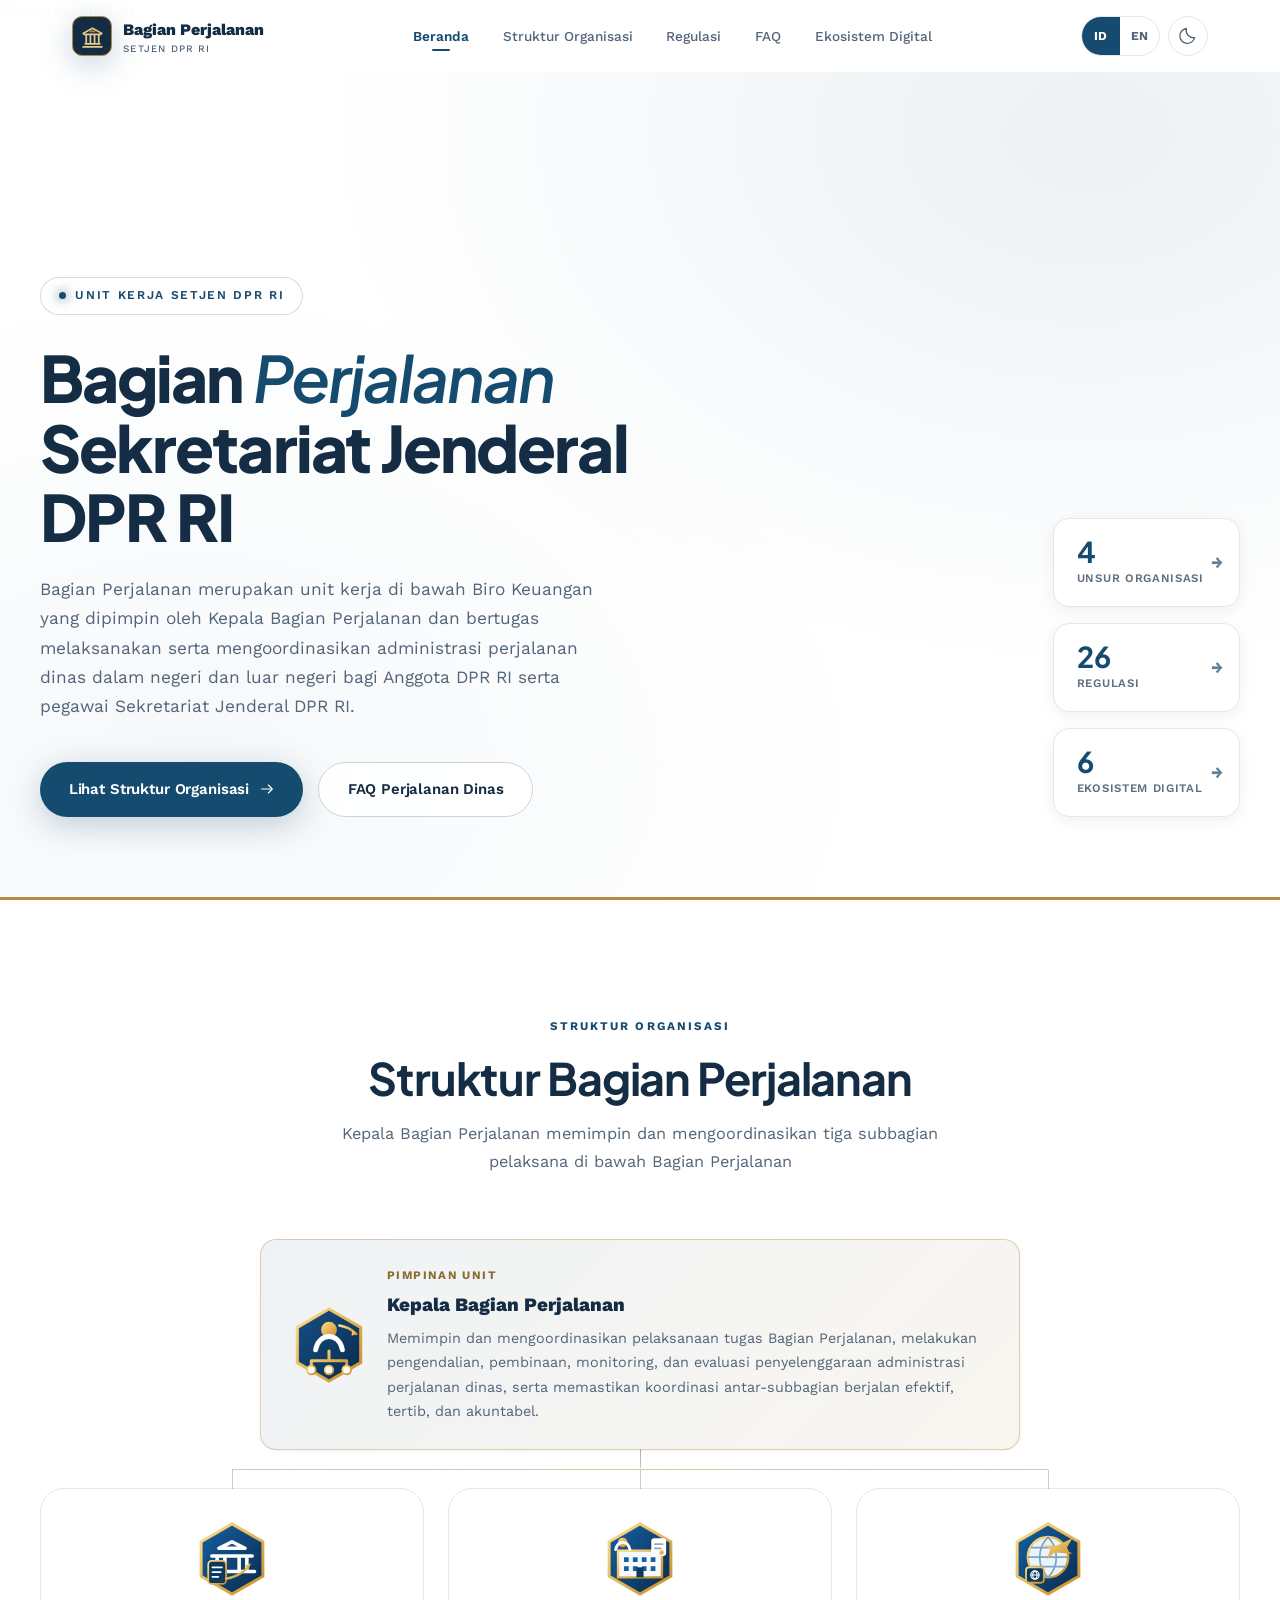
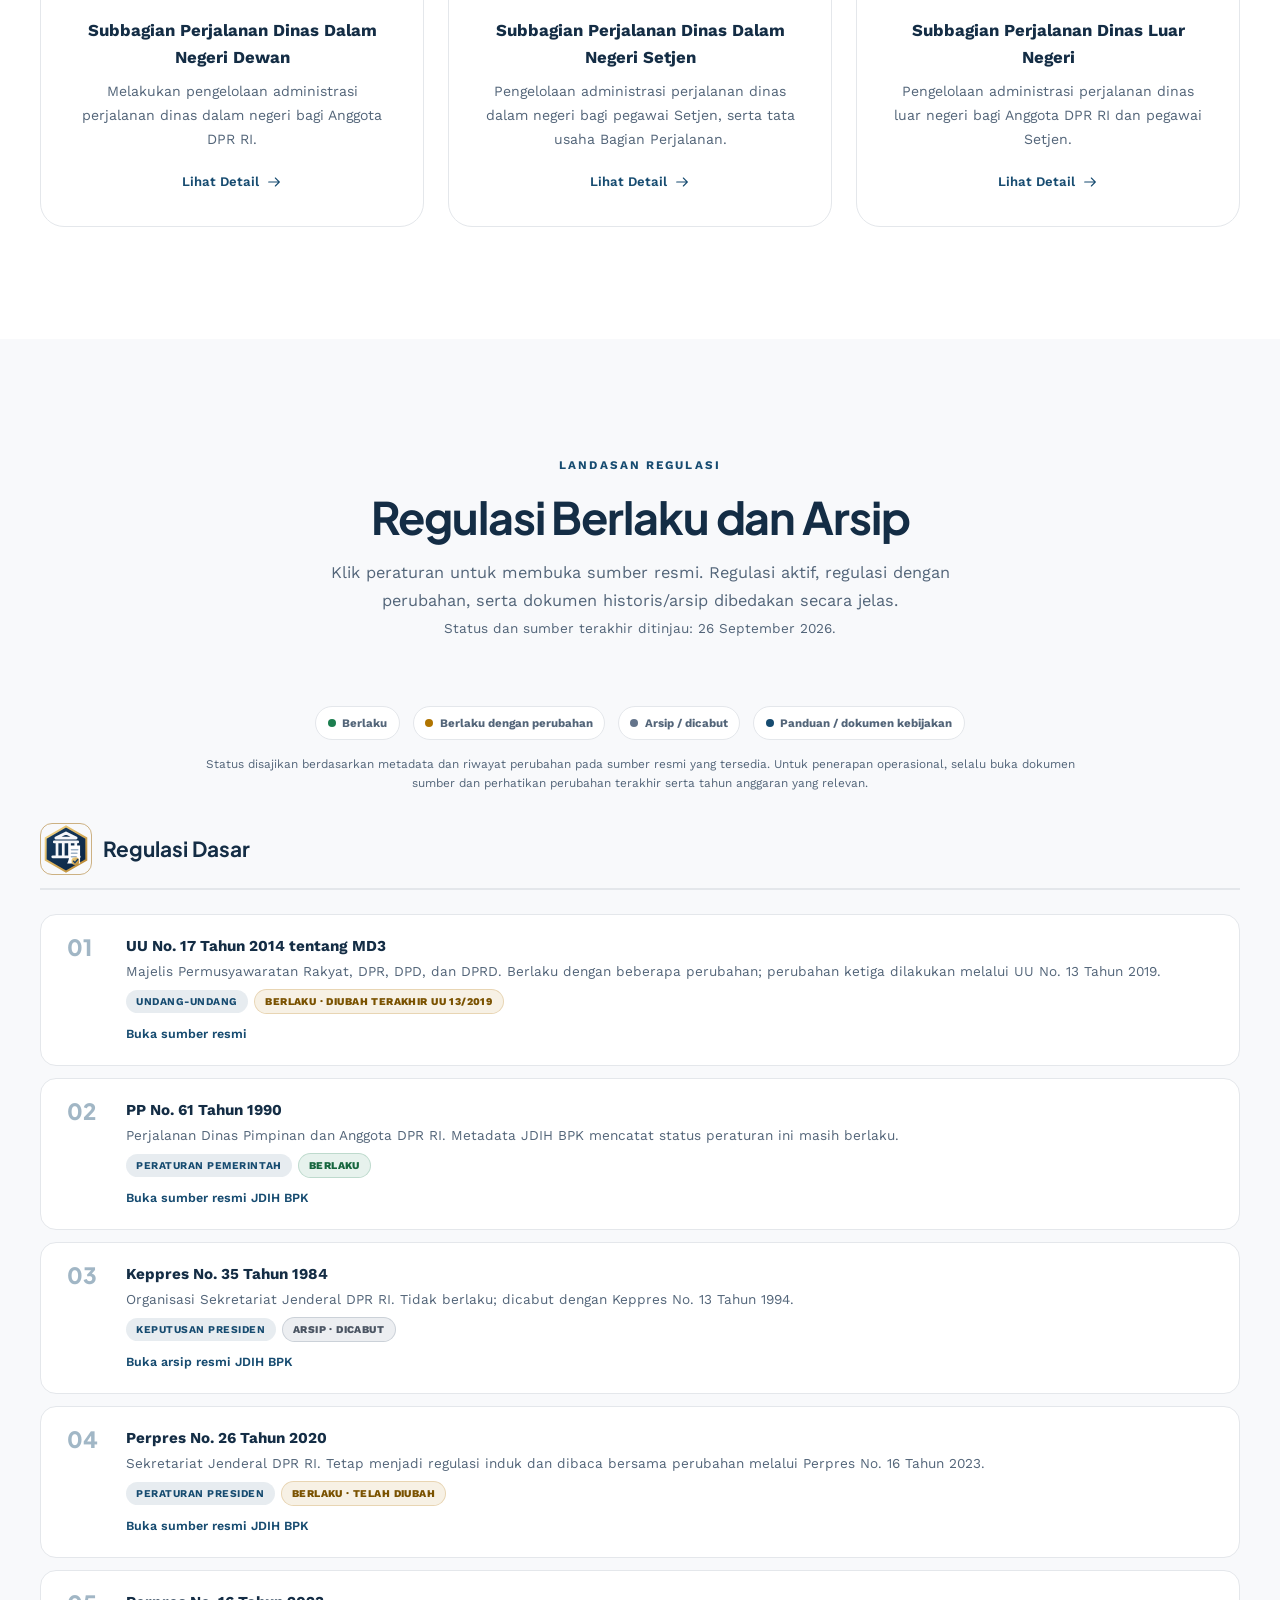
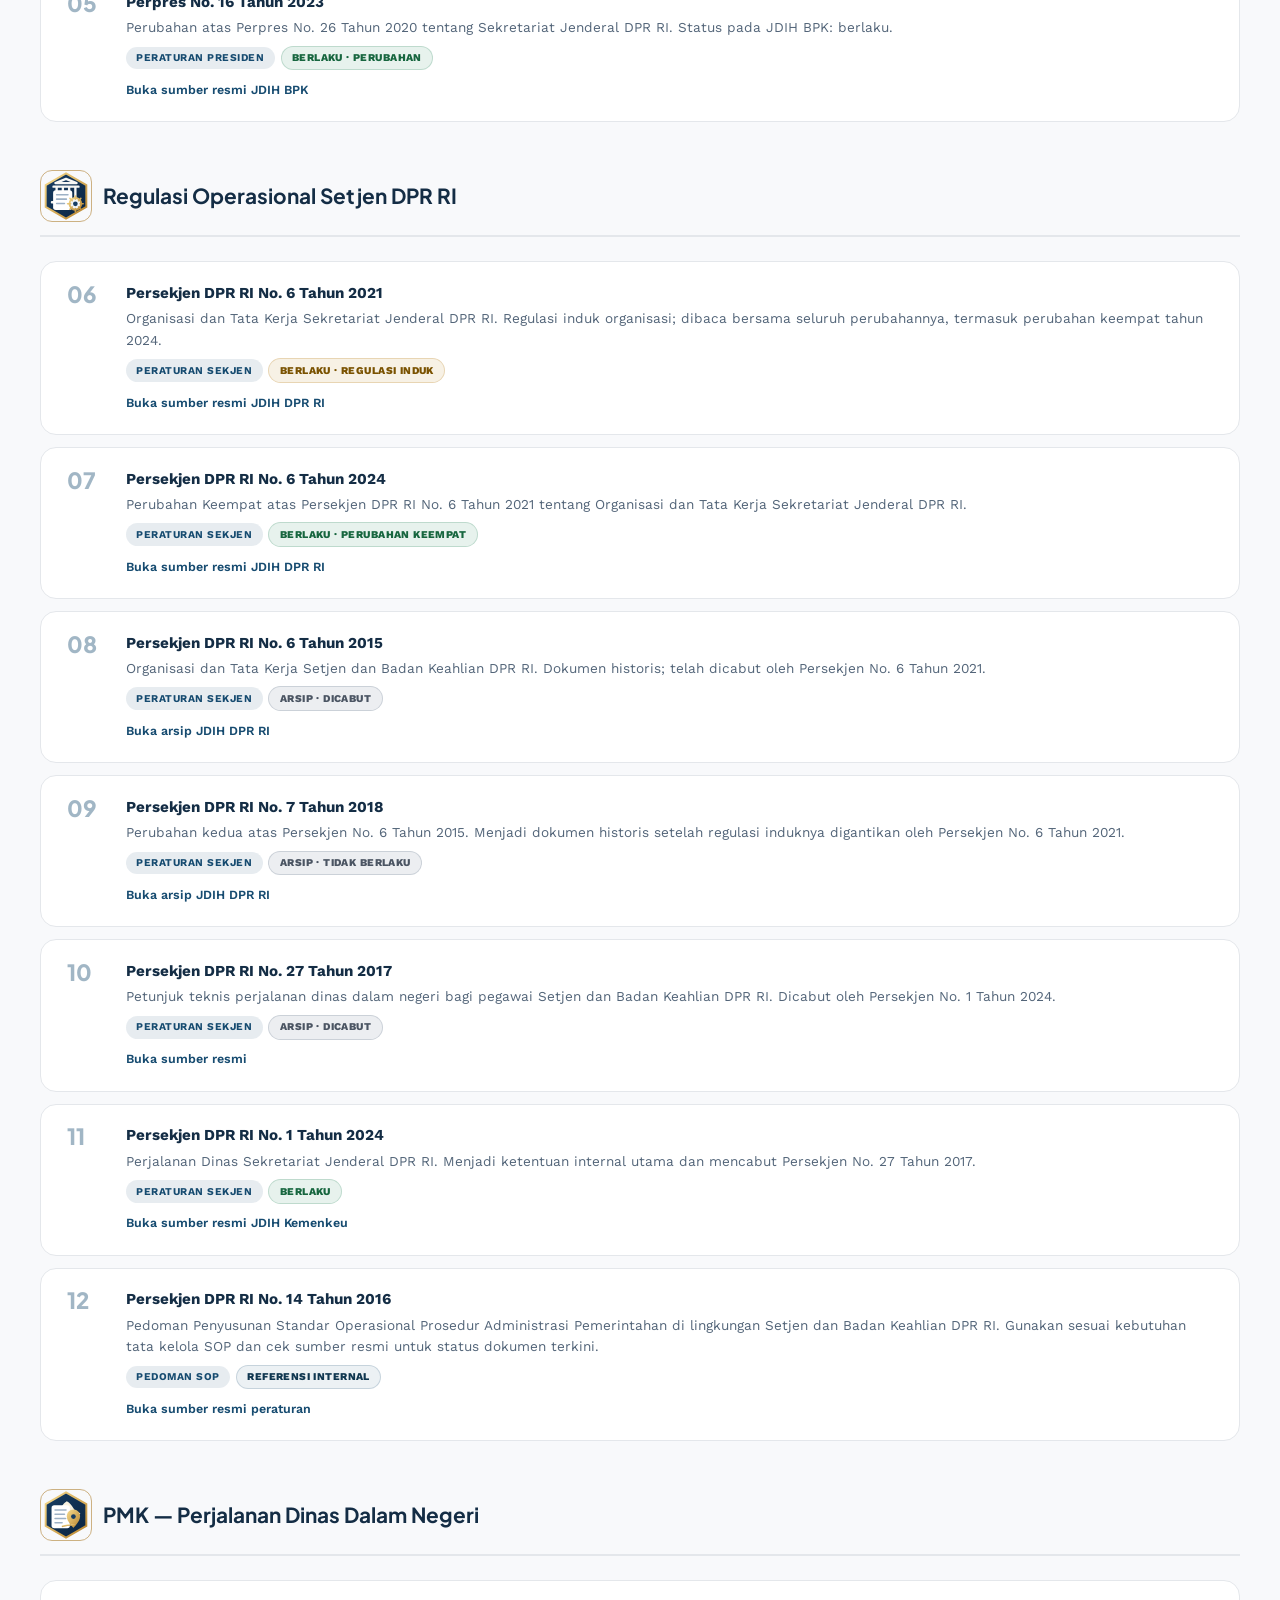
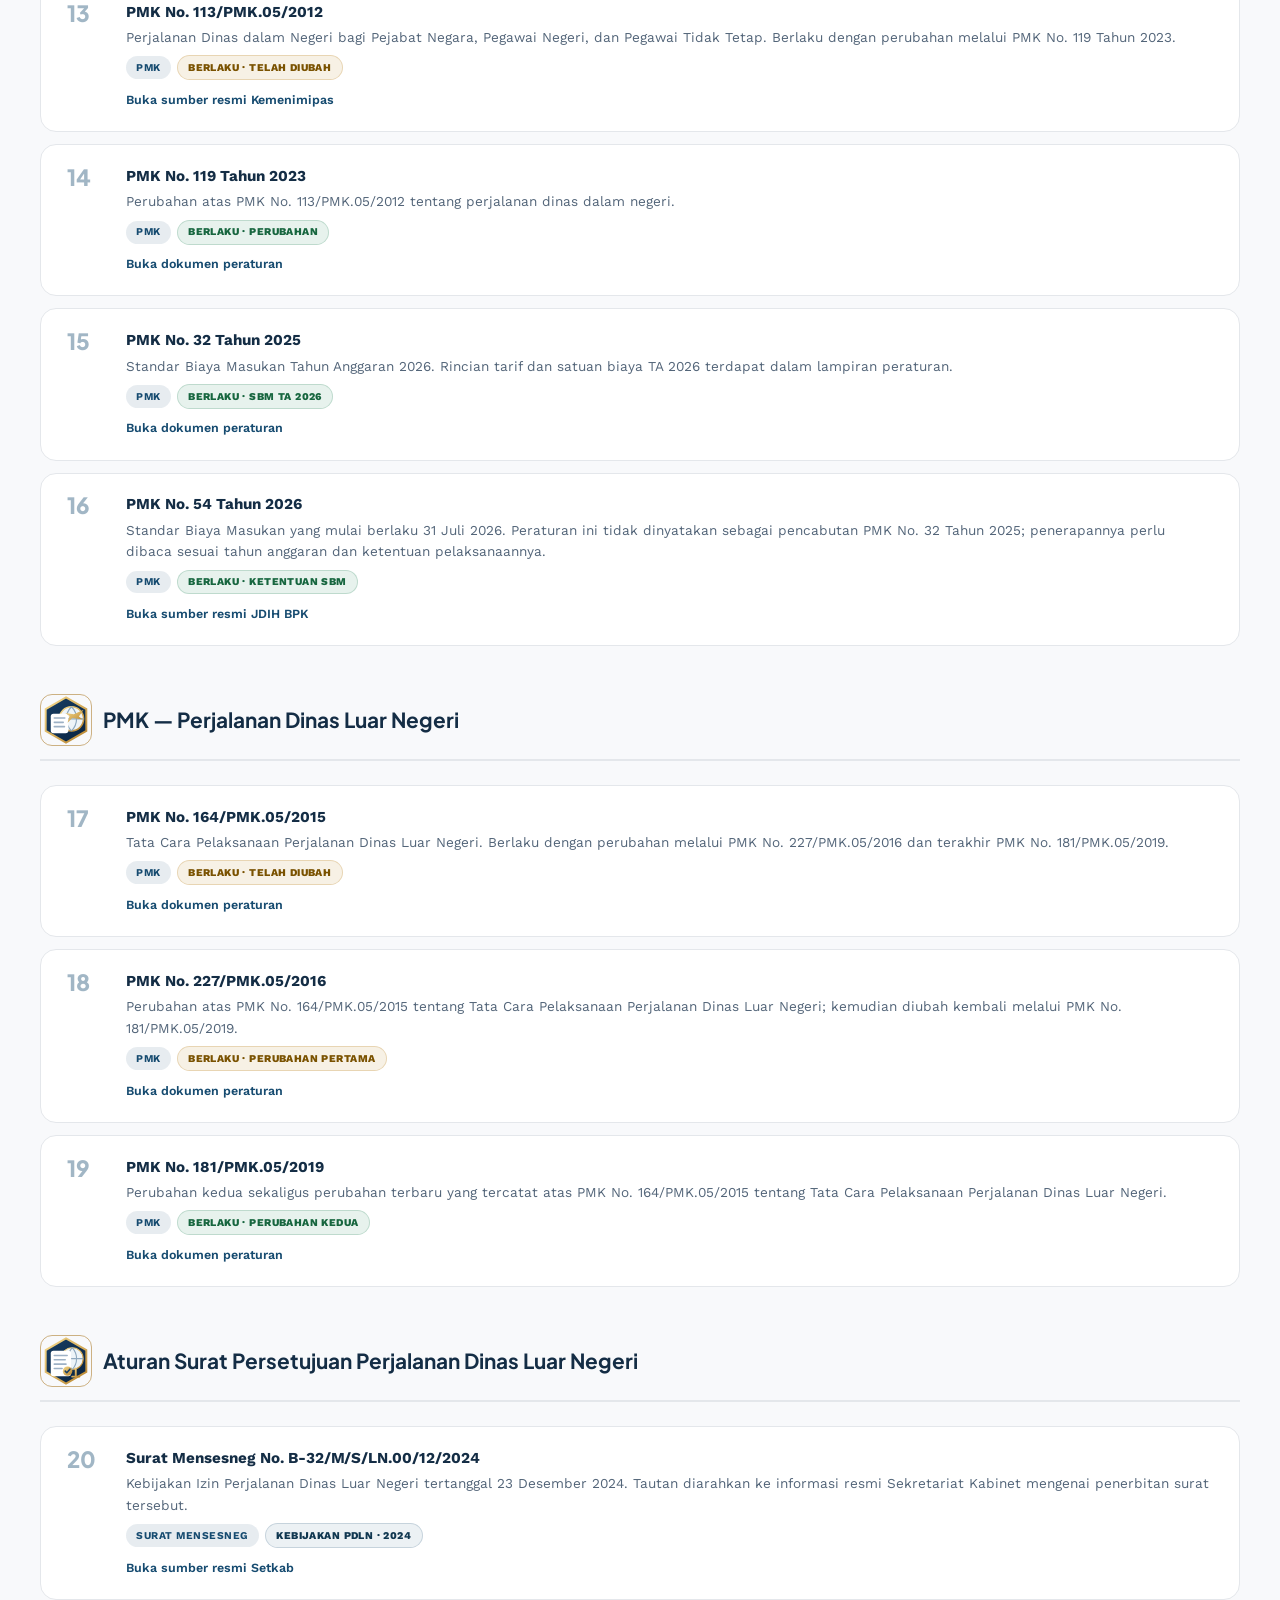
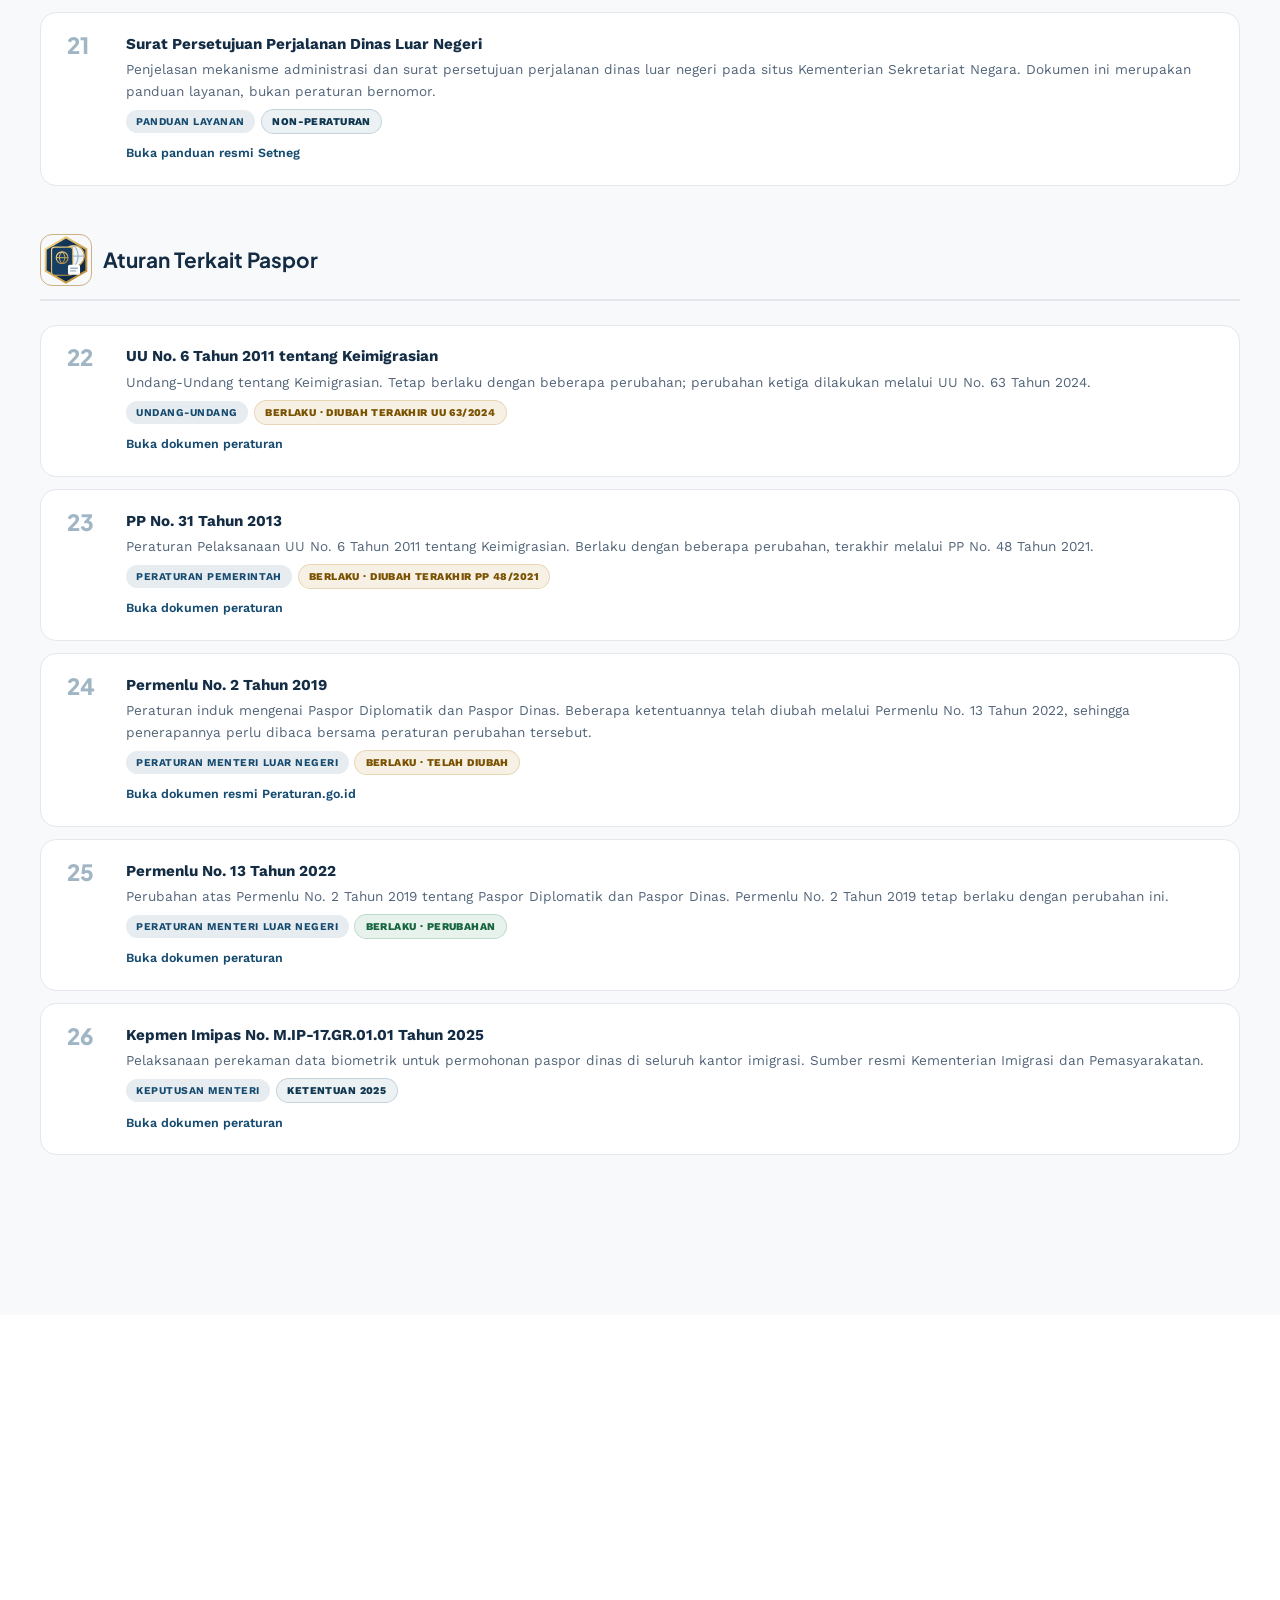
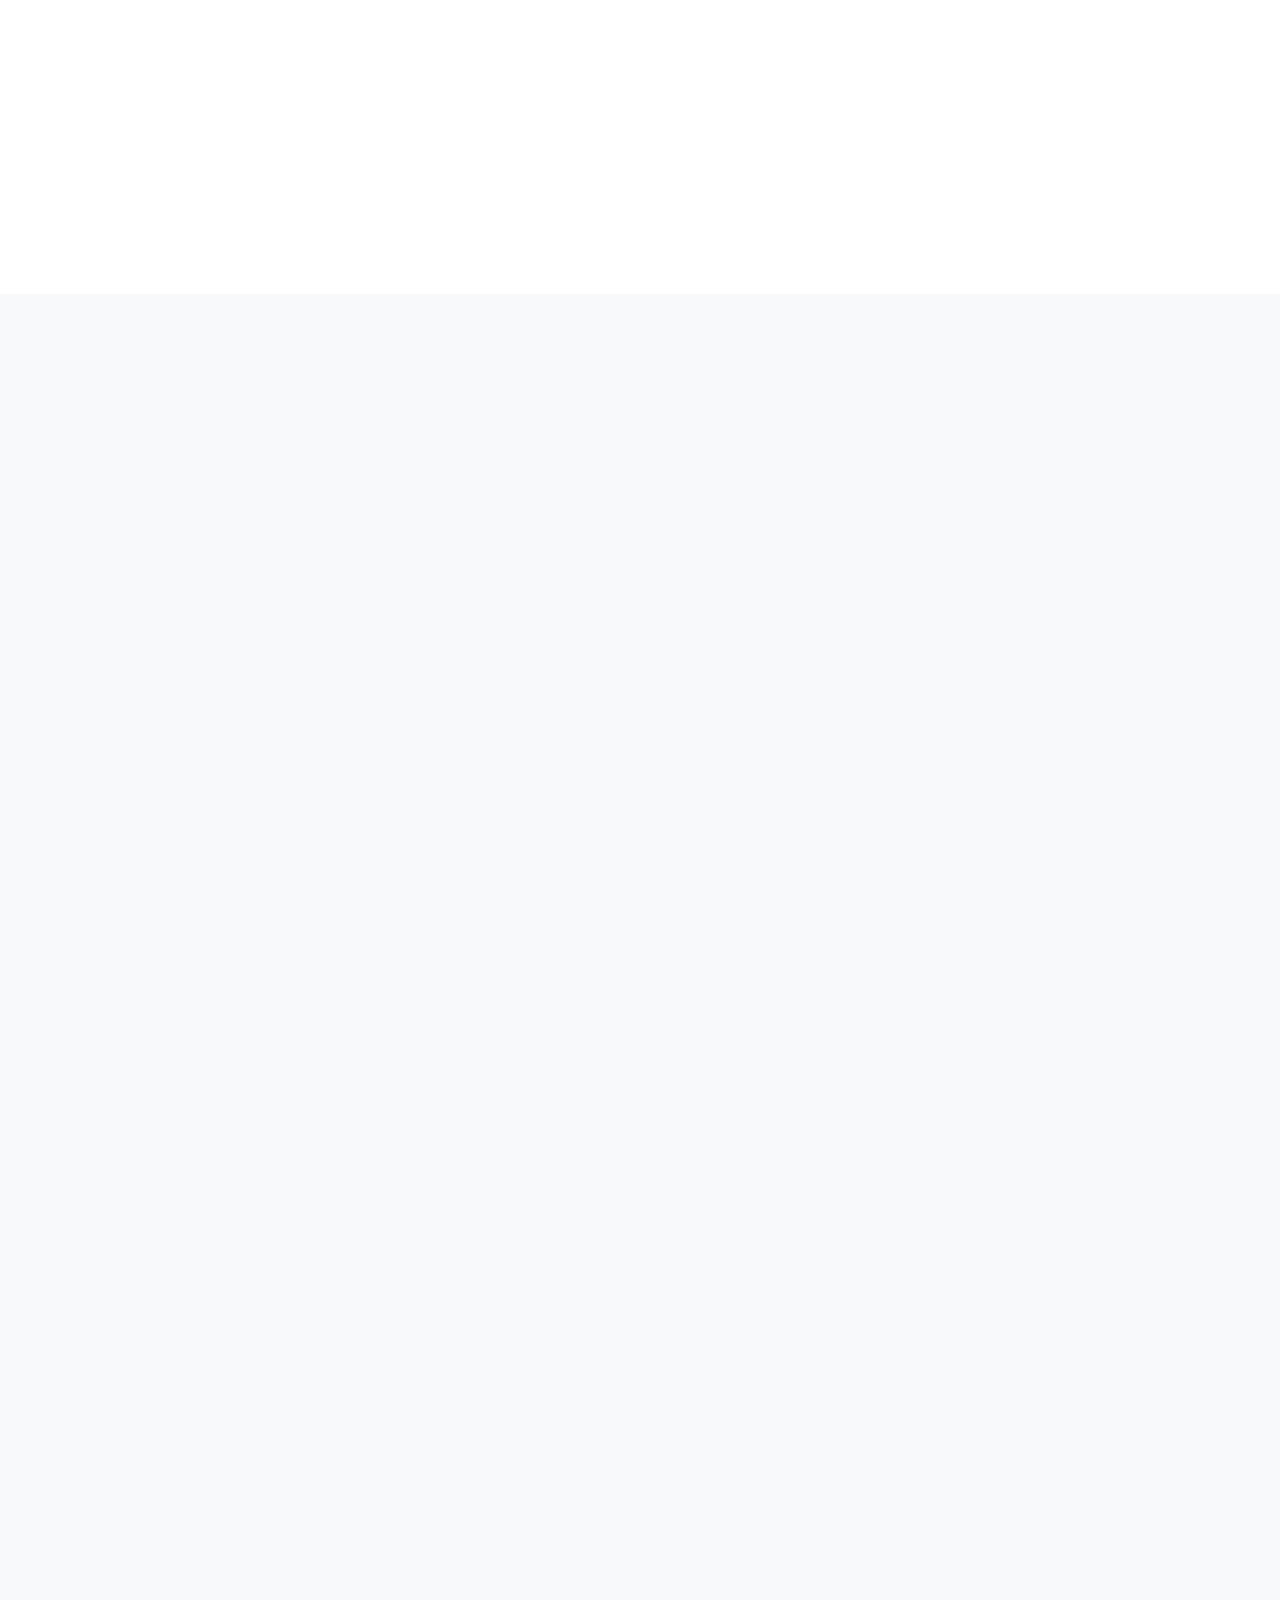
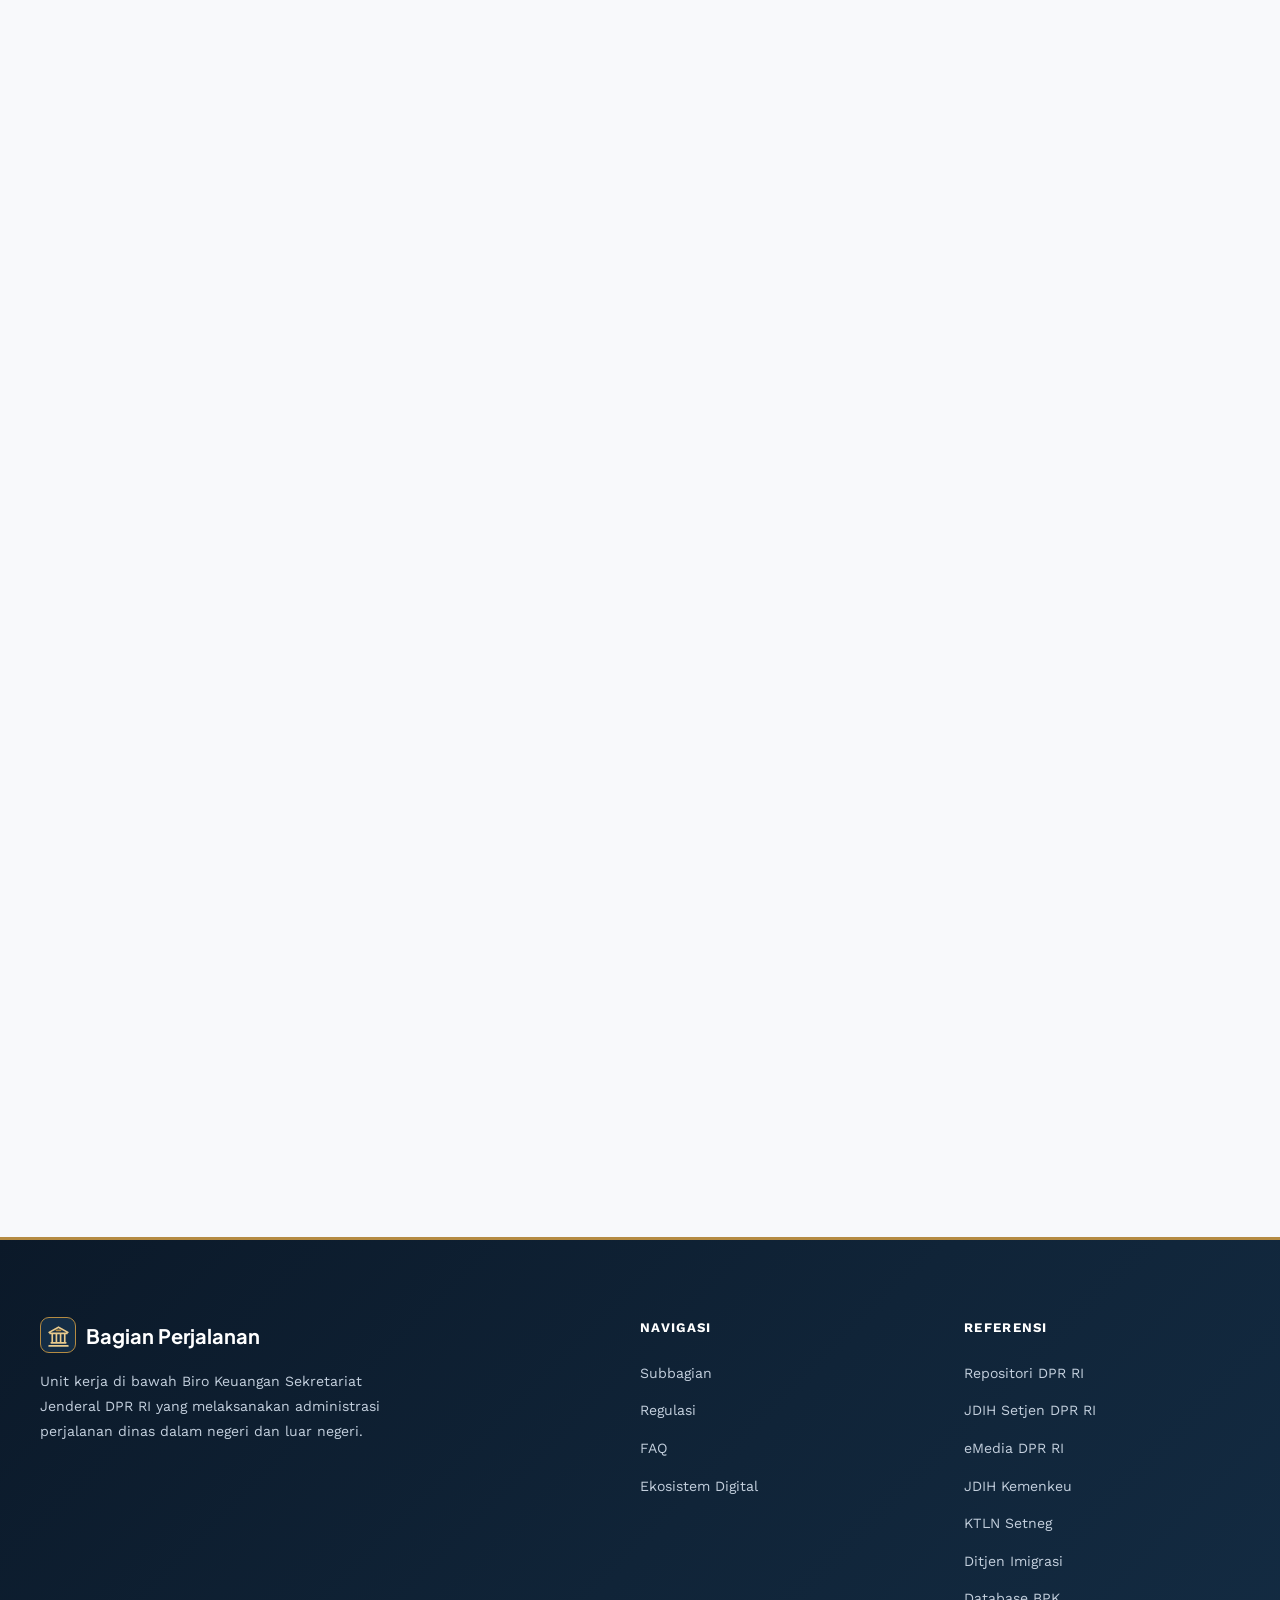
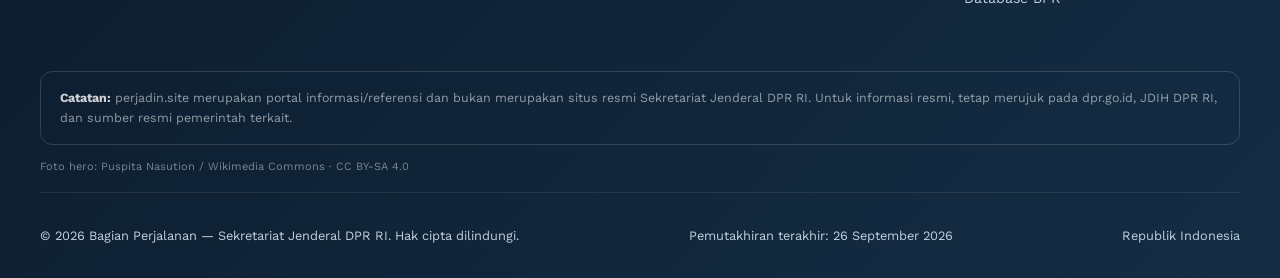
==== index.html @ a318b199 "Bust cache for restored opening assets" ====
<!DOCTYPE html>
<html lang="id">
<head>
<meta charset="UTF-8">
<meta name="viewport" content="width=device-width, initial-scale=1.0">
<meta name="robots" content="index,follow,max-image-preview:large">
<meta name="referrer" content="strict-origin-when-cross-origin">
<link rel="canonical" href="https://perjadin.site/">
<link rel="alternate" hreflang="id" href="https://perjadin.site/">
<link rel="alternate" hreflang="en" href="https://perjadin.site/en.html">
<link rel="alternate" hreflang="x-default" href="https://perjadin.site/">
<link rel="icon" type="image/svg+xml" href="/assets/logo-aplikasi-perjalanan-dinas.svg?v=20260926-1">
<link rel="apple-touch-icon" sizes="180x180" href="/assets/apple-touch-icon.png?v=20260926-1">
<link rel="manifest" href="/site.webmanifest">
<meta name="theme-color" content="#164B70">
<meta property="og:type" content="website">
<meta property="og:site_name" content="perjadin.site">
<meta property="og:locale" content="id_ID">
<meta property="og:locale:alternate" content="en_US">
<meta property="og:url" content="https://perjadin.site/">
<meta property="og:title" content="Bagian Perjalanan — Setjen DPR RI">
<meta property="og:updated_time" content="2026-09-26T10:37:00+07:00">
<meta property="og:description" content="Informasi perjalanan dinas, regulasi, FAQ, dan ekosistem digital Bagian Perjalanan Sekretariat Jenderal DPR RI.">
<meta property="og:image" content="https://raw.githubusercontent.com/wongkito80/perjadin-site/main/assets/og-perjadin.png">
<meta property="og:image:url" content="https://raw.githubusercontent.com/wongkito80/perjadin-site/main/assets/og-perjadin.png">
<meta property="og:image:secure_url" content="https://raw.githubusercontent.com/wongkito80/perjadin-site/main/assets/og-perjadin.png">
<meta property="og:image:type" content="image/png">
<meta property="og:image:width" content="1200">
<meta property="og:image:height" content="630">
<meta property="og:image:alt" content="Bagian Perjalanan Biro Keuangan Sekretariat Jenderal DPR RI — Ekosistem Digital Perjalanan Dinas">
<meta name="twitter:card" content="summary_large_image">
<meta name="twitter:title" content="Bagian Perjalanan — Setjen DPR RI">
<meta name="twitter:description" content="Informasi perjalanan dinas, regulasi, FAQ, dan ekosistem digital Bagian Perjalanan Sekretariat Jenderal DPR RI.">
<meta name="twitter:image:alt" content="Bagian Perjalanan Biro Keuangan Sekretariat Jenderal DPR RI — Ekosistem Digital Perjalanan Dinas">
<meta name="twitter:image" content="https://raw.githubusercontent.com/wongkito80/perjadin-site/main/assets/og-perjadin.png">
<title>Bagian Perjalanan — Setjen DPR RI</title>
<meta name="description" content="Website Bagian Perjalanan Biro Keuangan Sekretariat Jenderal DPR RI yang menyediakan informasi perjalanan dinas, referensi regulasi, FAQ, dan layanan terkait.">
<script type="application/ld+json">
{
  "@context": "https://schema.org",
  "@type": "WebSite",
  "name": "Bagian Perjalanan — Setjen DPR RI",
  "url": "https://perjadin.site/",
  "inLanguage": "id-ID",
  "description": "Portal informasi dan referensi perjalanan dinas Bagian Perjalanan, Biro Keuangan, Sekretariat Jenderal DPR RI.",
  "dateModified": "2026-09-26",
  "about": {
    "@type": "GovernmentOrganization",
    "name": "Bagian Perjalanan, Biro Keuangan, Sekretariat Jenderal DPR RI",
    "url": "https://www.dpr.go.id/"
  }
}
</script>
<link rel="preconnect" href="https://upload.wikimedia.org" crossorigin>
<link rel="preconnect" href="https://fonts.googleapis.com">
<link rel="preconnect" href="https://fonts.gstatic.com" crossorigin>
<link href="https://fonts.googleapis.com/css2?family=Work+Sans:ital,wght@0,300;0,400;0,500;0,600;0,700;0,800;0,900;1,400&amp;family=Plus+Jakarta+Sans:ital,wght@0,300;0,400;0,500;0,600;0,700;0,800;1,400&amp;display=swap" rel="stylesheet">
<link rel="stylesheet" href="/assets/site.css?v=20260927-1">
<noscript></noscript>
</head>
<body class="no-scroll">
<a class="skip-link" href="#main-content">Langsung ke konten utama</a>

<div id="loader" role="status" aria-live="polite" aria-label="Memuat portal Bagian Perjalanan Sekretariat Jenderal DPR RI">
  <div class="loader-mark" aria-hidden="true"><svg class="ui-icon" viewbox="0 0 24 24" fill="none" stroke="currentColor" stroke-width="1.6" stroke-linecap="round" stroke-linejoin="round" focusable="false"><path d="M3 9 12 4l9 5M4 10h16M5 19h14M3 22h18M6 10v9m4-9v9m4-9v9m4-9v9"></path><path class="icon-accent" d="M10 7h4"></path></svg></div>
  <div class="loader-identity">
    <div class="loader-title">Bagian <span>Perjalanan</span></div>
    <div class="loader-subtitle">Sekretariat Jenderal DPR RI</div>
  </div>
  <div class="loader-bar-wrap" aria-hidden="true"><div class="loader-bar-fill"></div></div>
  <div class="loader-tagline">PORTAL INFORMASI PERJALANAN DINAS</div>
</div>

<header class="nav" id="navbar">
  <div class="nav-inner">
    <a href="#home" class="nav-brand">
      <div class="nav-brand-emblem"><svg class="ui-icon" viewbox="0 0 24 24" fill="none" stroke="currentColor" stroke-width="1.6" stroke-linecap="round" stroke-linejoin="round" aria-hidden="true" focusable="false"><path d="M3 9 12 4l9 5M4 10h16M5 19h14M3 22h18M6 10v9m4-9v9m4-9v9m4-9v9"></path><path class="icon-accent" d="M10 7h4"></path></svg></div>
      <div class="nav-brand-text">
        <span>Bagian Perjalanan</span>
        <small>Setjen DPR RI</small>
      </div>
    </a>
    <nav class="primary-nav" aria-label="Navigasi utama"><ul class="nav-links" id="navLinks">
      <li><a href="#home" class="nav-link active">Beranda</a></li>
      <li><a href="#struktur" class="nav-link">Struktur Organisasi</a></li>
      <li><a href="#regulasi" class="nav-link">Regulasi</a></li>
      <li><a href="#faq" class="nav-link">FAQ</a></li>
      <li><a href="#digital" class="nav-link">Ekosistem Digital</a></li>
    </ul></nav>
    <div class="nav-actions">
      <div class="lang-switch-static" role="group" aria-label="Pilihan bahasa"><span class="active" aria-current="page">ID</span><button type="button" id="switchToEnglish" aria-label="Switch to English" title="English">EN</button></div>
      <button class="nav-btn" id="themeToggle" aria-label="Aktifkan mode gelap" aria-pressed="false"><svg class="ui-icon" viewbox="0 0 24 24" fill="none" stroke="currentColor" stroke-width="1.6" stroke-linecap="round" stroke-linejoin="round" aria-hidden="true" focusable="false"><path d="M20 14A9 9 0 0 1 10 3a9 9 0 1 0 10 11Z"></path></svg></button>
      <button class="nav-hamburger" id="hamburger" aria-label="Buka atau tutup navigasi" aria-controls="navLinks" aria-expanded="false"><span></span><span></span><span></span></button>
    </div>
  </div>
</header>
<div class="nav-overlay" id="navOverlay"></div>

<main id="main-content">
<section class="hero" id="home">
  <div class="hero-bg">
    <img id="heroBuildingImage" src="https://upload.wikimedia.org/wikipedia/commons/5/58/DPR-MPR_building_complex.jpg" alt="Gedung DPR RI" width="640" height="425" fetchpriority="high" decoding="async">
  </div>
  <div class="hero-inner">
    <div class="hero-content">
      <div class="hero-eyebrow">
        <span class="hero-eyebrow-dot"></span>
        <span>Unit Kerja Setjen DPR RI</span>
      </div>
      <h1>Bagian <em>Perjalanan</em><br>Sekretariat Jenderal DPR RI</h1>
      <p class="hero-desc">Bagian Perjalanan merupakan unit kerja di bawah Biro Keuangan yang dipimpin oleh Kepala Bagian Perjalanan dan bertugas melaksanakan serta mengoordinasikan administrasi perjalanan dinas dalam negeri dan luar negeri bagi Anggota DPR RI serta pegawai Sekretariat Jenderal DPR RI.</p>
      <div class="hero-actions">
        <a href="#struktur" class="btn btn-primary"><span>Lihat Struktur Organisasi</span> <svg class="ui-icon" viewbox="0 0 24 24" fill="none" stroke="currentColor" stroke-width="1.6" stroke-linecap="round" stroke-linejoin="round" aria-hidden="true" focusable="false"><path d="M4 12h16m-6-6 6 6-6 6"></path></svg></a>
        <a href="#faq" class="btn btn-ghost"><span>FAQ Perjalanan Dinas</span></a>
      </div>
    </div>
    <div class="hero-stats">
      <a class="hero-stat quick-nav" href="#struktur" aria-label="Lihat Struktur Organisasi"><div class="hero-stat-value"><span class="counter" data-target="4">0</span></div><div class="hero-stat-label">Unsur Organisasi</div></a>
      <a class="hero-stat quick-nav" href="#regulasi" aria-label="Lihat Regulasi"><div class="hero-stat-value"><span class="counter" data-target="26">0</span></div><div class="hero-stat-label">Regulasi</div></a>
      <a class="hero-stat quick-nav" href="#digital" aria-label="Lihat Ekosistem Digital"><div class="hero-stat-value"><span class="counter" data-target="6">0</span></div><div class="hero-stat-label">Ekosistem Digital</div></a>
    </div>
  </div>
</div>
</section>

<!-- Link audit 2026-09-26: external regulatory and service links reviewed; PMK 54/2026 updated to JDIH BPK; official-source links retained where verified. --><section class="section" id="struktur">
  <div class="section-inner">
    <div class="section-header centered reveal">
      <div class="section-label">Struktur Organisasi</div>
      <h2 class="section-title">Struktur Bagian Perjalanan</h2>
      <p class="section-subtitle">Kepala Bagian Perjalanan memimpin dan mengoordinasikan tiga subbagian pelaksana di bawah Bagian Perjalanan</p>
    </div>
    <div class="struktur-leader reveal" role="button" tabindex="0" aria-haspopup="dialog" aria-controls="modal-kepala">
      <div class="struktur-leader-icon struktur-logo"><img src="/assets/struktur-kepala-bagian.svg?v=20260926-2" alt="Kepala Bagian Perjalanan" class="struktur-logo-img" width="96" height="96" decoding="async" loading="lazy"></div>
      <div>
        <span class="struktur-leader-eyebrow">Pimpinan Unit</span>
        <h3>Kepala Bagian Perjalanan</h3>
        <p>Memimpin dan mengoordinasikan pelaksanaan tugas Bagian Perjalanan, melakukan pengendalian, pembinaan, monitoring, dan evaluasi penyelenggaraan administrasi perjalanan dinas, serta memastikan koordinasi antar-subbagian berjalan efektif, tertib, dan akuntabel.</p>
      </div>
    </div>
    <div class="struktur-grid">
      <div class="struktur-card reveal" role="button" tabindex="0" aria-haspopup="dialog" aria-controls="modal-dewan">
        <div class="struktur-icon struktur-logo"><img src="/assets/struktur-dn-dewan.svg?v=20260926-2" alt="Subbagian Perjalanan Dinas Dalam Negeri Dewan" class="struktur-logo-img" width="96" height="96" loading="lazy" decoding="async"></div>
        <h3>Subbagian Perjalanan Dinas Dalam Negeri Dewan</h3>
        <p>Melakukan pengelolaan administrasi perjalanan dinas dalam negeri bagi Anggota DPR RI.</p>
        <span class="struktur-link">Lihat Detail <svg class="ui-icon" viewbox="0 0 24 24" fill="none" stroke="currentColor" stroke-width="1.6" stroke-linecap="round" stroke-linejoin="round" aria-hidden="true" focusable="false"><path d="M4 12h16m-6-6 6 6-6 6"></path></svg></span>
      </div>
      <div class="struktur-card reveal reveal-delay-1" role="button" tabindex="0" aria-haspopup="dialog" aria-controls="modal-setjen">
        <div class="struktur-icon struktur-logo"><img src="/assets/struktur-dn-setjen.svg?v=20260926-2" alt="Subbagian Perjalanan Dinas Dalam Negeri Setjen" class="struktur-logo-img" width="96" height="96" loading="lazy" decoding="async"></div>
        <h3>Subbagian Perjalanan Dinas Dalam Negeri Setjen</h3>
        <p>Pengelolaan administrasi perjalanan dinas dalam negeri bagi pegawai Setjen, serta tata usaha Bagian Perjalanan.</p>
        <span class="struktur-link">Lihat Detail <svg class="ui-icon" viewbox="0 0 24 24" fill="none" stroke="currentColor" stroke-width="1.6" stroke-linecap="round" stroke-linejoin="round" aria-hidden="true" focusable="false"><path d="M4 12h16m-6-6 6 6-6 6"></path></svg></span>
      </div>
      <div class="struktur-card reveal reveal-delay-2" role="button" tabindex="0" aria-haspopup="dialog" aria-controls="modal-luar">
        <div class="struktur-icon struktur-logo"><img src="/assets/struktur-luar-negeri.svg?v=20260926-2" alt="Subbagian Perjalanan Dinas Luar Negeri" class="struktur-logo-img" width="96" height="96" loading="lazy" decoding="async"></div>
        <h3>Subbagian Perjalanan Dinas Luar Negeri</h3>
        <p>Pengelolaan administrasi perjalanan dinas luar negeri bagi Anggota DPR RI dan pegawai Setjen.</p>
        <span class="struktur-link">Lihat Detail <svg class="ui-icon" viewbox="0 0 24 24" fill="none" stroke="currentColor" stroke-width="1.6" stroke-linecap="round" stroke-linejoin="round" aria-hidden="true" focusable="false"><path d="M4 12h16m-6-6 6 6-6 6"></path></svg></span>
      </div>
    </div>
  </div>
</section>

<section class="section section-alt" id="regulasi">
  <div class="section-inner">
    <div class="section-header centered reveal">
      <div class="section-label">Landasan Regulasi</div>
      <h2 class="section-title">Regulasi Berlaku dan Arsip</h2>
      <p class="section-subtitle">Klik peraturan untuk membuka sumber resmi. Regulasi aktif, regulasi dengan perubahan, serta dokumen historis/arsip dibedakan secara jelas.<br><small>Status dan sumber terakhir ditinjau: 26 September 2026.</small></p>
    </div>

        <div class="regulasi-status-legend" aria-label="Legenda status regulasi">
      <span class="legend-active"><i></i>Berlaku</span>
      <span class="legend-amended"><i></i>Berlaku dengan perubahan</span>
      <span class="legend-archive"><i></i>Arsip / dicabut</span>
      <span class="legend-info"><i></i>Panduan / dokumen kebijakan</span>
    </div>
    <p class="regulasi-audit-note">Status disajikan berdasarkan metadata dan riwayat perubahan pada sumber resmi yang tersedia. Untuk penerapan operasional, selalu buka dokumen sumber dan perhatikan perubahan terakhir serta tahun anggaran yang relevan.</p>

    <div class="regulasi-category reveal">
      <div class="regulasi-category-title"><div class="cat-icon dasar"><img src="/assets/regulasi-dasar.svg?v=20260926-1" alt="Regulasi Dasar" width="128" height="128" loading="lazy" decoding="async"></div><span>Regulasi Dasar</span></div>
      <div class="regulasi-list">
        <a class="regulasi-item" href="https://jdih.kemenkeu.go.id/dok/uu-17-tahun-2014" target="_blank" rel="noopener noreferrer" aria-label="Buka UU No. 17 Tahun 2014 tentang MD3 (tab baru)"><div class="regulasi-num">01</div><div class="regulasi-content"><h4>UU No. 17 Tahun 2014 tentang MD3</h4><p>Majelis Permusyawaratan Rakyat, DPR, DPD, dan DPRD. Berlaku dengan beberapa perubahan; perubahan ketiga dilakukan melalui UU No. 13 Tahun 2019.</p><span class="regulasi-tag tag-utama">Undang-Undang</span><span class="regulasi-status status-amended">Berlaku · Diubah terakhir UU 13/2019</span><span class="regulasi-source">Buka sumber resmi</span></div></a>
        <a class="regulasi-item" href="https://peraturan.bpk.go.id/Details/63584/pp-no-61-tahun-1990" target="_blank" rel="noopener noreferrer" aria-label="Buka PP No. 61 Tahun 1990 (tab baru)"><div class="regulasi-num">02</div><div class="regulasi-content"><h4>PP No. 61 Tahun 1990</h4><p>Perjalanan Dinas Pimpinan dan Anggota DPR RI. Metadata JDIH BPK mencatat status peraturan ini masih berlaku.</p><span class="regulasi-tag tag-utama">Peraturan Pemerintah</span><span class="regulasi-status status-active">Berlaku</span><span class="regulasi-source">Buka sumber resmi JDIH BPK</span></div></a>
        <a class="regulasi-item" href="https://peraturan.bpk.go.id/Details/65299/keppres-no-35-tahun-1984" target="_blank" rel="noopener noreferrer" aria-label="Buka Keppres No. 35 Tahun 1984 (tab baru)"><div class="regulasi-num">03</div><div class="regulasi-content"><h4>Keppres No. 35 Tahun 1984</h4><p>Organisasi Sekretariat Jenderal DPR RI. Tidak berlaku; dicabut dengan Keppres No. 13 Tahun 1994.</p><span class="regulasi-tag tag-utama">Keputusan Presiden</span><span class="regulasi-status status-archive">Arsip · Dicabut</span><span class="regulasi-source">Buka arsip resmi JDIH BPK</span></div></a>
        <a class="regulasi-item" href="https://peraturan.bpk.go.id/Details/132019/perpres-no-26-tahun-2020" target="_blank" rel="noopener noreferrer" aria-label="Buka Perpres No. 26 Tahun 2020 (tab baru)"><div class="regulasi-num">04</div><div class="regulasi-content"><h4>Perpres No. 26 Tahun 2020</h4><p>Sekretariat Jenderal DPR RI. Tetap menjadi regulasi induk dan dibaca bersama perubahan melalui Perpres No. 16 Tahun 2023.</p><span class="regulasi-tag tag-utama">Peraturan Presiden</span><span class="regulasi-status status-amended">Berlaku · Telah Diubah</span><span class="regulasi-source">Buka sumber resmi JDIH BPK</span></div></a>
        <a class="regulasi-item" href="https://peraturan.bpk.go.id/Details/243688/perpres-no-16-tahun-2023" target="_blank" rel="noopener noreferrer" aria-label="Buka Perpres No. 16 Tahun 2023 (tab baru)"><div class="regulasi-num">05</div><div class="regulasi-content"><h4>Perpres No. 16 Tahun 2023</h4><p>Perubahan atas Perpres No. 26 Tahun 2020 tentang Sekretariat Jenderal DPR RI. Status pada JDIH BPK: berlaku.</p><span class="regulasi-tag tag-utama">Peraturan Presiden</span><span class="regulasi-status status-active">Berlaku · Perubahan</span><span class="regulasi-source">Buka sumber resmi JDIH BPK</span></div></a>
      </div>
    </div>

    <div class="regulasi-category reveal">
      <div class="regulasi-category-title"><div class="cat-icon operasional"><img src="/assets/regulasi-operasional.svg?v=20260926-1" alt="Regulasi Operasional Setjen DPR RI" width="128" height="128" loading="lazy" decoding="async"></div><span>Regulasi Operasional Setjen DPR RI</span></div>
      <div class="regulasi-list">
        <a class="regulasi-item" href="https://jdih.dpr.go.id/setjen/detail-dokumen/tipe/peraturan_sekjen/organisasi-dan-tata-kerja-sekretariat-jenderal-dewan-perwakilan-rakyat-republik-indonesia" target="_blank" rel="noopener noreferrer" aria-label="Buka Persekjen DPR RI No. 6 Tahun 2021 (tab baru)"><div class="regulasi-num">06</div><div class="regulasi-content"><h4>Persekjen DPR RI No. 6 Tahun 2021</h4><p>Organisasi dan Tata Kerja Sekretariat Jenderal DPR RI. Regulasi induk organisasi; dibaca bersama seluruh perubahannya, termasuk perubahan keempat tahun 2024.</p><span class="regulasi-tag tag-utama">Peraturan Sekjen</span><span class="regulasi-status status-amended">Berlaku · Regulasi Induk</span><span class="regulasi-source">Buka sumber resmi JDIH DPR RI</span></div></a>
<a class="regulasi-item" href="https://jdih.dpr.go.id/setjen/detail-dokumen/tipe/peraturan_sekjen/[base64]" target="_blank" rel="noopener noreferrer" aria-label="Buka Persekjen DPR RI No. 6 Tahun 2024 (tab baru)"><div class="regulasi-num">07</div><div class="regulasi-content"><h4>Persekjen DPR RI No. 6 Tahun 2024</h4><p>Perubahan Keempat atas Persekjen DPR RI No. 6 Tahun 2021 tentang Organisasi dan Tata Kerja Sekretariat Jenderal DPR RI.</p><span class="regulasi-tag tag-utama">Peraturan Sekjen</span><span class="regulasi-status status-active">Berlaku · Perubahan Keempat</span><span class="regulasi-source">Buka sumber resmi JDIH DPR RI</span></div></a>
<a class="regulasi-item" href="https://jdih.dpr.go.id/setjen/detail-dokumen/tipe/peraturan_sekjen/organisasi-dan-tata-kerja-sekretariat-jenderal-dan-badan-keahlian-dewan-perwakilan-rakyat-republik-indonesia" target="_blank" rel="noopener noreferrer" aria-label="Buka Persekjen DPR RI No. 6 Tahun 2015 (tab baru)"><div class="regulasi-num">08</div><div class="regulasi-content"><h4>Persekjen DPR RI No. 6 Tahun 2015</h4><p>Organisasi dan Tata Kerja Setjen dan Badan Keahlian DPR RI. Dokumen historis; telah dicabut oleh Persekjen No. 6 Tahun 2021.</p><span class="regulasi-tag tag-utama">Peraturan Sekjen</span><span class="regulasi-status status-archive">Arsip · Dicabut</span><span class="regulasi-source">Buka arsip JDIH DPR RI</span></div></a>
        <a class="regulasi-item" href="https://jdih.dpr.go.id/setjen/detail-dokumen/tipe/peraturan_sekjen/perubahan-kedua-atas-peraturan-sekretaris-jenderal-dpr-ri-nomor-6-tahun-2015-tentang-organisasi-dan-tata-kerja-sekretariat-jenderal-dan-badan-keahlian-dpr-ri" target="_blank" rel="noopener noreferrer" aria-label="Buka Persekjen DPR RI No. 7 Tahun 2018 (tab baru)"><div class="regulasi-num">09</div><div class="regulasi-content"><h4>Persekjen DPR RI No. 7 Tahun 2018</h4><p>Perubahan kedua atas Persekjen No. 6 Tahun 2015. Menjadi dokumen historis setelah regulasi induknya digantikan oleh Persekjen No. 6 Tahun 2021.</p><span class="regulasi-tag tag-utama">Peraturan Sekjen</span><span class="regulasi-status status-archive">Arsip · Tidak Berlaku</span><span class="regulasi-source">Buka arsip JDIH DPR RI</span></div></a>
        <a class="regulasi-item" href="https://jdih.dpr.go.id/setjen/detail-dokumen/tipe/peraturan_sekjen/petunjuk-teknis-pelaksanaan-dan-pertanggungjawaban-perjalanan-dinas-dalam-negeri-bagi-pegawai-di-lingkungan-sekretariat-jenderal-dan-badan-keahlian-dewan-perwakilan-rakyat-republik-indonesia" target="_blank" rel="noopener noreferrer" aria-label="Buka Persekjen DPR RI No. 27 Tahun 2017 (tab baru)"><div class="regulasi-num">10</div><div class="regulasi-content"><h4>Persekjen DPR RI No. 27 Tahun 2017</h4><p>Petunjuk teknis perjalanan dinas dalam negeri bagi pegawai Setjen dan Badan Keahlian DPR RI. Dicabut oleh Persekjen No. 1 Tahun 2024.</p><span class="regulasi-tag tag-utama">Peraturan Sekjen</span><span class="regulasi-status status-archive">Arsip · Dicabut</span><span class="regulasi-source">Buka sumber resmi</span></div></a>
        <a class="regulasi-item" href="https://jdih.dpr.go.id/setjen/detail-dokumen/tipe/peraturan_sekjen/perjalanan-dinas-sekretariat-jenderal-dewan-perwakilan-rakyat-republik-indonesia" target="_blank" rel="noopener noreferrer" aria-label="Buka Persekjen DPR RI No. 1 Tahun 2024 (tab baru)"><div class="regulasi-num">11</div><div class="regulasi-content"><h4>Persekjen DPR RI No. 1 Tahun 2024</h4><p>Perjalanan Dinas Sekretariat Jenderal DPR RI. Menjadi ketentuan internal utama dan mencabut Persekjen No. 27 Tahun 2017.</p><span class="regulasi-tag tag-utama">Peraturan Sekjen</span><span class="regulasi-status status-active">Berlaku</span><span class="regulasi-source">Buka sumber resmi JDIH Kemenkeu</span></div></a>
        <a class="regulasi-item" href="https://jdih.dpr.go.id/setjen/detail-dokumen/tipe/peraturan_sekjen/pedoman-penyusunan-standar-operasional-prosedur-administrasi-pemerintahan-di-lingkungan-sekretariat-jenderal-dan-badan-keahlian-dewan-perwakilan-rakyat-republik-indonesia" target="_blank" rel="noopener noreferrer" aria-label="Buka Persekjen DPR RI No. 14 Tahun 2016 (tab baru)"><div class="regulasi-num">12</div><div class="regulasi-content"><h4>Persekjen DPR RI No. 14 Tahun 2016</h4><p>Pedoman Penyusunan Standar Operasional Prosedur Administrasi Pemerintahan di lingkungan Setjen dan Badan Keahlian DPR RI. Gunakan sesuai kebutuhan tata kelola SOP dan cek sumber resmi untuk status dokumen terkini.</p><span class="regulasi-tag tag-utama">Pedoman SOP</span><span class="regulasi-status status-info">Referensi Internal</span><span class="regulasi-source">Buka sumber resmi peraturan</span></div></a>
      </div>
    </div>

    <div class="regulasi-category reveal">
      <div class="regulasi-category-title"><div class="cat-icon keuangan"><img src="/assets/regulasi-pmk-dn.svg?v=20260926-1" alt="PMK Perjalanan Dinas Dalam Negeri" width="128" height="128" loading="lazy" decoding="async"></div><span>PMK — Perjalanan Dinas Dalam Negeri</span></div>
      <div class="regulasi-list">
        <a class="regulasi-item" href="https://jdih.kemenkeu.go.id/dok/113-pmk-05-2012" target="_blank" rel="noopener noreferrer" aria-label="Buka PMK No. 113/PMK.05/2012 (tab baru)"><div class="regulasi-num">13</div><div class="regulasi-content"><h4>PMK No. 113/PMK.05/2012</h4><p>Perjalanan Dinas dalam Negeri bagi Pejabat Negara, Pegawai Negeri, dan Pegawai Tidak Tetap. Berlaku dengan perubahan melalui PMK No. 119 Tahun 2023.</p><span class="regulasi-tag tag-utama">PMK</span><span class="regulasi-status status-amended">Berlaku · Telah Diubah</span><span class="regulasi-source">Buka sumber resmi Kemenimipas</span></div></a>
        <a class="regulasi-item" href="https://jdih.kemenkeu.go.id/dok/pmk-119-tahun-2023" target="_blank" rel="noopener noreferrer" aria-label="Buka PMK No. 119 Tahun 2023 (tab baru)"><div class="regulasi-num">14</div><div class="regulasi-content"><h4>PMK No. 119 Tahun 2023</h4><p>Perubahan atas PMK No. 113/PMK.05/2012 tentang perjalanan dinas dalam negeri.</p><span class="regulasi-tag tag-utama">PMK</span><span class="regulasi-status status-active">Berlaku · Perubahan</span><span class="regulasi-source">Buka dokumen peraturan</span></div></a>
        <a class="regulasi-item" href="https://jdih.kemenkeu.go.id/dok/pmk-32-tahun-2025" target="_blank" rel="noopener noreferrer" aria-label="Buka PMK No. 32 Tahun 2025 (tab baru)"><div class="regulasi-num">15</div><div class="regulasi-content"><h4>PMK No. 32 Tahun 2025</h4><p>Standar Biaya Masukan Tahun Anggaran 2026. Rincian tarif dan satuan biaya TA 2026 terdapat dalam lampiran peraturan.</p><span class="regulasi-tag tag-utama">PMK</span><span class="regulasi-status status-active">Berlaku · SBM TA 2026</span><span class="regulasi-source">Buka dokumen peraturan</span></div></a>
<a class="regulasi-item" href="https://peraturan.bpk.go.id/Details/353532/pmk-no-54-tahun-2026" target="_blank" rel="noopener noreferrer" aria-label="Buka PMK No. 54 Tahun 2026 (tab baru)"><div class="regulasi-num">16</div><div class="regulasi-content"><h4>PMK No. 54 Tahun 2026</h4><p>Standar Biaya Masukan yang mulai berlaku 31 Juli 2026. Peraturan ini tidak dinyatakan sebagai pencabutan PMK No. 32 Tahun 2025; penerapannya perlu dibaca sesuai tahun anggaran dan ketentuan pelaksanaannya.</p><span class="regulasi-tag tag-utama">PMK</span><span class="regulasi-status status-active">Berlaku · Ketentuan SBM</span><span class="regulasi-source">Buka sumber resmi JDIH BPK</span></div></a>
      </div>
    </div>

    <div class="regulasi-category reveal">
      <div class="regulasi-category-title"><div class="cat-icon keuangan"><img src="/assets/regulasi-pmk-ln.svg?v=20260926-1" alt="PMK Perjalanan Dinas Luar Negeri" width="128" height="128" loading="lazy" decoding="async"></div><span>PMK — Perjalanan Dinas Luar Negeri</span></div>
      <div class="regulasi-list">
        <a class="regulasi-item" href="https://jdih.kemenkeu.go.id/dok/164-pmk-05-2015" target="_blank" rel="noopener noreferrer" aria-label="Buka PMK No. 164/PMK.05/2015 (tab baru)"><div class="regulasi-num">17</div><div class="regulasi-content"><h4>PMK No. 164/PMK.05/2015</h4><p>Tata Cara Pelaksanaan Perjalanan Dinas Luar Negeri. Berlaku dengan perubahan melalui PMK No. 227/PMK.05/2016 dan terakhir PMK No. 181/PMK.05/2019.</p><span class="regulasi-tag tag-utama">PMK</span><span class="regulasi-status status-amended">Berlaku · Telah Diubah</span><span class="regulasi-source">Buka dokumen peraturan</span></div></a>
        <a class="regulasi-item" href="https://jdih.kemenkeu.go.id/dok/227-pmk-05-2016" target="_blank" rel="noopener noreferrer" aria-label="Buka PMK No. 227/PMK.05/2016 (tab baru)"><div class="regulasi-num">18</div><div class="regulasi-content"><h4>PMK No. 227/PMK.05/2016</h4><p>Perubahan atas PMK No. 164/PMK.05/2015 tentang Tata Cara Pelaksanaan Perjalanan Dinas Luar Negeri; kemudian diubah kembali melalui PMK No. 181/PMK.05/2019.</p><span class="regulasi-tag tag-utama">PMK</span><span class="regulasi-status status-amended">Berlaku · Perubahan Pertama</span><span class="regulasi-source">Buka dokumen peraturan</span></div></a>
        <a class="regulasi-item" href="https://jdih.kemenkeu.go.id/dok/181-pmk-05-2019" target="_blank" rel="noopener noreferrer" aria-label="Buka PMK No. 181/PMK.05/2019 (tab baru)"><div class="regulasi-num">19</div><div class="regulasi-content"><h4>PMK No. 181/PMK.05/2019</h4><p>Perubahan kedua sekaligus perubahan terbaru yang tercatat atas PMK No. 164/PMK.05/2015 tentang Tata Cara Pelaksanaan Perjalanan Dinas Luar Negeri.</p><span class="regulasi-tag tag-utama">PMK</span><span class="regulasi-status status-active">Berlaku · Perubahan Kedua</span><span class="regulasi-source">Buka dokumen peraturan</span></div></a>
      </div>
    </div>

    <div class="regulasi-category reveal">
      <div class="regulasi-category-title"><div class="cat-icon pdln"><img src="/assets/regulasi-persetujuan-pdln.svg?v=20260926-1" alt="Aturan Surat Persetujuan Perjalanan Dinas Luar Negeri" width="128" height="128" loading="lazy" decoding="async"></div><span>Aturan Surat Persetujuan Perjalanan Dinas Luar Negeri</span></div>
      <div class="regulasi-list">
        <a class="regulasi-item" href="https://setkab.go.id/mensesneg-terbitkan-surat-edaran-nomor-b-32-m-s-ln-00-12-2024-terkait-kebijakan-lzin-perjalanan-dinas-luar-negeri/" target="_blank" rel="noopener noreferrer" aria-label="Buka Surat Mensesneg No. B-32/M/S/LN.00/12/2024 (tab baru)"><div class="regulasi-num">20</div><div class="regulasi-content"><h4>Surat Mensesneg No. B-32/M/S/LN.00/12/2024</h4><p>Kebijakan Izin Perjalanan Dinas Luar Negeri tertanggal 23 Desember 2024. Tautan diarahkan ke informasi resmi Sekretariat Kabinet mengenai penerbitan surat tersebut.</p><span class="regulasi-tag tag-utama">Surat Mensesneg</span><span class="regulasi-status status-info">Kebijakan PDLN · 2024</span><span class="regulasi-source">Buka sumber resmi Setkab</span></div></a>
        <a class="regulasi-item" href="https://www.setneg.go.id/baca/index/perjalanan_dinas_luar_negeri" target="_blank" rel="noopener noreferrer" aria-label="Buka Surat Persetujuan Perjalanan Dinas Luar Negeri (tab baru)"><div class="regulasi-num">21</div><div class="regulasi-content"><h4>Surat Persetujuan Perjalanan Dinas Luar Negeri</h4><p>Penjelasan mekanisme administrasi dan surat persetujuan perjalanan dinas luar negeri pada situs Kementerian Sekretariat Negara. Dokumen ini merupakan panduan layanan, bukan peraturan bernomor.</p><span class="regulasi-tag tag-utama">Panduan Layanan</span><span class="regulasi-status status-info">Non-Peraturan</span><span class="regulasi-source">Buka panduan resmi Setneg</span></div></a>
      </div>
    </div>

    <div class="regulasi-category reveal">
      <div class="regulasi-category-title"><div class="cat-icon paspor"><img src="/assets/regulasi-paspor.svg?v=20260926-1" alt="Aturan Terkait Paspor" width="128" height="128" loading="lazy" decoding="async"></div><span>Aturan Terkait Paspor</span></div>
      <div class="regulasi-list">
        <a class="regulasi-item" href="https://jdih.kemenkeu.go.id/dok/uu-6-tahun-2011" target="_blank" rel="noopener noreferrer" aria-label="Buka UU No. 6 Tahun 2011 tentang Keimigrasian (tab baru)"><div class="regulasi-num">22</div><div class="regulasi-content"><h4>UU No. 6 Tahun 2011 tentang Keimigrasian</h4><p>Undang-Undang tentang Keimigrasian. Tetap berlaku dengan beberapa perubahan; perubahan ketiga dilakukan melalui UU No. 63 Tahun 2024.</p><span class="regulasi-tag tag-utama">Undang-Undang</span><span class="regulasi-status status-amended">Berlaku · Diubah terakhir UU 63/2024</span><span class="regulasi-source">Buka dokumen peraturan</span></div></a>
        <a class="regulasi-item" href="https://jdih.kemenkeu.go.id/dok/pp-31-tahun-2013" target="_blank" rel="noopener noreferrer" aria-label="Buka PP No. 31 Tahun 2013 (tab baru)"><div class="regulasi-num">23</div><div class="regulasi-content"><h4>PP No. 31 Tahun 2013</h4><p>Peraturan Pelaksanaan UU No. 6 Tahun 2011 tentang Keimigrasian. Berlaku dengan beberapa perubahan, terakhir melalui PP No. 48 Tahun 2021.</p><span class="regulasi-tag tag-utama">Peraturan Pemerintah</span><span class="regulasi-status status-amended">Berlaku · Diubah terakhir PP 48/2021</span><span class="regulasi-source">Buka dokumen peraturan</span></div></a>
        <a class="regulasi-item" href="https://www.peraturan.go.id/files/bn30-2019.pdf" target="_blank" rel="noopener noreferrer" aria-label="Buka Permenlu No. 2 Tahun 2019 tentang Paspor Diplomatik dan Paspor Dinas (tab baru)"><div class="regulasi-num">24</div><div class="regulasi-content"><h4>Permenlu No. 2 Tahun 2019</h4><p>Peraturan induk mengenai Paspor Diplomatik dan Paspor Dinas. Beberapa ketentuannya telah diubah melalui Permenlu No. 13 Tahun 2022, sehingga penerapannya perlu dibaca bersama peraturan perubahan tersebut.</p><span class="regulasi-tag tag-utama">Peraturan Menteri Luar Negeri</span><span class="regulasi-status status-amended">Berlaku · Telah Diubah</span><span class="regulasi-source">Buka dokumen resmi Peraturan.go.id</span></div></a>
        <a class="regulasi-item" href="https://peraturan.go.id/id/permenlu-no-13-tahun-2022" target="_blank" rel="noopener noreferrer" aria-label="Buka Permenlu No. 13 Tahun 2022 (tab baru)"><div class="regulasi-num">25</div><div class="regulasi-content"><h4>Permenlu No. 13 Tahun 2022</h4><p>Perubahan atas Permenlu No. 2 Tahun 2019 tentang Paspor Diplomatik dan Paspor Dinas. Permenlu No. 2 Tahun 2019 tetap berlaku dengan perubahan ini.</p><span class="regulasi-tag tag-utama">Peraturan Menteri Luar Negeri</span><span class="regulasi-status status-active">Berlaku · Perubahan</span><span class="regulasi-source">Buka dokumen peraturan</span></div></a>
        <a class="regulasi-item" href="https://kemenimipas.go.id/produk-hukum-mobile/keputusan-menteri-imigrasi-dan-pemasyarakatan-mobile/kepmen-no-m-ip-17-gr-01-01-tahun-2025-tentang-pelaksanaan-perekaman-data-biometrik-untuk-permohonan-paspor-dinas-di-seluruh-kantor-imigrasi" target="_blank" rel="noopener noreferrer" aria-label="Buka Kepmen Imipas No. M.IP-17.GR.01.01 Tahun 2025 (tab baru)"><div class="regulasi-num">26</div><div class="regulasi-content"><h4>Kepmen Imipas No. M.IP-17.GR.01.01 Tahun 2025</h4><p>Pelaksanaan perekaman data biometrik untuk permohonan paspor dinas di seluruh kantor imigrasi. Sumber resmi Kementerian Imigrasi dan Pemasyarakatan.</p><span class="regulasi-tag tag-utama">Keputusan Menteri</span><span class="regulasi-status status-info">Ketentuan 2025</span><span class="regulasi-source">Buka dokumen peraturan</span></div></a>
      </div>
    </div>
  </div>
</section>

<section class="section" id="faq">
  <div class="section-inner">
    <div class="section-header centered reveal">
      <div class="section-label">FAQ</div>
      <h2 class="section-title">Pertanyaan yang Sering Diajukan</h2>
      <p class="section-subtitle">Panduan lengkap perjalanan dinas dalam dan luar negeri — klik pertanyaan untuk melihat jawaban</p>
    </div>
    <div class="faq-filters" role="group" aria-label="Filter pertanyaan FAQ">
      <button type="button" class="faq-filter-btn active" data-faq-filter="all" aria-pressed="true">Semua</button>
      <button type="button" class="faq-filter-btn filter-domestic" data-faq-filter="domestic" aria-pressed="false">Dalam Negeri</button>
      <button type="button" class="faq-filter-btn filter-international" data-faq-filter="international" aria-pressed="false">Luar Negeri</button>
    </div>

    <div class="faq-list" id="faqList">

      <div class="faq-item reveal" data-faq-category="domestic">
        <button type="button" class="faq-question" aria-expanded="false"><span><span class="faq-badge badge-dn">Dalam Negeri</span> Siapa yang berwenang menandatangani SPPD?</span><span class="faq-icon" aria-hidden="true"><svg class="ui-icon" viewbox="0 0 24 24" fill="none" stroke="currentColor" stroke-width="1.6" stroke-linecap="round" stroke-linejoin="round" aria-hidden="true" focusable="false"><path d="m6 9 6 6 6-6"></path></svg></span></button>
        <div class="faq-answer"><div class="faq-answer-inner">Surat perjalanan dinas harus ditandatangani oleh pejabat yang berwenang. Untuk mekanisme penerbitan dan kewenangan pejabat, gunakan PMK 113/2012 beserta perubahannya dan ketentuan internal Setjen DPR RI. <div class="faq-sources"><a href="https://jdih.kemenkeu.go.id/dok/113-pmk-05-2012" target="_blank" rel="noopener noreferrer">PMK No. 113/PMK.05/2012</a><a href="https://jdih.kemenkeu.go.id/dok/pmk-119-tahun-2023" target="_blank" rel="noopener noreferrer">PMK No. 119 Tahun 2023</a><a href="https://jdih.dpr.go.id/setjen/detail-dokumen/tipe/peraturan_sekjen/perjalanan-dinas-sekretariat-jenderal-dewan-perwakilan-rakyat-republik-indonesia" target="_blank" rel="noopener noreferrer">Persekjen DPR RI No. 1 Tahun 2024</a></div></div></div>
      </div>

      <div class="faq-item reveal" data-faq-category="domestic">
        <button type="button" class="faq-question" aria-expanded="false"><span><span class="faq-badge badge-dn">Dalam Negeri</span> Apakah boleh perjalanan dinas dilakukan tanpa SPPD?</span><span class="faq-icon" aria-hidden="true"><svg class="ui-icon" viewbox="0 0 24 24" fill="none" stroke="currentColor" stroke-width="1.6" stroke-linecap="round" stroke-linejoin="round" aria-hidden="true" focusable="false"><path d="m6 9 6 6 6-6"></path></svg></span></button>
        <div class="faq-answer"><div class="faq-answer-inner">Pastikan surat tugas dan dokumen perjalanan dinas sudah diproses sesuai ketentuan sebelum keberangkatan. Persyaratan administrasi dan pertanggungjawaban mengacu pada PMK 113/2012 beserta perubahannya. <div class="faq-sources"><a href="https://jdih.kemenkeu.go.id/dok/113-pmk-05-2012" target="_blank" rel="noopener noreferrer">PMK No. 113/PMK.05/2012</a><a href="https://jdih.kemenkeu.go.id/dok/pmk-119-tahun-2023" target="_blank" rel="noopener noreferrer">PMK No. 119 Tahun 2023</a></div></div></div>
      </div>

      <div class="faq-item reveal" data-faq-category="domestic">
        <button type="button" class="faq-question" aria-expanded="false"><span><span class="faq-badge badge-dn">Dalam Negeri</span> Kapan batas waktu pengajuan SPPD?</span><span class="faq-icon" aria-hidden="true"><svg class="ui-icon" viewbox="0 0 24 24" fill="none" stroke="currentColor" stroke-width="1.6" stroke-linecap="round" stroke-linejoin="round" aria-hidden="true" focusable="false"><path d="m6 9 6 6 6-6"></path></svg></span></button>
        <div class="faq-answer"><div class="faq-answer-inner">Ajukan dokumen sebelum keberangkatan sesuai ketentuan internal yang berlaku. Konfirmasikan tenggat operasional pengajuan kepada Bagian Perjalanan sebelum menyiapkan dokumen. <div class="faq-sources"><a href="https://jdih.dpr.go.id/setjen/detail-dokumen/tipe/peraturan_sekjen/perjalanan-dinas-sekretariat-jenderal-dewan-perwakilan-rakyat-republik-indonesia" target="_blank" rel="noopener noreferrer">Persekjen DPR RI No. 1 Tahun 2024</a></div></div></div>
      </div>

      <div class="faq-item reveal" data-faq-category="domestic">
        <button type="button" class="faq-question" aria-expanded="false"><span><span class="faq-badge badge-dn">Dalam Negeri</span> Kapan batas waktu pertanggungjawaban?</span><span class="faq-icon" aria-hidden="true"><svg class="ui-icon" viewbox="0 0 24 24" fill="none" stroke="currentColor" stroke-width="1.6" stroke-linecap="round" stroke-linejoin="round" aria-hidden="true" focusable="false"><path d="m6 9 6 6 6-6"></path></svg></span></button>
        <div class="faq-answer"><div class="faq-answer-inner">Batas waktu dan kelengkapan pertanggungjawaban mengikuti peraturan perjalanan dinas yang berlaku untuk pelaksana perjalanan. Periksa ketentuan dalam PMK 113/2012 beserta perubahannya dan Persekjen 1/2024. <div class="faq-sources"><a href="https://jdih.kemenkeu.go.id/dok/113-pmk-05-2012" target="_blank" rel="noopener noreferrer">PMK No. 113/PMK.05/2012</a><a href="https://jdih.kemenkeu.go.id/dok/pmk-119-tahun-2023" target="_blank" rel="noopener noreferrer">PMK No. 119 Tahun 2023</a><a href="https://jdih.dpr.go.id/setjen/detail-dokumen/tipe/peraturan_sekjen/perjalanan-dinas-sekretariat-jenderal-dewan-perwakilan-rakyat-republik-indonesia" target="_blank" rel="noopener noreferrer">Persekjen DPR RI No. 1 Tahun 2024</a></div></div></div>
      </div>

      <div class="faq-item reveal" data-faq-category="domestic">
        <button type="button" class="faq-question" aria-expanded="false"><span><span class="faq-badge badge-dn">Dalam Negeri</span> Apa saja komponen biaya perjalanan dinas dalam negeri?</span><span class="faq-icon" aria-hidden="true"><svg class="ui-icon" viewbox="0 0 24 24" fill="none" stroke="currentColor" stroke-width="1.6" stroke-linecap="round" stroke-linejoin="round" aria-hidden="true" focusable="false"><path d="m6 9 6 6 6-6"></path></svg></span></button>
        <div class="faq-answer"><div class="faq-answer-inner">Jenis biaya dan syarat pembebanannya mengacu pada PMK 113/2012 beserta perubahannya. Untuk besaran biaya tahun anggaran 2026, periksa lampiran PMK 32/2025 sesuai kategori perjalanan dan pelaksana tugas. <div class="faq-sources"><a href="https://jdih.kemenkeu.go.id/dok/113-pmk-05-2012" target="_blank" rel="noopener noreferrer">PMK No. 113/PMK.05/2012</a><a href="https://jdih.kemenkeu.go.id/dok/pmk-119-tahun-2023" target="_blank" rel="noopener noreferrer">PMK No. 119 Tahun 2023</a><a href="https://jdih.kemenkeu.go.id/dok/pmk-32-tahun-2025" target="_blank" rel="noopener noreferrer">PMK No. 32 Tahun 2025</a></div></div></div>
      </div>

      <div class="faq-item reveal" data-faq-category="domestic">
        <button type="button" class="faq-question" aria-expanded="false"><span><span class="faq-badge badge-dn">Dalam Negeri</span> Berapa lama perjalanan dinas dalam negeri dapat dilaksanakan?</span><span class="faq-icon" aria-hidden="true"><svg class="ui-icon" viewbox="0 0 24 24" fill="none" stroke="currentColor" stroke-width="1.6" stroke-linecap="round" stroke-linejoin="round" aria-hidden="true" focusable="false"><path d="m6 9 6 6 6-6"></path></svg></span></button>
        <div class="faq-answer"><div class="faq-answer-inner">Durasi perjalanan harus sesuai kebutuhan penugasan dan dokumen perjalanan. Periksa ketentuan perjalanan dinas dalam negeri serta ketentuan internal Setjen DPR RI. <div class="faq-sources"><a href="https://jdih.kemenkeu.go.id/dok/113-pmk-05-2012" target="_blank" rel="noopener noreferrer">PMK No. 113/PMK.05/2012</a><a href="https://jdih.dpr.go.id/setjen/detail-dokumen/tipe/peraturan_sekjen/perjalanan-dinas-sekretariat-jenderal-dewan-perwakilan-rakyat-republik-indonesia" target="_blank" rel="noopener noreferrer">Persekjen DPR RI No. 1 Tahun 2024</a></div></div></div>
      </div>

      <div class="faq-item reveal" data-faq-category="international">
        <button type="button" class="faq-question" aria-expanded="false"><span><span class="faq-badge badge-ln">Luar Negeri</span> Apa saja dokumen administrasi perjalanan dinas luar negeri?</span><span class="faq-icon" aria-hidden="true"><svg class="ui-icon" viewbox="0 0 24 24" fill="none" stroke="currentColor" stroke-width="1.6" stroke-linecap="round" stroke-linejoin="round" aria-hidden="true" focusable="false"><path d="m6 9 6 6 6-6"></path></svg></span></button>
        <div class="faq-answer"><div class="faq-answer-inner">Persiapkan dokumen penugasan, persetujuan perjalanan, serta dokumen perjalanan dan visa sesuai persyaratan yang berlaku. Panduan Setneg menjelaskan administrasi permohonan persetujuan PDLN. <div class="faq-sources"><a href="https://www.setneg.go.id/baca/index/perjalanan_dinas_luar_negeri" target="_blank" rel="noopener noreferrer">Surat Persetujuan Perjalanan Dinas Luar Negeri</a><a href="https://peraturan.go.id/id/permenlu-no-13-tahun-2022" target="_blank" rel="noopener noreferrer">Permenlu No. 13 Tahun 2022</a><a href="https://peraturan.go.id/id/permenlu-no-2-tahun-2019" target="_blank" rel="noopener noreferrer">Permenlu No. 2 Tahun 2019</a></div></div></div>
      </div>

      <div class="faq-item reveal" data-faq-category="international">
        <button type="button" class="faq-question" aria-expanded="false"><span><span class="faq-badge badge-ln">Luar Negeri</span> Siapa yang berwenang memberikan izin PDLN?</span><span class="faq-icon" aria-hidden="true"><svg class="ui-icon" viewbox="0 0 24 24" fill="none" stroke="currentColor" stroke-width="1.6" stroke-linecap="round" stroke-linejoin="round" aria-hidden="true" focusable="false"><path d="m6 9 6 6 6-6"></path></svg></span></button>
        <div class="faq-answer"><div class="faq-answer-inner">Kebijakan izin PDLN tercantum dalam Surat Mensesneg B-32/M/S/LN.00/12/2024. Baca surat tersebut dan ikuti prosedur persetujuan yang berlaku pada instansi pengusul. <div class="faq-sources"><a href="https://setkab.go.id/mensesneg-terbitkan-surat-edaran-nomor-b-32-m-s-ln-00-12-2024-terkait-kebijakan-lzin-perjalanan-dinas-luar-negeri/" target="_blank" rel="noopener noreferrer">Surat Mensesneg No. B-32/M/S/LN.00/12/2024</a></div></div></div>
      </div>

      <div class="faq-item reveal" data-faq-category="international">
        <button type="button" class="faq-question" aria-expanded="false"><span><span class="faq-badge badge-ln">Luar Negeri</span> Apa itu Surat Persetujuan Perjalanan Dinas Luar Negeri?</span><span class="faq-icon" aria-hidden="true"><svg class="ui-icon" viewbox="0 0 24 24" fill="none" stroke="currentColor" stroke-width="1.6" stroke-linecap="round" stroke-linejoin="round" aria-hidden="true" focusable="false"><path d="m6 9 6 6 6-6"></path></svg></span></button>
        <div class="faq-answer"><div class="faq-answer-inner">Surat Persetujuan merupakan dokumen persetujuan pelaksanaan perjalanan dinas luar negeri. Mekanisme penerbitan serta informasi yang dicantumkan dijelaskan pada panduan Kementerian Sekretariat Negara. <div class="faq-sources"><a href="https://www.setneg.go.id/baca/index/perjalanan_dinas_luar_negeri" target="_blank" rel="noopener noreferrer">Surat Persetujuan Perjalanan Dinas Luar Negeri</a></div></div></div>
      </div>

      <div class="faq-item reveal" data-faq-category="international">
        <button type="button" class="faq-question" aria-expanded="false"><span><span class="faq-badge badge-ln">Luar Negeri</span> Apa isi surat permohonan persetujuan PDLN?</span><span class="faq-icon" aria-hidden="true"><svg class="ui-icon" viewbox="0 0 24 24" fill="none" stroke="currentColor" stroke-width="1.6" stroke-linecap="round" stroke-linejoin="round" aria-hidden="true" focusable="false"><path d="m6 9 6 6 6-6"></path></svg></span></button>
        <div class="faq-answer"><div class="faq-answer-inner">Permohonan memuat identitas pelaksana, tujuan kegiatan, negara atau kota tujuan, waktu perjalanan, serta sumber pembiayaan. Kelengkapan pendukung menyesuaikan kegiatan dan ketentuan instansi yang memproses permohonan. <div class="faq-sources"><a href="https://www.setneg.go.id/baca/index/perjalanan_dinas_luar_negeri" target="_blank" rel="noopener noreferrer">Surat Persetujuan Perjalanan Dinas Luar Negeri</a></div></div></div>
      </div>

      <div class="faq-item reveal" data-faq-category="international">
        <button type="button" class="faq-question" aria-expanded="false"><span><span class="faq-badge badge-ln">Luar Negeri</span> Berapa lama jangka waktu PDLN?</span><span class="faq-icon" aria-hidden="true"><svg class="ui-icon" viewbox="0 0 24 24" fill="none" stroke="currentColor" stroke-width="1.6" stroke-linecap="round" stroke-linejoin="round" aria-hidden="true" focusable="false"><path d="m6 9 6 6 6-6"></path></svg></span></button>
        <div class="faq-answer"><div class="faq-answer-inner">Gunakan jangka waktu yang disetujui dalam dokumen penugasan dan persetujuan perjalanan. Perhitungan biaya mengikuti ketentuan PDLN dan perubahannya sesuai jenis kegiatan serta durasi yang disetujui. <div class="faq-sources"><a href="https://jdih.kemenkeu.go.id/dok/164-pmk-05-2015" target="_blank" rel="noopener noreferrer">PMK No. 164/PMK.05/2015</a><a href="https://jdih.kemenkeu.go.id/dok/227-pmk-05-2016" target="_blank" rel="noopener noreferrer">PMK No. 227/PMK.05/2016</a><a href="https://jdih.kemenkeu.go.id/dok/181-pmk-05-2019" target="_blank" rel="noopener noreferrer">PMK No. 181/PMK.05/2019</a></div></div></div>
      </div>

      <div class="faq-item reveal" data-faq-category="international">
        <button type="button" class="faq-question" aria-expanded="false"><span><span class="faq-badge badge-ln">Luar Negeri</span> Berapa jumlah maksimal peserta PDLN?</span><span class="faq-icon" aria-hidden="true"><svg class="ui-icon" viewbox="0 0 24 24" fill="none" stroke="currentColor" stroke-width="1.6" stroke-linecap="round" stroke-linejoin="round" aria-hidden="true" focusable="false"><path d="m6 9 6 6 6-6"></path></svg></span></button>
        <div class="faq-answer"><div class="faq-answer-inner">Jumlah peserta perlu disesuaikan dengan jenis kegiatan dan kebijakan izin PDLN. Rincian kebijakan dalam Surat Mensesneg B-32/M/S/LN.00/12/2024 tersedia pada salinan surat yang ditautkan. <div class="faq-sources"><a href="https://setkab.go.id/mensesneg-terbitkan-surat-edaran-nomor-b-32-m-s-ln-00-12-2024-terkait-kebijakan-lzin-perjalanan-dinas-luar-negeri/" target="_blank" rel="noopener noreferrer">Surat Mensesneg No. B-32/M/S/LN.00/12/2024</a></div></div></div>
      </div>

      <div class="faq-item reveal" data-faq-category="international">
        <button type="button" class="faq-question" aria-expanded="false"><span><span class="faq-badge badge-ln">Luar Negeri</span> Apa perbedaan Paspor Dinas dan Paspor Biasa?</span><span class="faq-icon" aria-hidden="true"><svg class="ui-icon" viewbox="0 0 24 24" fill="none" stroke="currentColor" stroke-width="1.6" stroke-linecap="round" stroke-linejoin="round" aria-hidden="true" focusable="false"><path d="m6 9 6 6 6-6"></path></svg></span></button>
        <div class="faq-answer"><div class="faq-answer-inner">Paspor dinas merupakan dokumen perjalanan untuk keperluan kedinasan bagi pihak yang memenuhi persyaratan. Ketentuan paspor diplomatik dan paspor dinas diatur dalam Permenlu 2/2019 beserta perubahan melalui Permenlu 13/2022. <div class="faq-sources"><a href="https://peraturan.go.id/id/permenlu-no-13-tahun-2022" target="_blank" rel="noopener noreferrer">Permenlu No. 13 Tahun 2022</a><a href="https://peraturan.go.id/id/permenlu-no-2-tahun-2019" target="_blank" rel="noopener noreferrer">Permenlu No. 2 Tahun 2019</a></div></div></div>
      </div>

      <div class="faq-item reveal" data-faq-category="international">
        <button type="button" class="faq-question" aria-expanded="false"><span><span class="faq-badge badge-ln">Luar Negeri</span> Apa itu Exit Permit dan apakah wajib?</span><span class="faq-icon" aria-hidden="true"><svg class="ui-icon" viewbox="0 0 24 24" fill="none" stroke="currentColor" stroke-width="1.6" stroke-linecap="round" stroke-linejoin="round" aria-hidden="true" focusable="false"><path d="m6 9 6 6 6-6"></path></svg></span></button>
        <div class="faq-answer"><div class="faq-answer-inner">Persyaratan izin keberangkatan perlu diperiksa sesuai jenis paspor dan penugasannya. Gunakan ketentuan paspor diplomatik dan paspor dinas serta arahan instansi penerbit dokumen. Konfirmasikan kelengkapan izin sebelum keberangkatan kepada pengelola perjalanan. <div class="faq-sources"><a href="https://peraturan.go.id/id/permenlu-no-13-tahun-2022" target="_blank" rel="noopener noreferrer">Permenlu No. 13 Tahun 2022</a><a href="https://peraturan.go.id/id/permenlu-no-2-tahun-2019" target="_blank" rel="noopener noreferrer">Permenlu No. 2 Tahun 2019</a></div></div></div>
      </div>

      <div class="faq-item reveal" data-faq-category="international">
        <button type="button" class="faq-question" aria-expanded="false"><span><span class="faq-badge badge-ln">Luar Negeri</span> Berapa lama proses penerbitan Paspor Dinas?</span><span class="faq-icon" aria-hidden="true"><svg class="ui-icon" viewbox="0 0 24 24" fill="none" stroke="currentColor" stroke-width="1.6" stroke-linecap="round" stroke-linejoin="round" aria-hidden="true" focusable="false"><path d="m6 9 6 6 6-6"></path></svg></span></button>
        <div class="faq-answer"><div class="faq-answer-inner">Konfirmasikan waktu layanan kepada unit yang memproses permohonan setelah dokumen lengkap. Kepmen Imipas M.IP-17.GR.01.01 Tahun 2025 yang ditautkan mengatur perekaman biometrik paspor dinas, bukan jaminan lama penerbitan paspor. <div class="faq-sources"><a href="https://kemenimipas.go.id/produk-hukum-mobile/keputusan-menteri-imigrasi-dan-pemasyarakatan-mobile/kepmen-no-m-ip-17-gr-01-01-tahun-2025-tentang-pelaksanaan-perekaman-data-biometrik-untuk-permohonan-paspor-dinas-di-seluruh-kantor-imigrasi" target="_blank" rel="noopener noreferrer">Kepmen Imipas No. M.IP-17.GR.01.01 Tahun 2025</a></div></div></div>
      </div>

      <div class="faq-item reveal" data-faq-category="international">
        <button type="button" class="faq-question" aria-expanded="false"><span><span class="faq-badge badge-ln">Luar Negeri</span> Apa saja komponen biaya PDLN?</span><span class="faq-icon" aria-hidden="true"><svg class="ui-icon" viewbox="0 0 24 24" fill="none" stroke="currentColor" stroke-width="1.6" stroke-linecap="round" stroke-linejoin="round" aria-hidden="true" focusable="false"><path d="m6 9 6 6 6-6"></path></svg></span></button>
        <div class="faq-answer"><div class="faq-answer-inner">Rincian biaya PDLN mengikuti PMK 164/2015 beserta perubahan dalam PMK 227/2016 dan PMK 181/2019. Untuk ketentuan internal Setjen DPR RI, baca pula Persekjen 1/2024. <div class="faq-sources"><a href="https://jdih.kemenkeu.go.id/dok/164-pmk-05-2015" target="_blank" rel="noopener noreferrer">PMK No. 164/PMK.05/2015</a><a href="https://jdih.kemenkeu.go.id/dok/227-pmk-05-2016" target="_blank" rel="noopener noreferrer">PMK No. 227/PMK.05/2016</a><a href="https://jdih.kemenkeu.go.id/dok/181-pmk-05-2019" target="_blank" rel="noopener noreferrer">PMK No. 181/PMK.05/2019</a><a href="https://jdih.dpr.go.id/setjen/detail-dokumen/tipe/peraturan_sekjen/perjalanan-dinas-sekretariat-jenderal-dewan-perwakilan-rakyat-republik-indonesia" target="_blank" rel="noopener noreferrer">Persekjen DPR RI No. 1 Tahun 2024</a></div></div></div>
      </div>

      <div class="faq-item reveal" data-faq-category="international">
        <button type="button" class="faq-question" aria-expanded="false"><span><span class="faq-badge badge-ln">Luar Negeri</span> Bagaimana jika PDLN dibatalkan?</span><span class="faq-icon" aria-hidden="true"><svg class="ui-icon" viewbox="0 0 24 24" fill="none" stroke="currentColor" stroke-width="1.6" stroke-linecap="round" stroke-linejoin="round" aria-hidden="true" focusable="false"><path d="m6 9 6 6 6-6"></path></svg></span></button>
        <div class="faq-answer"><div class="faq-answer-inner">Dokumentasikan alasan pembatalan dan bukti pengeluaran, lalu ajukan pemeriksaan kepada pengelola perjalanan. Ketentuan biaya yang dapat dipertanggungjawabkan mengikuti aturan PDLN beserta perubahannya. <div class="faq-sources"><a href="https://jdih.kemenkeu.go.id/dok/164-pmk-05-2015" target="_blank" rel="noopener noreferrer">PMK No. 164/PMK.05/2015</a><a href="https://jdih.kemenkeu.go.id/dok/181-pmk-05-2019" target="_blank" rel="noopener noreferrer">PMK No. 181/PMK.05/2019</a></div></div></div>
      </div>

      <div class="faq-item reveal" data-faq-category="international">
        <button type="button" class="faq-question" aria-expanded="false"><span><span class="faq-badge badge-ln">Luar Negeri</span> Apa itu SIPDLN?</span><span class="faq-icon" aria-hidden="true"><svg class="ui-icon" viewbox="0 0 24 24" fill="none" stroke="currentColor" stroke-width="1.6" stroke-linecap="round" stroke-linejoin="round" aria-hidden="true" focusable="false"><path d="m6 9 6 6 6-6"></path></svg></span></button>
        <div class="faq-answer"><div class="faq-answer-inner">SIPDLN merupakan sistem yang digunakan dalam proses administrasi izin perjalanan dinas luar negeri. Kebijakan izin PDLN dapat dibaca pada Surat Mensesneg B-32/M/S/LN.00/12/2024. <div class="faq-sources"><a href="https://setkab.go.id/mensesneg-terbitkan-surat-edaran-nomor-b-32-m-s-ln-00-12-2024-terkait-kebijakan-lzin-perjalanan-dinas-luar-negeri/" target="_blank" rel="noopener noreferrer">Surat Mensesneg No. B-32/M/S/LN.00/12/2024</a></div></div></div>
      </div>

    </div>
  </div>
</section>

<!-- EKOSISTEM DIGITAL -->
<section class="section section-alt" id="digital">
  <div class="section-inner">
    <div class="section-header centered reveal">
      <div class="section-label">Transformasi Digital</div>
      <h2 class="section-title">Ekosistem Digital Perjalanan Dinas</h2>
      <p class="section-subtitle">Enam sistem digital yang mendukung penyelenggaraan perjalanan dinas secara end-to-end, mulai dari penugasan, pengajuan layanan, pertanggungjawaban, verifikasi, hingga monitoring eksekutif.</p>
    </div>
    <p class="ecosystem-note reveal">PANDORA dan SiMerpati berada pada tahap layanan/pengajuan dengan kelompok pengguna yang berbeda. Seluruh sistem berikut saling mendukung dalam satu siklus administrasi perjalanan dinas.</p>
    <div class="ecosystem-flow reveal" aria-label="Alur ekosistem digital perjalanan dinas">
      <div class="ecosystem-step" role="button" tabindex="0" aria-haspopup="dialog" aria-controls="stage-01"><div class="ecosystem-step-icon">01</div><span class="ecosystem-step-num">Tahap 01</span><strong>Penugasan<br>ALADIN</strong><span class="ecosystem-step-hint">Klik untuk detail</span></div>
      <div class="ecosystem-step" role="button" tabindex="0" aria-haspopup="dialog" aria-controls="stage-02"><div class="ecosystem-step-icon">02</div><span class="ecosystem-step-num">Tahap 02</span><strong>Pengajuan<br>PANDORA / SiMerpati</strong><span class="ecosystem-step-hint">Klik untuk detail</span></div>
      <div class="ecosystem-step" role="button" tabindex="0" aria-haspopup="dialog" aria-controls="stage-03"><div class="ecosystem-step-icon">03</div><span class="ecosystem-step-num">Tahap 03</span><strong>Pertanggungjawaban<br>Dokumen Pasca Perjalanan</strong><span class="ecosystem-step-hint">Klik untuk detail</span></div>
      <div class="ecosystem-step" role="button" tabindex="0" aria-haspopup="dialog" aria-controls="stage-04"><div class="ecosystem-step-icon">04</div><span class="ecosystem-step-num">Tahap 04</span><strong>Verifikasi<br>Dashboard Verifikatur</strong><span class="ecosystem-step-hint">Klik untuk detail</span></div>
      <div class="ecosystem-step" role="button" tabindex="0" aria-haspopup="dialog" aria-controls="stage-05"><div class="ecosystem-step-icon">05</div><span class="ecosystem-step-num">Tahap 05</span><strong>Pengendalian<br>Tindak Lanjut</strong><span class="ecosystem-step-hint">Klik untuk detail</span></div>
      <div class="ecosystem-step" role="button" tabindex="0" aria-haspopup="dialog" aria-controls="stage-06"><div class="ecosystem-step-icon">06</div><span class="ecosystem-step-num">Tahap 06</span><strong>Monitoring<br>Dashboard Eksekutif</strong><span class="ecosystem-step-hint">Klik untuk detail</span></div>
    </div>
    <div class="bento">
      <div class="bento-card bento-third reveal" role="button" tabindex="0" aria-haspopup="dialog" aria-controls="inova-aladin">
        <div class="bento-card-icon app-logo-wrap"><img src="/assets/logo-aladin-final.svg?v=20260926-4" alt="ALADIN" class="app-logo-img" width="256" height="256" loading="lazy" decoding="async"></div>
        <span class="ecosystem-card-status status-active"><span class="status-dot" aria-hidden="true"></span>AKTIF</span><span class="ecosystem-card-stage">PENUGASAN</span><h3>ALADIN</h3>
        <p>Aplikasi administrasi yang mendukung pembuatan dan pengelolaan surat tugas perjalanan dinas sebagai dasar proses perjalanan berikutnya.</p>
        <div class="bento-meta">Fokus <strong>Surat Tugas</strong></div><span class="bento-link">Lihat Detail <svg class="ui-icon" viewbox="0 0 24 24" fill="none" stroke="currentColor" stroke-width="1.6" stroke-linecap="round" stroke-linejoin="round" aria-hidden="true" focusable="false"><path d="M4 12h16m-6-6 6 6-6 6"></path></svg></span>
      </div>
      <div class="bento-card bento-third reveal reveal-delay-1" role="button" tabindex="0" aria-haspopup="dialog" aria-controls="inova-pandora">
        <div class="bento-card-icon pandora-logo-wrap"><img src="/assets/logo-pandora.webp?v=20260926-1" alt="Logo Pandora" class="pandora-logo-img" width="256" height="256" decoding="async" loading="lazy"></div>
        <span class="ecosystem-card-status status-active"><span class="status-dot" aria-hidden="true"></span>AKTIF</span><span class="ecosystem-card-stage">PENGAJUAN MANDIRI</span><h3>PANDORA</h3>
        <p>Layanan perjalanan dinas berbasis digital untuk mendukung pengajuan secara mandiri, responsif, terdokumentasi, dan mudah dipantau.</p>
        <div class="bento-meta">Fokus <strong>Pengajuan Perjalanan</strong></div><span class="bento-link">Lihat Detail <svg class="ui-icon" viewbox="0 0 24 24" fill="none" stroke="currentColor" stroke-width="1.6" stroke-linecap="round" stroke-linejoin="round" aria-hidden="true" focusable="false"><path d="M4 12h16m-6-6 6 6-6 6"></path></svg></span>
      </div>
      <div class="bento-card bento-third reveal reveal-delay-2" role="button" tabindex="0" aria-haspopup="dialog" aria-controls="inova-simerpati">
        <div class="bento-card-icon innovation-logo-wrap"><img src="/assets/logo-simerpati.svg?v=20260926-1" alt="SiMerpati" class="innovation-logo-img" width="256" height="256" loading="lazy" decoding="async"></div>
        <span class="ecosystem-card-status status-active"><span class="status-dot" aria-hidden="true"></span>AKTIF</span><span class="ecosystem-card-stage">LAYANAN ANGGOTA & TA</span><h3>SiMerpati</h3>
        <p>Sistem informasi untuk mendukung administrasi perjalanan dinas Anggota DPR RI dan Tenaga Ahli dengan proses yang lebih sederhana dan mudah dipantau.</p>
        <div class="bento-meta">Fokus <strong>Layanan Anggota & Tenaga Ahli</strong></div><span class="bento-link">Lihat Detail <svg class="ui-icon" viewbox="0 0 24 24" fill="none" stroke="currentColor" stroke-width="1.6" stroke-linecap="round" stroke-linejoin="round" aria-hidden="true" focusable="false"><path d="M4 12h16m-6-6 6 6-6 6"></path></svg></span>
      </div>
      <div class="bento-card bento-third reveal" role="button" tabindex="0" aria-haspopup="dialog" aria-controls="inova-pertanggungjawaban">
        <div class="bento-card-icon app-logo-wrap"><img src="/assets/logo-pertanggungjawaban-perjalanan-dinas.svg?v=20260926-3" alt="Logo Pertanggungjawaban Perjalanan Dinas" class="app-logo-img" width="256" height="256" loading="lazy" decoding="async"></div>
        <span class="ecosystem-card-status status-active"><span class="status-dot" aria-hidden="true"></span>AKTIF</span><span class="ecosystem-card-stage">PERTANGGUNGJAWABAN</span><h3>Aplikasi Pertanggungjawaban</h3>
        <p>Sistem digital untuk penyampaian dan pengelolaan dokumen pertanggungjawaban setelah perjalanan dinas selesai agar proses lebih tertib dan mudah ditelusuri.</p>
        <div class="bento-meta">Fokus <strong>Pertanggungjawaban</strong></div><span class="bento-link">Lihat Detail <svg class="ui-icon" viewbox="0 0 24 24" fill="none" stroke="currentColor" stroke-width="1.6" stroke-linecap="round" stroke-linejoin="round" aria-hidden="true" focusable="false"><path d="M4 12h16m-6-6 6 6-6 6"></path></svg></span>
      </div>
      <div class="bento-card bento-third reveal reveal-delay-1" role="button" tabindex="0" aria-haspopup="dialog" aria-controls="inova-verifikator">
        <div class="bento-card-icon app-logo-wrap"><img src="/assets/logo-dashboard-verifikator-final.svg?v=20260926-4" alt="Dashboard Verifikatur" class="app-logo-img" width="256" height="256" loading="lazy" decoding="async"></div>
        <span class="ecosystem-card-status status-development"><span class="status-dot" aria-hidden="true"></span>PENGEMBANGAN</span><span class="ecosystem-card-stage">VERIFIKASI & PENGENDALIAN</span><h3>Dashboard Verifikatur</h3>
        <p>Dashboard untuk membantu verifikatur Bagian Perjalanan memeriksa, mengoreksi, memverifikasi, memprioritaskan, dan menindaklanjuti dokumen pertanggungjawaban.</p>
        <div class="bento-meta">Fokus <strong>Status, Aging & Prioritas</strong></div><span class="bento-link">Lihat Detail <svg class="ui-icon" viewbox="0 0 24 24" fill="none" stroke="currentColor" stroke-width="1.6" stroke-linecap="round" stroke-linejoin="round" aria-hidden="true" focusable="false"><path d="M4 12h16m-6-6 6 6-6 6"></path></svg></span>
      </div>
      <div class="bento-card bento-third reveal reveal-delay-2" role="button" tabindex="0" aria-haspopup="dialog" aria-controls="inova-eksekutif">
        <div class="bento-card-icon app-logo-wrap"><img src="/assets/logo-dashboard-eksekutif-final.svg?v=20260926-4" alt="Dashboard Eksekutif" class="app-logo-img" width="256" height="256" loading="lazy" decoding="async"></div>
        <span class="ecosystem-card-status status-uat"><span class="status-dot" aria-hidden="true"></span>TAHAP UAT</span><span class="ecosystem-card-stage">MONITORING MANAJERIAL</span><h3>Dashboard Eksekutif</h3>
        <p>Dashboard manajerial untuk melihat perkembangan perjalanan dinas pada masing-masing unit kerja secara real-time sebagai bahan monitoring dan pengambilan keputusan.</p>
        <div class="bento-meta">Fokus <strong>Monitoring Real-Time</strong></div><span class="bento-link">Lihat Detail <svg class="ui-icon" viewbox="0 0 24 24" fill="none" stroke="currentColor" stroke-width="1.6" stroke-linecap="round" stroke-linejoin="round" aria-hidden="true" focusable="false"><path d="M4 12h16m-6-6 6 6-6 6"></path></svg></span>
      </div>
      <div class="digital-history-title">Jejak Transformasi Digital Bagian Perjalanan</div>
      <div class="digital-timeline" aria-label="Linimasa transformasi digital">
      <a class="digital-history-card reveal" href="https://jdih.dpr.go.id/berita/detail/id/61090" target="_blank" rel="noopener noreferrer">
        <div class="digital-history-icon"><img src="/assets/logo-pandora.webp?v=20260926-1" alt="PANDORA" width="256" height="256" loading="lazy" decoding="async"></div>
        <div><h3>Launching PANDORA</h3><p>Momentum peluncuran PANDORA sebagai bagian dari transformasi layanan perjalanan dinas berbasis digital. Catatan ini dipertahankan sebagai jejak perkembangan inovasi Bagian Perjalanan.</p><span class="digital-history-date">19 November 2025 · Arsip Transformasi</span></div>
      </a>
      <a class="digital-history-card reveal" href="https://emedia.dpr.go.id/news/2026/02/03/menuju-parlemen-modern-setjen-dpr-ri-integrasikan-sistem-perjalanan-dinas" target="_blank" rel="noopener noreferrer">
        <div class="digital-history-icon"><img src="/assets/logo-integrasi-sistem-perjalanan-dinas.svg?v=20260926-1" alt="Integrasi Sistem Perjalanan Dinas" width="256" height="256" loading="lazy" decoding="async"></div>
        <div><h3>Sosialisasi Integrasi Sistem Perjalanan Dinas</h3><p>Sosialisasi integrasi sistem perjalanan dinas sebagai tonggak penguatan ekosistem digital untuk proses yang lebih efektif, efisien, dan akuntabel.</p><span class="digital-history-date">2 Februari 2026 · Gedung Nusantara</span></div>
      </a>
            </div>
      <div class="ecosystem-reference-title">Referensi Terkait</div>
      <a class="bento-card bento-half reveal" href="https://emedia.dpr.go.id/" target="_blank" rel="noopener noreferrer"><div class="bento-card-icon institutional-logo-wrap"><img src="/assets/logo-berita-dpr.svg?v=20260926-1" alt="Berita DPR RI" class="institutional-logo-img" width="256" height="256" loading="lazy" decoding="async"></div><h3>Berita DPR RI</h3><p>Ikuti berita kegiatan DPR RI melalui eMedia. Redaksi memperbarui berita di portal sumber sehingga Anda tidak perlu mengubah kode halaman ini.</p><div class="bento-meta">Sumber <strong>eMedia DPR RI</strong></div><span class="bento-link">Buka berita terkini <svg class="ui-icon" viewbox="0 0 24 24" fill="none" stroke="currentColor" stroke-width="1.6" stroke-linecap="round" stroke-linejoin="round" aria-hidden="true" focusable="false"><path d="M14 3h7v7m0-7L10 14M10 3H4v17h17v-6"></path></svg></span></a>
      <a class="bento-card bento-half reveal" href="https://www.dpr.go.id/" target="_blank" rel="noopener noreferrer"><div class="bento-card-icon institutional-logo-wrap dpr-official-logo"><img data-external-image="dpr-logo" src="https://pdo.dpr.go.id/pdo-content/images/logo-dpr-ri.png" alt="Lambang resmi DPR RI" class="institutional-logo-img" width="256" height="256" loading="lazy" decoding="async"></div><h3>Website Resmi DPR RI</h3><p>Akses informasi kelembagaan, agenda, dan publikasi Dewan Perwakilan Rakyat Republik Indonesia.</p><div class="bento-meta">Portal <strong>www.dpr.go.id</strong></div><span class="bento-link">Kunjungi website DPR RI <svg class="ui-icon" viewbox="0 0 24 24" fill="none" stroke="currentColor" stroke-width="1.6" stroke-linecap="round" stroke-linejoin="round" aria-hidden="true" focusable="false"><path d="M14 3h7v7m0-7L10 14M10 3H4v17h17v-6"></path></svg></span></a>
    </div>
  </div>
</section>

<!-- MODAL — PIMPINAN UNIT -->
<div class="modal-overlay" id="modal-kepala" aria-hidden="true"><div class="modal-box"><button class="modal-close" aria-label="Tutup"><svg class="ui-icon" viewbox="0 0 24 24" fill="none" stroke="currentColor" stroke-width="1.6" stroke-linecap="round" stroke-linejoin="round" aria-hidden="true" focusable="false"><path d="m6 6 12 12M6 18 18 6"></path></svg></button><div class="modal-icon struktur-logo"><img src="/assets/struktur-kepala-bagian.svg?v=20260926-2" alt="Kepala Bagian Perjalanan" class="struktur-logo-img" width="96" height="96" decoding="async" loading="lazy"></div><span class="modal-tag">Pimpinan Unit</span><h3>Kepala Bagian Perjalanan</h3><p>Memimpin dan mengoordinasikan pelaksanaan tugas Bagian Perjalanan, melakukan pengendalian, pembinaan, monitoring, dan evaluasi penyelenggaraan administrasi perjalanan dinas, serta memastikan koordinasi antar-subbagian berjalan efektif, tertib, dan akuntabel.</p><p>Dalam pelaksanaan tugasnya, Kepala Bagian Perjalanan mengoordinasikan <strong>Subbagian Perjalanan Dinas Dalam Negeri Dewan</strong>, <strong>Subbagian Perjalanan Dinas Dalam Negeri Setjen</strong>, dan <strong>Subbagian Perjalanan Dinas Luar Negeri</strong>.</p></div></div>

<!-- MODALS — SUBBAGIAN -->
<div class="modal-overlay" id="modal-dewan" aria-hidden="true"><div class="modal-box"><button class="modal-close" aria-label="Tutup"><svg class="ui-icon" viewbox="0 0 24 24" fill="none" stroke="currentColor" stroke-width="1.6" stroke-linecap="round" stroke-linejoin="round" aria-hidden="true" focusable="false"><path d="m6 6 12 12M6 18 18 6"></path></svg></button><div class="modal-icon struktur-logo"><img src="/assets/struktur-dn-dewan.svg?v=20260926-2" alt="Subbagian Perjalanan Dinas Dalam Negeri Dewan" class="struktur-logo-img" width="96" height="96" decoding="async" loading="lazy"></div><span class="modal-tag">Subbagian</span><h3>Subbagian Perjalanan Dinas Dalam Negeri Dewan</h3><p>Bertugas melakukan pengelolaan administrasi perjalanan dinas dalam negeri bagi <strong>Anggota DPR RI</strong>. Meliputi penyusunan rencana perjalanan, pengajuan SPPD, pengurusan tiket dan akomodasi, hingga pertanggungjawaban biaya perjalanan dinas.</p><p>Seluruh proses kini terintegrasi melalui aplikasi <strong>SiMerpati</strong> dan <strong>Aplikasi Perjalanan Dinas</strong>, memungkinkan Anggota DPR dan Tenaga Ahli memantau proses perjalanan dinas secara real-time.</p><div class="modal-actions"><a href="https://www.dpr.go.id" target="_blank" rel="noopener noreferrer" class="btn btn-primary">Portal DPR RI <svg class="ui-icon" viewbox="0 0 24 24" fill="none" stroke="currentColor" stroke-width="1.6" stroke-linecap="round" stroke-linejoin="round" aria-hidden="true" focusable="false"><path d="M4 12h16m-6-6 6 6-6 6"></path></svg></a><a href="https://jdih.dpr.go.id" target="_blank" rel="noopener noreferrer" class="btn btn-outline">JDIH Setjen DPR RI <svg class="ui-icon" viewbox="0 0 24 24" fill="none" stroke="currentColor" stroke-width="1.6" stroke-linecap="round" stroke-linejoin="round" aria-hidden="true" focusable="false"><path d="M4 12h16m-6-6 6 6-6 6"></path></svg></a></div></div></div>

<div class="modal-overlay" id="modal-setjen" aria-hidden="true"><div class="modal-box"><button class="modal-close" aria-label="Tutup"><svg class="ui-icon" viewbox="0 0 24 24" fill="none" stroke="currentColor" stroke-width="1.6" stroke-linecap="round" stroke-linejoin="round" aria-hidden="true" focusable="false"><path d="m6 6 12 12M6 18 18 6"></path></svg></button><div class="modal-icon struktur-logo"><img src="/assets/struktur-dn-setjen.svg?v=20260926-2" alt="Subbagian Perjalanan Dinas Dalam Negeri Setjen" class="struktur-logo-img" width="96" height="96" decoding="async" loading="lazy"></div><span class="modal-tag">Subbagian</span><h3>Subbagian Perjalanan Dinas Dalam Negeri Setjen</h3><p>Bertugas melakukan pengelolaan administrasi perjalanan dinas dalam negeri bagi <strong>pegawai Setjen DPR RI</strong>, serta pelaksanaan tata usaha Bagian Perjalanan.</p><p>Akses publikasi dan informasi kegiatan melalui repositori serta portal eMedia DPR RI.</p><div class="modal-actions"><a href="https://repositori.dpr.go.id" target="_blank" rel="noopener noreferrer" class="btn btn-primary">Repositori DPR RI <svg class="ui-icon" viewbox="0 0 24 24" fill="none" stroke="currentColor" stroke-width="1.6" stroke-linecap="round" stroke-linejoin="round" aria-hidden="true" focusable="false"><path d="M4 12h16m-6-6 6 6-6 6"></path></svg></a><a href="https://emedia.dpr.go.id" target="_blank" rel="noopener noreferrer" class="btn btn-outline">eMedia DPR RI <svg class="ui-icon" viewbox="0 0 24 24" fill="none" stroke="currentColor" stroke-width="1.6" stroke-linecap="round" stroke-linejoin="round" aria-hidden="true" focusable="false"><path d="M4 12h16m-6-6 6 6-6 6"></path></svg></a></div></div></div>

<div class="modal-overlay" id="modal-luar" aria-hidden="true"><div class="modal-box"><button class="modal-close" aria-label="Tutup"><svg class="ui-icon" viewbox="0 0 24 24" fill="none" stroke="currentColor" stroke-width="1.6" stroke-linecap="round" stroke-linejoin="round" aria-hidden="true" focusable="false"><path d="m6 6 12 12M6 18 18 6"></path></svg></button><div class="modal-icon struktur-logo"><img src="/assets/struktur-luar-negeri.svg?v=20260926-2" alt="Subbagian Perjalanan Dinas Luar Negeri" class="struktur-logo-img" width="96" height="96" decoding="async" loading="lazy"></div><span class="modal-tag">Subbagian</span><h3>Subbagian Perjalanan Dinas Luar Negeri</h3><p>Bertugas melakukan pengelolaan administrasi perjalanan dinas luar negeri bagi <strong>Anggota DPR RI dan pegawai Setjen</strong>.</p><p>Mengacu pada <strong>PMK No. 164/PMK.05/2015</strong> jo. <strong>PMK No. 227/PMK.05/2016</strong> jo. <strong>PMK No. 181/PMK.05/2019</strong>, serta <strong>Persekjen No. 1 Tahun 2024</strong>. Dokumen wajib: Surat Persetujuan PDLN, Paspor Dinas, Exit Permit, dan Visa.</p><div class="modal-actions"><a href="https://jdih.kemenkeu.go.id" target="_blank" rel="noopener noreferrer" class="btn btn-primary">JDIH Kemenkeu <svg class="ui-icon" viewbox="0 0 24 24" fill="none" stroke="currentColor" stroke-width="1.6" stroke-linecap="round" stroke-linejoin="round" aria-hidden="true" focusable="false"><path d="M4 12h16m-6-6 6 6-6 6"></path></svg></a><a href="https://ktln.setneg.go.id" target="_blank" rel="noopener noreferrer" class="btn btn-outline">KTLN Setneg <svg class="ui-icon" viewbox="0 0 24 24" fill="none" stroke="currentColor" stroke-width="1.6" stroke-linecap="round" stroke-linejoin="round" aria-hidden="true" focusable="false"><path d="M4 12h16m-6-6 6 6-6 6"></path></svg></a></div></div></div>

<!-- MODALS — REGULASI -->
<div class="modal-overlay" id="reg-uu17" aria-hidden="true"><div class="modal-box"><button class="modal-close" aria-label="Tutup"><svg class="ui-icon" viewbox="0 0 24 24" fill="none" stroke="currentColor" stroke-width="1.6" stroke-linecap="round" stroke-linejoin="round" aria-hidden="true" focusable="false"><path d="m6 6 12 12M6 18 18 6"></path></svg></button><div class="modal-icon">⚖️</div><span class="modal-tag">Undang-Undang</span><h3>UU No. 17 Tahun 2014 tentang MD3</h3><p>Majelis Permusyawaratan Rakyat, Dewan Perwakilan Rakyat, Dewan Perwakilan Daerah, dan Dewan Perwakilan Rakyat Daerah.</p><div class="modal-actions"><a href="https://jdih.kemenkeu.go.id/dok/uu-17-tahun-2014" target="_blank" rel="noopener noreferrer" class="btn btn-primary">Buka UU No. 17 Tahun 2014 tentang MD3</a></div></div></div>

<div class="modal-overlay" id="reg-pp61" aria-hidden="true"><div class="modal-box"><button class="modal-close" aria-label="Tutup"><svg class="ui-icon" viewbox="0 0 24 24" fill="none" stroke="currentColor" stroke-width="1.6" stroke-linecap="round" stroke-linejoin="round" aria-hidden="true" focusable="false"><path d="m6 6 12 12M6 18 18 6"></path></svg></button><div class="modal-icon"><svg class="ui-icon" viewbox="0 0 24 24" fill="none" stroke="currentColor" stroke-width="1.6" stroke-linecap="round" stroke-linejoin="round" aria-hidden="true" focusable="false"><path d="M4 21h16M12 3v18M4 7h16M5 7l-3 7h6L5 7Zm14 0-3 7h6l-3-7Z"></path><circle class="icon-accent" cx="12" cy="6" r="2"></circle></svg></div><span class="modal-tag">Peraturan Pemerintah</span><h3>PP No. 61 Tahun 1990</h3><p>Perjalanan Dinas Pimpinan dan Anggota Dewan Perwakilan Rakyat Republik Indonesia.</p><div class="modal-actions"><a href="https://peraturan.bpk.go.id/Details/63584/pp-no-61-tahun-1990" target="_blank" rel="noopener noreferrer" class="btn btn-primary">Buka PP No. 61 Tahun 1990</a></div></div></div>

<div class="modal-overlay" id="reg-keppres35" aria-hidden="true"><div class="modal-box"><button class="modal-close" aria-label="Tutup"><svg class="ui-icon" viewbox="0 0 24 24" fill="none" stroke="currentColor" stroke-width="1.6" stroke-linecap="round" stroke-linejoin="round" aria-hidden="true" focusable="false"><path d="m6 6 12 12M6 18 18 6"></path></svg></button><div class="modal-icon"><svg class="ui-icon" viewbox="0 0 24 24" fill="none" stroke="currentColor" stroke-width="1.6" stroke-linecap="round" stroke-linejoin="round" aria-hidden="true" focusable="false"><path d="M3 9 12 4l9 5M4 10h16M5 19h14M3 22h18M6 10v9m4-9v9m4-9v9m4-9v9"></path><path class="icon-accent" d="M10 7h4"></path></svg></div><span class="modal-tag">Arsip · Dicabut</span><h3>Keppres No. 35 Tahun 1984</h3><p>Organisasi Sekretariat Jenderal DPR RI. Arsip historis: dicabut dengan Keppres No. 13 Tahun 1994.</p><div class="modal-actions"><a href="https://peraturan.bpk.go.id/Details/65299/keppres-no-35-tahun-1984" target="_blank" rel="noopener noreferrer" class="btn btn-primary">Buka Keppres No. 35 Tahun 1984</a></div></div></div>

<div class="modal-overlay" id="reg-perpres26" aria-hidden="true"><div class="modal-box"><button class="modal-close" aria-label="Tutup"><svg class="ui-icon" viewbox="0 0 24 24" fill="none" stroke="currentColor" stroke-width="1.6" stroke-linecap="round" stroke-linejoin="round" aria-hidden="true" focusable="false"><path d="m6 6 12 12M6 18 18 6"></path></svg></button><div class="modal-icon"><svg class="ui-icon" viewbox="0 0 24 24" fill="none" stroke="currentColor" stroke-width="1.6" stroke-linecap="round" stroke-linejoin="round" aria-hidden="true" focusable="false"><rect x="5" y="5" width="14" height="16" rx="2"></rect><rect class="icon-accent" x="9" y="3" width="6" height="4" rx="1"></rect><path d="M8 12h8M8 16h6"></path></svg></div><span class="modal-tag">Peraturan Presiden</span><h3>Perpres No. 26 Tahun 2020</h3><p>Sekretariat Jenderal DPR RI. Dibaca bersama perubahan dalam Perpres No. 16 Tahun 2023.</p><div class="modal-actions"><a href="https://peraturan.bpk.go.id/Details/132019/perpres-no-26-tahun-2020" target="_blank" rel="noopener noreferrer" class="btn btn-primary">Buka Perpres No. 26 Tahun 2020</a></div></div></div>

<div class="modal-overlay" id="reg-perpres16" aria-hidden="true"><div class="modal-box"><button class="modal-close" aria-label="Tutup"><svg class="ui-icon" viewbox="0 0 24 24" fill="none" stroke="currentColor" stroke-width="1.6" stroke-linecap="round" stroke-linejoin="round" aria-hidden="true" focusable="false"><path d="m6 6 12 12M6 18 18 6"></path></svg></button><div class="modal-icon app-logo-wrap"><img src="/assets/logo-aplikasi-perjalanan-dinas.svg?v=20260926-3" alt="Logo Aplikasi Perjalanan Dinas" class="app-logo-img" width="256" height="256" loading="lazy" decoding="async"></div><span class="modal-tag">Perubahan</span><h3>Perpres No. 16 Tahun 2023</h3><p>Perubahan atas Perpres No. 26 Tahun 2020 tentang Sekretariat Jenderal DPR RI.</p><div class="modal-actions"><a href="https://peraturan.bpk.go.id/Details/243688/perpres-no-16-tahun-2023" target="_blank" rel="noopener noreferrer" class="btn btn-primary">Buka Perpres No. 16 Tahun 2023</a></div></div></div>

<div class="modal-overlay" id="reg-persekjen6" aria-hidden="true"><div class="modal-box"><button class="modal-close" aria-label="Tutup"><svg class="ui-icon" viewbox="0 0 24 24" fill="none" stroke="currentColor" stroke-width="1.6" stroke-linecap="round" stroke-linejoin="round" aria-hidden="true" focusable="false"><path d="m6 6 12 12M6 18 18 6"></path></svg></button><div class="modal-icon"><svg class="ui-icon" viewbox="0 0 24 24" fill="none" stroke="currentColor" stroke-width="1.6" stroke-linecap="round" stroke-linejoin="round" aria-hidden="true" focusable="false"><circle cx="12" cy="12" r="4"></circle><path d="m10 3-1 3-3 1-3-1-1 4 3 2v2l-2 2 3 3 3-1 2 1 1 3 4-1 1-3 2-1 3 1 1-4-3-2v-2l2-2-3-3-3 1-2-1-1-3Z"></path></svg></div><span class="modal-tag">Arsip · Tidak Berlaku</span><h3>Persekjen DPR RI No. 6 Tahun 2015</h3><p>Organisasi dan Tata Kerja Setjen dan Badan Keahlian DPR RI. Dokumen arsip; telah dicabut oleh Persekjen No. 6 Tahun 2021.</p><div class="modal-actions"><a href="https://jdih.dpr.go.id/setjen/detail-dokumen/tipe/peraturan_sekjen/organisasi-dan-tata-kerja-sekretariat-jenderal-dan-badan-keahlian-dewan-perwakilan-rakyat-republik-indonesia" target="_blank" rel="noopener noreferrer" class="btn btn-primary">Buka Persekjen DPR RI No. 6 Tahun 2015</a></div></div></div>

<div class="modal-overlay" id="reg-persekjen7" aria-hidden="true"><div class="modal-box"><button class="modal-close" aria-label="Tutup"><svg class="ui-icon" viewbox="0 0 24 24" fill="none" stroke="currentColor" stroke-width="1.6" stroke-linecap="round" stroke-linejoin="round" aria-hidden="true" focusable="false"><path d="m6 6 12 12M6 18 18 6"></path></svg></button><div class="modal-icon"><svg class="ui-icon" viewbox="0 0 24 24" fill="none" stroke="currentColor" stroke-width="1.6" stroke-linecap="round" stroke-linejoin="round" aria-hidden="true" focusable="false"><path d="M20 8a8 8 0 0 0-14-3L3 8m0-5v5h5M4 16a8 8 0 0 0 14 3l3-3m0 5v-5h-5"></path></svg></div><span class="modal-tag">Arsip · Tidak Berlaku</span><h3>Persekjen DPR RI No. 7 Tahun 2018</h3><p>Perubahan kedua atas Persekjen No. 6 Tahun 2015 mengenai organisasi dan tata kerja. Dokumen arsip; tidak berlaku.</p><div class="modal-actions"><a href="https://jdih.dpr.go.id/setjen/detail-dokumen/tipe/peraturan_sekjen/perubahan-kedua-atas-peraturan-sekretaris-jenderal-dpr-ri-nomor-6-tahun-2015-tentang-organisasi-dan-tata-kerja-sekretariat-jenderal-dan-badan-keahlian-dpr-ri" target="_blank" rel="noopener noreferrer" class="btn btn-primary">Buka Persekjen DPR RI No. 7 Tahun 2018</a></div></div></div>

<div class="modal-overlay" id="reg-persekjen27" aria-hidden="true"><div class="modal-box"><button class="modal-close" aria-label="Tutup"><svg class="ui-icon" viewbox="0 0 24 24" fill="none" stroke="currentColor" stroke-width="1.6" stroke-linecap="round" stroke-linejoin="round" aria-hidden="true" focusable="false"><path d="m6 6 12 12M6 18 18 6"></path></svg></button><div class="modal-icon"><svg class="ui-icon" viewbox="0 0 24 24" fill="none" stroke="currentColor" stroke-width="1.6" stroke-linecap="round" stroke-linejoin="round" aria-hidden="true" focusable="false"><path d="M14 3H5v18h14V8l-5-5Zm0 0v5h5M8 12h8M8 16h6"></path></svg></div><span class="modal-tag">Arsip · Dicabut</span><h3>Persekjen DPR RI No. 27 Tahun 2017</h3><p>Petunjuk teknis perjalanan dinas dalam negeri bagi pegawai Setjen dan Badan Keahlian DPR RI. Dicabut oleh Persekjen No. 1 Tahun 2024.</p><div class="modal-actions"><a href="https://jdih.dpr.go.id/setjen/detail-dokumen/tipe/peraturan_sekjen/petunjuk-teknis-pelaksanaan-dan-pertanggungjawaban-perjalanan-dinas-dalam-negeri-bagi-pegawai-di-lingkungan-sekretariat-jenderal-dan-badan-keahlian-dewan-perwakilan-rakyat-republik-indonesia" target="_blank" rel="noopener noreferrer" class="btn btn-primary">Buka Persekjen DPR RI No. 27 Tahun 2017</a></div></div></div>

<div class="modal-overlay" id="reg-persekjen1" aria-hidden="true"><div class="modal-box"><button class="modal-close" aria-label="Tutup"><svg class="ui-icon" viewbox="0 0 24 24" fill="none" stroke="currentColor" stroke-width="1.6" stroke-linecap="round" stroke-linejoin="round" aria-hidden="true" focusable="false"><path d="m6 6 12 12M6 18 18 6"></path></svg></button><div class="modal-icon"><svg class="ui-icon" viewbox="0 0 24 24" fill="none" stroke="currentColor" stroke-width="1.6" stroke-linecap="round" stroke-linejoin="round" aria-hidden="true" focusable="false"><path d="M4 21h16M12 3v18M4 7h16M5 7l-3 7h6L5 7Zm14 0-3 7h6l-3-7Z"></path><circle class="icon-accent" cx="12" cy="6" r="2"></circle></svg></div><span class="modal-tag">Peraturan Sekjen</span><h3>Persekjen DPR RI No. 1 Tahun 2024</h3><p>Perjalanan Dinas Sekretariat Jenderal DPR RI. Mencabut Persekjen No. 27 Tahun 2017.</p><div class="modal-actions"><a href="https://jdih.dpr.go.id/setjen/detail-dokumen/tipe/peraturan_sekjen/perjalanan-dinas-sekretariat-jenderal-dewan-perwakilan-rakyat-republik-indonesia" target="_blank" rel="noopener noreferrer" class="btn btn-primary">Buka Persekjen DPR RI No. 1 Tahun 2024</a></div></div></div>

<div class="modal-overlay" id="reg-sop2012" aria-hidden="true"><div class="modal-box"><button class="modal-close" aria-label="Tutup"><svg class="ui-icon" viewbox="0 0 24 24" fill="none" stroke="currentColor" stroke-width="1.6" stroke-linecap="round" stroke-linejoin="round" aria-hidden="true" focusable="false"><path d="m6 6 12 12M6 18 18 6"></path></svg></button><div class="modal-icon"><svg class="ui-icon" viewbox="0 0 24 24" fill="none" stroke="currentColor" stroke-width="1.6" stroke-linecap="round" stroke-linejoin="round" aria-hidden="true" focusable="false"><rect x="5" y="5" width="14" height="16" rx="2"></rect><rect class="icon-accent" x="9" y="3" width="6" height="4" rx="1"></rect><path d="M8 12h8M8 16h6"></path></svg></div><span class="modal-tag">Pedoman SOP</span><h3>Persekjen DPR RI No. 14 Tahun 2016</h3><p>Pedoman Penyusunan Standar Operasional Prosedur Administrasi Pemerintahan di Lingkungan Setjen dan Badan Keahlian DPR RI.</p><div class="modal-actions"><a href="https://jdih.dpr.go.id/setjen/detail-dokumen/tipe/peraturan_sekjen/pedoman-penyusunan-standar-operasional-prosedur-administrasi-pemerintahan-di-lingkungan-sekretariat-jenderal-dan-badan-keahlian-dewan-perwakilan-rakyat-republik-indonesia" target="_blank" rel="noopener noreferrer" class="btn btn-primary">Buka Persekjen DPR RI No. 14 Tahun 2016</a></div></div></div>

<div class="modal-overlay" id="reg-pmk113" aria-hidden="true"><div class="modal-box"><button class="modal-close" aria-label="Tutup"><svg class="ui-icon" viewbox="0 0 24 24" fill="none" stroke="currentColor" stroke-width="1.6" stroke-linecap="round" stroke-linejoin="round" aria-hidden="true" focusable="false"><path d="m6 6 12 12M6 18 18 6"></path></svg></button><div class="modal-icon app-logo-wrap"><img src="/assets/logo-pertanggungjawaban-perjalanan-dinas.svg?v=20260926-3" alt="Logo Pertanggungjawaban Perjalanan Dinas" class="app-logo-img" width="256" height="256" loading="lazy" decoding="async"></div><span class="modal-tag">PMK</span><h3>PMK No. 113/PMK.05/2012</h3><p>Perjalanan Dinas dalam Negeri bagi Pejabat Negara, Pegawai Negeri, dan Pegawai Tidak Tetap. Dibaca bersama PMK No. 119 Tahun 2023.</p><div class="modal-actions"><a href="https://jdih.kemenkeu.go.id/dok/113-pmk-05-2012" target="_blank" rel="noopener noreferrer" class="btn btn-primary">Buka PMK No. 113/PMK.05/2012</a></div></div></div>

<div class="modal-overlay" id="reg-pmk119" aria-hidden="true"><div class="modal-box"><button class="modal-close" aria-label="Tutup"><svg class="ui-icon" viewbox="0 0 24 24" fill="none" stroke="currentColor" stroke-width="1.6" stroke-linecap="round" stroke-linejoin="round" aria-hidden="true" focusable="false"><path d="m6 6 12 12M6 18 18 6"></path></svg></button><div class="modal-icon"><svg class="ui-icon" viewbox="0 0 24 24" fill="none" stroke="currentColor" stroke-width="1.6" stroke-linecap="round" stroke-linejoin="round" aria-hidden="true" focusable="false"><path d="M4 3v18h17M8 17v-5m5 5V8m5 9V5"></path><path class="icon-accent" d="m7 7 5-3 5-1"></path></svg></div><span class="modal-tag">Perubahan PMK</span><h3>PMK No. 119 Tahun 2023</h3><p>Perubahan atas PMK No. 113/PMK.05/2012 tentang perjalanan dinas dalam negeri.</p><div class="modal-actions"><a href="https://jdih.kemenkeu.go.id/dok/pmk-119-tahun-2023" target="_blank" rel="noopener noreferrer" class="btn btn-primary">Buka PMK No. 119 Tahun 2023</a></div></div></div>

<div class="modal-overlay" id="reg-pmk49" aria-hidden="true"><div class="modal-box"><button class="modal-close" aria-label="Tutup"><svg class="ui-icon" viewbox="0 0 24 24" fill="none" stroke="currentColor" stroke-width="1.6" stroke-linecap="round" stroke-linejoin="round" aria-hidden="true" focusable="false"><path d="m6 6 12 12M6 18 18 6"></path></svg></button><div class="modal-icon"><svg class="ui-icon" viewbox="0 0 24 24" fill="none" stroke="currentColor" stroke-width="1.6" stroke-linecap="round" stroke-linejoin="round" aria-hidden="true" focusable="false"><rect x="3" y="6" width="18" height="15" rx="2"></rect><path d="M4 6V4l13-2v4M21 12h-7v5h7"></path><circle class="icon-accent" cx="17" cy="14.5" r=".6"></circle></svg></div><span class="modal-tag">SBM TA 2024</span><h3>PMK No. 49 Tahun 2023</h3><p>Standar Biaya Masukan Tahun Anggaran 2024. Gunakan sesuai tahun anggaran dokumen.</p><div class="modal-actions"><a href="https://jdih.kemenkeu.go.id/dok/pmk-49-tahun-2023" target="_blank" rel="noopener noreferrer" class="btn btn-primary">Buka PMK No. 49 Tahun 2023</a></div></div></div>

<div class="modal-overlay" id="reg-pmk32" aria-hidden="true"><div class="modal-box"><button class="modal-close" aria-label="Tutup"><svg class="ui-icon" viewbox="0 0 24 24" fill="none" stroke="currentColor" stroke-width="1.6" stroke-linecap="round" stroke-linejoin="round" aria-hidden="true" focusable="false"><path d="m6 6 12 12M6 18 18 6"></path></svg></button><div class="modal-icon"><svg class="ui-icon" viewbox="0 0 24 24" fill="none" stroke="currentColor" stroke-width="1.6" stroke-linecap="round" stroke-linejoin="round" aria-hidden="true" focusable="false"><path d="M4 3v18h17M8 17v-5m5 5V8m5 9V5"></path><path class="icon-accent" d="m7 7 5-3 5-1"></path></svg></div><span class="modal-tag">SBM TA 2026</span><h3>PMK No. 32 Tahun 2025</h3><p>Standar Biaya Masukan Tahun Anggaran 2026. Rincian tarif terdapat dalam lampiran peraturan.</p><div class="modal-actions"><a href="https://jdih.kemenkeu.go.id/dok/pmk-32-tahun-2025" target="_blank" rel="noopener noreferrer" class="btn btn-primary">Buka PMK No. 32 Tahun 2025</a></div></div></div>

<div class="modal-overlay" id="reg-pmk164" aria-hidden="true"><div class="modal-box"><button class="modal-close" aria-label="Tutup"><svg class="ui-icon" viewbox="0 0 24 24" fill="none" stroke="currentColor" stroke-width="1.6" stroke-linecap="round" stroke-linejoin="round" aria-hidden="true" focusable="false"><path d="m6 6 12 12M6 18 18 6"></path></svg></button><div class="modal-icon"><svg class="ui-icon" viewbox="0 0 24 24" fill="none" stroke="currentColor" stroke-width="1.6" stroke-linecap="round" stroke-linejoin="round" aria-hidden="true" focusable="false"><circle cx="12" cy="12" r="9"></circle><ellipse cx="12" cy="12" rx="4" ry="9"></ellipse><path class="icon-accent" d="M3 12h18M5 7h14M5 17h14"></path></svg></div><span class="modal-tag">PMK</span><h3>PMK No. 164/PMK.05/2015</h3><p>Tata Cara Pelaksanaan Perjalanan Dinas Luar Negeri. Dibaca bersama PMK No. 227/PMK.05/2016 dan PMK No. 181/PMK.05/2019.</p><div class="modal-actions"><a href="https://jdih.kemenkeu.go.id/dok/164-pmk-05-2015" target="_blank" rel="noopener noreferrer" class="btn btn-primary">Buka PMK No. 164/PMK.05/2015</a></div></div></div>

<div class="modal-overlay" id="reg-pmk227" aria-hidden="true"><div class="modal-box"><button class="modal-close" aria-label="Tutup"><svg class="ui-icon" viewbox="0 0 24 24" fill="none" stroke="currentColor" stroke-width="1.6" stroke-linecap="round" stroke-linejoin="round" aria-hidden="true" focusable="false"><path d="m6 6 12 12M6 18 18 6"></path></svg></button><div class="modal-icon"><svg class="ui-icon" viewbox="0 0 24 24" fill="none" stroke="currentColor" stroke-width="1.6" stroke-linecap="round" stroke-linejoin="round" aria-hidden="true" focusable="false"><path d="M20 8a8 8 0 0 0-14-3L3 8m0-5v5h5M4 16a8 8 0 0 0 14 3l3-3m0 5v-5h-5"></path></svg></div><span class="modal-tag">Perubahan PMK</span><h3>PMK No. 227/PMK.05/2016</h3><p>Perubahan atas PMK No. 164/PMK.05/2015 tentang Tata Cara Pelaksanaan Perjalanan Dinas Luar Negeri.</p><div class="modal-actions"><a href="https://jdih.kemenkeu.go.id/dok/227-pmk-05-2016" target="_blank" rel="noopener noreferrer" class="btn btn-primary">Buka PMK No. 227/PMK.05/2016</a></div></div></div>

<div class="modal-overlay" id="reg-pmk181" aria-hidden="true"><div class="modal-box"><button class="modal-close" aria-label="Tutup"><svg class="ui-icon" viewbox="0 0 24 24" fill="none" stroke="currentColor" stroke-width="1.6" stroke-linecap="round" stroke-linejoin="round" aria-hidden="true" focusable="false"><path d="m6 6 12 12M6 18 18 6"></path></svg></button><div class="modal-icon"><svg class="ui-icon" viewbox="0 0 24 24" fill="none" stroke="currentColor" stroke-width="1.6" stroke-linecap="round" stroke-linejoin="round" aria-hidden="true" focusable="false"><rect x="5" y="5" width="14" height="16" rx="2"></rect><rect class="icon-accent" x="9" y="3" width="6" height="4" rx="1"></rect><path d="M8 12h8M8 16h6"></path></svg></div><span class="modal-tag">Perubahan PMK</span><h3>PMK No. 181/PMK.05/2019</h3><p>Perubahan kedua atas PMK No. 164/PMK.05/2015 tentang Tata Cara Pelaksanaan Perjalanan Dinas Luar Negeri.</p><div class="modal-actions"><a href="https://jdih.kemenkeu.go.id/dok/181-pmk-05-2019" target="_blank" rel="noopener noreferrer" class="btn btn-primary">Buka PMK No. 181/PMK.05/2019</a></div></div></div>

<div class="modal-overlay" id="reg-se-mensesneg" aria-hidden="true"><div class="modal-box"><button class="modal-close" aria-label="Tutup"><svg class="ui-icon" viewbox="0 0 24 24" fill="none" stroke="currentColor" stroke-width="1.6" stroke-linecap="round" stroke-linejoin="round" aria-hidden="true" focusable="false"><path d="m6 6 12 12M6 18 18 6"></path></svg></button><div class="modal-icon"><svg class="ui-icon" viewbox="0 0 24 24" fill="none" stroke="currentColor" stroke-width="1.6" stroke-linecap="round" stroke-linejoin="round" aria-hidden="true" focusable="false"><path d="M4 10v6h4l11 4V6L8 10H4Zm4 6 2 6h4l-2-5M19 10h2v6h-2"></path></svg></div><span class="modal-tag">Salinan Surat · PDF UNDIP</span><h3>Surat Mensesneg No. B-32/M/S/LN.00/12/2024</h3><p>Kebijakan Izin Perjalanan Dinas Luar Negeri, 23 Desember 2024. Salinan surat berada dalam lampiran berkas Prosedur PDLN pada situs Universitas Diponegoro.</p><div class="modal-actions"><a href="https://setkab.go.id/mensesneg-terbitkan-surat-edaran-nomor-b-32-m-s-ln-00-12-2024-terkait-kebijakan-lzin-perjalanan-dinas-luar-negeri/" target="_blank" rel="noopener noreferrer" class="btn btn-primary">Buka Surat Mensesneg No. B-32/M/S/LN.00/12/2024</a></div></div></div>

<div class="modal-overlay" id="reg-persetujuan-ln" aria-hidden="true"><div class="modal-box"><button class="modal-close" aria-label="Tutup"><svg class="ui-icon" viewbox="0 0 24 24" fill="none" stroke="currentColor" stroke-width="1.6" stroke-linecap="round" stroke-linejoin="round" aria-hidden="true" focusable="false"><path d="m6 6 12 12M6 18 18 6"></path></svg></button><div class="modal-icon"><svg class="ui-icon" viewbox="0 0 24 24" fill="none" stroke="currentColor" stroke-width="1.6" stroke-linecap="round" stroke-linejoin="round" aria-hidden="true" focusable="false"><path d="m12 2 8 3v7c0 5-8 10-8 10S4 17 4 12V5l8-3Z"></path><path class="icon-accent" d="m8 12 3 3 5-6"></path></svg></div><span class="modal-tag">Panduan Setneg</span><h3>Surat Persetujuan Perjalanan Dinas Luar Negeri</h3><p>Penjelasan mekanisme penanganan administrasi dan surat persetujuan PDLN pada situs Kementerian Sekretariat Negara. Ini panduan layanan, bukan peraturan bernomor.</p><div class="modal-actions"><a href="https://www.setneg.go.id/baca/index/perjalanan_dinas_luar_negeri" target="_blank" rel="noopener noreferrer" class="btn btn-primary">Buka Surat Persetujuan Perjalanan Dinas Luar Negeri</a></div></div></div>

<div class="modal-overlay" id="reg-uu6" aria-hidden="true"><div class="modal-box"><button class="modal-close" aria-label="Tutup"><svg class="ui-icon" viewbox="0 0 24 24" fill="none" stroke="currentColor" stroke-width="1.6" stroke-linecap="round" stroke-linejoin="round" aria-hidden="true" focusable="false"><path d="m6 6 12 12M6 18 18 6"></path></svg></button><div class="modal-icon"><svg class="ui-icon" viewbox="0 0 24 24" fill="none" stroke="currentColor" stroke-width="1.6" stroke-linecap="round" stroke-linejoin="round" aria-hidden="true" focusable="false"><rect x="5" y="2" width="14" height="20" rx="2"></rect><circle cx="12" cy="10" r="4"></circle><path d="M8 10h8m-4-4c-2 2-2 6 0 8 2-2 2-6 0-8"></path><path class="icon-accent" d="M9 18h6"></path></svg></div><span class="modal-tag">Undang-Undang</span><h3>UU No. 6 Tahun 2011 tentang Keimigrasian</h3><p>Keimigrasian. Tautan membuka dokumen UU No. 6 Tahun 2011; baca bersama peraturan perubahannya.</p><div class="modal-actions"><a href="https://jdih.kemenkeu.go.id/dok/uu-6-tahun-2011" target="_blank" rel="noopener noreferrer" class="btn btn-primary">Buka UU No. 6 Tahun 2011 tentang Keimigrasian</a></div></div></div>

<div class="modal-overlay" id="reg-pp31" aria-hidden="true"><div class="modal-box"><button class="modal-close" aria-label="Tutup"><svg class="ui-icon" viewbox="0 0 24 24" fill="none" stroke="currentColor" stroke-width="1.6" stroke-linecap="round" stroke-linejoin="round" aria-hidden="true" focusable="false"><path d="m6 6 12 12M6 18 18 6"></path></svg></button><div class="modal-icon"><svg class="ui-icon" viewbox="0 0 24 24" fill="none" stroke="currentColor" stroke-width="1.6" stroke-linecap="round" stroke-linejoin="round" aria-hidden="true" focusable="false"><path d="M4 21h16M12 3v18M4 7h16M5 7l-3 7h6L5 7Zm14 0-3 7h6l-3-7Z"></path><circle class="icon-accent" cx="12" cy="6" r="2"></circle></svg></div><span class="modal-tag">Peraturan Pemerintah</span><h3>PP No. 31 Tahun 2013</h3><p>Peraturan Pelaksanaan UU No. 6 Tahun 2011 tentang Keimigrasian. Baca bersama peraturan perubahannya.</p><div class="modal-actions"><a href="https://jdih.kemenkeu.go.id/dok/pp-31-tahun-2013" target="_blank" rel="noopener noreferrer" class="btn btn-primary">Buka PP No. 31 Tahun 2013</a></div></div></div>

<div class="modal-overlay" id="reg-permenlu" aria-hidden="true"><div class="modal-box"><button class="modal-close" aria-label="Tutup"><svg class="ui-icon" viewbox="0 0 24 24" fill="none" stroke="currentColor" stroke-width="1.6" stroke-linecap="round" stroke-linejoin="round" aria-hidden="true" focusable="false"><path d="m6 6 12 12M6 18 18 6"></path></svg></button><div class="modal-icon"><svg class="ui-icon" viewbox="0 0 24 24" fill="none" stroke="currentColor" stroke-width="1.6" stroke-linecap="round" stroke-linejoin="round" aria-hidden="true" focusable="false"><rect x="5" y="2" width="14" height="20" rx="2"></rect><circle cx="12" cy="10" r="4"></circle><path d="M8 10h8m-4-4c-2 2-2 6 0 8 2-2 2-6 0-8"></path><path class="icon-accent" d="M9 18h6"></path></svg></div><span class="modal-tag">Perubahan Permenlu</span><h3>Permenlu No. 13 Tahun 2022</h3><p>Perubahan atas Permenlu No. 2 Tahun 2019 tentang Paspor Diplomatik dan Paspor Dinas.</p><div class="modal-actions"><a href="https://peraturan.go.id/id/permenlu-no-13-tahun-2022" target="_blank" rel="noopener noreferrer" class="btn btn-primary">Buka Permenlu No. 13 Tahun 2022</a></div></div></div>

<div class="modal-overlay" id="reg-paspor-dinas" aria-hidden="true"><div class="modal-box"><button class="modal-close" aria-label="Tutup"><svg class="ui-icon" viewbox="0 0 24 24" fill="none" stroke="currentColor" stroke-width="1.6" stroke-linecap="round" stroke-linejoin="round" aria-hidden="true" focusable="false"><path d="m6 6 12 12M6 18 18 6"></path></svg></button><div class="modal-icon"><svg class="ui-icon" viewbox="0 0 24 24" fill="none" stroke="currentColor" stroke-width="1.6" stroke-linecap="round" stroke-linejoin="round" aria-hidden="true" focusable="false"><rect x="5" y="2" width="14" height="20" rx="2"></rect><circle cx="12" cy="10" r="4"></circle><path d="M8 10h8m-4-4c-2 2-2 6 0 8 2-2 2-6 0-8"></path><path class="icon-accent" d="M9 18h6"></path></svg></div><span class="modal-tag">Keputusan Menteri</span><h3>Kepmen Imipas No. M.IP-17.GR.01.01 Tahun 2025</h3><p>Pelaksanaan Perekaman Data Biometrik untuk Permohonan Paspor Dinas di Seluruh Kantor Imigrasi.</p><div class="modal-actions"><a href="https://kemenimipas.go.id/produk-hukum-mobile/keputusan-menteri-imigrasi-dan-pemasyarakatan-mobile/kepmen-no-m-ip-17-gr-01-01-tahun-2025-tentang-pelaksanaan-perekaman-data-biometrik-untuk-permohonan-paspor-dinas-di-seluruh-kantor-imigrasi" target="_blank" rel="noopener noreferrer" class="btn btn-primary">Buka Kepmen Imipas No. M.IP-17.GR.01.01 Tahun 2025</a></div></div></div>

<!-- MODALS — TAHAP EKOSISTEM DIGITAL -->
<div class="modal-overlay" id="stage-01" aria-hidden="true"><div class="modal-box"><button class="modal-close" aria-label="Tutup"><svg class="ui-icon" viewbox="0 0 24 24" fill="none" stroke="currentColor" stroke-width="1.6" stroke-linecap="round" stroke-linejoin="round" aria-hidden="true" focusable="false"><path d="m6 6 12 12M6 18 18 6"></path></svg></button><span class="modal-tag">Tahap 01 · Penugasan</span><h3>Administrasi Penugasan melalui ALADIN</h3><p>Tahap awal dimulai dari administrasi penugasan. ALADIN mendukung pembuatan dan pengelolaan surat tugas perjalanan dinas sebagai dasar administratif untuk proses perjalanan berikutnya.</p><p><strong>Hasil tahap:</strong> surat tugas dan data penugasan terdokumentasi secara tertib sehingga dapat digunakan pada proses pengajuan perjalanan.</p></div></div>

<div class="modal-overlay" id="stage-02" aria-hidden="true"><div class="modal-box"><button class="modal-close" aria-label="Tutup"><svg class="ui-icon" viewbox="0 0 24 24" fill="none" stroke="currentColor" stroke-width="1.6" stroke-linecap="round" stroke-linejoin="round" aria-hidden="true" focusable="false"><path d="m6 6 12 12M6 18 18 6"></path></svg></button><span class="modal-tag">Tahap 02 · Pengajuan Layanan</span><h3>PANDORA dan SiMerpati</h3><p>Pada tahap pengajuan, layanan digital disesuaikan dengan kelompok pengguna. PANDORA mendukung pengajuan perjalanan secara mandiri, sedangkan SiMerpati mendukung layanan perjalanan dinas bagi Anggota DPR RI dan Tenaga Ahli.</p><p><strong>Tujuan tahap:</strong> mempercepat proses layanan, mengurangi proses manual, dan meningkatkan keterlacakan status pengajuan.</p></div></div>

<div class="modal-overlay" id="stage-03" aria-hidden="true"><div class="modal-box"><button class="modal-close" aria-label="Tutup"><svg class="ui-icon" viewbox="0 0 24 24" fill="none" stroke="currentColor" stroke-width="1.6" stroke-linecap="round" stroke-linejoin="round" aria-hidden="true" focusable="false"><path d="m6 6 12 12M6 18 18 6"></path></svg></button><span class="modal-tag">Tahap 03 · Pertanggungjawaban</span><h3>Dokumen Pasca Perjalanan</h3><p>Setelah perjalanan selesai, dokumen pertanggungjawaban disampaikan dan dikelola secara digital. Tahap ini memastikan bukti perjalanan, pengeluaran, dan dokumen pendukung tersusun lebih tertib dan mudah ditelusuri.</p><p><strong>Tujuan tahap:</strong> mendukung penyelesaian administrasi pertanggungjawaban secara terdokumentasi dan akuntabel.</p></div></div>

<div class="modal-overlay" id="stage-04" aria-hidden="true"><div class="modal-box"><button class="modal-close" aria-label="Tutup"><svg class="ui-icon" viewbox="0 0 24 24" fill="none" stroke="currentColor" stroke-width="1.6" stroke-linecap="round" stroke-linejoin="round" aria-hidden="true" focusable="false"><path d="m6 6 12 12M6 18 18 6"></path></svg></button><span class="modal-tag">Tahap 04 · Verifikasi</span><h3>Pemeriksaan melalui Dashboard Verifikatur</h3><p>Dokumen pertanggungjawaban masuk ke proses pemeriksaan dan verifikasi oleh verifikatur Bagian Perjalanan. Dashboard membantu melihat status dokumen, usia proses, keterlambatan, revisi, dan berkas yang perlu diprioritaskan.</p><p><strong>Tujuan tahap:</strong> mempercepat identifikasi dokumen prioritas dan membantu verifikatur bekerja lebih terarah.</p></div></div>

<div class="modal-overlay" id="stage-05" aria-hidden="true"><div class="modal-box"><button class="modal-close" aria-label="Tutup"><svg class="ui-icon" viewbox="0 0 24 24" fill="none" stroke="currentColor" stroke-width="1.6" stroke-linecap="round" stroke-linejoin="round" aria-hidden="true" focusable="false"><path d="m6 6 12 12M6 18 18 6"></path></svg></button><span class="modal-tag">Tahap 05 · Pengendalian</span><h3>Tindak Lanjut Hasil Verifikasi</h3><p>Hasil pemeriksaan ditindaklanjuti sesuai kondisi dokumen, misalnya perbaikan, revisi, pengembalian, penyelesaian kekurangan, atau tindak lanjut administratif lainnya. Status tindak lanjut diperbarui agar proses dapat dipantau.</p><p><strong>Tujuan tahap:</strong> memastikan setiap temuan atau kebutuhan perbaikan memiliki tindak lanjut yang jelas dan terdokumentasi.</p></div></div>

<div class="modal-overlay" id="stage-06" aria-hidden="true"><div class="modal-box"><button class="modal-close" aria-label="Tutup"><svg class="ui-icon" viewbox="0 0 24 24" fill="none" stroke="currentColor" stroke-width="1.6" stroke-linecap="round" stroke-linejoin="round" aria-hidden="true" focusable="false"><path d="m6 6 12 12M6 18 18 6"></path></svg></button><span class="modal-tag">Tahap 06 · Monitoring</span><h3>Monitoring melalui Dashboard Eksekutif</h3><p>Informasi perkembangan perjalanan dinas disajikan dalam bentuk dashboard manajerial untuk membantu pimpinan memantau kondisi pada masing-masing unit kerja secara real-time.</p><p><strong>Tujuan tahap:</strong> menyediakan informasi ringkas mengenai status, perkembangan, dan indikator utama sebagai bahan monitoring dan pengambilan keputusan.</p></div></div>

<!-- MODALS — INOVASI -->
<div class="modal-overlay" id="inova-aladin" aria-hidden="true"><div class="modal-box"><button class="modal-close" aria-label="Tutup"><svg class="ui-icon" viewbox="0 0 24 24" fill="none" stroke="currentColor" stroke-width="1.6" stroke-linecap="round" stroke-linejoin="round" aria-hidden="true" focusable="false"><path d="m6 6 12 12M6 18 18 6"></path></svg></button><div class="modal-icon app-logo-wrap"><img src="/assets/logo-aladin-final.svg?v=20260926-4" alt="ALADIN" class="app-logo-img" width="96" height="96" loading="lazy" decoding="async"></div><span class="modal-tag">Tahap Penugasan</span><h3>ALADIN</h3><p><strong>ALADIN</strong> mendukung proses administrasi dan pembuatan surat tugas perjalanan dinas. Surat tugas menjadi dasar administratif yang mengawali proses perjalanan dinas sebelum masuk ke tahapan pengajuan dan pelaksanaan.</p><p>Digitalisasi pada tahap ini membantu proses penugasan menjadi lebih tertib, terdokumentasi, mudah ditelusuri, dan lebih siap untuk diteruskan ke sistem layanan perjalanan berikutnya.</p><p><strong>Peran utama:</strong><br>• penyusunan dan pengelolaan surat tugas;<br>• dokumentasi data penugasan;<br>• mendukung kesinambungan data ke proses perjalanan selanjutnya.</p><div class="modal-actions"><a href="https://perjadin.dpr.go.id/admin/index" target="_blank" rel="noopener noreferrer" class="btn btn-primary">Buka Aplikasi Perjalanan Dinas <svg class="ui-icon" viewbox="0 0 24 24" fill="none" stroke="currentColor" stroke-width="1.6" stroke-linecap="round" stroke-linejoin="round" aria-hidden="true" focusable="false"><path d="M4 12h16m-6-6 6 6-6 6"></path></svg></a></div></div></div>

<div class="modal-overlay" id="inova-pandora" aria-hidden="true"><div class="modal-box"><button class="modal-close" aria-label="Tutup"><svg class="ui-icon" viewbox="0 0 24 24" fill="none" stroke="currentColor" stroke-width="1.6" stroke-linecap="round" stroke-linejoin="round" aria-hidden="true" focusable="false"><path d="m6 6 12 12M6 18 18 6"></path></svg></button><div class="modal-icon pandora-logo-wrap"><div class="pandora-logo-wrap"><img src="/assets/logo-pandora.webp?v=20260926-1" alt="Logo Pandora" class="pandora-logo-img" width="256" height="256" decoding="async" loading="lazy"></div></div><span class="modal-tag">Pengajuan Mandiri</span><h3>PANDORA</h3><p><strong>PANDORA</strong> merupakan layanan perjalanan dinas berbasis digital yang mendukung proses pengajuan secara mandiri sehingga administrasi dapat dilakukan lebih cepat, responsif, dan terdokumentasi.</p><p>Sistem ini membantu pengguna mengurangi ketergantungan pada proses manual, memudahkan pemantauan status layanan, serta memperkuat transparansi proses pengajuan perjalanan dinas.</p><p><strong>Peran utama:</strong><br>• pengajuan perjalanan dinas secara digital;<br>• pemantauan proses dan status layanan;<br>• dokumentasi riwayat pengajuan.</p></div></div>

<div class="modal-overlay" id="inova-simerpati" aria-hidden="true"><div class="modal-box"><button class="modal-close" aria-label="Tutup"><svg class="ui-icon" viewbox="0 0 24 24" fill="none" stroke="currentColor" stroke-width="1.6" stroke-linecap="round" stroke-linejoin="round" aria-hidden="true" focusable="false"><path d="m6 6 12 12M6 18 18 6"></path></svg></button><div class="modal-icon innovation-logo-wrap"><img src="/assets/logo-simerpati.svg?v=20260926-1" alt="SiMerpati" class="innovation-logo-img" width="96" height="96" loading="lazy" decoding="async"></div><span class="modal-tag">Layanan Anggota & Tenaga Ahli</span><h3>SiMerpati</h3><p><strong>SiMerpati</strong> merupakan sistem informasi yang mendukung pengelolaan perjalanan dinas bagi Anggota DPR RI dan Tenaga Ahli. Sistem ini menyederhanakan administrasi serta memudahkan pemantauan proses perjalanan secara digital.</p><p><strong>Peran utama:</strong><br>• mendukung administrasi perjalanan Anggota DPR RI dan Tenaga Ahli;<br>• penyederhanaan proses dan dokumen layanan;<br>• pemantauan status proses secara lebih mudah.</p><div class="modal-actions"><a href="https://emedia.dpr.go.id/news/2024/11/29/aplikasi-simerpati-langkah-inovatif-tingkatkan-efisiensi-sistem-perjalanan-dinas-dpr-ri" target="_blank" rel="noopener noreferrer" class="btn btn-primary">Baca Berita <svg class="ui-icon" viewbox="0 0 24 24" fill="none" stroke="currentColor" stroke-width="1.6" stroke-linecap="round" stroke-linejoin="round" aria-hidden="true" focusable="false"><path d="M4 12h16m-6-6 6 6-6 6"></path></svg></a></div></div></div>

<div class="modal-overlay" id="inova-pertanggungjawaban" aria-hidden="true"><div class="modal-box"><button class="modal-close" aria-label="Tutup"><svg class="ui-icon" viewbox="0 0 24 24" fill="none" stroke="currentColor" stroke-width="1.6" stroke-linecap="round" stroke-linejoin="round" aria-hidden="true" focusable="false"><path d="m6 6 12 12M6 18 18 6"></path></svg></button><div class="modal-icon app-logo-wrap"><img src="/assets/logo-pertanggungjawaban-perjalanan-dinas.svg?v=20260926-3" alt="Aplikasi Pertanggungjawaban" class="app-logo-img" width="96" height="96" loading="lazy" decoding="async"></div><span class="modal-tag">Pasca Perjalanan</span><h3>Aplikasi Pertanggungjawaban Perjalanan Dinas</h3><p>Aplikasi ini mendukung penyampaian dan pengelolaan dokumen pertanggungjawaban setelah perjalanan dinas selesai. Fokusnya adalah membantu administrasi pasca perjalanan menjadi lebih tertib, terdokumentasi, dan mudah ditelusuri.</p><p><strong>Peran utama:</strong><br>• penyampaian dokumen pertanggungjawaban secara digital;<br>• pengelolaan bukti dan kelengkapan administrasi;<br>• pelacakan proses penyelesaian pertanggungjawaban.</p><div class="modal-actions"><a href="https://digitall.dpr.go.id/home" target="_blank" rel="noopener noreferrer" class="btn btn-primary">Buka Sistem <svg class="ui-icon" viewbox="0 0 24 24" fill="none" stroke="currentColor" stroke-width="1.6" stroke-linecap="round" stroke-linejoin="round" aria-hidden="true" focusable="false"><path d="M4 12h16m-6-6 6 6-6 6"></path></svg></a></div></div></div>

<div class="modal-overlay" id="inova-verifikator" aria-hidden="true"><div class="modal-box"><button class="modal-close" aria-label="Tutup"><svg class="ui-icon" viewbox="0 0 24 24" fill="none" stroke="currentColor" stroke-width="1.6" stroke-linecap="round" stroke-linejoin="round" aria-hidden="true" focusable="false"><path d="m6 6 12 12M6 18 18 6"></path></svg></button><div class="modal-icon app-logo-wrap"><img src="/assets/logo-dashboard-verifikator-final.svg?v=20260926-4" alt="Dashboard Verifikatur" class="app-logo-img" width="96" height="96" loading="lazy" decoding="async"></div><span class="modal-tag">Verifikasi & Pengendalian</span><h3>Dashboard Verifikatur</h3><p><strong>Dashboard Verifikatur</strong> mendukung verifikatur Bagian Perjalanan dalam melakukan pemeriksaan, koreksi, verifikasi, pengendalian, dan tindak lanjut dokumen pertanggungjawaban perjalanan dinas.</p><p>Dashboard menyajikan informasi yang membantu penentuan prioritas kerja, antara lain status dokumen, usia proses (<em>aging</em>), keterlambatan, revisi, pengembalian, dan tindak lanjut berkas.</p><p><strong>Nilai utama:</strong><br>• mempercepat identifikasi berkas prioritas;<br>• membantu pengendalian beban dan usia proses;<br>• memperkuat dokumentasi tindak lanjut;<br>• menyediakan informasi monitoring bagi pimpinan.</p></div></div>

<div class="modal-overlay" id="inova-eksekutif" aria-hidden="true"><div class="modal-box"><button class="modal-close" aria-label="Tutup"><svg class="ui-icon" viewbox="0 0 24 24" fill="none" stroke="currentColor" stroke-width="1.6" stroke-linecap="round" stroke-linejoin="round" aria-hidden="true" focusable="false"><path d="m6 6 12 12M6 18 18 6"></path></svg></button><div class="modal-icon app-logo-wrap"><img src="/assets/logo-dashboard-eksekutif-final.svg?v=20260926-4" alt="Dashboard Eksekutif" class="app-logo-img" width="96" height="96" loading="lazy" decoding="async"></div><span class="modal-tag">Monitoring Manajerial</span><h3>Dashboard Eksekutif</h3><p><strong>Dashboard Eksekutif</strong> menyajikan perkembangan perjalanan dinas pada masing-masing unit kerja secara real-time dalam bentuk informasi manajerial yang ringkas dan mudah dibaca.</p><p>Dashboard membantu pimpinan melihat kondisi perjalanan dinas secara cepat, memantau perkembangan antarunit, mengenali tren dan status utama, serta memperoleh informasi pendukung untuk monitoring dan pengambilan keputusan.</p><p><strong>Nilai utama:</strong><br>• monitoring perkembangan perjalanan dinas per unit kerja;<br>• penyajian indikator dan status secara real-time;<br>• dukungan informasi untuk pengendalian dan pengambilan keputusan pimpinan.</p></div></div>


<!-- FOOTER -->
</main>

<footer class="footer">
  <div class="footer-inner">
    <div class="footer-grid">
      <div>
        <div class="footer-brand"><div class="footer-brand-icon"><svg class="ui-icon" viewbox="0 0 24 24" fill="none" stroke="currentColor" stroke-width="1.6" stroke-linecap="round" stroke-linejoin="round" aria-hidden="true" focusable="false"><path d="M3 9 12 4l9 5M4 10h16M5 19h14M3 22h18M6 10v9m4-9v9m4-9v9m4-9v9"></path><path class="icon-accent" d="M10 7h4"></path></svg></div><span>Bagian Perjalanan</span></div>
        <p class="footer-desc">Unit kerja di bawah Biro Keuangan Sekretariat Jenderal DPR RI yang melaksanakan administrasi perjalanan dinas dalam negeri dan luar negeri.</p>
      </div>
      <div>
        <h4>Navigasi</h4>
        <ul class="footer-links">
          <li><a href="#struktur">Subbagian</a></li>
          <li><a href="#regulasi">Regulasi</a></li>
          <li><a href="#faq">FAQ</a></li>
          <li><a href="#digital">Ekosistem Digital</a></li>
        </ul>
      </div>
      <div>
        <h4>Referensi</h4>
        <ul class="footer-links">
          <li><a href="https://repositori.dpr.go.id" target="_blank" rel="noopener noreferrer">Repositori DPR RI</a></li>
          <li><a href="https://jdih.dpr.go.id" target="_blank" rel="noopener noreferrer">JDIH Setjen DPR RI</a></li>
          <li><a href="https://emedia.dpr.go.id" target="_blank" rel="noopener noreferrer">eMedia DPR RI</a></li>
          <li><a href="https://jdih.kemenkeu.go.id" target="_blank" rel="noopener noreferrer">JDIH Kemenkeu</a></li>
          <li><a href="https://ktln.setneg.go.id" target="_blank" rel="noopener noreferrer">KTLN Setneg</a></li>
          <li><a href="https://www.imigrasi.go.id" target="_blank" rel="noopener noreferrer">Ditjen Imigrasi</a></li>
          <li><a href="https://peraturan.bpk.go.id" target="_blank" rel="noopener noreferrer">Database BPK</a></li>
        </ul>
      </div>
    </div>
    <div class="footer-disclaimer"><strong>Catatan:</strong> perjadin.site merupakan portal informasi/referensi dan bukan merupakan situs resmi Sekretariat Jenderal DPR RI. Untuk informasi resmi, tetap merujuk pada dpr.go.id, JDIH DPR RI, dan sumber resmi pemerintah terkait.
</div>
<div class="footer-photo-credit">Foto hero: Puspita Nasution / Wikimedia Commons · CC BY-SA 4.0</div>
<div class="footer-bottom">
      <span>© <span id="copyrightYear">2026</span> Bagian Perjalanan — Sekretariat Jenderal DPR RI. Hak cipta dilindungi.</span>
      <span>Pemutakhiran terakhir: <time datetime="2026-09-26">26 September 2026</time></span>
      <span>Republik Indonesia</span>
    </div>
  </div>
</footer>

<!-- LANG-NAV-ID-START -->
<!-- LANG-NAV-ID-END -->
<!-- deploy-refresh: repair-app-icons-links-2026-09-26 -->
<script src="/assets/site.js?v=20260927-1" defer></script>
</body>
</html>
---- assets/site.css ----
*, *::before, *::after { margin: 0; padding: 0; box-sizing: border-box; }

:root {
  --brand: #164B70;
  --brand-light: #28688F;
  --brand-dark: #103750;
  --brand-soft: #EAF2F8;

  --cinder: #142D45;
  --cinder-light: #23455F;
  --cinder-dark: #102438;
  --cinder-deep: #0B1929;

  --white: #FFFFFF;
  --off-white: #FAFAFA;
  --gray-50: #F8F9FB;
  --gray-100: #F1F3F5;
  --gray-200: #E4E7EB;
  --gray-300: #CBD2D9;
  --gray-400: #9AA5B1;
  --gray-500: #7B8794;
  --gray-600: #616E7C;
  --gray-700: #52606D;
  --gray-800: #3E4C59;
  --gray-900: #1F2933;

  --bg: #FFFFFF;
  --bg-alt: #F8F9FB;
  --text: var(--cinder);
  --text-muted: var(--gray-600);
  --border: var(--gray-200);
  --card-bg: #FFFFFF;
  --shadow-sm: 0 1px 3px rgba(0,0,0,0.06);
  --shadow-md: 0 4px 12px rgba(0,0,0,0.07);
  --shadow-lg: 0 12px 32px rgba(0,0,0,0.1);
  --shadow-xl: 0 24px 64px rgba(0,0,0,0.14);
  --shadow-brand: 0 8px 32px rgba(22,75,112,0.25);

  --container: 1200px;
  --radius-sm: 8px;
  --radius: 16px;
  --radius-lg: 24px;

  --ease-out: cubic-bezier(0.16, 1, 0.3, 1);
}

[data-theme="dark"] {
  --bg: #121218;
  --bg-alt: #102438;
  --text: #E8E8F0;
  --text-muted: #9A9AB0;
  --border: #2A2A38;
  --card-bg: #1E1E2A;
  --gray-50: #102438;
  --gray-100: #24242E;
  --gray-200: #2A2A38;
  --shadow-sm: 0 1px 3px rgba(0,0,0,0.3);
  --shadow-md: 0 4px 12px rgba(0,0,0,0.4);
  --shadow-lg: 0 12px 32px rgba(0,0,0,0.5);
  --shadow-xl: 0 24px 64px rgba(0,0,0,0.6);
  --shadow-brand: 0 8px 32px rgba(22,75,112,0.35);
}

html { scroll-behavior: smooth; -webkit-text-size-adjust: 100%; }
html{scroll-behavior:smooth}
body {
  font-family: 'Work Sans', -apple-system, BlinkMacSystemFont, sans-serif;
  font-size: 16px; line-height: 1.65;
  color: var(--text);
  background: #FFFFFF;
  overflow-x: hidden;
  transition: background 0.5s var(--ease-out), color 0.5s var(--ease-out);
  -webkit-font-smoothing: antialiased;
}
body.no-scroll { overflow: hidden; }
a { text-decoration: none; color: inherit; }
img { max-width: 100%; display: block; }
button { font-family: inherit; cursor: pointer; border: none; background: none; }
::selection { background: var(--brand); color: white; }
::-webkit-scrollbar { width: 10px; }
::-webkit-scrollbar-track { background: var(--gray-100); }
::-webkit-scrollbar-thumb { background: var(--gray-300); border-radius: 5px; border: 2px solid var(--gray-100); }
::-webkit-scrollbar-thumb:hover { background: var(--brand); }

#loader {
  position: fixed;
  inset: 0;
  z-index: 99999;
  display: flex;
  flex-direction: column;
  align-items: center;
  justify-content: center;
  gap: 1.15rem;
  padding: 2rem;
  text-align: center;
  background:
    radial-gradient(circle at 50% 38%, rgba(181,139,66,.13), transparent 28%),
    linear-gradient(135deg, #0b1f31 0%, #123a56 52%, #0b1f31 100%);
  transition: opacity .65s var(--ease-out), visibility .65s;
}
#loader::before {
  content: "";
  position: absolute;
  inset: 0;
  pointer-events: none;
  opacity: .18;
  background-image:
    linear-gradient(rgba(255,255,255,.035) 1px, transparent 1px),
    linear-gradient(90deg, rgba(255,255,255,.035) 1px, transparent 1px);
  background-size: 38px 38px;
  mask-image: linear-gradient(to bottom, transparent, #000 24%, #000 76%, transparent);
}
#loader.hidden {
  opacity: 0;
  visibility: hidden;
  pointer-events: none;
}
.loader-mark {
  width: 66px;
  height: 66px;
  display: grid;
  place-items: center;
  border: 1px solid rgba(233,203,141,.34);
  border-radius: 18px;
  color: #E9CB8D;
  background: rgba(255,255,255,.045);
  box-shadow: 0 18px 55px rgba(0,0,0,.24), inset 0 0 0 1px rgba(255,255,255,.035);
  animation: loaderFadeIn .65s var(--ease-out) both;
}
.loader-mark .ui-icon {
  width: 38px;
  height: 38px;
}
.loader-identity {
  position: relative;
  animation: loaderFadeIn .72s .08s var(--ease-out) both;
}
.loader-title {
  font-family: 'Plus Jakarta Sans', sans-serif;
  font-size: clamp(1.65rem, 4vw, 2.5rem);
  line-height: 1.08;
  font-weight: 800;
  letter-spacing: -.035em;
  color: #fff;
}
.loader-title span { color: #E9CB8D; }
.loader-subtitle {
  margin-top: .42rem;
  font-size: clamp(.78rem, 1.6vw, .95rem);
  font-weight: 600;
  letter-spacing: .07em;
  text-transform: uppercase;
  color: rgba(236,244,250,.78);
}
.loader-bar-wrap {
  position: relative;
  width: min(300px, 72vw);
  height: 3px;
  margin-top: .25rem;
  overflow: hidden;
  border-radius: 999px;
  background: rgba(255,255,255,.12);
}
.loader-bar-fill {
  height: 100%;
  width: 0;
  border-radius: inherit;
  background: linear-gradient(90deg, #8ebfe0, #E9CB8D);
  box-shadow: 0 0 18px rgba(233,203,141,.36);
  animation: loaderProgress 1.35s var(--ease-out) forwards;
}
@keyframes loaderProgress {
  0% { width: 0; }
  38% { width: 43%; }
  72% { width: 78%; }
  100% { width: 100%; }
}
@keyframes loaderFadeIn {
  from { opacity: 0; transform: translateY(12px) scale(.985); }
  to { opacity: 1; transform: translateY(0) scale(1); }
}
.loader-tagline {
  font-size: .69rem;
  line-height: 1.4;
  letter-spacing: .22em;
  text-transform: uppercase;
  color: rgba(224,235,244,.58);
  font-weight: 600;
  animation: loaderFadeIn .72s .16s var(--ease-out) both;
}

.nav {
  position: fixed; top: 0; left: 0; right: 0; z-index: 9000;
  transition: all 0.4s var(--ease-out);
}
.nav::before {
  content: ''; position: absolute; inset: 0;
  background: rgba(255,255,255,0.95);
  backdrop-filter: blur(20px) saturate(180%);
  -webkit-backdrop-filter: blur(20px) saturate(180%);
  opacity: 0; transition: opacity 0.4s var(--ease-out);
}
[data-theme="dark"] .nav::before { background: rgba(18,18,24,0.9); }
.nav.scrolled::before { opacity: 1; }
.nav.scrolled { box-shadow: 0 1px 0 var(--border), 0 8px 24px rgba(0,0,0,0.06); }
.nav-inner {
  max-width: var(--container); margin: 0 auto; padding: 1rem 2rem;
  display: flex; align-items: center; justify-content: space-between; gap: 2rem; position: relative;
}
.nav-brand { display: flex; align-items: center; gap: 0.7rem; font-weight: 800; font-size: 1rem; flex-shrink: 0; transition: opacity 0.3s; }
.nav-brand:hover { opacity: 0.75; }
.nav-brand-emblem {
  width: 40px; height: 40px; border-radius: 10px;
  background: linear-gradient(135deg, var(--brand), var(--brand-dark));
  display: flex; align-items: center; justify-content: center;
  font-size: 1.2rem; color: white; box-shadow: var(--shadow-brand);
}
.nav-brand-text small { display: block; font-size: 0.62rem; font-weight: 500; letter-spacing: 0.12em; text-transform: uppercase; color: var(--text-muted); line-height: 1.2; }
.nav-links { display: flex; gap: 0.3rem; list-style: none; align-items: center; }
.nav-links a {
  position: relative; padding: 0.6rem 0.9rem; font-size: 0.85rem; font-weight: 500;
  color: var(--text-muted); border-radius: var(--radius-sm); transition: all 0.25s var(--ease-out); white-space: nowrap;
}
.nav-links a:hover { color: var(--text); background: var(--gray-100); }
.nav-links a.active { color: var(--brand); font-weight: 600; }
.nav-links a.active::after { content: ''; position: absolute; bottom: 2px; left: 50%; transform: translateX(-50%); width: 18px; height: 2px; background: var(--brand); border-radius: 1px; }
.nav-actions { display: flex; align-items: center; gap: 0.5rem; }
.nav-btn {
  width: 40px; height: 40px; border-radius: 50%; display: flex; align-items: center; justify-content: center;
  font-size: 1.05rem; color: var(--text-muted); background: transparent; border: 1px solid var(--border); transition: all 0.25s var(--ease-out);
}
.nav-btn:hover { color: var(--brand); border-color: var(--brand); background: rgba(22,75,112,0.06); transform: translateY(-1px); }
.nav-lang-btn { width: auto; padding: 0 0.9rem; border-radius: 20px; font-size: 0.78rem; font-weight: 700; letter-spacing: 0.03em; }
.nav-hamburger { display: none; flex-direction: column; gap: 5px; padding: 8px; }
.nav-hamburger span { width: 22px; height: 2px; background: var(--text); border-radius: 2px; transition: all 0.35s var(--ease-out); transform-origin: center; }
.nav-hamburger.active span:nth-child(1) { transform: translateY(7px) rotate(45deg); }
.nav-hamburger.active span:nth-child(2) { opacity: 0; transform: scaleX(0); }
.nav-hamburger.active span:nth-child(3) { transform: translateY(-7px) rotate(-45deg); }

.hero {
  position: relative; min-height: 100vh;
  display: flex; align-items: flex-end;
  padding: 8rem 2rem 5rem; overflow: hidden;
  background: #FFFFFF;
}
.hero-bg { position: absolute; inset: 0; z-index: 0; }
.hero-bg img {
  width: 100%; height: 100%; object-fit: cover;
  object-position: center 55%;
  opacity: 1;
  transition: transform 8s var(--ease-out);
  filter: saturate(1.05) contrast(1.08) brightness(1.05);
}
.hero:hover .hero-bg img { transform: scale(1.04); }
.hero-bg::after {
  content: ''; position: absolute; inset: 0;
  background: linear-gradient(to top,
    rgba(255,255,255,0.98) 0%,
    rgba(255,255,255,0.88) 15%,
    rgba(255,255,255,0.55) 40%,
    rgba(255,255,255,0.15) 65%,
    rgba(255,255,255,0.05) 100%);
}
.hero-bg::before {
  content: ''; position: absolute; inset: 0;
  background: radial-gradient(ellipse at 85% 15%, rgba(22,75,112,0.08), transparent 50%),
              radial-gradient(ellipse at 15% 85%, rgba(22,75,112,0.04), transparent 45%);
  z-index: 1;
}
.hero-inner {
  position: relative; z-index: 2;
  max-width: var(--container); margin: 0 auto; width: 100%;
  display: grid; grid-template-columns: 1fr auto;
  gap: 4rem; align-items: flex-end;
}
.hero-content { max-width: 720px; }
.hero-eyebrow {
  display: inline-flex; align-items: center; gap: 0.6rem;
  padding: 0.5rem 1.1rem; border-radius: 100px;
  background: rgba(22,75,112,0.08);
  border: 1px solid rgba(22,75,112,0.2);
  backdrop-filter: blur(12px);
  color: var(--brand-dark);
  font-size: 0.75rem; font-weight: 600;
  letter-spacing: 0.14em; text-transform: uppercase;
  margin-bottom: 1.8rem;
  animation: heroFadeUp 1s var(--ease-out) 0.3s both;
}
.hero-eyebrow-dot {
  width: 7px; height: 7px; border-radius: 50%;
  background: var(--brand); box-shadow: 0 0 12px var(--brand);
  animation: pulseDot 2s ease-in-out infinite;
}
@keyframes pulseDot { 0%, 100% { opacity: 1; transform: scale(1); } 50% { opacity: 0.5; transform: scale(0.8); } }
.hero h1 {
  font-family: 'Plus Jakarta Sans', sans-serif;
  font-size: clamp(2.2rem, 5.5vw, 4rem);
  font-weight: 800; line-height: 1.08;
  letter-spacing: -0.03em; color: var(--cinder);
  margin-bottom: 1.5rem;
  animation: heroFadeUp 1s var(--ease-out) 0.45s both;
}
.hero h1 em { font-style: italic; color: var(--brand); font-weight: 600; }
.hero-desc {
  font-size: 1.08rem; line-height: 1.7;
  color: var(--gray-700);
  max-width: 560px; margin-bottom: 2.5rem;
  animation: heroFadeUp 1s var(--ease-out) 0.6s both;
}
.hero-actions { display: flex; gap: 0.9rem; flex-wrap: wrap; animation: heroFadeUp 1s var(--ease-out) 0.75s both; }
@keyframes heroFadeUp { from { opacity: 0; transform: translateY(28px); } to { opacity: 1; transform: translateY(0); } }
.btn {
  display: inline-flex; align-items: center; gap: 0.6rem;
  padding: 0.9rem 1.8rem; border-radius: 100px;
  font-size: 0.93rem; font-weight: 600;
  letter-spacing: -0.01em; transition: all 0.3s var(--ease-out);
}
.btn-primary { background: var(--brand); color: white; box-shadow: var(--shadow-brand); }
.btn-primary:hover { background: var(--brand-dark); transform: translateY(-2px); box-shadow: 0 12px 40px rgba(22,75,112,0.4); }
.btn-ghost {
  background: rgba(255,255,255,0.85);
  color: var(--cinder);
  border: 1.5px solid var(--gray-300);
  backdrop-filter: blur(12px);
}
.btn-ghost:hover { background: white; border-color: var(--brand); color: var(--brand); transform: translateY(-2px); }
.btn-arrow { transition: transform 0.3s var(--ease-out); }
.btn:hover .btn-arrow { transform: translateX(4px); }

.hero-stats { display: flex; flex-direction: column; gap: 1rem; animation: heroFadeUp 1s var(--ease-out) 0.9s both; }
.hero-stat {
  background: rgba(255,255,255,0.9);
  border: 1px solid var(--gray-200);
  backdrop-filter: blur(16px); -webkit-backdrop-filter: blur(16px);
  border-radius: var(--radius); padding: 1.1rem 1.4rem;
  min-width: 180px; transition: all 0.35s var(--ease-out);
  box-shadow: 0 4px 16px rgba(0,0,0,0.06);
}
.hero-stat:hover { background: white; border-color: var(--brand); transform: translateX(-4px); box-shadow: 0 8px 24px rgba(22,75,112,0.15); }
.hero-stat.quick-nav{cursor:pointer;position:relative;padding-right:2.2rem;text-decoration:none;color:inherit}
.hero-stat.quick-nav::after{content:'→';position:absolute;right:1rem;top:50%;transform:translateY(-50%);font-weight:700;color:var(--brand);opacity:.7;transition:transform .25s ease,opacity .25s ease}
.hero-stat.quick-nav:hover::after{transform:translate(3px,-50%);opacity:1}
.hero-stat.quick-nav:focus-visible{outline:3px solid rgba(181,139,66,.35);outline-offset:4px}
.hero-stat-value { font-family: 'Plus Jakarta Sans', sans-serif; font-size: 1.8rem; font-weight: 700; color: var(--cinder); line-height: 1; margin-bottom: 0.25rem; }
.hero-stat-value span { color: var(--brand); }
.hero-stat-label { font-size: 0.72rem; color: var(--gray-600); letter-spacing: 0.06em; text-transform: uppercase; font-weight: 600; }
.hero-scroll {
  position: absolute; bottom: 2rem; left: 50%; transform: translateX(-50%); z-index: 3;
  display: flex; flex-direction: column; align-items: center; gap: 0.5rem;
  color: var(--gray-500); font-size: 0.68rem; letter-spacing: 0.2em; text-transform: uppercase;
  animation: heroFadeUp 1s var(--ease-out) 1.2s both;
}
.hero-scroll-line { width: 1px; height: 48px; background: linear-gradient(to bottom, var(--gray-400), transparent); position: relative; overflow: hidden; }
.hero-scroll-line::after { content: ''; position: absolute; top: 0; left: 0; width: 100%; height: 40%; background: var(--brand); animation: scrollLine 2s ease-in-out infinite; }
@keyframes scrollLine { 0% { transform: translateY(-100%); } 100% { transform: translateY(250%); } }

.section { padding: 7rem 2rem; position: relative; background: #FFFFFF; }
.section-alt { background: #F8F9FB; }
.section-inner { max-width: var(--container); margin: 0 auto; }
.section-header { margin-bottom: 4rem; max-width: 640px; }
.section-header.centered { margin-left: auto; margin-right: auto; text-align: center; }
.section-label {
  display: inline-flex; align-items: center; gap: 0.5rem;
  font-size: 0.73rem; font-weight: 700;
  letter-spacing: 0.18em; text-transform: uppercase;
  color: var(--brand); margin-bottom: 1rem;
}
.section-label::before { content: ''; width: 28px; height: 2px; background: linear-gradient(90deg, var(--brand), var(--brand-light)); border-radius: 1px; }
.section-header.centered .section-label::before { display: none; }
.section-header.centered .section-label { justify-content: center; }
.section-title {
  font-family: 'Plus Jakarta Sans', sans-serif;
  font-size: clamp(1.8rem, 3.8vw, 2.8rem);
  font-weight: 700; line-height: 1.15;
  letter-spacing: -0.025em; margin-bottom: 1rem;
}
.section-subtitle { font-size: 1.02rem; color: var(--text-muted); line-height: 1.7; }

.struktur-grid { display: grid; grid-template-columns: repeat(3, 1fr); gap: 1.5rem; }
.struktur-leader{
  position:relative;
  max-width:760px;
  margin:0 auto 2.4rem;
  padding:1.6rem 1.8rem;
  background:linear-gradient(135deg, rgba(22,75,112,.07), rgba(181,139,66,.08));
  border:1px solid rgba(181,139,66,.38);
  border-radius:var(--radius);
  box-shadow:var(--shadow-sm);
  display:grid;
  grid-template-columns:auto 1fr;
  gap:1.2rem;
  align-items:center;
}
.struktur-leader::after{
  content:'';
  position:absolute;
  left:50%;
  bottom:-1.2rem;
  width:1px;
  height:1.2rem;
  background:linear-gradient(to bottom, rgba(181,139,66,.72), rgba(22,75,112,.30));
}
.struktur-leader-icon{
  width:64px;height:64px;border-radius:16px;
  display:flex;align-items:center;justify-content:center;
  background:#142D45;color:#E9CB8D;border:1px solid #B58B42;
  flex-shrink:0;
}
.struktur-leader-icon .ui-icon{width:30px;height:30px}
.struktur-leader-eyebrow{
  display:block;
  font-size:.72rem;font-weight:700;letter-spacing:.12em;text-transform:uppercase;
  color:#8B6A32;margin-bottom:.25rem;
}
.struktur-leader h3{font-size:1.18rem;font-weight:800;margin-bottom:.35rem}
.struktur-leader{cursor:pointer;transition:transform .3s var(--ease-out),box-shadow .3s var(--ease-out),border-color .3s ease}
.struktur-leader:hover{transform:translateY(-4px);box-shadow:var(--shadow-lg);border-color:rgba(181,139,66,.62)}
.struktur-leader:focus-visible{outline:3px solid rgba(181,139,66,.35);outline-offset:4px}
.struktur-leader p{color:var(--text-muted);font-size:.9rem;line-height:1.7;margin:0}
@media(max-width:640px){
  .struktur-leader{grid-template-columns:1fr;text-align:center;padding:1.4rem}
  .struktur-leader-icon{margin:0 auto}
}

.struktur-card {
  background: var(--card-bg); border: 1px solid var(--border); border-radius: var(--radius-lg);
  padding: 2rem; text-align: center; transition: all 0.4s var(--ease-out);
  position: relative; overflow: hidden; cursor: pointer;
}
.struktur-card::before { content: ''; position: absolute; top: 0; left: 0; width: 100%; height: 4px; background: linear-gradient(90deg, var(--brand), var(--brand-light)); transform: scaleX(0); transform-origin: left; transition: transform 0.5s var(--ease-out); }
.struktur-card:hover::before { transform: scaleX(1); }
.struktur-card:hover { transform: translateY(-5px); box-shadow: var(--shadow-lg); }
.struktur-icon { width: 64px; height: 64px; border-radius: 16px; background: linear-gradient(135deg, var(--gray-100), var(--gray-50)); display: flex; align-items: center; justify-content: center; font-size: 1.8rem; margin: 0 auto 1.2rem; transition: all 0.4s var(--ease-out); }
.struktur-card:hover .struktur-icon { background: transparent; transform: scale(1.06); box-shadow: none; }
.struktur-logo-img{display:block;width:100%;height:100%;object-fit:contain;object-position:center;max-width:100%;max-height:100%}
.struktur-leader-icon.struktur-logo{width:78px;height:78px;background:transparent;border:none;box-shadow:none;padding:0;overflow:visible}
.struktur-icon.struktur-logo{width:76px;height:76px;background:transparent;border:none;box-shadow:none;padding:0;overflow:visible}
.modal-icon.struktur-logo{width:92px;height:92px;margin:0 auto 1rem;display:flex;align-items:center;justify-content:center}
.modal-icon.struktur-logo .struktur-logo-img{width:100%;height:100%}
.struktur-card h3 { font-size: 1.05rem; font-weight: 700; margin-bottom: 0.5rem; }
.struktur-card p { color: var(--text-muted); font-size: 0.88rem; line-height: 1.7; margin-bottom: 1rem; }
.struktur-link { display: inline-flex; align-items: center; gap: 0.4rem; font-size: 0.82rem; font-weight: 600; color: var(--brand); transition: gap 0.3s; }
.struktur-card:hover .struktur-link { gap: 0.7rem; }

.regulasi-category { margin-bottom: 3rem; }
.regulasi-category-title { font-family: 'Plus Jakarta Sans', sans-serif; font-size: 1.3rem; font-weight: 700; margin-bottom: 1.5rem; padding-bottom: 0.8rem; border-bottom: 2px solid var(--gray-200); display: flex; align-items: center; gap: 0.7rem; }
.regulasi-category-title .cat-icon { width: 52px; height: 52px; border-radius: 12px; display: flex; align-items: center; justify-content: center; font-size: 1.1rem; flex-shrink: 0; color: white; background:transparent!important; overflow:hidden; }
.regulasi-category-title .cat-icon img{display:block;width:100%;height:100%;object-fit:contain;object-position:center}
.regulasi-category-title .cat-icon:hover{transform:scale(1.04);transition:transform .2s ease}
.cat-icon.dasar { background: linear-gradient(135deg, var(--cinder), var(--cinder-light)); }
.cat-icon.operasional { background: linear-gradient(135deg, var(--brand), var(--brand-light)); }
.cat-icon.keuangan { background: linear-gradient(135deg, var(--brand-dark), var(--brand)); }
.cat-icon.pdln { background: linear-gradient(135deg, var(--cinder-light), var(--cinder)); }
.cat-icon.paspor { background: linear-gradient(135deg, var(--brand-light), var(--brand-dark)); }
.regulasi-list { display: flex; flex-direction: column; gap: 0.75rem; }
.regulasi-item { background: var(--card-bg); border: 1px solid var(--border); border-radius: var(--radius); padding: 1.3rem 1.6rem; display: flex; align-items: flex-start; gap: 1.2rem; transition: all 0.35s var(--ease-out); position: relative; overflow: hidden; cursor: pointer; }
.regulasi-item::before { content: ''; position: absolute; left: 0; top: 0; width: 3px; height: 100%; background: linear-gradient(to bottom, var(--brand), var(--brand-light)); transform: scaleY(0); transform-origin: top; transition: transform 0.4s var(--ease-out); }
.regulasi-item:hover::before { transform: scaleY(1); }
.regulasi-item:hover { transform: translateX(6px); box-shadow: var(--shadow-md); border-color: transparent; }
.regulasi-num { font-family: 'Plus Jakarta Sans', sans-serif; font-size: 1.4rem; font-weight: 800; color: var(--brand); line-height: 1; flex-shrink: 0; width: 40px; opacity: 0.4; transition: opacity 0.3s; }
.regulasi-item:hover .regulasi-num { opacity: 1; }
.regulasi-content { flex: 1; }
.regulasi-content h4 { font-size: 0.95rem; font-weight: 700; margin-bottom: 0.25rem; line-height: 1.4; }
.regulasi-content p { color: var(--text-muted); font-size: 0.85rem; line-height: 1.6; }
.regulasi-tag { display: inline-block; margin-top: 0.4rem; padding: 0.18rem 0.65rem; border-radius: 100px; font-size: 0.65rem; font-weight: 700; letter-spacing: 0.05em; text-transform: uppercase; }
.tag-utama { background: rgba(22,75,112,0.1); color: var(--brand); }
.tag-penting { background: rgba(22,75,112,0.08); color: var(--brand-dark); }
.tag-terkini { background: rgba(40,104,143,0.1); color: var(--brand); }
.tag-pmk { background: rgba(45,45,58,0.1); color: var(--cinder); }
.tag-pdln { background: rgba(45,45,58,0.12); color: var(--cinder); }
.tag-paspor { background: rgba(16,55,80,0.1); color: var(--brand-dark); }
.regulasi-status { display:inline-block; margin:0.4rem 0 0 0.35rem; padding:0.18rem 0.65rem; border-radius:100px; font-size:0.65rem; font-weight:800; letter-spacing:0.04em; text-transform:uppercase; border:1px solid transparent; }
.status-active { background:rgba(28,126,79,0.10); color:#17663f; border-color:rgba(28,126,79,0.20); }
.status-amended { background:rgba(176,116,0,0.10); color:#7a5200; border-color:rgba(176,116,0,0.22); }
.status-archive { background:rgba(100,116,139,0.12); color:#4b5563; border-color:rgba(100,116,139,0.24); }
.status-info { background:rgba(22,75,112,0.08); color:var(--brand-dark); border-color:rgba(22,75,112,0.18); }
.regulasi-status-legend { max-width:900px; margin:1rem auto 1.75rem; display:flex; flex-wrap:wrap; justify-content:center; gap:0.55rem 0.8rem; }
.regulasi-status-legend span { display:inline-flex; align-items:center; gap:0.4rem; padding:0.42rem 0.72rem; border:1px solid var(--border); border-radius:999px; background:var(--card-bg); color:var(--text-muted); font-size:0.72rem; font-weight:700; }
.regulasi-status-legend i { width:8px; height:8px; border-radius:50%; display:inline-block; }
.regulasi-status-legend .legend-active i { background:#1c7e4f; }
.regulasi-status-legend .legend-amended i { background:#b07400; }
.regulasi-status-legend .legend-archive i { background:#64748b; }
.regulasi-status-legend .legend-info i { background:#164b70; }
.regulasi-audit-note { max-width:900px; margin:-0.85rem auto 1.9rem; text-align:center; color:var(--text-muted); font-size:0.74rem; line-height:1.6; }


.faq-list { max-width: 900px; margin: 0 auto; display: flex; flex-direction: column; gap: 1rem; }
.faq-filters { max-width: 900px; margin: 0 auto 1.35rem; display: flex; flex-wrap: wrap; gap: 0.75rem; justify-content: center; }
.faq-filter-btn { border: 1px solid var(--border); background: var(--card-bg); color: var(--text-muted); padding: 0.72rem 1rem; border-radius: 999px; font: inherit; font-size: 0.86rem; font-weight: 700; letter-spacing: 0.01em; cursor: pointer; transition: all 0.22s var(--ease-out); box-shadow: var(--shadow-sm); }
.faq-filter-btn:hover { transform: translateY(-1px); box-shadow: var(--shadow-md); }
.faq-filter-btn.active { background: var(--brand); color: #fff; border-color: var(--brand); box-shadow: var(--shadow-brand); }
.faq-filter-btn.filter-domestic:not(.active) { background: #E8F2F8; color: #164B70; border-color: #B8D4E5; }
.faq-filter-btn.filter-international:not(.active) { background: #FFF3D6; color: #8A5A00; border-color: #E7C46A; }
.faq-item { background: var(--card-bg); border: 1px solid var(--border); border-radius: var(--radius); overflow: hidden; transition: all 0.3s var(--ease-out); }
.faq-item:hover { box-shadow: var(--shadow-md); }
.faq-item.is-hidden { display: none !important; }
.faq-question { padding: 1.3rem 1.6rem; display: flex; align-items: center; justify-content: space-between; gap: 1rem; cursor: pointer; font-weight: 600; font-size: 0.98rem; transition: all 0.3s; }
.faq-question:hover { color: var(--brand); }
.faq-icon { width: 28px; height: 28px; border-radius: 50%; background: var(--gray-100); display: flex; align-items: center; justify-content: center; font-size: 0.9rem; color: var(--text-muted); transition: all 0.35s var(--ease-out); flex-shrink: 0; }
.faq-item.open .faq-icon { background: var(--brand); color: white; transform: rotate(180deg); }
.faq-answer { max-height: 0; overflow: hidden; transition: max-height 0.4s var(--ease-out); }
.faq-item.open .faq-answer { max-height: 600px; }
.faq-answer-inner { padding: 0 1.6rem 1.5rem; color: var(--text-muted); font-size: 0.92rem; line-height: 1.75; border-top: 1px solid var(--border); padding-top: 1.2rem; }
.faq-answer-inner a { color: var(--brand); font-weight: 600; text-decoration: underline; }
.faq-answer-inner a:hover { color: var(--brand-dark); }
.faq-badge { display: inline-flex; align-items: center; gap: 0.38rem; padding: 0.34rem 0.78rem; border-radius: 999px; font-size: 0.69rem; font-weight: 800; text-transform: uppercase; letter-spacing: 0.05em; margin-right: 0.62rem; border: 1px solid transparent; }
.faq-badge::before { content: ''; width: 0.45rem; height: 0.45rem; border-radius: 50%; background: currentColor; opacity: 0.9; }
.badge-dn { background: #E8F2F8; color: #164B70; border-color: #B8D4E5; }
.badge-ln { background: #FFF3D6; color: #8A5A00; border-color: #E7C46A; }
[data-theme="dark"] .badge-dn { background: rgba(40,104,143,.20); color: #A9D4EC; border-color: rgba(169,212,236,.30); }
[data-theme="dark"] .badge-ln { background: rgba(231,196,106,.15); color: #F2D795; border-color: rgba(242,215,149,.28); }
@media (max-width: 600px) {
  .faq-filters { justify-content: stretch; }
  .faq-filter-btn { flex: 1 1 auto; }
}

.bento { display: grid; grid-template-columns: repeat(12, 1fr); gap: 1.25rem; }
.bento-card { background: var(--card-bg); border: 1px solid var(--border); border-radius: var(--radius-lg); padding: 2rem; transition: all 0.4s var(--ease-out); position: relative; overflow: hidden; cursor: pointer; }
.bento-card:hover { transform: translateY(-4px); box-shadow: var(--shadow-lg); border-color: transparent; }
.bento-card-icon { width: 52px; height: 52px; border-radius: 14px; display: flex; align-items: center; justify-content: center; font-size: 1.5rem; margin-bottom: 1.3rem; background: var(--gray-100); transition: all 0.4s var(--ease-out); }
.bento-card:hover .bento-card-icon { background: linear-gradient(135deg, var(--brand), var(--brand-dark)); transform: scale(1.08); box-shadow: var(--shadow-brand); }
.bento-card h3 { font-family: 'Plus Jakarta Sans', sans-serif; font-size: 1.2rem; font-weight: 700; margin-bottom: 0.7rem; letter-spacing: -0.02em; }
.bento-card p { color: var(--text-muted); font-size: 0.9rem; line-height: 1.7; }
.bento-card .bento-meta { margin-top: 1rem; padding-top: 1rem; border-top: 1px solid var(--border); font-size: 0.78rem; color: var(--text-muted); display: flex; align-items: center; gap: 0.4rem; }
.bento-card .bento-meta strong { color: var(--brand); }
.bento-card .bento-link { display: inline-flex; align-items: center; gap: 0.4rem; margin-top: 0.8rem; font-size: 0.82rem; font-weight: 600; color: var(--brand); transition: gap 0.3s; }
.bento-card:hover .bento-link { gap: 0.7rem; }
.ecosystem-flow{display:grid;grid-template-columns:repeat(6,1fr);gap:.7rem;align-items:stretch;margin:0 0 2rem}
.ecosystem-step{background:linear-gradient(180deg,var(--card-bg),rgba(22,75,112,.035));border:1px solid var(--border);border-radius:18px;padding:1.15rem .8rem;text-align:center;position:relative;cursor:pointer;transition:transform .3s var(--ease-out),box-shadow .3s var(--ease-out),border-color .3s ease;overflow:visible}
.ecosystem-step::before{content:'';position:absolute;inset:0 0 auto 0;height:3px;background:linear-gradient(90deg,var(--brand),var(--gold))}
.ecosystem-step:hover{transform:translateY(-5px);box-shadow:var(--shadow-md);border-color:rgba(181,139,66,.48)}
.ecosystem-step:focus-visible{outline:3px solid rgba(181,139,66,.30);outline-offset:3px}
.ecosystem-step-icon{width:42px;height:42px;margin:0 auto .65rem;border-radius:12px;background:linear-gradient(135deg,var(--brand),var(--brand-dark));color:#fff;display:flex;align-items:center;justify-content:center;font-weight:800;font-size:.9rem;box-shadow:0 7px 18px rgba(22,75,112,.18)}
.ecosystem-step-hint{display:block;margin-top:.55rem;font-size:.67rem;font-weight:700;color:var(--brand);opacity:.82}
.ecosystem-step:not(:last-child)::after{content:'→';position:absolute;right:-.62rem;top:50%;transform:translate(50%,-50%);z-index:4;color:var(--brand);font-size:1.08rem;font-weight:800;line-height:1;opacity:.92;pointer-events:none;text-shadow:0 1px 0 var(--card-bg);transition:transform .22s ease,opacity .22s ease,color .22s ease,text-shadow .22s ease}
.ecosystem-step-num{display:block;font-size:.68rem;font-weight:800;letter-spacing:.08em;text-transform:uppercase;color:var(--brand);margin-bottom:.3rem}
.ecosystem-step strong{display:block;font-size:.82rem;line-height:1.35}
.ecosystem-note{max-width:900px;margin:-.5rem auto 1.6rem;text-align:center;color:var(--text-muted);font-size:.88rem;line-height:1.65}
.ecosystem-card-stage{display:inline-flex;align-items:center;padding:.28rem .65rem;border-radius:999px;background:rgba(22,75,112,.08);color:var(--brand);font-size:.67rem;font-weight:800;letter-spacing:.05em;text-transform:uppercase;margin-bottom:.8rem}
.digital-history-title,.ecosystem-reference-title{grid-column:1/-1;margin-top:.8rem;padding-top:1.4rem;border-top:1px solid var(--border);font-size:.82rem;font-weight:800;letter-spacing:.08em;text-transform:uppercase;color:var(--text-muted)}
.digital-history-card{grid-column:span 6;background:linear-gradient(135deg,rgba(22,75,112,.06),rgba(181,139,66,.07));border:1px solid var(--border);border-radius:var(--radius-lg);padding:1.5rem;display:flex;gap:1rem;align-items:flex-start;text-decoration:none;color:inherit;transition:all .3s var(--ease-out)}
.digital-history-card:hover{transform:translateY(-3px);box-shadow:var(--shadow-md);border-color:rgba(181,139,66,.45)}
.digital-history-icon{width:58px;height:58px;flex:0 0 58px;display:flex;align-items:center;justify-content:center}
.digital-history-icon img{width:100%;height:100%;object-fit:contain}
.digital-history-card h3{font-size:1rem;margin:.1rem 0 .35rem}
.digital-history-card p{font-size:.86rem;margin:0;color:var(--text-muted);line-height:1.6}
.digital-history-date{display:inline-block;margin-top:.6rem;font-size:.72rem;font-weight:800;color:var(--brand);letter-spacing:.03em}
@media(max-width:700px){.digital-history-card{grid-column:1/-1}}
@media(max-width:900px){.ecosystem-flow{grid-template-columns:repeat(3,1fr)}.ecosystem-step:nth-child(3)::after,.ecosystem-step:nth-child(6)::after{display:none}}
@media(max-width:600px){.ecosystem-flow{grid-template-columns:1fr}.ecosystem-step::after{content:'↓'!important;right:auto!important;left:50%!important;top:auto!important;bottom:-.72rem!important;transform:translateX(-50%)!important}.ecosystem-step:last-child::after{display:none}}
.bento-wide { grid-column: span 7; } .bento-narrow { grid-column: span 5; }
.bento-third { grid-column: span 4; } .bento-half { grid-column: span 6; }
.bento-accent { background: linear-gradient(135deg, var(--cinder-dark) 0%, var(--cinder) 100%); color: white; border: none; }
.bento-accent .bento-card-icon { background: rgba(255,255,255,0.1); }
.bento-accent p { color: rgba(255,255,255,0.8); }
.bento-accent::after { content: ''; position: absolute; top: -40%; right: -15%; width: 300px; height: 300px; border-radius: 50%; background: radial-gradient(circle, rgba(22,75,112,0.3), transparent 70%); pointer-events: none; }
.bento-accent .bento-meta { border-top-color: rgba(255,255,255,0.1); color: rgba(255,255,255,0.5); }
.bento-accent .bento-meta strong { color: var(--brand-light); }
.bento-accent .bento-link { color: var(--brand-light); }
.bento-accent h3 { color: white; }

.modal-overlay { position: fixed; inset: 0; z-index: 9500; background: rgba(14,14,24,0.75); backdrop-filter: blur(8px); display: flex; align-items: center; justify-content: center; padding: 2rem; opacity: 0; visibility: hidden; transition: all 0.35s var(--ease-out); }
.modal-overlay.open { opacity: 1; visibility: visible; }
.modal-box { background: var(--card-bg); border-radius: var(--radius-lg); max-width: 640px; width: 100%; max-height: 85vh; overflow-y: auto; padding: 2.5rem; position: relative; transform: translateY(20px) scale(0.97); transition: all 0.35s var(--ease-out); box-shadow: var(--shadow-xl); }
.modal-overlay.open .modal-box { transform: translateY(0) scale(1); }
.modal-close { position: absolute; top: 1rem; right: 1rem; width: 36px; height: 36px; border-radius: 50%; display: flex; align-items: center; justify-content: center; font-size: 1.2rem; color: var(--text-muted); background: var(--gray-100); transition: all 0.25s; }
.modal-close:hover { background: var(--brand); color: white; }
.modal-icon { font-size: 2.5rem; margin-bottom: 1rem; }
.modal-box h3 { font-family: 'Plus Jakarta Sans', sans-serif; font-size: 1.4rem; font-weight: 700; margin-bottom: 0.8rem; }
.modal-box p { color: var(--text-muted); font-size: 0.95rem; line-height: 1.75; margin-bottom: 1rem; }
.modal-tag { display: inline-block; padding: 0.25rem 0.75rem; border-radius: 100px; font-size: 0.7rem; font-weight: 700; letter-spacing: 0.05em; text-transform: uppercase; background: rgba(22,75,112,0.1); color: var(--brand); margin-bottom: 1rem; }
.modal-actions { display: flex; gap: 0.75rem; margin-top: 1.5rem; flex-wrap: wrap; }
.modal-actions .btn { padding: 0.7rem 1.4rem; font-size: 0.85rem; }
.btn-outline { background: transparent; color: var(--brand); border: 1.5px solid var(--brand); }
.btn-outline:hover { background: var(--brand); color: white; }

.footer { background: linear-gradient(135deg, var(--cinder-deep) 0%, var(--cinder-dark) 50%, var(--cinder) 100%); color: rgba(255,255,255,0.7); padding: 5rem 2rem 2rem; position: relative; overflow: hidden; }
.footer::before { content: ''; position: absolute; top: 0; left: 0; width: 100%; height: 1px; background: linear-gradient(90deg, transparent, var(--brand), var(--brand-light), transparent); }
.footer-inner { max-width: var(--container); margin: 0 auto; }
.footer-grid { display: grid; grid-template-columns: 2fr 1fr 1fr; gap: 3rem; margin-bottom: 3rem; }
.footer-brand { font-family: 'Plus Jakarta Sans', sans-serif; font-size: 1.25rem; font-weight: 700; color: white; margin-bottom: 1rem; display: flex; align-items: center; gap: 0.6rem; }
.footer-brand-icon { width: 36px; height: 36px; border-radius: 9px; background: linear-gradient(135deg, var(--brand), var(--brand-dark)); display: flex; align-items: center; justify-content: center; font-size: 1.05rem; }
.footer-desc { font-size: 0.88rem; line-height: 1.75; color: rgba(255,255,255,0.5); max-width: 340px; }
.footer h4 { color: white; font-size: 0.82rem; font-weight: 700; letter-spacing: 0.1em; text-transform: uppercase; margin-bottom: 1.3rem; }
.footer-links { list-style: none; }
.footer-links li { margin-bottom: 0.7rem; }
.footer-links a { font-size: 0.88rem; color: rgba(255,255,255,0.5); transition: all 0.3s; display: inline-block; }
.footer-links a:hover { color: var(--brand-light); transform: translateX(4px); }
.footer-bottom { padding-top: 2rem; border-top: 1px solid rgba(255,255,255,0.08); display: flex; justify-content: space-between; align-items: center; gap: 1rem; flex-wrap: wrap; font-size: 0.8rem; color: rgba(255,255,255,0.35); }

.reveal { opacity: 0; transform: translateY(32px); transition: opacity 0.8s var(--ease-out), transform 0.8s var(--ease-out); }
.reveal.active { opacity: 1; transform: translateY(0); }
.reveal-delay-1 { transition-delay: 0.1s; }
.reveal-delay-2 { transition-delay: 0.2s; }
.reveal-delay-3 { transition-delay: 0.3s; }

@media (max-width: 1024px) {
  .hero-inner { grid-template-columns: 1fr; gap: 3rem; }
  .hero-stats { flex-direction: row; flex-wrap: wrap; }
  .hero-stat { min-width: 150px; flex: 1; }
  .bento-wide, .bento-narrow, .bento-third, .bento-half { grid-column: span 12; }
  .struktur-grid { grid-template-columns: 1fr 1fr; }
  .footer-grid { grid-template-columns: 1fr 1fr; }
}
@media (max-width: 900px) {
  .nav-hamburger { display: flex; }
  .nav-links { position: fixed; top: 0; right: -100%; width: 85%; max-width: 360px; height: 100vh; background: var(--card-bg); flex-direction: column; align-items: flex-start; padding: 6rem 2rem 2rem; gap: 0.5rem; box-shadow: -12px 0 48px rgba(0,0,0,0.15); transition: right 0.45s var(--ease-out); z-index: 8999; overflow-y: auto; }
  .nav-links.open { right: 0; }
  .nav-links a { width: 100%; padding: 0.9rem 1rem; font-size: 1rem; }
  .nav-links a.active::after { display: none; }
  .nav-links a.active { background: rgba(22,75,112,0.08); border-left: 3px solid var(--brand); }
  .nav-overlay { position: fixed; inset: 0; background: rgba(0,0,0,0.4); backdrop-filter: blur(4px); opacity: 0; visibility: hidden; transition: all 0.4s; z-index: 8998; }
  .nav-overlay.open { opacity: 1; visibility: visible; }
}
@media (max-width: 768px) {
  .section { padding: 5rem 1.4rem; }
  .hero { padding: 7rem 1.4rem 4rem; }
  .hero-scroll { display: none; }
  .hero-stat { min-width: 100%; }
  .struktur-grid { grid-template-columns: 1fr; }
  .footer-grid { grid-template-columns: 1fr; gap: 2rem; }
  .footer-bottom { flex-direction: column; text-align: center; }
  .regulasi-item { flex-direction: column; gap: 0.5rem; }
  .regulasi-num { width: auto; }
  .hero-bg::after {
    background: linear-gradient(to top,
      rgba(255,255,255,0.98) 0%,
      rgba(255,255,255,0.92) 25%,
      rgba(255,255,255,0.7) 50%,
      rgba(255,255,255,0.3) 80%,
      rgba(255,255,255,0.1) 100%);
  }
}
@media (max-width: 480px) {
  .nav-inner { padding: 0.9rem 1rem; }
  .nav-brand-text { display: none; }
  .hero h1 { font-size: 1.8rem; }
  .section-title { font-size: 1.5rem; }
}

/* Palette: navy / muted gold / white. Gold is an accent, not body text. */
:root { --gold:#B58B42; --gold-light:#E9CB8D; --text-muted:#536579; }
body,.section,.hero { background:var(--bg); }
.section-alt { background:var(--bg-alt); }
.nav::before { opacity:1; }
.hero { border-bottom:3px solid var(--gold); }
.hero h1,.hero-stat-value { color:var(--text); }
.hero-desc { color:var(--text-muted); }
.hero-stat { background:var(--card-bg); }
.hero-eyebrow { background:var(--card-bg); color:var(--brand); }
.bento-accent .bento-link,.bento-accent .bento-meta strong,.bento-accent .bento-meta,.footer-desc,.footer-links a,.footer-bottom,.loader-tagline { color:#C3CFDD; }
.footer-links a:hover { color:var(--gold-light); }
.footer::before { background:var(--gold); height:3px; }
.nav-brand-emblem { border:1px solid var(--gold); }
:focus-visible { outline:3px solid var(--gold); outline-offset:5px; }
section[id] { scroll-margin-top:90px; }
.skip-link { position:fixed; top:-80px; left:16px; z-index:100000; background:var(--card-bg); padding:12px 20px; }
.skip-link:focus { top:12px; }
a.bento-card { display:block; }
.faq-question { width:100%; text-align:left; color:var(--text); line-height:1.6; }
.faq-item.open .faq-answer { max-height:none; }
.modal-box { overscroll-behavior:contain; }
.nav-hamburger { position:relative; z-index:9001; }
[data-theme="dark"] { --bg:#0C1928; --bg-alt:#112236; --card-bg:#172C42; --text:#EEF3F8; --text-muted:#B9C9D9; --border:#38516A; --brand:#9BCBF0; --brand-dark:#B7DFFF; --gray-600:#B9C9D9; --gray-700:#B9C9D9; }
[data-theme="dark"] .nav::before { background:rgba(12,25,40,.97); }
[data-theme="dark"] .hero-bg::after { background:linear-gradient(to top,#0C1928 0%,rgba(12,25,40,.9) 35%,rgba(12,25,40,.5) 100%); }
[data-theme="dark"] .btn-primary,[data-theme="dark"] .btn-outline:hover,[data-theme="dark"] .faq-item.open .faq-icon { color:#0C1928; }
[data-theme="dark"] .tag-pmk,[data-theme="dark"] .tag-pdln { color:var(--text); }
[data-theme="dark"] .hero-stat:hover { background:var(--card-bg); }
@media(max-width:480px) { .modal-overlay { padding:1rem; } .modal-box { padding:2.8rem 1.3rem 1.5rem; } }
@media(prefers-reduced-motion:reduce) { *,*::before,*::after { animation:none!important; transition:none!important; scroll-behavior:auto!important; } .reveal { opacity:1; transform:none; } }

/* Institutional vector icons: self-contained, consistent 24-unit grid. */
.ui-icon { width:1.15em; height:1.15em; display:inline-block; vertical-align:-.18em; flex-shrink:0; pointer-events:none; }
.icon-accent { stroke:var(--gold); }
.struktur-icon,.bento-card-icon,.modal-icon { color:#164B70; background:linear-gradient(145deg,#F6F9FC,#E5EDF5); border:1px solid #CEDBE7; box-shadow:inset 0 1px 0 #fff,0 5px 14px rgba(20,45,69,.05); }
.struktur-icon { width:72px; height:72px; border-radius:18px; }
.struktur-icon .ui-icon { width:36px; height:36px; }
.bento-card-icon { width:60px; height:60px; border-radius:15px; }
.bento-card-icon .ui-icon { width:30px; height:30px; }
.modal-icon { display:flex; align-items:center; justify-content:center; width:64px; height:64px; border-radius:16px; }
.modal-icon .ui-icon { width:32px; height:32px; }
.nav-brand-emblem,.footer-brand-icon { background:#142D45; color:#E9CB8D; border:1px solid #B58B42; }
.nav-brand-emblem .ui-icon,.footer-brand-icon .ui-icon { width:25px; height:25px; }
.cat-icon .ui-icon { width:23px; height:23px; }
.cat-icon { background:#142D45!important; border:1px solid rgba(181,139,66,.65); }
.struktur-card:hover .struktur-icon,.bento-card:hover .bento-card-icon,.bento-accent .bento-card-icon { background:#142D45; border-color:#B58B42; color:#F2F6FA; transform:translateY(-2px); }
.bento-accent .bento-card-icon { box-shadow:none; }
.struktur-card:hover .icon-accent,.bento-card:hover .icon-accent,.bento-accent .icon-accent { stroke:#E9CB8D; }
.nav-btn .ui-icon { width:20px; height:20px; }
.faq-icon .ui-icon,.modal-close .ui-icon { width:17px; height:17px; }
.bento-link .ui-icon,.struktur-link .ui-icon,.btn .ui-icon { width:16px; height:16px; }
[data-theme="dark"] .struktur-icon,[data-theme="dark"] .bento-card-icon,[data-theme="dark"] .modal-icon { background:#203B54; border-color:#4C6276; color:#D6E7F5; box-shadow:inset 0 1px 0 rgba(255,255,255,.06); }
[data-theme="dark"] .icon-accent { stroke:#E9CB8D; }

.regulasi-source{display:block;font-size:.78rem;color:var(--brand);font-weight:600;margin-top:.6rem}.faq-sources{display:flex;flex-wrap:wrap;gap:.5rem 1rem;margin-top:1rem}.faq-sources a{text-decoration:underline;text-underline-offset:3px}a.regulasi-item:focus-visible{outline:3px solid var(--gold);outline-offset:4px}

.lang-switch-static{position:relative;z-index:20;pointer-events:auto;display:flex;align-items:center;height:40px;border:1px solid var(--border);border-radius:20px;overflow:hidden;font-size:.76rem;font-weight:700;letter-spacing:.03em}
.lang-switch-static a,.lang-switch-static span{display:flex;align-items:center;justify-content:center;height:100%;min-width:38px;padding:0 .7rem}
.lang-switch-static button{border:0;background:transparent;font:inherit;cursor:pointer;color:var(--text-muted);transition:all .2s var(--ease-out);height:100%;min-width:38px;padding:0 .7rem}.lang-switch-static button:hover{color:var(--brand);background:rgba(22,75,112,.06)}
.lang-switch-static a{color:var(--text-muted);transition:all .2s var(--ease-out)}
.lang-switch-static a:hover{color:var(--brand);background:rgba(22,75,112,.06)}
.lang-switch-static .active{background:var(--brand);color:#fff}

.pandora-logo-wrap{background:transparent!important;border-radius:0!important;padding:0;overflow:visible}
.app-logo-wrap{background:transparent!important;border-radius:0!important;padding:0;overflow:visible}
.app-logo-wrap .app-logo-img{display:block;width:100%;height:100%;object-fit:contain;object-position:center}
.bento-card-icon.app-logo-wrap{width:64px;height:64px;margin-bottom:1rem}
.bento-card:hover .bento-card-icon.app-logo-wrap{background:transparent!important;box-shadow:none!important;transform:scale(1.05)}
.modal-icon.app-logo-wrap{width:84px;height:84px;margin:0 auto 1rem;display:flex;align-items:center;justify-content:center}
.institutional-logo-wrap{background:transparent!important;border-radius:0!important;padding:0;overflow:visible}
.institutional-logo-wrap .institutional-logo-img{display:block;width:100%;height:100%;object-fit:contain;object-position:center}
.bento-card-icon.institutional-logo-wrap{width:64px;height:64px;margin-bottom:1rem}
.bento-card:hover .bento-card-icon.institutional-logo-wrap{background:transparent!important;box-shadow:none!important;transform:scale(1.05)}
.bento-card-icon.dpr-official-logo{width:68px;height:68px}
.innovation-logo-wrap{background:transparent!important;border-radius:0!important;padding:0;overflow:visible}
.innovation-logo-wrap .innovation-logo-img{display:block;width:100%;height:100%;object-fit:contain;object-position:center}
.bento-card-icon.innovation-logo-wrap{width:72px;height:72px;margin-bottom:1rem}
.bento-card:hover .bento-card-icon.innovation-logo-wrap{background:transparent!important;box-shadow:none!important;transform:scale(1.05)}
.modal-icon.innovation-logo-wrap{width:88px;height:88px;margin:0 auto 1rem;display:flex;align-items:center;justify-content:center}
.pandora-logo-wrap .pandora-logo-img,.pandora-logo-wrap .pandora-logo-mark{display:block;width:100%;height:100%;object-fit:contain;object-position:center}
.bento-card-icon.pandora-logo-wrap{width:64px;height:64px;margin-bottom:1rem}
.bento-card:hover .bento-card-icon.pandora-logo-wrap{background:transparent!important;box-shadow:none!important;transform:scale(1.05)}
.modal-icon.pandora-logo-wrap{width:84px;height:84px;margin:0 auto 1rem;display:flex;align-items:center;justify-content:center}

/* Responsive audit 2026-09-26 */
@media (max-width: 900px) {
  .nav-inner { gap: .75rem; }
  .nav-actions { gap: .35rem; }
  .lang-switch-static { flex-shrink: 0; }
  .hero-inner { min-width: 0; }
  .hero-content, .hero-stats { min-width: 0; }
  .section-inner { min-width: 0; }
  .bento, .struktur-grid, .ecosystem-flow { min-width: 0; }
}
@media (max-width: 768px) {
  .section { padding: 4.25rem 1.15rem; }
  .hero { padding: 6.5rem 1.15rem 3.5rem; }
  .hero-actions { flex-wrap: wrap; }
  .hero-actions .btn { width: 100%; justify-content: center; }
  .struktur-card, .bento-card { padding: 1.45rem; }
  .regulasi-item { padding: 1.25rem; }
  .regulasi-content { min-width: 0; width: 100%; }
  .regulasi-content h4, .regulasi-content p, .regulasi-source { overflow-wrap: anywhere; }
  .regulasi-tag, .regulasi-status { max-width: 100%; white-space: normal; line-height: 1.35; }
  .faq-question { padding: 1.1rem 1.15rem; align-items: flex-start; }
  .faq-answer-inner { padding: 0 1.15rem 1.2rem; }
  .digital-history-card { padding: 1.25rem; }
  .footer { padding: 4rem 1.15rem 1.5rem; }
  .footer-bottom { gap: .55rem; }
  .modal-overlay { padding: 1rem; align-items: flex-start; overflow-y: auto; }
  .modal-box { max-height: calc(100dvh - 2rem); margin: auto 0; }
}
@media (max-width: 600px) {
  .nav-links { width: min(88vw, 340px); padding: 5.5rem 1.15rem 1.5rem; }
  .nav-links a { padding: .9rem .85rem; }
  .ecosystem-flow { gap: 1rem; }
  .ecosystem-step { padding: 1rem; }
  .digital-history-card { flex-direction: column; }
  .digital-history-icon { width: 52px; height: 52px; flex-basis: 52px; }
  .regulasi-status-legend { justify-content: flex-start; }
  .faq-filter-btn { min-height: 44px; }
}
@media (max-width: 480px) {
  .nav-inner { padding: .75rem .85rem; }
  .nav-btn { width: 38px; height: 38px; }
  .nav-hamburger { min-width: 38px; min-height: 38px; }
  .hero { padding-left: .9rem; padding-right: .9rem; }
  .section { padding-left: .9rem; padding-right: .9rem; }
  .hero h1 { font-size: clamp(1.75rem, 8vw, 2.15rem); line-height: 1.14; }
  .hero-desc { font-size: .94rem; }
  .hero-stat { padding: 1rem; }
  .section-title { line-height: 1.2; }
  .struktur-card, .bento-card, .digital-history-card, .regulasi-item { border-radius: 18px; }
  .modal-overlay { padding: .55rem; }
  .modal-box { border-radius: 18px; padding: 2.8rem 1rem 1.25rem; max-height: calc(100dvh - 1.1rem); }
  .modal-actions { flex-direction: column; }
  .modal-actions .btn { width: 100%; justify-content: center; }
  .footer { padding-left: .9rem; padding-right: .9rem; }
}

/* Performance audit 2026-09-26 */
section.section { content-visibility: auto; contain-intrinsic-size: 900px; }
#home { content-visibility: visible; }



.reveal{opacity:1;transform:none}

/* Digital timeline refinement 2026-09-26 */
.ecosystem-card-stage { white-space: normal; line-height: 1.35; }
.digital-timeline {
  grid-column: 1 / -1;
  position: relative;
  display: grid;
  grid-template-columns: 1fr;
  gap: 1rem;
  padding-left: 1.6rem;
}
.digital-timeline::before {
  content: "";
  position: absolute;
  left: .36rem;
  top: .85rem;
  bottom: .85rem;
  width: 2px;
  background: linear-gradient(180deg, var(--brand), var(--gold));
  opacity: .45;
}
.digital-timeline .digital-history-card {
  grid-column: auto;
  position: relative;
}
.digital-timeline .digital-history-card::before {
  content: "";
  position: absolute;
  left: -1.58rem;
  top: 1.55rem;
  width: .72rem;
  height: .72rem;
  border-radius: 50%;
  background: var(--card-bg);
  border: 3px solid var(--gold);
  box-shadow: 0 0 0 4px var(--bg-alt);
}
@media (max-width: 600px) {
  .digital-timeline { padding-left: 1.25rem; }
  .digital-timeline::before { left: .24rem; }
  .digital-timeline .digital-history-card::before { left: -1.28rem; top: 1.25rem; }
}


/* Ecosystem lifecycle status 2026-09-26 */
.ecosystem-card-status{
  position:absolute;
  top:1.15rem;
  right:1.15rem;
  z-index:2;
  display:inline-flex;
  align-items:center;
  gap:.42rem;
  width:max-content;
  max-width:calc(100% - 6rem);
  margin:0;
  min-height:28px;
  padding:.28rem .68rem;
  border-radius:999px;
  border:1px solid transparent;
  font-size:.64rem;
  font-weight:800;
  letter-spacing:.055em;
  text-transform:uppercase;
  line-height:1.2;
  white-space:normal;
  box-shadow:0 3px 10px rgba(15,35,55,.06);
}
.ecosystem-card-status .status-dot{
  width:7px;
  height:7px;
  border-radius:50%;
  flex:0 0 7px;
  background:currentColor;
}
.ecosystem-card-status.status-active{
  background:rgba(28,126,79,.10);
  color:#17663f;
  border-color:rgba(28,126,79,.22);
}
.ecosystem-card-status.status-internal{
  background:rgba(22,75,112,.08);
  color:#164B70;
  border-color:rgba(22,75,112,.18);
}
.ecosystem-card-status.status-development{
  background:rgba(176,116,0,.10);
  color:#7A5200;
  border-color:rgba(176,116,0,.22);
}
.ecosystem-card-status.status-uat{
  background:rgba(110,76,170,.10);
  color:#6542A5;
  border-color:rgba(110,76,170,.22);
}
[data-theme="dark"] .ecosystem-card-status.status-active{color:#7ED7A7;background:rgba(76,175,120,.14);border-color:rgba(126,215,167,.25)}
[data-theme="dark"] .ecosystem-card-status.status-internal{color:#9BCBF0;background:rgba(155,203,240,.10);border-color:rgba(155,203,240,.22)}
[data-theme="dark"] .ecosystem-card-status.status-development{color:#E9CB8D;background:rgba(233,203,141,.10);border-color:rgba(233,203,141,.22)}
[data-theme="dark"] .ecosystem-card-status.status-uat{color:#C5A8FF;background:rgba(197,168,255,.10);border-color:rgba(197,168,255,.22)}
@media(max-width:600px){
  .ecosystem-card-status{
    top:.9rem;
    right:.9rem;
    max-width:calc(100% - 5.5rem);
    font-size:.61rem;
    padding:.26rem .58rem;
  }
}


/* Subtle active-status pulse 2026-09-26 */
@keyframes ecosystemActivePulse{
  0%,100%{transform:scale(1);box-shadow:0 0 0 0 rgba(23,102,63,.18)}
  50%{transform:scale(1.14);box-shadow:0 0 0 4px rgba(23,102,63,0)}
}
.ecosystem-card-status.status-active .status-dot{
  animation:ecosystemActivePulse 2.6s ease-in-out infinite;
  transform-origin:center;
}


/* Development status hover glow 2026-09-26 */
.ecosystem-card-status.status-development{
  transition: box-shadow .25s ease, transform .25s ease, border-color .25s ease, background-color .25s ease;
}
.ecosystem-card-status.status-development:hover,
.bento-card:hover .ecosystem-card-status.status-development{
  box-shadow:
    0 0 0 3px rgba(176,116,0,.05),
    0 4px 14px rgba(176,116,0,.14);
  border-color:rgba(176,116,0,.32);
  background:rgba(176,116,0,.12);
  transform:translateY(-1px);
}
[data-theme="dark"] .ecosystem-card-status.status-development:hover,
[data-theme="dark"] .bento-card:hover .ecosystem-card-status.status-development{
  box-shadow:
    0 0 0 3px rgba(233,203,141,.05),
    0 4px 14px rgba(233,203,141,.12);
  border-color:rgba(233,203,141,.30);
  background:rgba(233,203,141,.12);
}
@media (prefers-reduced-motion: reduce){
  .ecosystem-card-status.status-development{transition:none}
  .ecosystem-card-status.status-development:hover,
  .bento-card:hover .ecosystem-card-status.status-development{transform:none}
}

/* Ecosystem flow arrow refinement 2026-09-26 */
.ecosystem-step:hover:not(:last-child)::after,
.ecosystem-step:focus-visible:not(:last-child)::after{
  color:var(--gold);
  opacity:1;
  transform:translate(calc(50% + 3px),-50%);
  text-shadow:0 1px 0 var(--card-bg),0 0 8px rgba(181,139,66,.12);
}
[data-theme="dark"] .ecosystem-step:not(:last-child)::after{
  color:var(--gold-light);
  opacity:.94;
}
[data-theme="dark"] .ecosystem-step:hover:not(:last-child)::after,
[data-theme="dark"] .ecosystem-step:focus-visible:not(:last-child)::after{
  color:#F1D9A7;
  text-shadow:0 1px 0 var(--card-bg),0 0 9px rgba(233,203,141,.16);
}
@media (prefers-reduced-motion: reduce){
  .ecosystem-step:not(:last-child)::after{transition:none}
  .ecosystem-step:hover:not(:last-child)::after,
  .ecosystem-step:focus-visible:not(:last-child)::after{
    transform:translate(50%,-50%);
  }
}


/* Dark-mode stage number contrast 2026-09-26 */
[data-theme="dark"] .ecosystem-step-icon{
  background:linear-gradient(135deg,#B9E0FA,#8FC7EC);
  color:#0C2740;
  border:1px solid rgba(255,255,255,.18);
  box-shadow:0 7px 18px rgba(0,0,0,.22), inset 0 1px 0 rgba(255,255,255,.35);
  text-shadow:none;
}
[data-theme="dark"] .ecosystem-step:hover .ecosystem-step-icon,
[data-theme="dark"] .ecosystem-step:focus-visible .ecosystem-step-icon{
  background:linear-gradient(135deg,#C8E8FC,#9ED2F2);
  color:#08233A;
  box-shadow:0 9px 22px rgba(0,0,0,.25),0 0 0 3px rgba(155,203,240,.08);
}


/* FAQ interaction refinement 2026-09-26 */
.faq-item{
  position:relative;
  transition:
    transform .22s ease,
    box-shadow .22s ease,
    border-color .22s ease,
    background-color .22s ease;
}
.faq-item::before{
  content:"";
  position:absolute;
  left:0;
  top:0;
  bottom:0;
  width:3px;
  background:linear-gradient(180deg,var(--brand),var(--gold));
  transform:scaleY(0);
  transform-origin:center;
  transition:transform .24s ease;
  pointer-events:none;
}
.faq-item:hover{
  transform:translateY(-2px);
  box-shadow:0 8px 22px rgba(20,45,69,.10);
  border-color:rgba(22,75,112,.24);
}
.faq-item:hover::before{
  transform:scaleY(.58);
}
.faq-item:hover .faq-question{
  color:var(--brand-dark);
}
.faq-item:hover .faq-icon{
  transform:scale(1.06);
  border-color:rgba(181,139,66,.35);
}
.faq-item.open{
  border-color:rgba(22,75,112,.30);
  box-shadow:0 10px 26px rgba(20,45,69,.10);
}
.faq-item.open::before{
  transform:scaleY(1);
}
.faq-item.open .faq-question{
  color:var(--brand-dark);
}
.faq-icon{
  border:1px solid transparent;
  transition:
    transform .24s ease,
    background-color .24s ease,
    color .24s ease,
    border-color .24s ease,
    box-shadow .24s ease;
}
.faq-item.open .faq-icon{
  box-shadow:0 4px 12px rgba(22,75,112,.14);
}
[data-theme="dark"] .faq-item:hover{
  border-color:rgba(155,203,240,.28);
  box-shadow:0 8px 22px rgba(0,0,0,.20);
}
[data-theme="dark"] .faq-item.open{
  border-color:rgba(155,203,240,.34);
  box-shadow:0 10px 26px rgba(0,0,0,.22);
}
[data-theme="dark"] .faq-item:hover .faq-question,
[data-theme="dark"] .faq-item.open .faq-question{
  color:var(--brand);
}
@media (prefers-reduced-motion: reduce){
  .faq-item,
  .faq-item::before,
  .faq-icon{
    transition:none;
  }
  .faq-item:hover{
    transform:none;
  }
  .faq-item:hover .faq-icon{
    transform:none;
  }
}


/* Footer disclaimer cleanup 2026-09-26 */
.footer-disclaimer{
  margin:0 0 1.25rem;
  padding:1rem 1.2rem;
  border:1px solid rgba(255,255,255,.15);
  border-radius:12px;
  font-size:.78rem;
  line-height:1.6;
  color:rgba(255,255,255,.55);
}
.footer-disclaimer strong{color:rgba(255,255,255,.8)}


/* External asset resilience 2026-09-26 */
.external-image-missing{
  display:flex;
  align-items:center;
  justify-content:center;
  background:linear-gradient(145deg,#F6F9FC,#E5EDF5)!important;
  border:1px solid #CEDBE7!important;
}
.external-image-missing::after{
  content:"DPR RI";
  color:var(--brand);
  font-size:.72rem;
  font-weight:800;
  letter-spacing:.05em;
}
[data-theme="dark"] .external-image-missing{
  background:#203B54!important;
  border-color:#4C6276!important;
}
[data-theme="dark"] .external-image-missing::after{color:#D6E7F5}
.footer-photo-credit{
  margin:-.35rem 0 1rem;
  color:rgba(255,255,255,.45);
  font-size:.69rem;
  line-height:1.5;
}


/* Organizational tree connectors 2026-09-26 */
.struktur-grid{
  position:relative;
}
@media (min-width:1025px){
  .struktur-grid::before{
    content:"";
    position:absolute;
    top:-1.2rem;
    left:calc((100% - 3rem) / 6);
    right:calc((100% - 3rem) / 6);
    height:1px;
    background:linear-gradient(
      90deg,
      rgba(22,75,112,.28),
      rgba(181,139,66,.48) 50%,
      rgba(22,75,112,.28)
    );
    pointer-events:none;
    z-index:0;
  }
  .struktur-card{
    overflow:visible;
  }
  .struktur-card::after{
    content:"";
    position:absolute;
    left:50%;
    top:-1.2rem;
    width:1px;
    height:1.2rem;
    background:rgba(22,75,112,.26);
    pointer-events:none;
    z-index:-1;
  }
  [data-theme="dark"] .struktur-grid::before{
    background:linear-gradient(
      90deg,
      rgba(155,203,240,.32),
      rgba(233,203,141,.52) 50%,
      rgba(155,203,240,.32)
    );
  }
  [data-theme="dark"] .struktur-card::after{
    background:rgba(155,203,240,.34);
  }
}
@media (max-width:1024px){
  .struktur-leader::after{
    bottom:-2.4rem;
    height:2.4rem;
  }
}
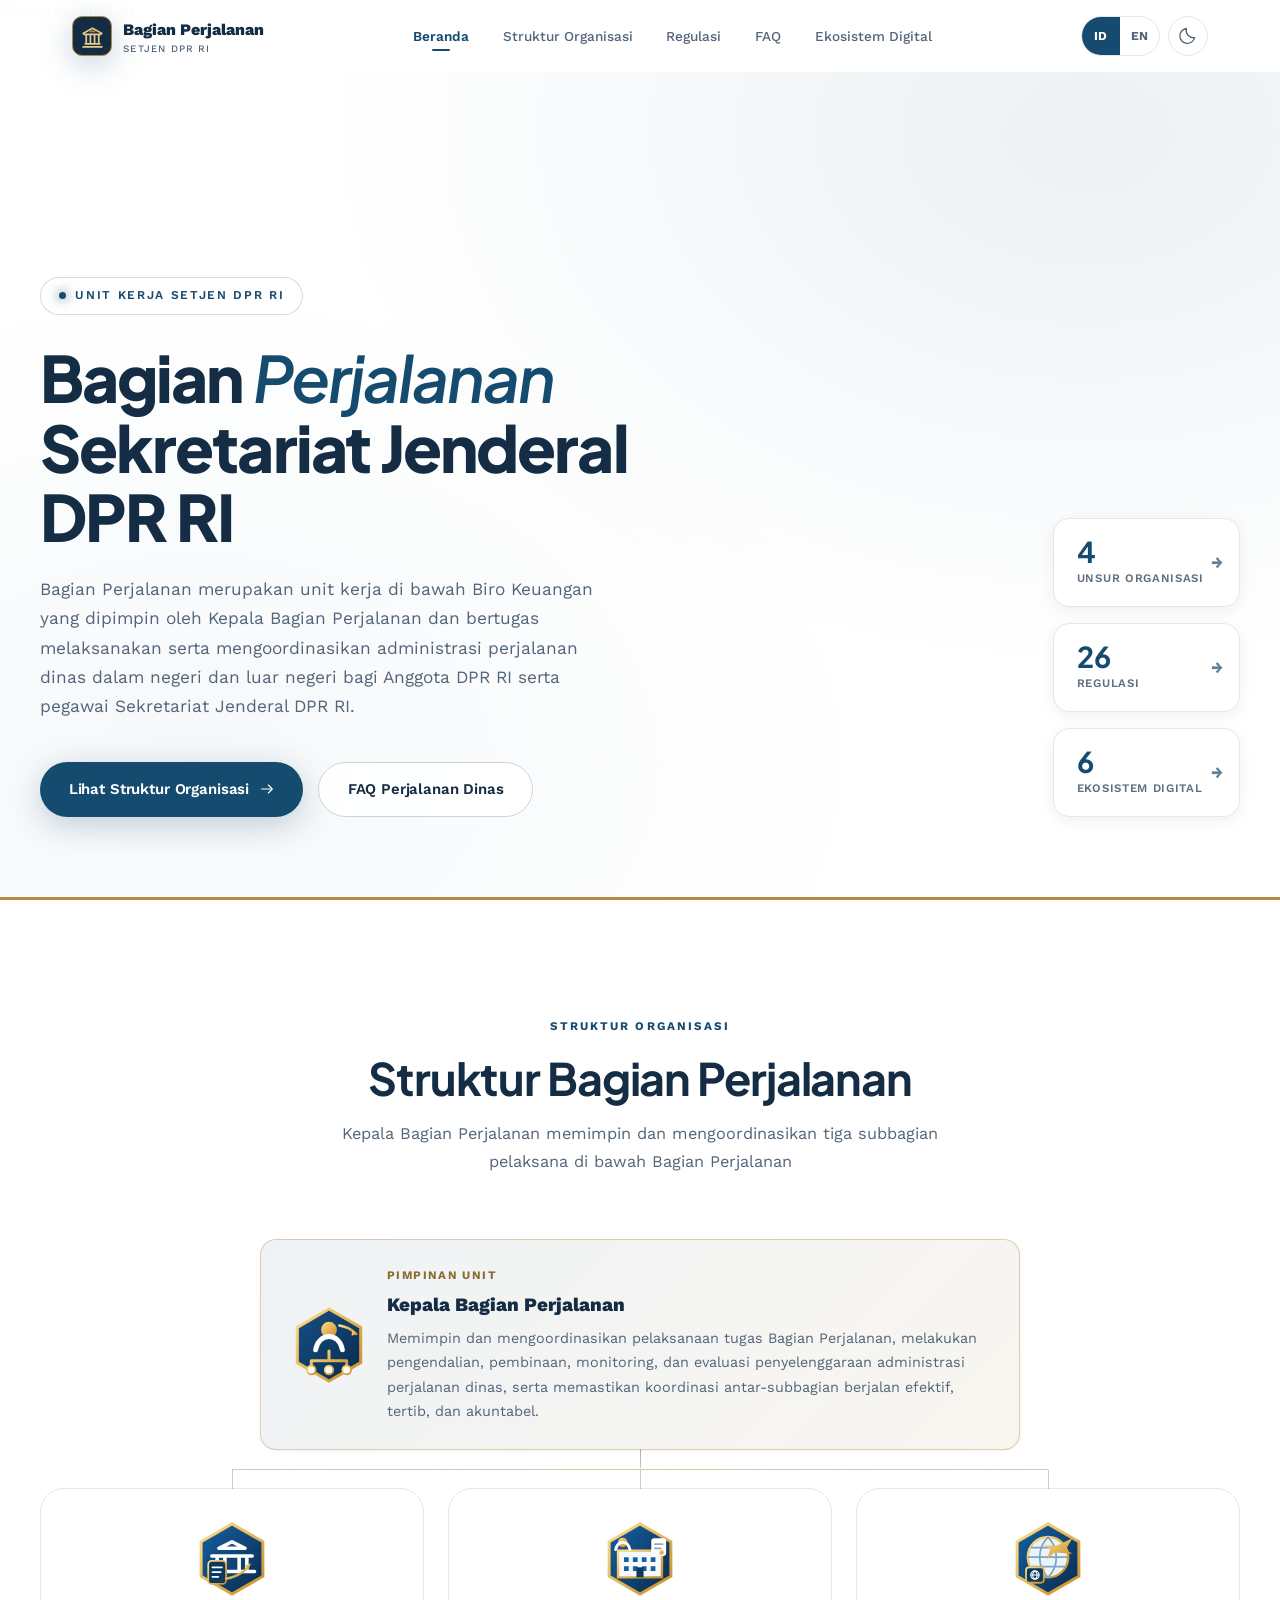
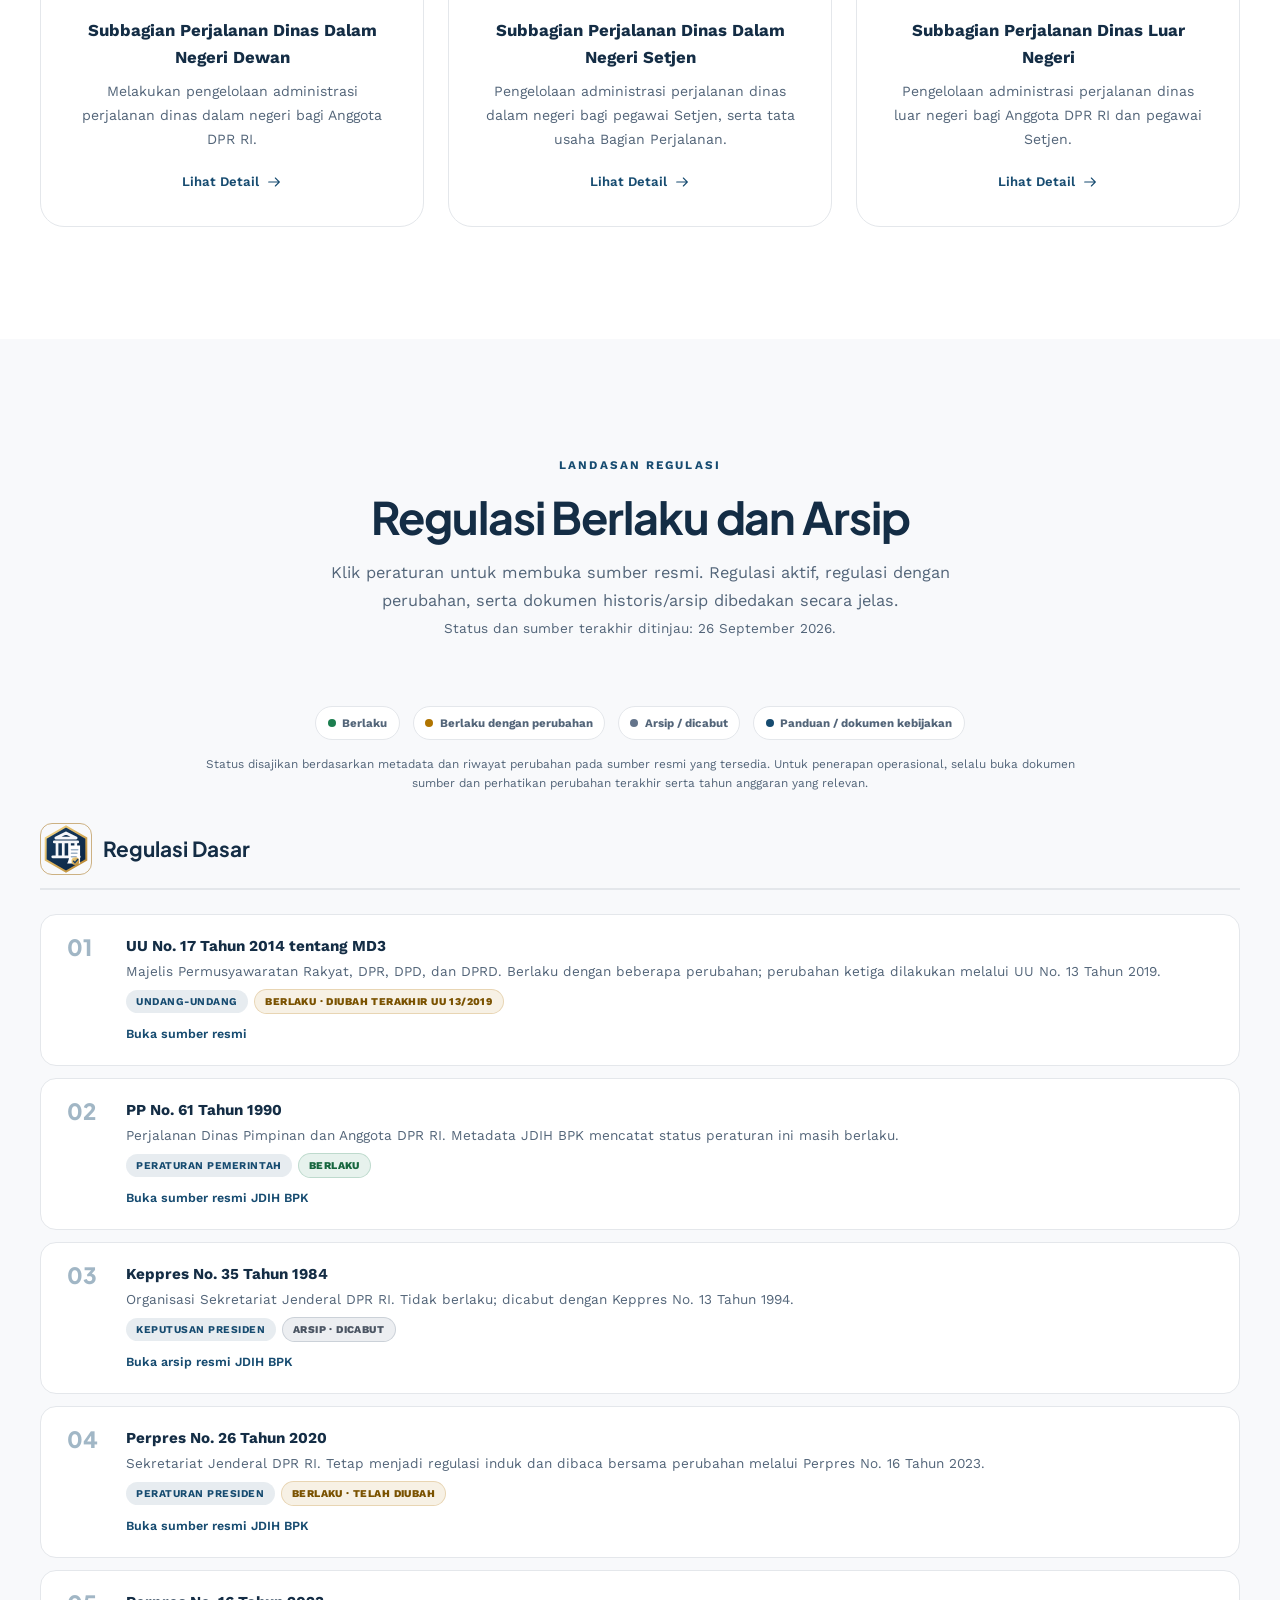
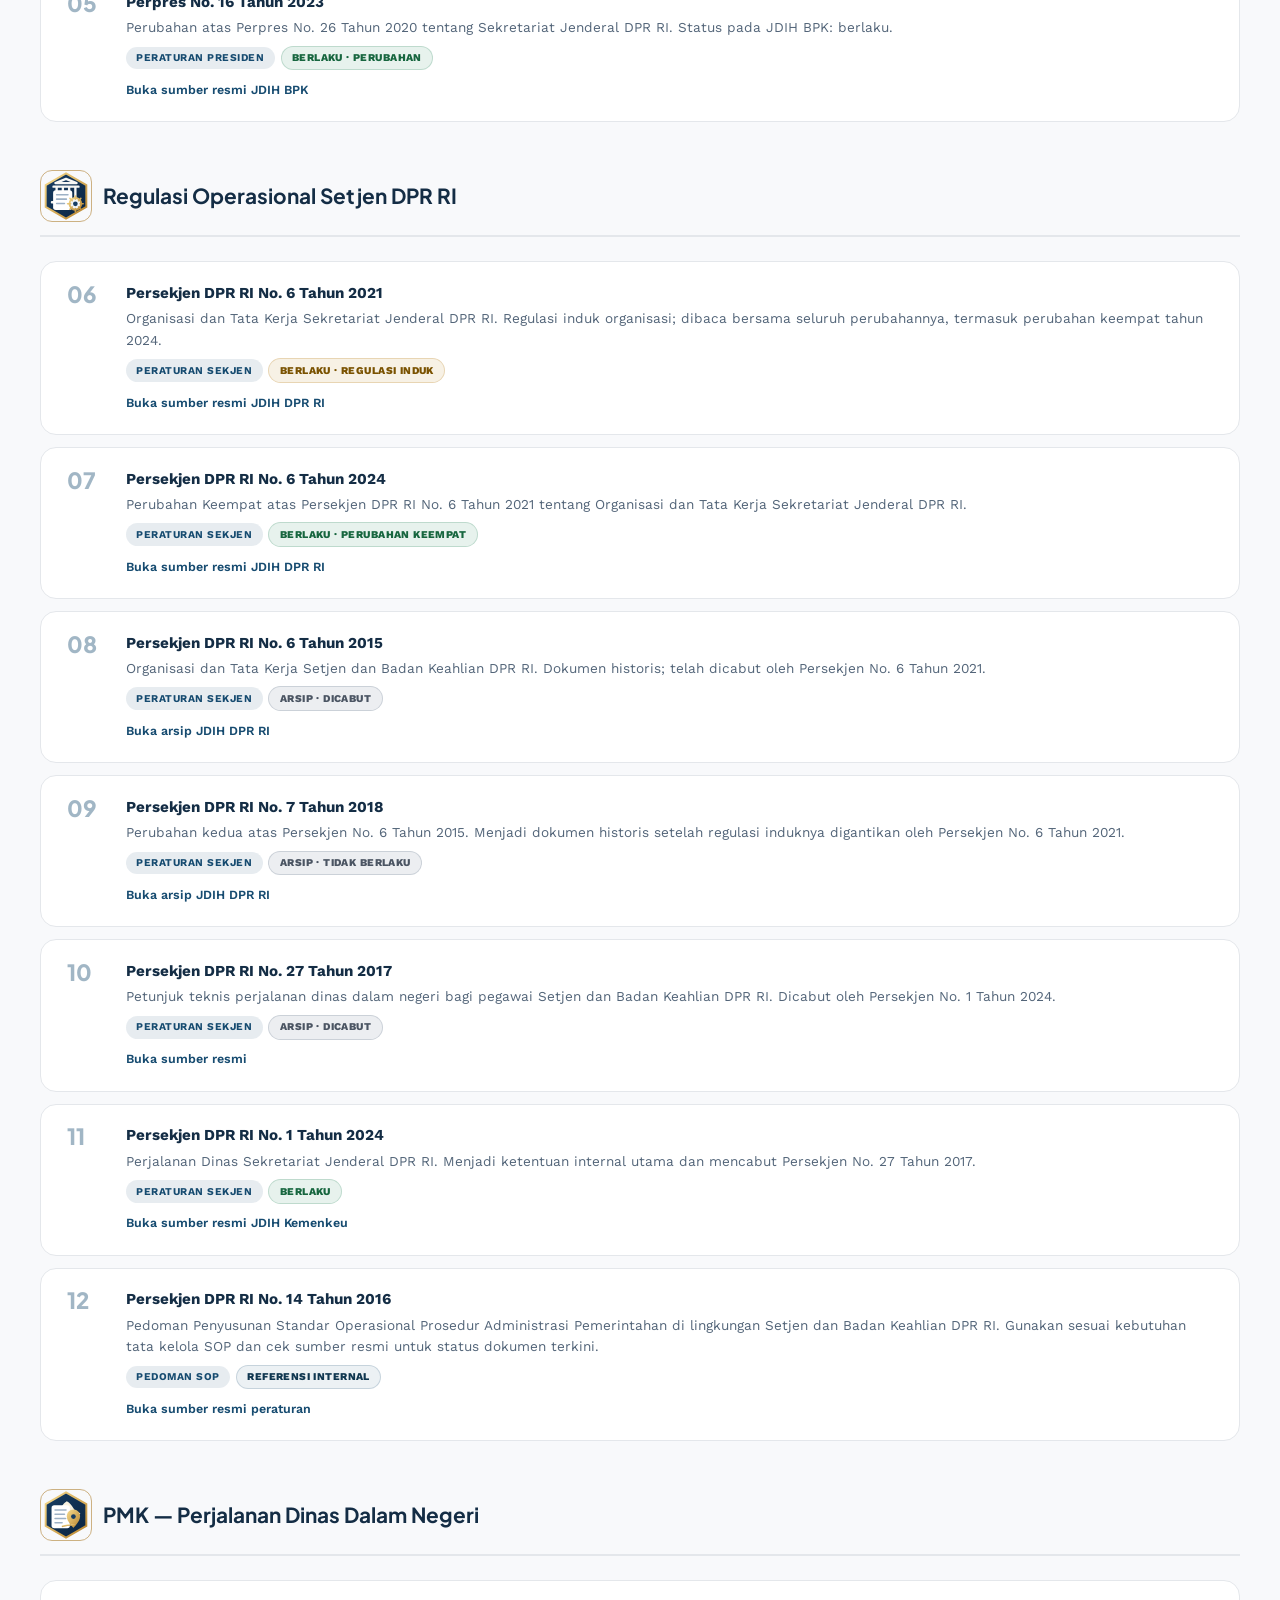
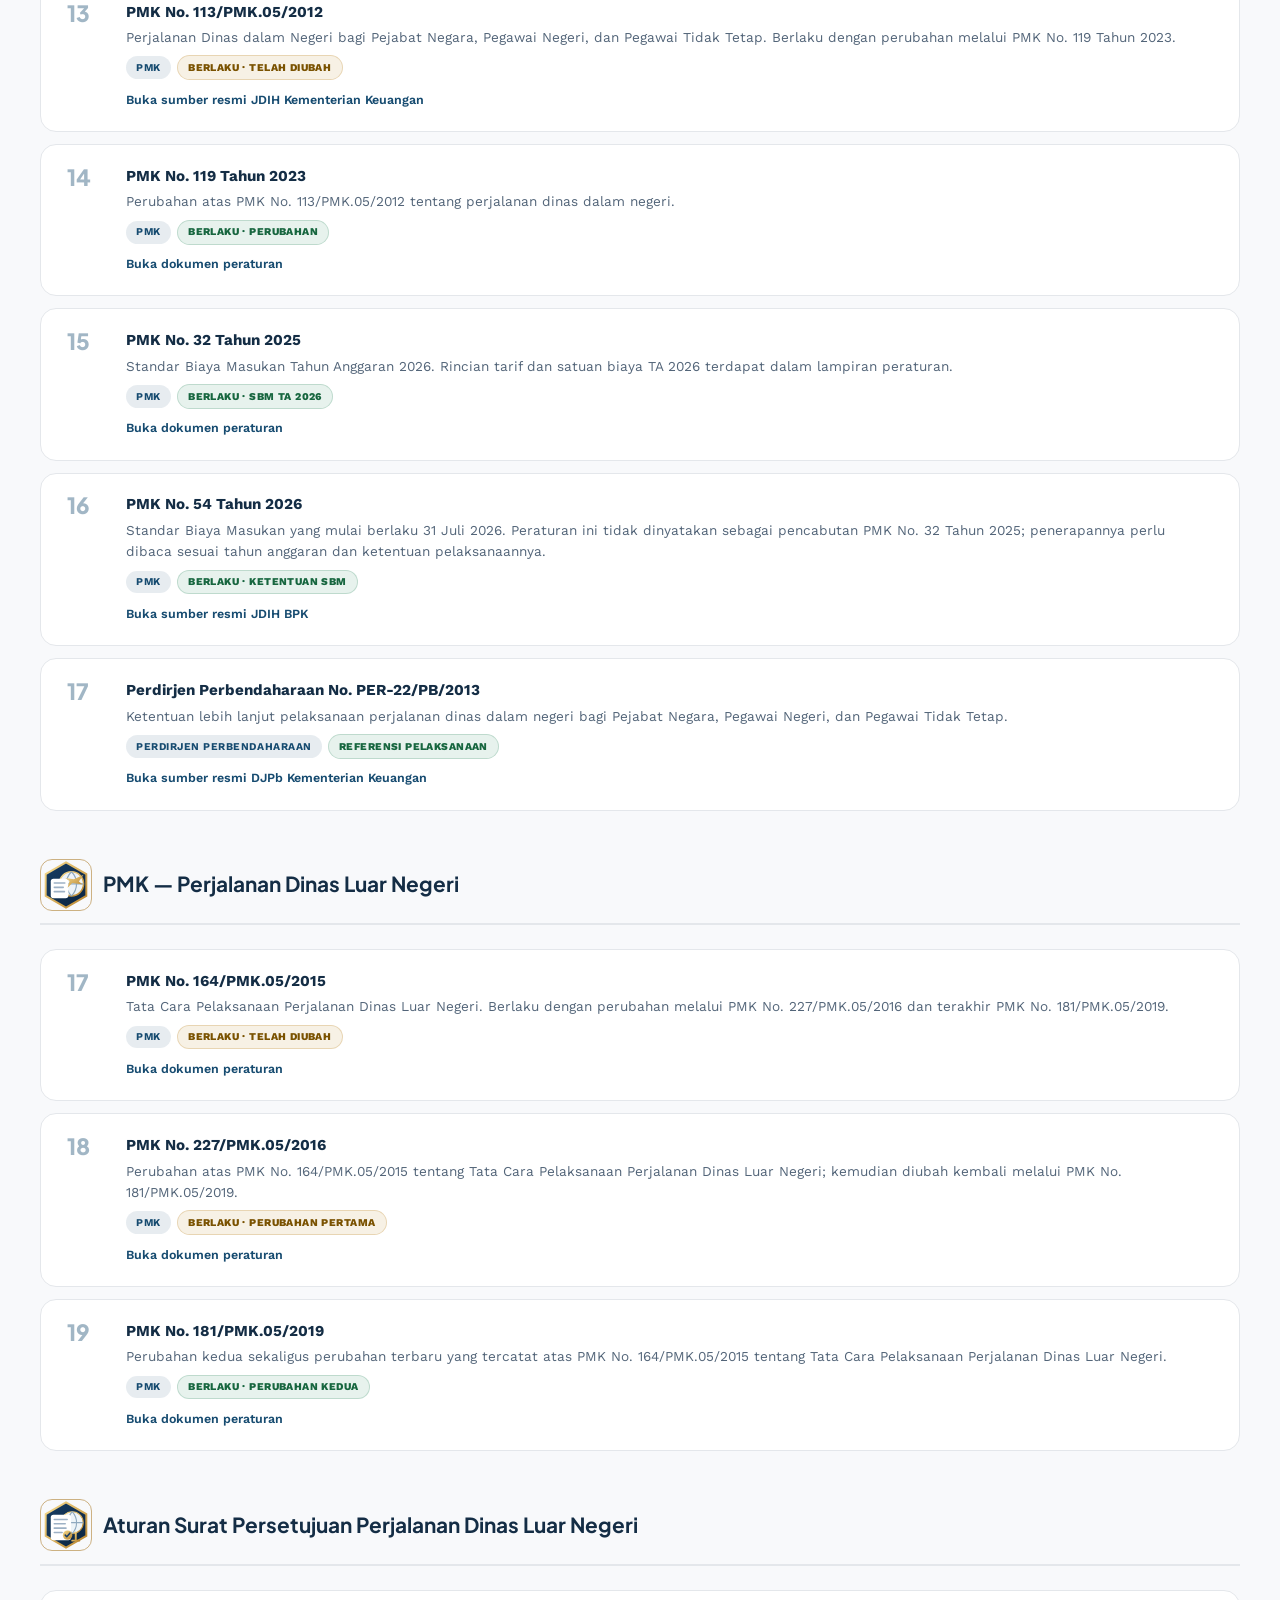
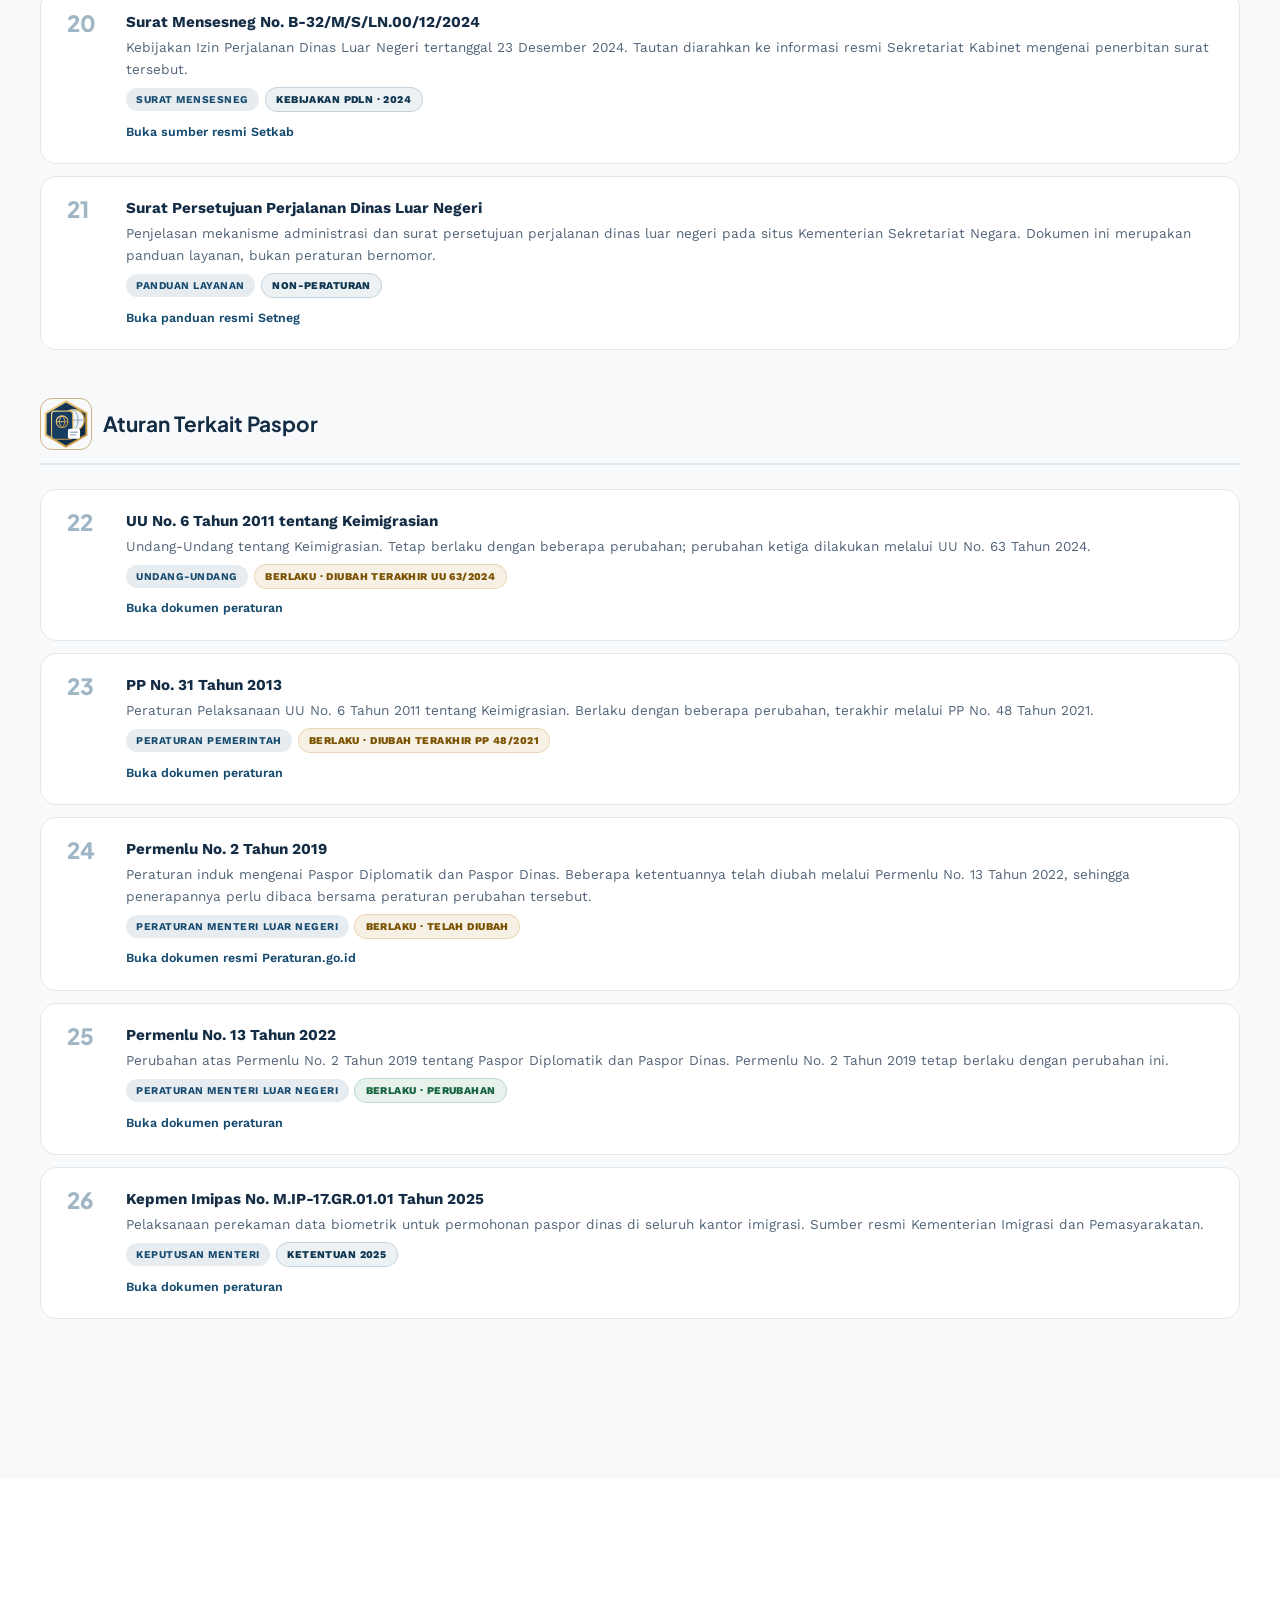
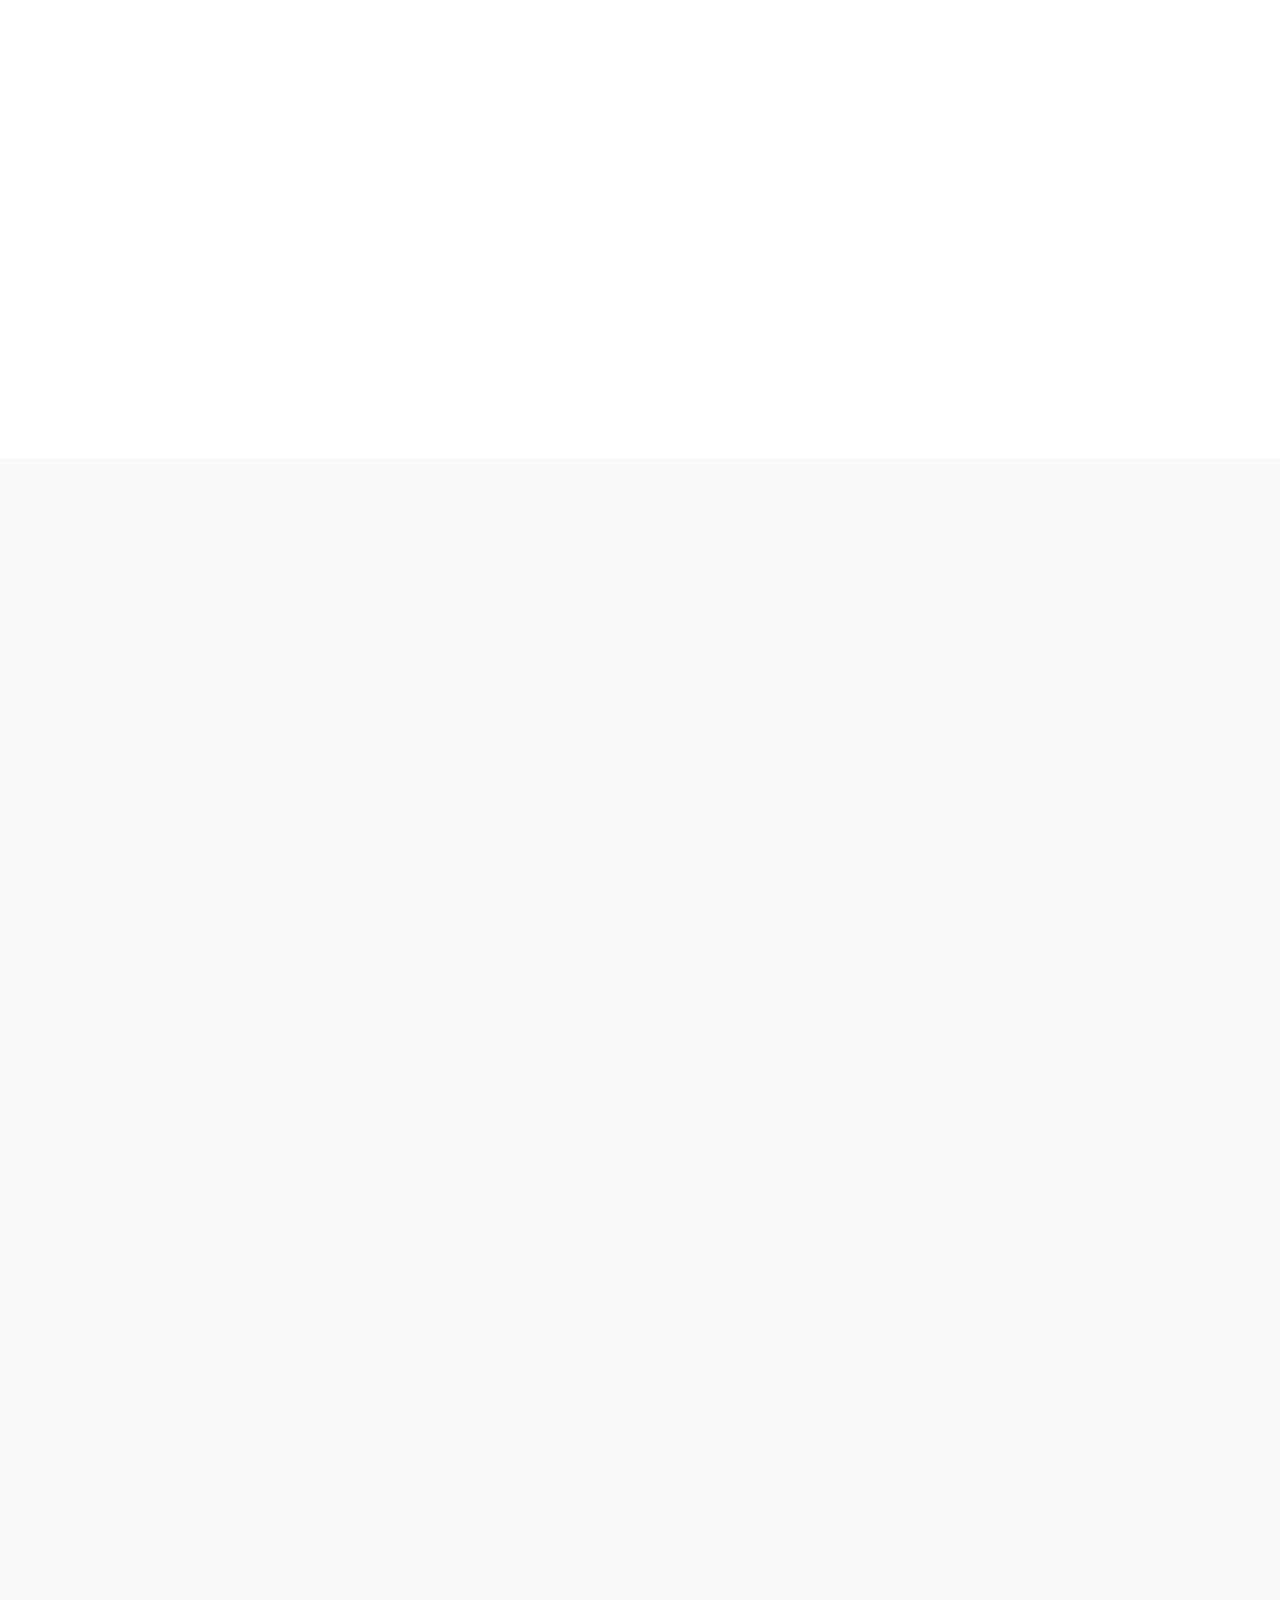
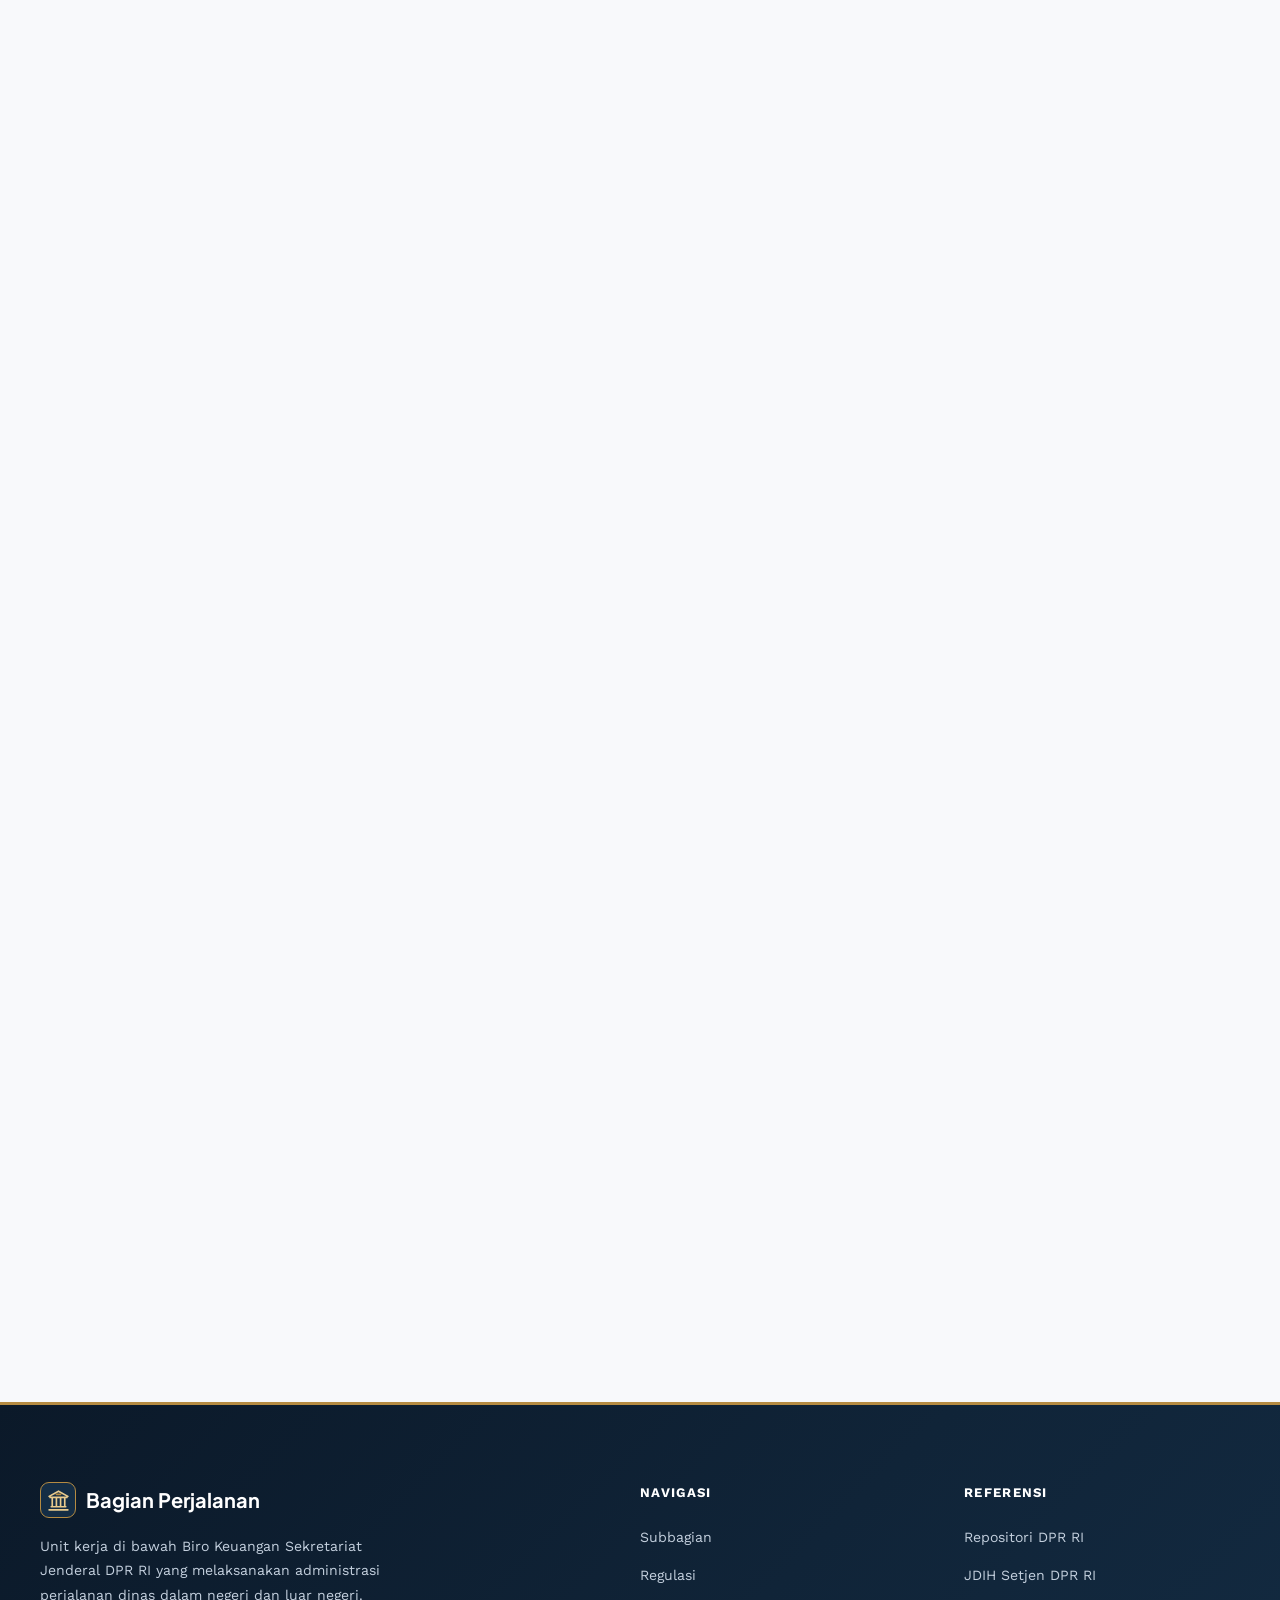
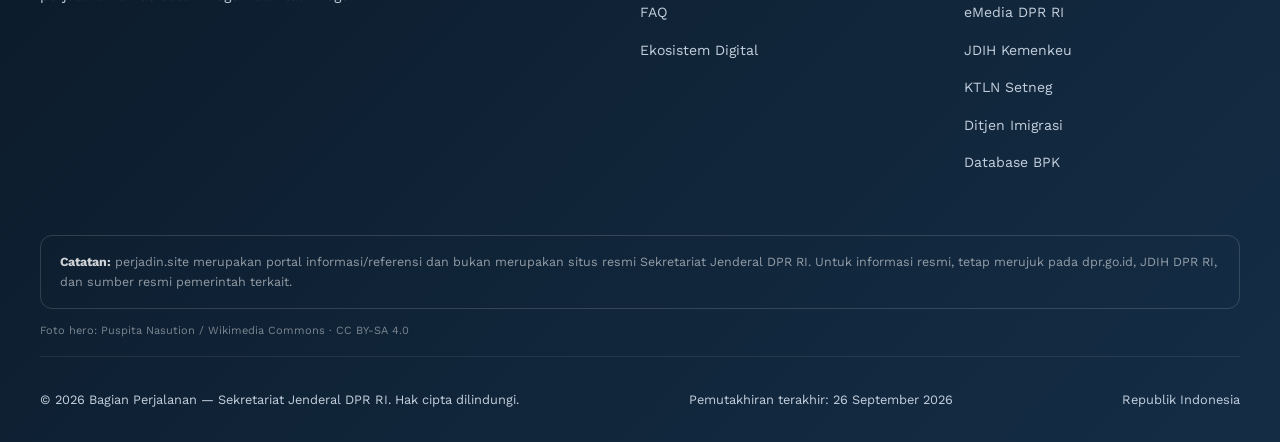
==== commit 9d404146: "Add PER-22/PB/2013 to domestic travel regulations" ====
--- a/index.html
+++ b/index.html
@@ -204,10 +204,11 @@
     <div class="regulasi-category reveal">
       <div class="regulasi-category-title"><div class="cat-icon keuangan"><img src="/assets/regulasi-pmk-dn.svg?v=20260926-1" alt="PMK Perjalanan Dinas Dalam Negeri" width="128" height="128" loading="lazy" decoding="async"></div><span>PMK — Perjalanan Dinas Dalam Negeri</span></div>
       <div class="regulasi-list">
-        <a class="regulasi-item" href="https://jdih.kemenkeu.go.id/dok/113-pmk-05-2012" target="_blank" rel="noopener noreferrer" aria-label="Buka PMK No. 113/PMK.05/2012 (tab baru)"><div class="regulasi-num">13</div><div class="regulasi-content"><h4>PMK No. 113/PMK.05/2012</h4><p>Perjalanan Dinas dalam Negeri bagi Pejabat Negara, Pegawai Negeri, dan Pegawai Tidak Tetap. Berlaku dengan perubahan melalui PMK No. 119 Tahun 2023.</p><span class="regulasi-tag tag-utama">PMK</span><span class="regulasi-status status-amended">Berlaku · Telah Diubah</span><span class="regulasi-source">Buka sumber resmi Kemenimipas</span></div></a>
+        <a class="regulasi-item" href="https://jdih.kemenkeu.go.id/dok/113-pmk-05-2012" target="_blank" rel="noopener noreferrer" aria-label="Buka PMK No. 113/PMK.05/2012 (tab baru)"><div class="regulasi-num">13</div><div class="regulasi-content"><h4>PMK No. 113/PMK.05/2012</h4><p>Perjalanan Dinas dalam Negeri bagi Pejabat Negara, Pegawai Negeri, dan Pegawai Tidak Tetap. Berlaku dengan perubahan melalui PMK No. 119 Tahun 2023.</p><span class="regulasi-tag tag-utama">PMK</span><span class="regulasi-status status-amended">Berlaku · Telah Diubah</span><span class="regulasi-source">Buka sumber resmi JDIH Kementerian Keuangan</span></div></a>
         <a class="regulasi-item" href="https://jdih.kemenkeu.go.id/dok/pmk-119-tahun-2023" target="_blank" rel="noopener noreferrer" aria-label="Buka PMK No. 119 Tahun 2023 (tab baru)"><div class="regulasi-num">14</div><div class="regulasi-content"><h4>PMK No. 119 Tahun 2023</h4><p>Perubahan atas PMK No. 113/PMK.05/2012 tentang perjalanan dinas dalam negeri.</p><span class="regulasi-tag tag-utama">PMK</span><span class="regulasi-status status-active">Berlaku · Perubahan</span><span class="regulasi-source">Buka dokumen peraturan</span></div></a>
         <a class="regulasi-item" href="https://jdih.kemenkeu.go.id/dok/pmk-32-tahun-2025" target="_blank" rel="noopener noreferrer" aria-label="Buka PMK No. 32 Tahun 2025 (tab baru)"><div class="regulasi-num">15</div><div class="regulasi-content"><h4>PMK No. 32 Tahun 2025</h4><p>Standar Biaya Masukan Tahun Anggaran 2026. Rincian tarif dan satuan biaya TA 2026 terdapat dalam lampiran peraturan.</p><span class="regulasi-tag tag-utama">PMK</span><span class="regulasi-status status-active">Berlaku · SBM TA 2026</span><span class="regulasi-source">Buka dokumen peraturan</span></div></a>
 <a class="regulasi-item" href="https://peraturan.bpk.go.id/Details/353532/pmk-no-54-tahun-2026" target="_blank" rel="noopener noreferrer" aria-label="Buka PMK No. 54 Tahun 2026 (tab baru)"><div class="regulasi-num">16</div><div class="regulasi-content"><h4>PMK No. 54 Tahun 2026</h4><p>Standar Biaya Masukan yang mulai berlaku 31 Juli 2026. Peraturan ini tidak dinyatakan sebagai pencabutan PMK No. 32 Tahun 2025; penerapannya perlu dibaca sesuai tahun anggaran dan ketentuan pelaksanaannya.</p><span class="regulasi-tag tag-utama">PMK</span><span class="regulasi-status status-active">Berlaku · Ketentuan SBM</span><span class="regulasi-source">Buka sumber resmi JDIH BPK</span></div></a>
+        <a class="regulasi-item" href="https://djpb.kemenkeu.go.id/kppn/bitung/id/gumang/pelaksanaan-anggaran/perjalanan-dinas/3105-per-22-pb-2013-tentang-ketentuan-lebih-lanjut-pelaksanaan-perjalanan-dinas-dalam-negeri-bagi-pejabat-negara%2C-pegawai-negeri%2C-dan-pegawai-tidak-tetap.html" target="_blank" rel="noopener noreferrer" aria-label="Buka Perdirjen Perbendaharaan No. PER-22/PB/2013 (tab baru)"><div class="regulasi-num">17</div><div class="regulasi-content"><h4>Perdirjen Perbendaharaan No. PER-22/PB/2013</h4><p>Ketentuan lebih lanjut pelaksanaan perjalanan dinas dalam negeri bagi Pejabat Negara, Pegawai Negeri, dan Pegawai Tidak Tetap.</p><span class="regulasi-tag tag-utama">Perdirjen Perbendaharaan</span><span class="regulasi-status status-active">Referensi Pelaksanaan</span><span class="regulasi-source">Buka sumber resmi DJPb Kementerian Keuangan</span></div></a>
       </div>
     </div>
 
@@ -375,7 +376,7 @@
         <div class="bento-meta">Fokus <strong>Surat Tugas</strong></div><span class="bento-link">Lihat Detail <svg class="ui-icon" viewbox="0 0 24 24" fill="none" stroke="currentColor" stroke-width="1.6" stroke-linecap="round" stroke-linejoin="round" aria-hidden="true" focusable="false"><path d="M4 12h16m-6-6 6 6-6 6"></path></svg></span>
       </div>
       <div class="bento-card bento-third reveal reveal-delay-1" role="button" tabindex="0" aria-haspopup="dialog" aria-controls="inova-pandora">
-        <div class="bento-card-icon pandora-logo-wrap"><img src="/assets/logo-pandora.webp?v=20260926-1" alt="Logo Pandora" class="pandora-logo-img" width="256" height="256" decoding="async" loading="lazy"></div>
+        <div class="bento-card-icon pandora-logo-wrap"><img src="/assets/logo-pandora.webp?v=20261008-1" alt="Logo Pandora" class="pandora-logo-img" width="256" height="256" decoding="async" loading="lazy"></div>
         <span class="ecosystem-card-status status-active"><span class="status-dot" aria-hidden="true"></span>AKTIF</span><span class="ecosystem-card-stage">PENGAJUAN MANDIRI</span><h3>PANDORA</h3>
         <p>Layanan perjalanan dinas berbasis digital untuk mendukung pengajuan secara mandiri, responsif, terdokumentasi, dan mudah dipantau.</p>
         <div class="bento-meta">Fokus <strong>Pengajuan Perjalanan</strong></div><span class="bento-link">Lihat Detail <svg class="ui-icon" viewbox="0 0 24 24" fill="none" stroke="currentColor" stroke-width="1.6" stroke-linecap="round" stroke-linejoin="round" aria-hidden="true" focusable="false"><path d="M4 12h16m-6-6 6 6-6 6"></path></svg></span>
@@ -407,7 +408,7 @@
       <div class="digital-history-title">Jejak Transformasi Digital Bagian Perjalanan</div>
       <div class="digital-timeline" aria-label="Linimasa transformasi digital">
       <a class="digital-history-card reveal" href="https://jdih.dpr.go.id/berita/detail/id/61090" target="_blank" rel="noopener noreferrer">
-        <div class="digital-history-icon"><img src="/assets/logo-pandora.webp?v=20260926-1" alt="PANDORA" width="256" height="256" loading="lazy" decoding="async"></div>
+        <div class="digital-history-icon"><img src="/assets/logo-pandora.webp?v=20261008-1" alt="PANDORA" width="256" height="256" loading="lazy" decoding="async"></div>
         <div><h3>Launching PANDORA</h3><p>Momentum peluncuran PANDORA sebagai bagian dari transformasi layanan perjalanan dinas berbasis digital. Catatan ini dipertahankan sebagai jejak perkembangan inovasi Bagian Perjalanan.</p><span class="digital-history-date">19 November 2025 · Arsip Transformasi</span></div>
       </a>
       <a class="digital-history-card reveal" href="https://emedia.dpr.go.id/news/2026/02/03/menuju-parlemen-modern-setjen-dpr-ri-integrasikan-sistem-perjalanan-dinas" target="_blank" rel="noopener noreferrer">
@@ -495,7 +496,7 @@
 <!-- MODALS — INOVASI -->
 <div class="modal-overlay" id="inova-aladin" aria-hidden="true"><div class="modal-box"><button class="modal-close" aria-label="Tutup"><svg class="ui-icon" viewbox="0 0 24 24" fill="none" stroke="currentColor" stroke-width="1.6" stroke-linecap="round" stroke-linejoin="round" aria-hidden="true" focusable="false"><path d="m6 6 12 12M6 18 18 6"></path></svg></button><div class="modal-icon app-logo-wrap"><img src="/assets/logo-aladin-final.svg?v=20260926-4" alt="ALADIN" class="app-logo-img" width="96" height="96" loading="lazy" decoding="async"></div><span class="modal-tag">Tahap Penugasan</span><h3>ALADIN</h3><p><strong>ALADIN</strong> mendukung proses administrasi dan pembuatan surat tugas perjalanan dinas. Surat tugas menjadi dasar administratif yang mengawali proses perjalanan dinas sebelum masuk ke tahapan pengajuan dan pelaksanaan.</p><p>Digitalisasi pada tahap ini membantu proses penugasan menjadi lebih tertib, terdokumentasi, mudah ditelusuri, dan lebih siap untuk diteruskan ke sistem layanan perjalanan berikutnya.</p><p><strong>Peran utama:</strong><br>• penyusunan dan pengelolaan surat tugas;<br>• dokumentasi data penugasan;<br>• mendukung kesinambungan data ke proses perjalanan selanjutnya.</p><div class="modal-actions"><a href="https://perjadin.dpr.go.id/admin/index" target="_blank" rel="noopener noreferrer" class="btn btn-primary">Buka Aplikasi Perjalanan Dinas <svg class="ui-icon" viewbox="0 0 24 24" fill="none" stroke="currentColor" stroke-width="1.6" stroke-linecap="round" stroke-linejoin="round" aria-hidden="true" focusable="false"><path d="M4 12h16m-6-6 6 6-6 6"></path></svg></a></div></div></div>
 
-<div class="modal-overlay" id="inova-pandora" aria-hidden="true"><div class="modal-box"><button class="modal-close" aria-label="Tutup"><svg class="ui-icon" viewbox="0 0 24 24" fill="none" stroke="currentColor" stroke-width="1.6" stroke-linecap="round" stroke-linejoin="round" aria-hidden="true" focusable="false"><path d="m6 6 12 12M6 18 18 6"></path></svg></button><div class="modal-icon pandora-logo-wrap"><div class="pandora-logo-wrap"><img src="/assets/logo-pandora.webp?v=20260926-1" alt="Logo Pandora" class="pandora-logo-img" width="256" height="256" decoding="async" loading="lazy"></div></div><span class="modal-tag">Pengajuan Mandiri</span><h3>PANDORA</h3><p><strong>PANDORA</strong> merupakan layanan perjalanan dinas berbasis digital yang mendukung proses pengajuan secara mandiri sehingga administrasi dapat dilakukan lebih cepat, responsif, dan terdokumentasi.</p><p>Sistem ini membantu pengguna mengurangi ketergantungan pada proses manual, memudahkan pemantauan status layanan, serta memperkuat transparansi proses pengajuan perjalanan dinas.</p><p><strong>Peran utama:</strong><br>• pengajuan perjalanan dinas secara digital;<br>• pemantauan proses dan status layanan;<br>• dokumentasi riwayat pengajuan.</p></div></div>
+<div class="modal-overlay" id="inova-pandora" aria-hidden="true"><div class="modal-box"><button class="modal-close" aria-label="Tutup"><svg class="ui-icon" viewbox="0 0 24 24" fill="none" stroke="currentColor" stroke-width="1.6" stroke-linecap="round" stroke-linejoin="round" aria-hidden="true" focusable="false"><path d="m6 6 12 12M6 18 18 6"></path></svg></button><div class="modal-icon pandora-logo-wrap"><div class="pandora-logo-wrap"><img src="/assets/logo-pandora.webp?v=20261008-1" alt="Logo Pandora" class="pandora-logo-img" width="256" height="256" decoding="async" loading="lazy"></div></div><span class="modal-tag">Pengajuan Mandiri</span><h3>PANDORA</h3><p><strong>PANDORA</strong> merupakan layanan perjalanan dinas berbasis digital yang mendukung proses pengajuan secara mandiri sehingga administrasi dapat dilakukan lebih cepat, responsif, dan terdokumentasi.</p><p>Sistem ini membantu pengguna mengurangi ketergantungan pada proses manual, memudahkan pemantauan status layanan, serta memperkuat transparansi proses pengajuan perjalanan dinas.</p><p><strong>Peran utama:</strong><br>• pengajuan perjalanan dinas secara digital;<br>• pemantauan proses dan status layanan;<br>• dokumentasi riwayat pengajuan.</p></div></div>
 
 <div class="modal-overlay" id="inova-simerpati" aria-hidden="true"><div class="modal-box"><button class="modal-close" aria-label="Tutup"><svg class="ui-icon" viewbox="0 0 24 24" fill="none" stroke="currentColor" stroke-width="1.6" stroke-linecap="round" stroke-linejoin="round" aria-hidden="true" focusable="false"><path d="m6 6 12 12M6 18 18 6"></path></svg></button><div class="modal-icon innovation-logo-wrap"><img src="/assets/logo-simerpati.svg?v=20260926-1" alt="SiMerpati" class="innovation-logo-img" width="96" height="96" loading="lazy" decoding="async"></div><span class="modal-tag">Layanan Anggota & Tenaga Ahli</span><h3>SiMerpati</h3><p><strong>SiMerpati</strong> merupakan sistem informasi yang mendukung pengelolaan perjalanan dinas bagi Anggota DPR RI dan Tenaga Ahli. Sistem ini menyederhanakan administrasi serta memudahkan pemantauan proses perjalanan secara digital.</p><p><strong>Peran utama:</strong><br>• mendukung administrasi perjalanan Anggota DPR RI dan Tenaga Ahli;<br>• penyederhanaan proses dan dokumen layanan;<br>• pemantauan status proses secara lebih mudah.</p><div class="modal-actions"><a href="https://emedia.dpr.go.id/news/2024/11/29/aplikasi-simerpati-langkah-inovatif-tingkatkan-efisiensi-sistem-perjalanan-dinas-dpr-ri" target="_blank" rel="noopener noreferrer" class="btn btn-primary">Baca Berita <svg class="ui-icon" viewbox="0 0 24 24" fill="none" stroke="currentColor" stroke-width="1.6" stroke-linecap="round" stroke-linejoin="round" aria-hidden="true" focusable="false"><path d="M4 12h16m-6-6 6 6-6 6"></path></svg></a></div></div></div>
 
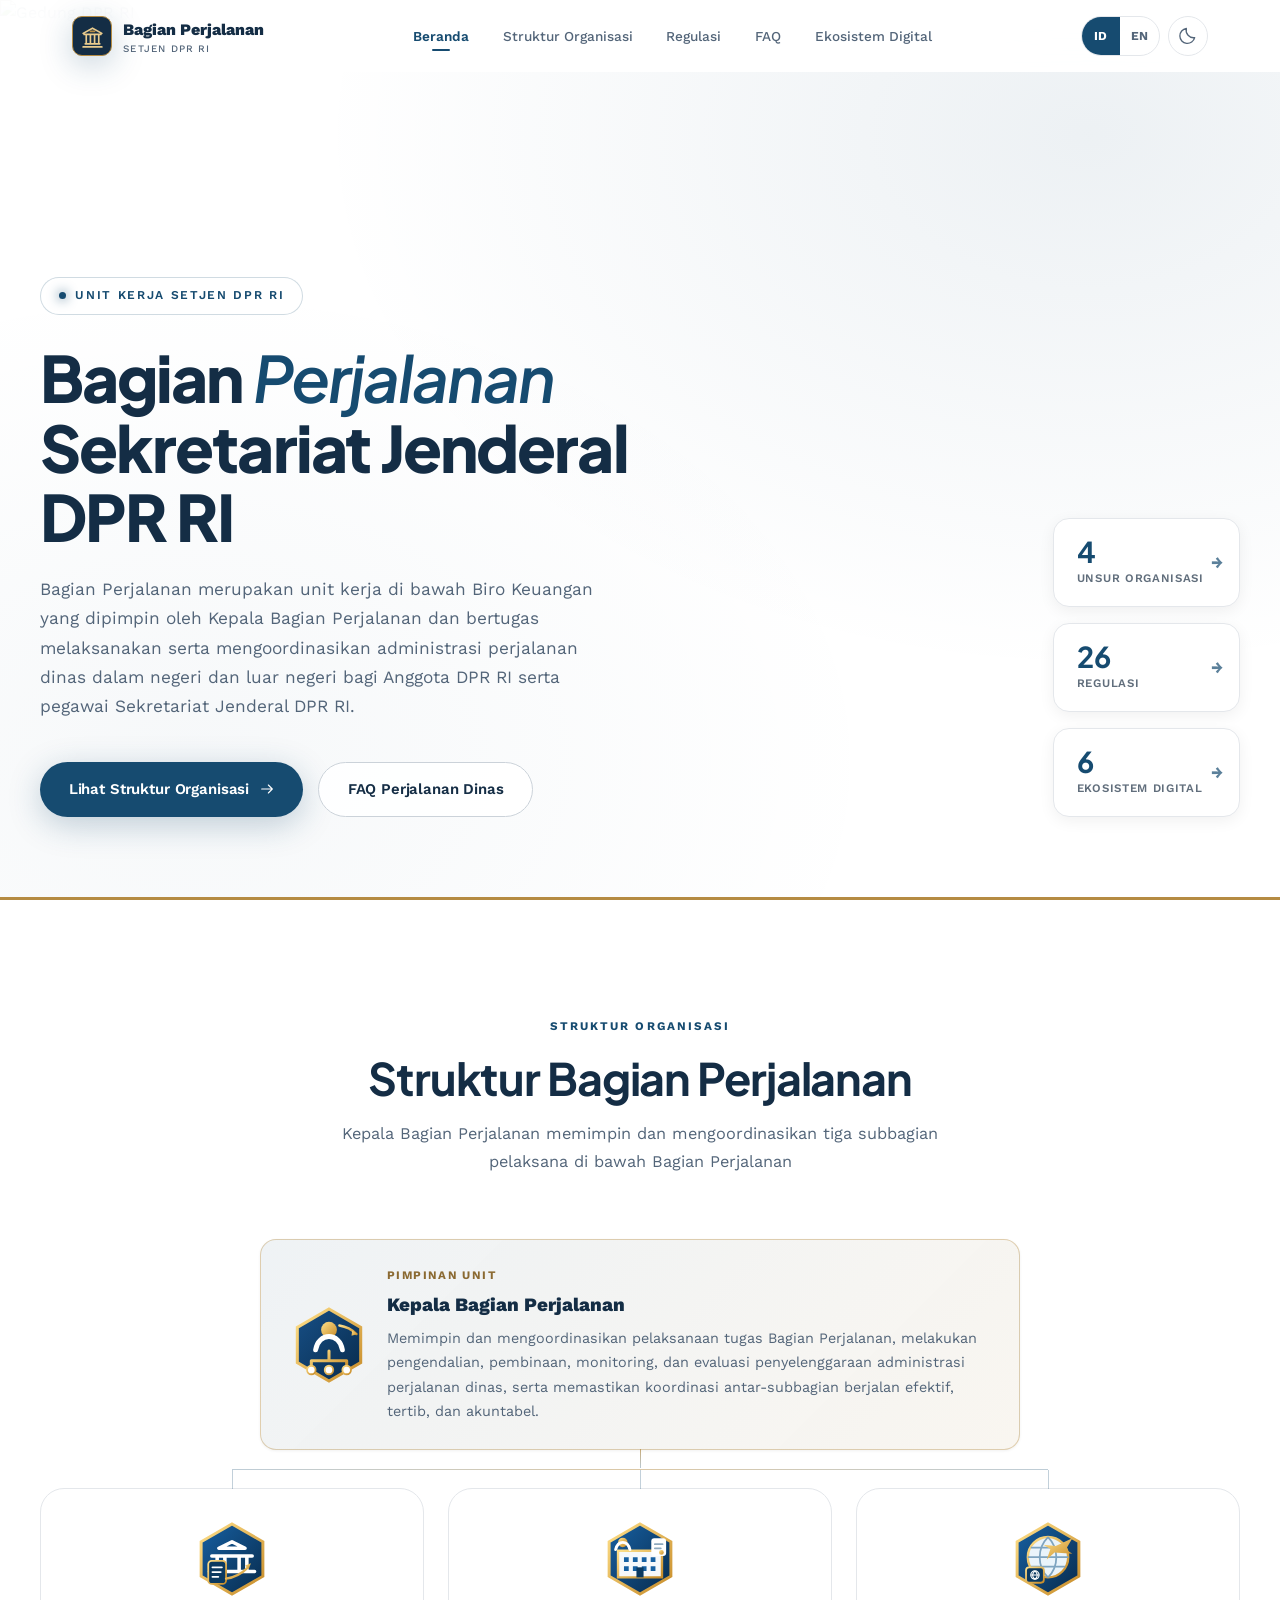
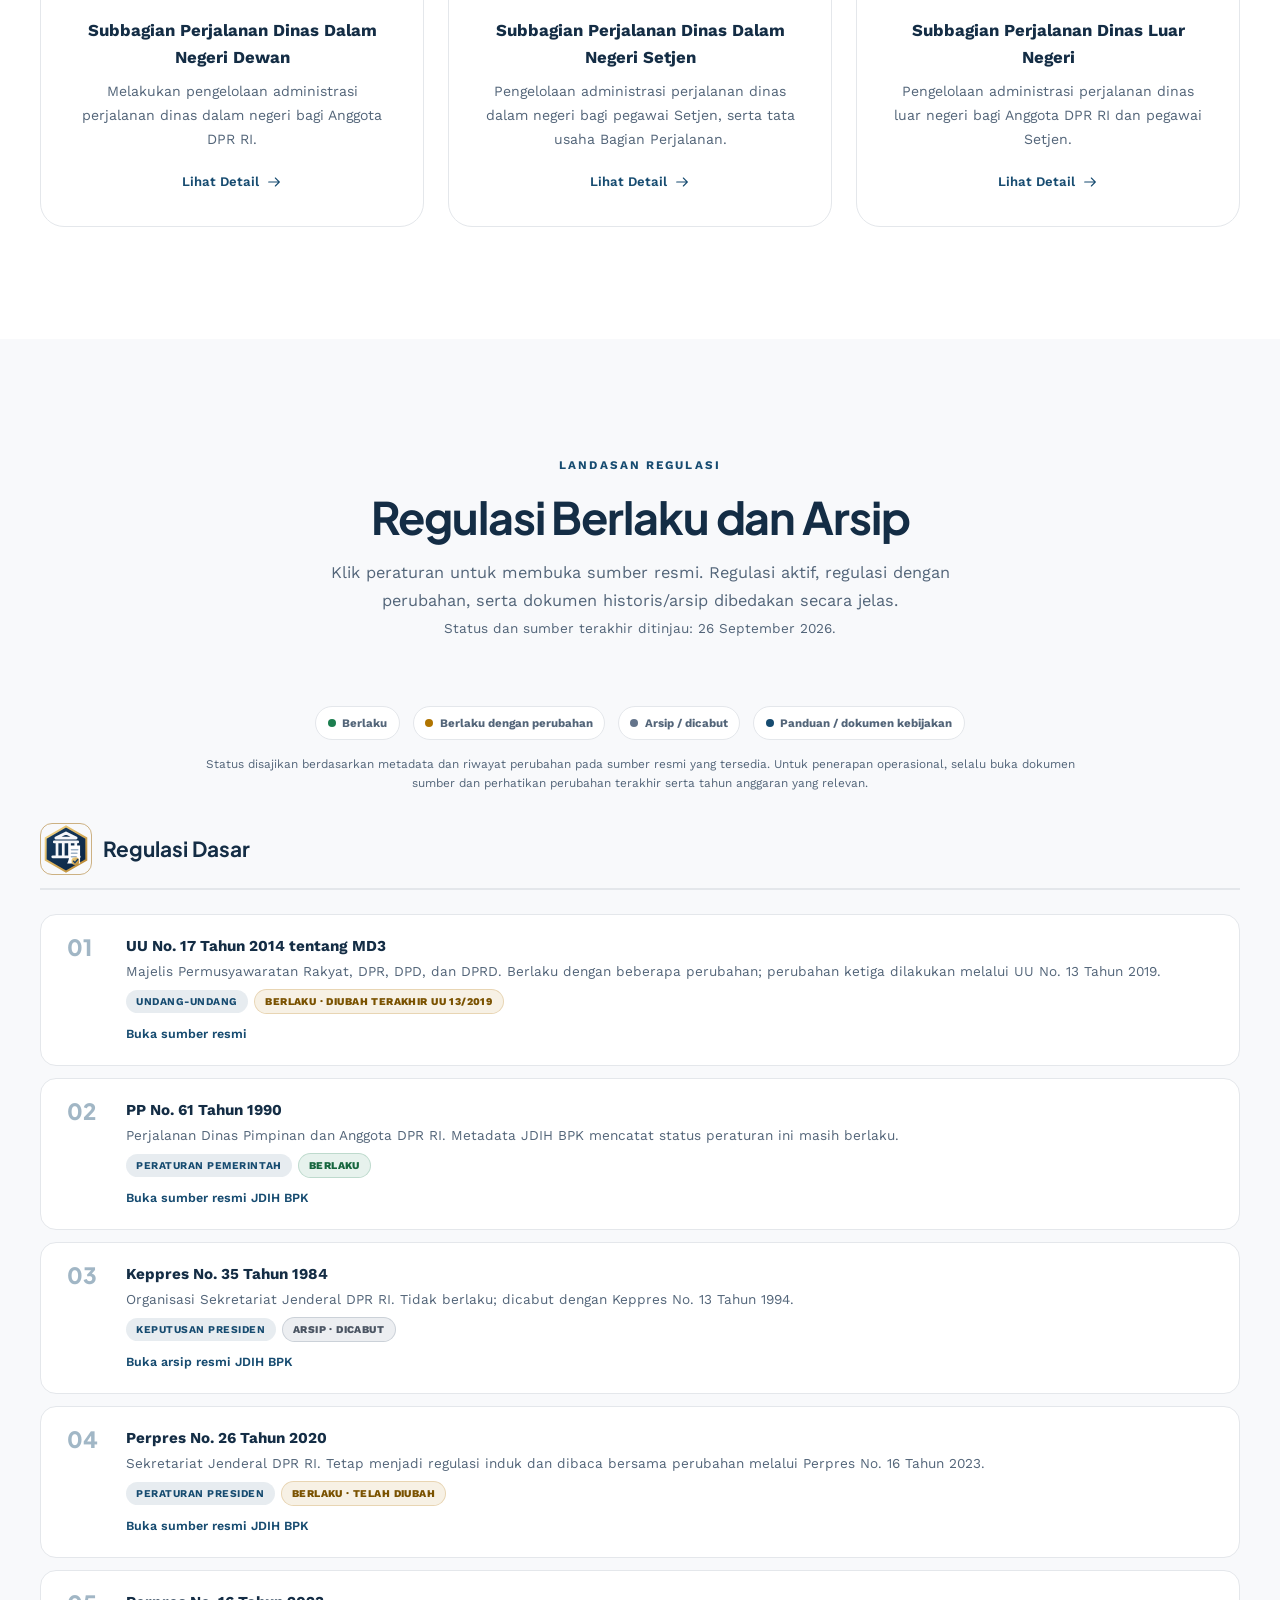
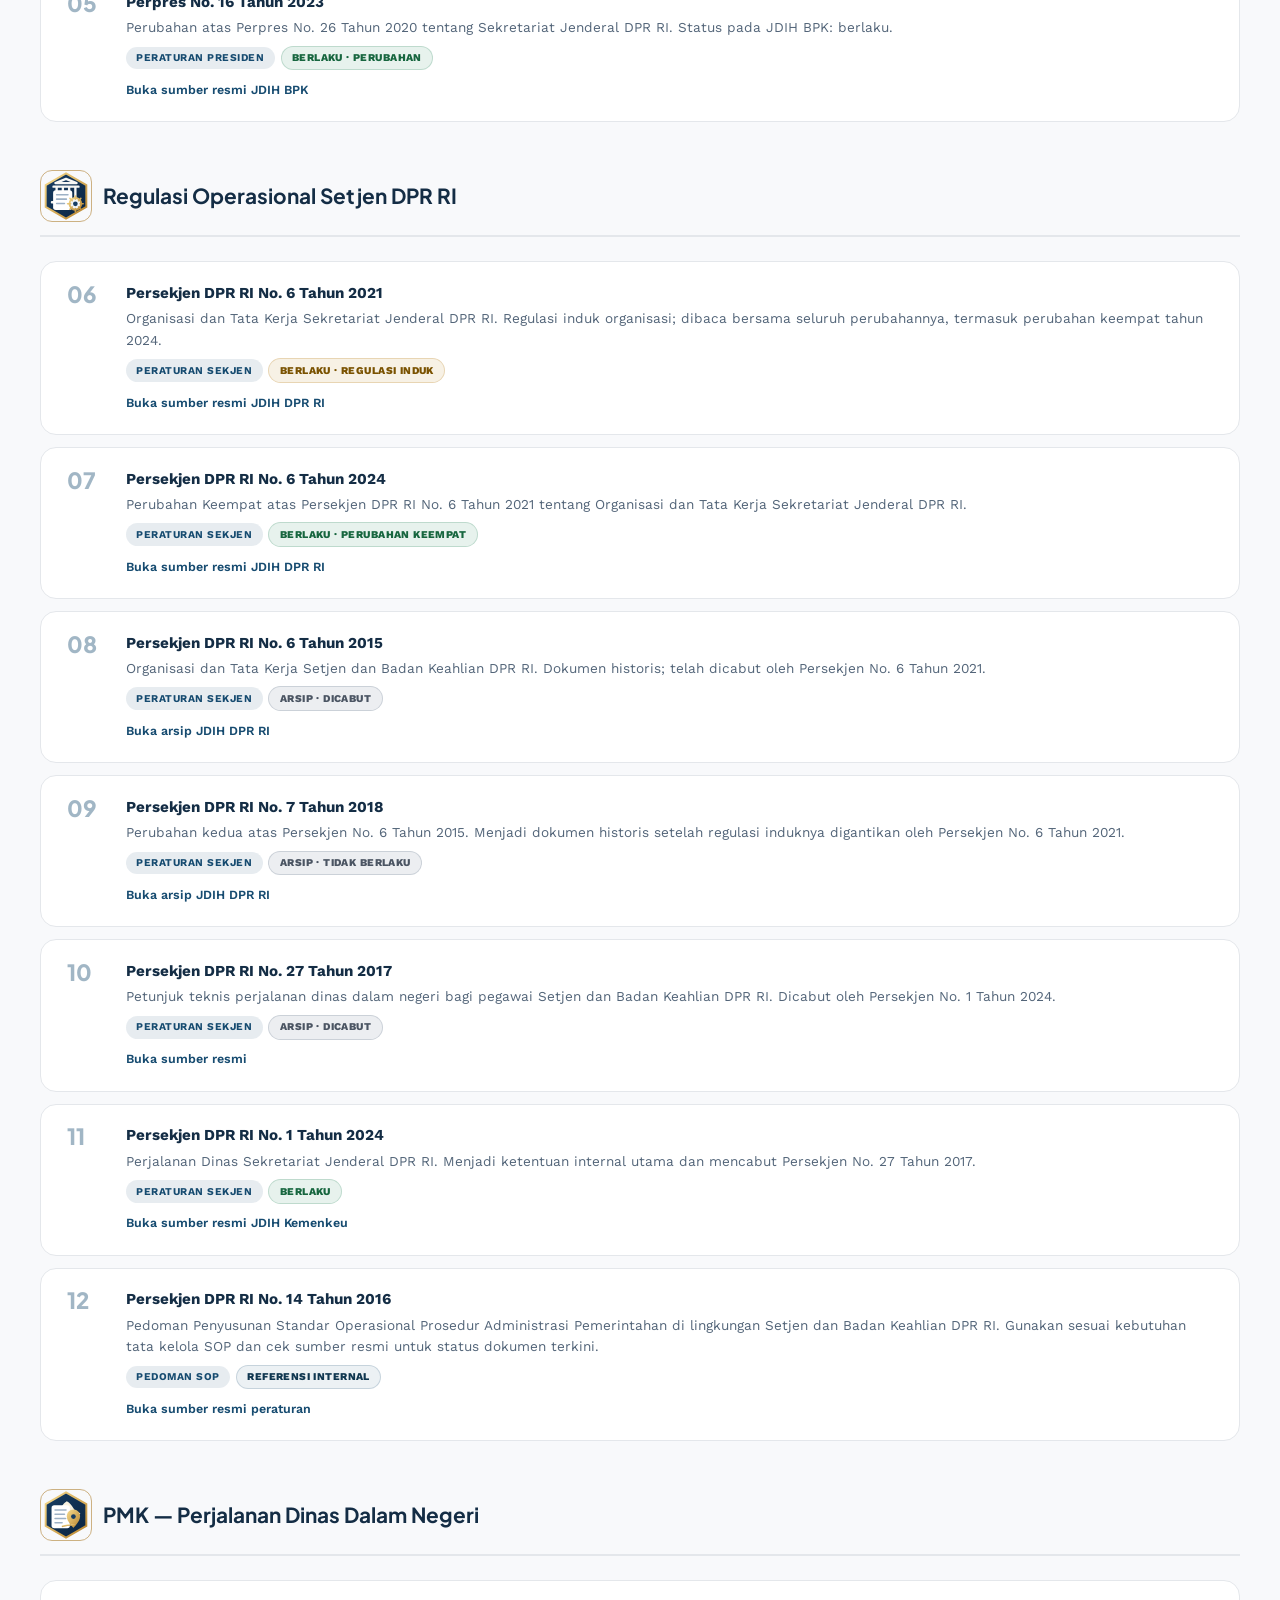
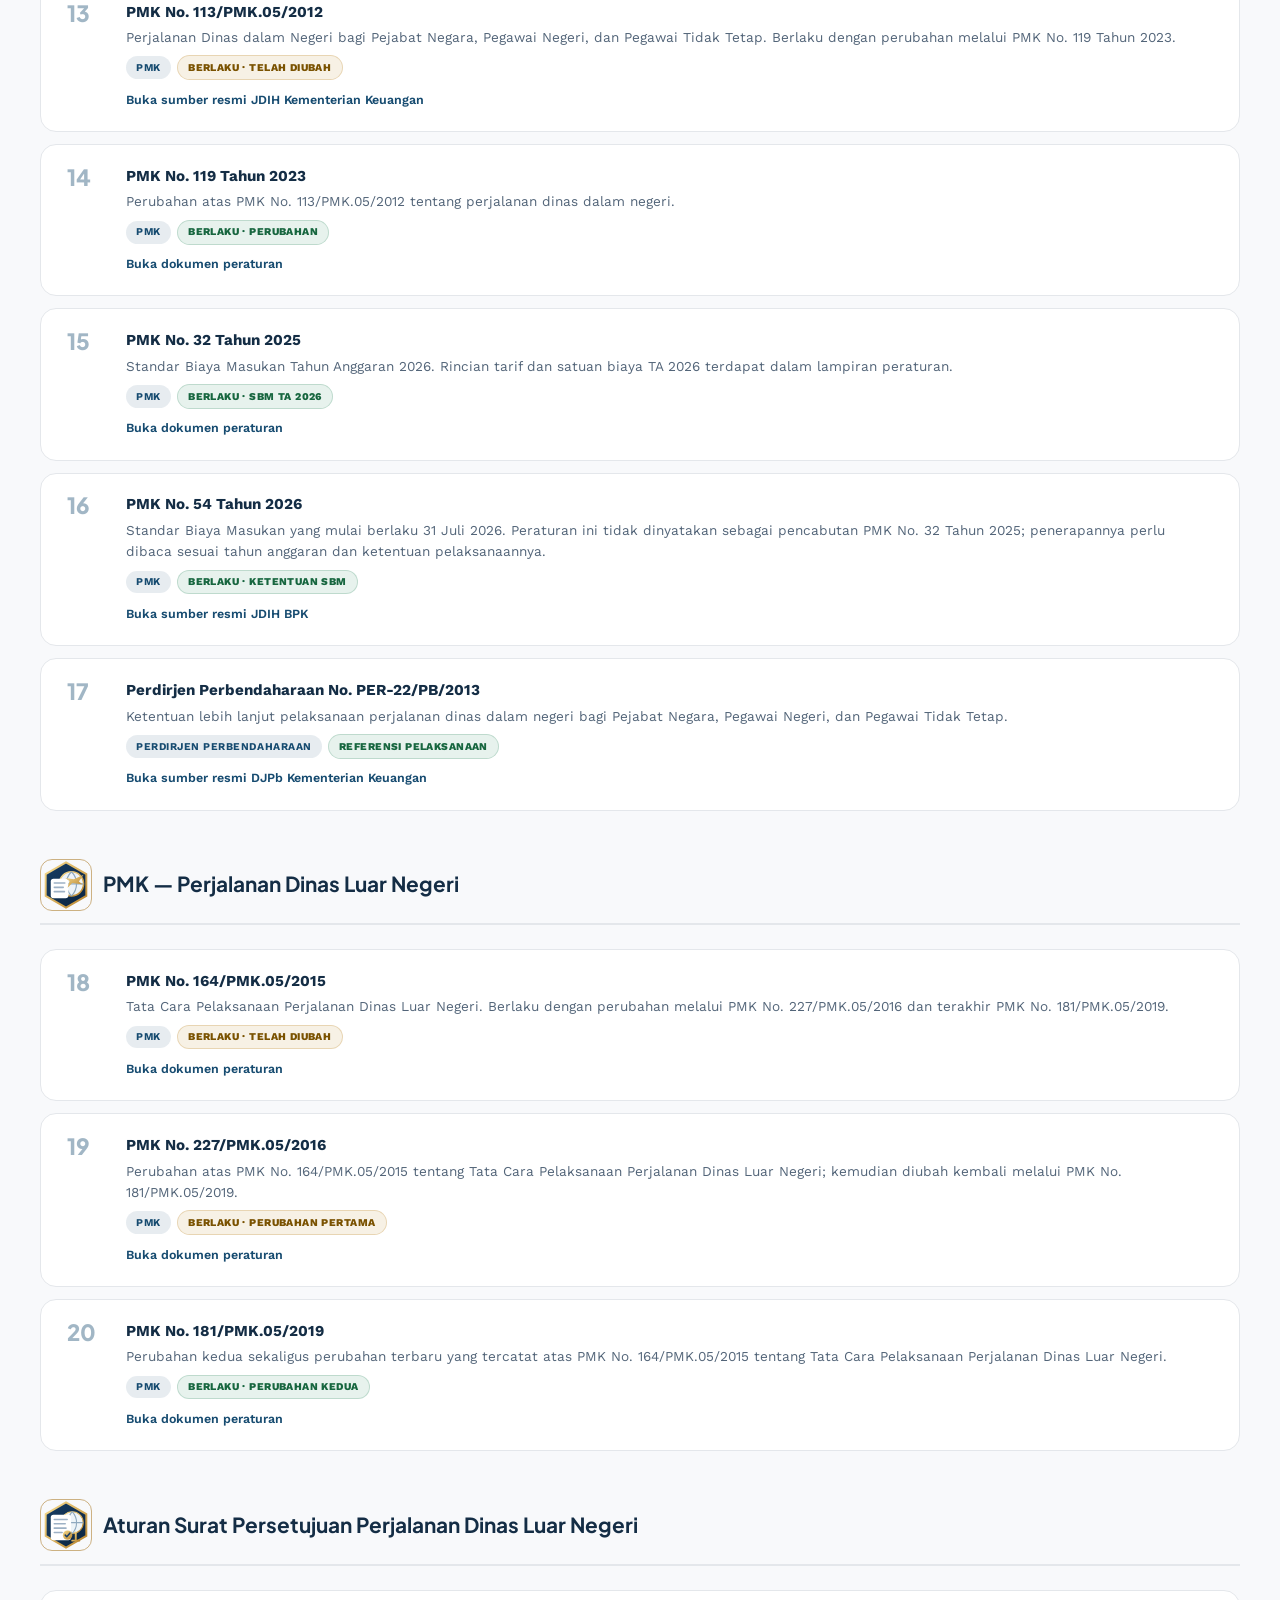
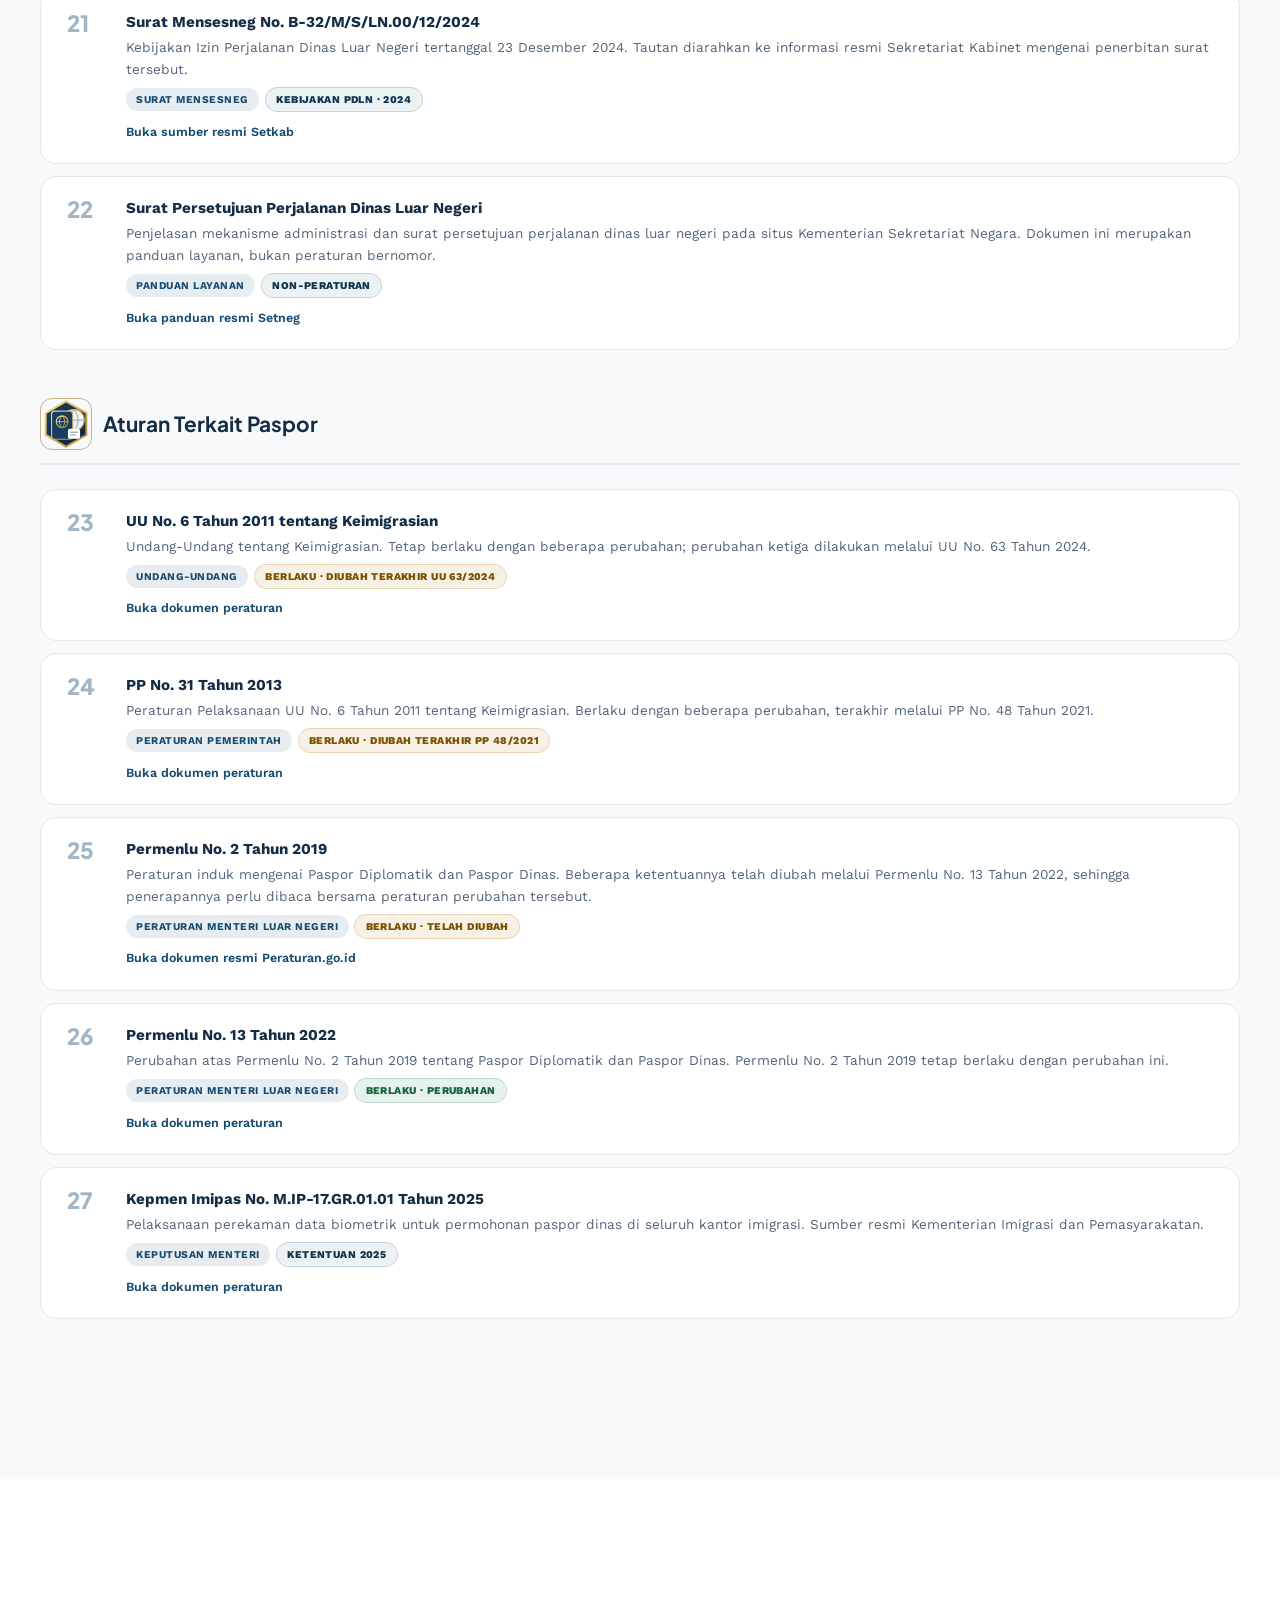
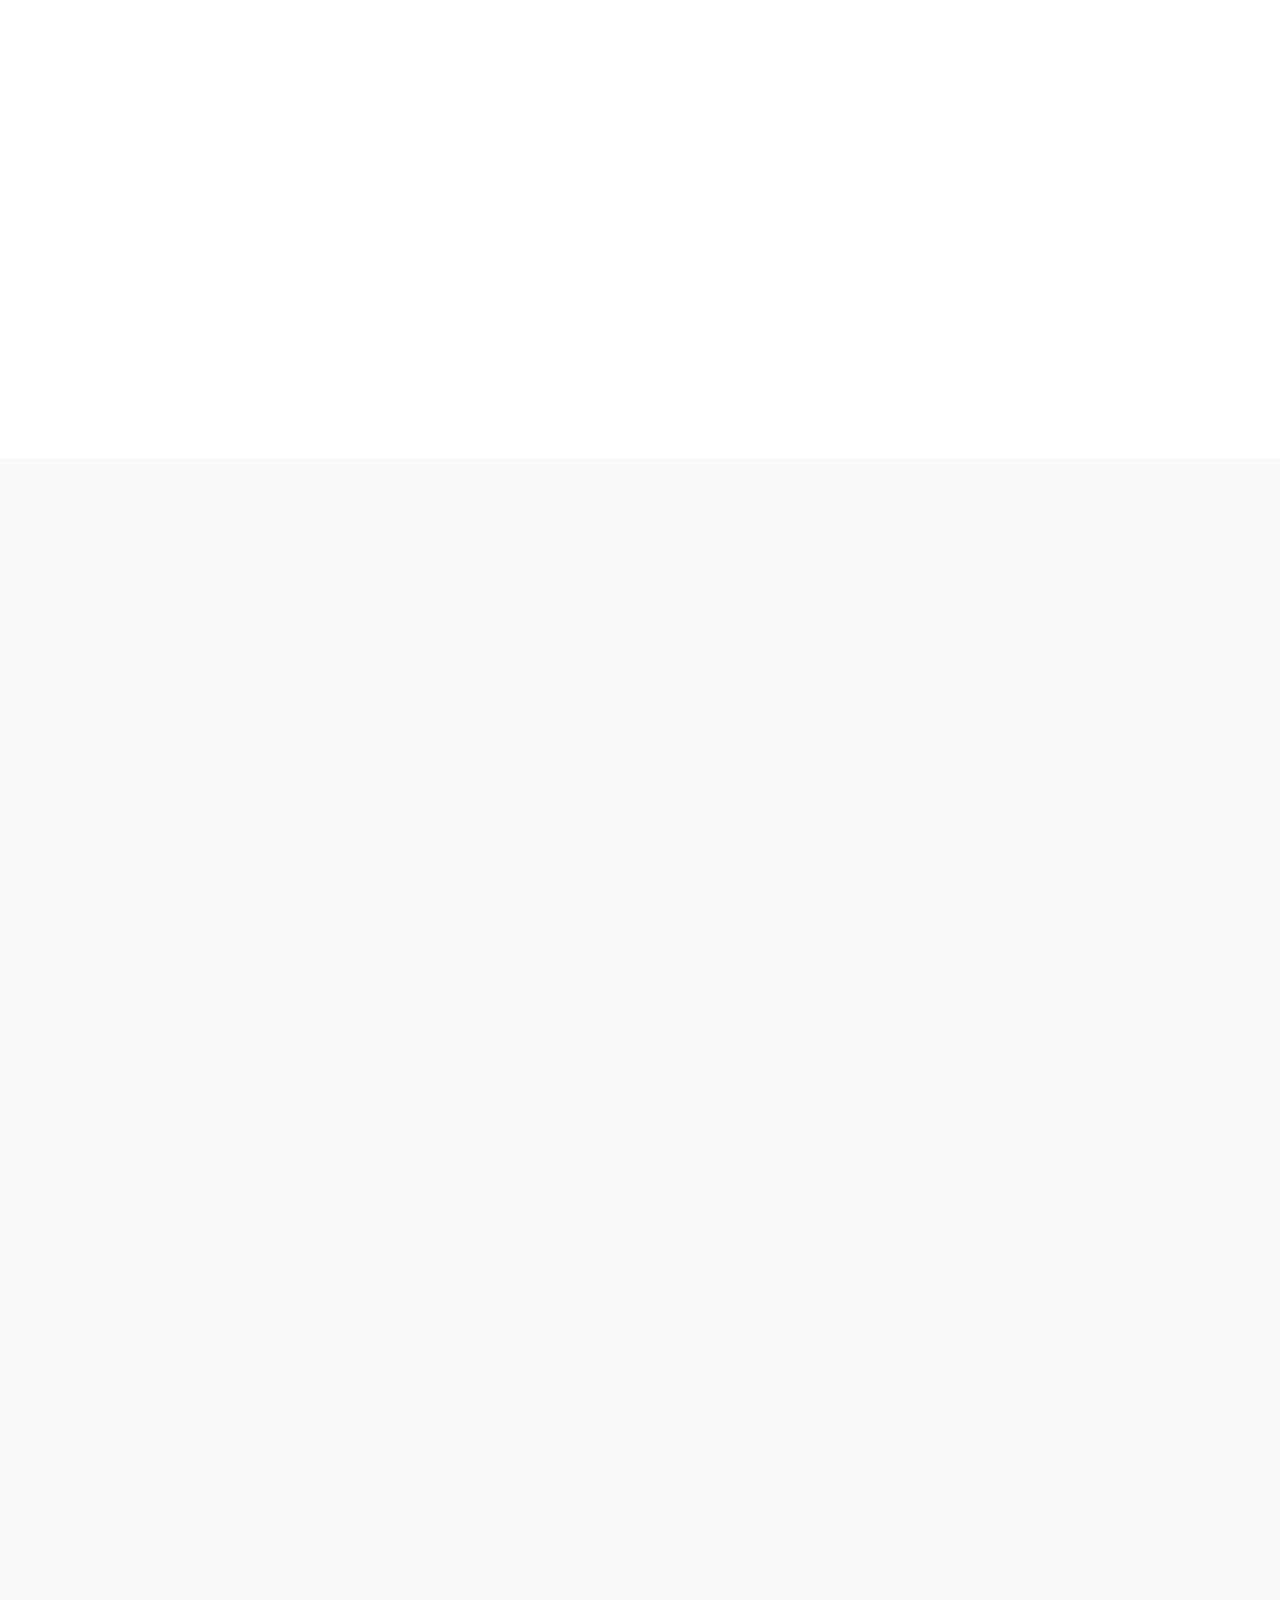
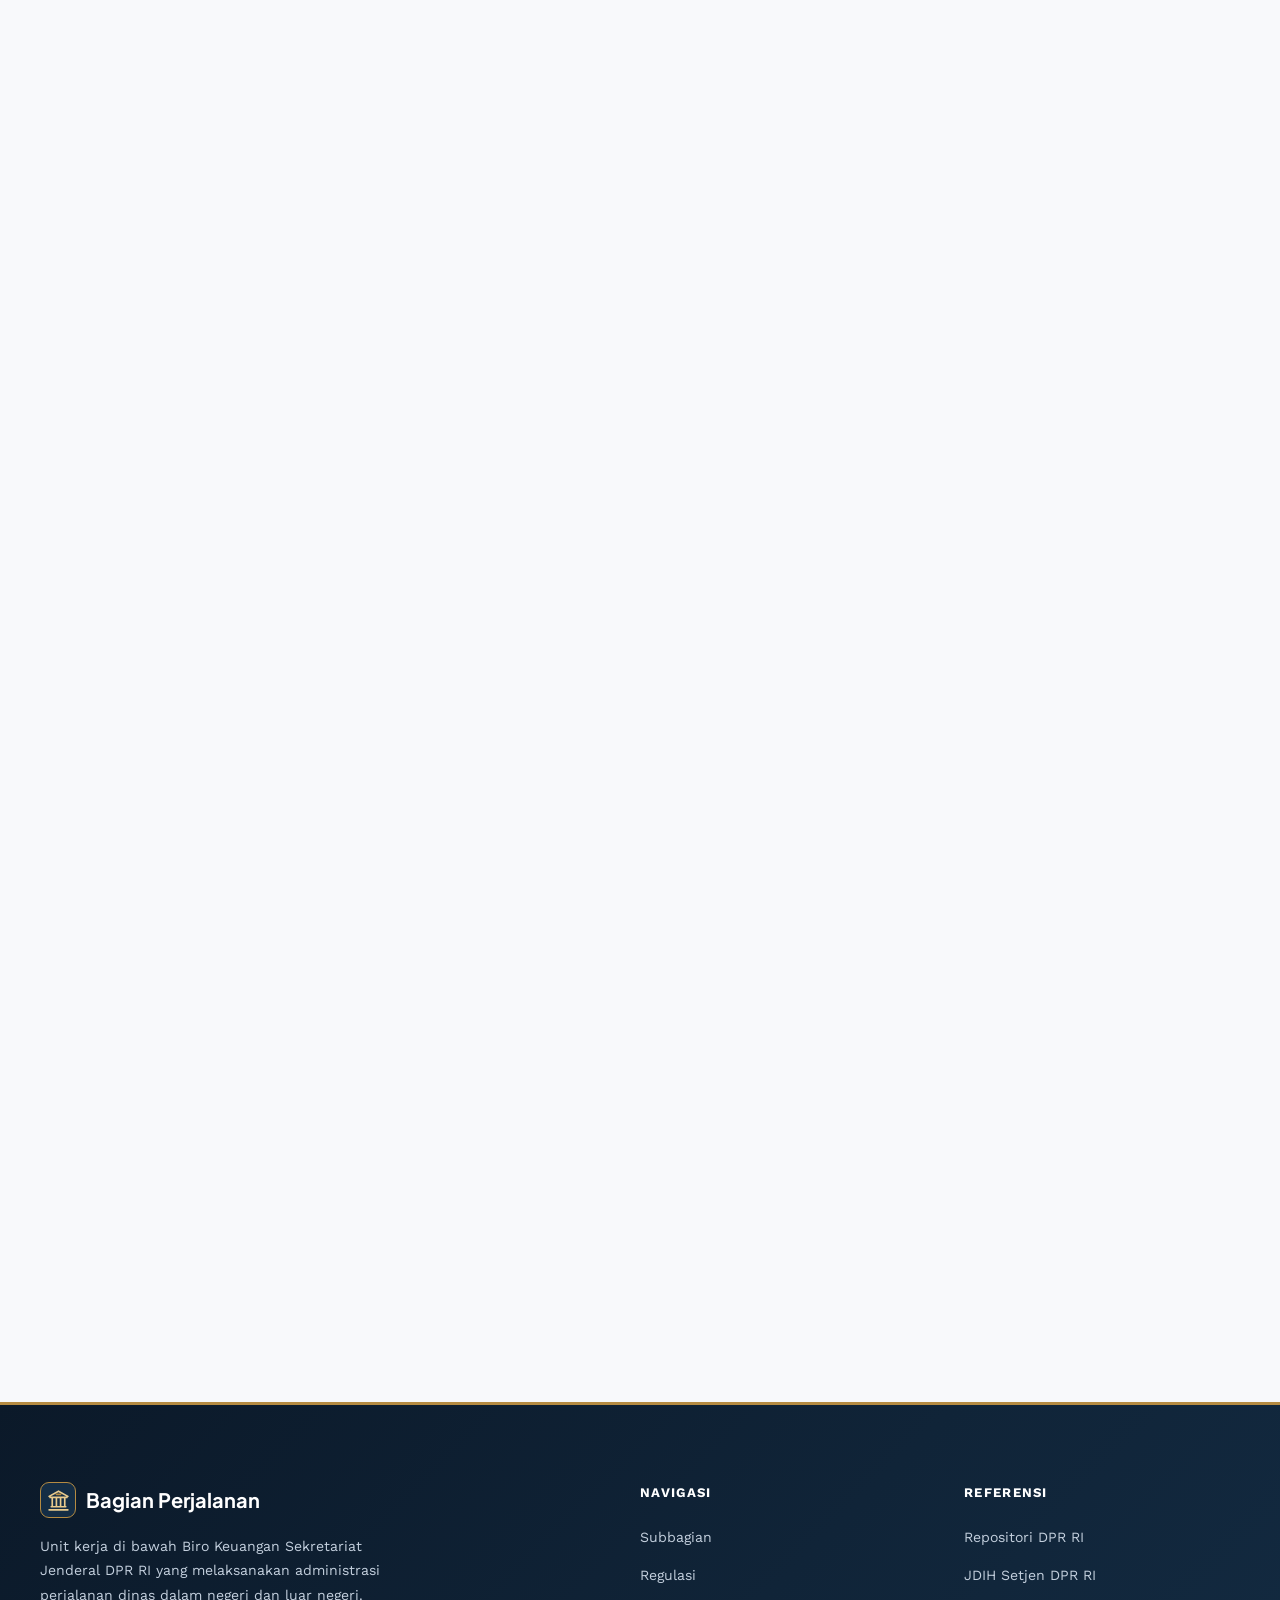
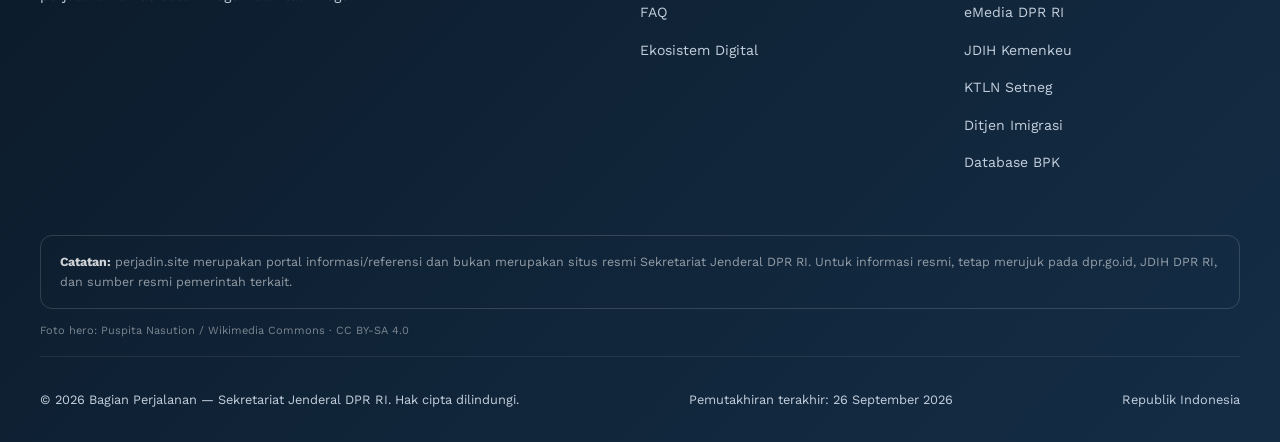
==== commit 25bfea33: "Renumber regulations after adding PER-22/PB/2013" ====
--- a/index.html
+++ b/index.html
@@ -215,28 +215,28 @@
     <div class="regulasi-category reveal">
       <div class="regulasi-category-title"><div class="cat-icon keuangan"><img src="/assets/regulasi-pmk-ln.svg?v=20260926-1" alt="PMK Perjalanan Dinas Luar Negeri" width="128" height="128" loading="lazy" decoding="async"></div><span>PMK — Perjalanan Dinas Luar Negeri</span></div>
       <div class="regulasi-list">
-        <a class="regulasi-item" href="https://jdih.kemenkeu.go.id/dok/164-pmk-05-2015" target="_blank" rel="noopener noreferrer" aria-label="Buka PMK No. 164/PMK.05/2015 (tab baru)"><div class="regulasi-num">17</div><div class="regulasi-content"><h4>PMK No. 164/PMK.05/2015</h4><p>Tata Cara Pelaksanaan Perjalanan Dinas Luar Negeri. Berlaku dengan perubahan melalui PMK No. 227/PMK.05/2016 dan terakhir PMK No. 181/PMK.05/2019.</p><span class="regulasi-tag tag-utama">PMK</span><span class="regulasi-status status-amended">Berlaku · Telah Diubah</span><span class="regulasi-source">Buka dokumen peraturan</span></div></a>
-        <a class="regulasi-item" href="https://jdih.kemenkeu.go.id/dok/227-pmk-05-2016" target="_blank" rel="noopener noreferrer" aria-label="Buka PMK No. 227/PMK.05/2016 (tab baru)"><div class="regulasi-num">18</div><div class="regulasi-content"><h4>PMK No. 227/PMK.05/2016</h4><p>Perubahan atas PMK No. 164/PMK.05/2015 tentang Tata Cara Pelaksanaan Perjalanan Dinas Luar Negeri; kemudian diubah kembali melalui PMK No. 181/PMK.05/2019.</p><span class="regulasi-tag tag-utama">PMK</span><span class="regulasi-status status-amended">Berlaku · Perubahan Pertama</span><span class="regulasi-source">Buka dokumen peraturan</span></div></a>
-        <a class="regulasi-item" href="https://jdih.kemenkeu.go.id/dok/181-pmk-05-2019" target="_blank" rel="noopener noreferrer" aria-label="Buka PMK No. 181/PMK.05/2019 (tab baru)"><div class="regulasi-num">19</div><div class="regulasi-content"><h4>PMK No. 181/PMK.05/2019</h4><p>Perubahan kedua sekaligus perubahan terbaru yang tercatat atas PMK No. 164/PMK.05/2015 tentang Tata Cara Pelaksanaan Perjalanan Dinas Luar Negeri.</p><span class="regulasi-tag tag-utama">PMK</span><span class="regulasi-status status-active">Berlaku · Perubahan Kedua</span><span class="regulasi-source">Buka dokumen peraturan</span></div></a>
+        <a class="regulasi-item" href="https://jdih.kemenkeu.go.id/dok/164-pmk-05-2015" target="_blank" rel="noopener noreferrer" aria-label="Buka PMK No. 164/PMK.05/2015 (tab baru)"><div class="regulasi-num">18</div><div class="regulasi-content"><h4>PMK No. 164/PMK.05/2015</h4><p>Tata Cara Pelaksanaan Perjalanan Dinas Luar Negeri. Berlaku dengan perubahan melalui PMK No. 227/PMK.05/2016 dan terakhir PMK No. 181/PMK.05/2019.</p><span class="regulasi-tag tag-utama">PMK</span><span class="regulasi-status status-amended">Berlaku · Telah Diubah</span><span class="regulasi-source">Buka dokumen peraturan</span></div></a>
+        <a class="regulasi-item" href="https://jdih.kemenkeu.go.id/dok/227-pmk-05-2016" target="_blank" rel="noopener noreferrer" aria-label="Buka PMK No. 227/PMK.05/2016 (tab baru)"><div class="regulasi-num">19</div><div class="regulasi-content"><h4>PMK No. 227/PMK.05/2016</h4><p>Perubahan atas PMK No. 164/PMK.05/2015 tentang Tata Cara Pelaksanaan Perjalanan Dinas Luar Negeri; kemudian diubah kembali melalui PMK No. 181/PMK.05/2019.</p><span class="regulasi-tag tag-utama">PMK</span><span class="regulasi-status status-amended">Berlaku · Perubahan Pertama</span><span class="regulasi-source">Buka dokumen peraturan</span></div></a>
+        <a class="regulasi-item" href="https://jdih.kemenkeu.go.id/dok/181-pmk-05-2019" target="_blank" rel="noopener noreferrer" aria-label="Buka PMK No. 181/PMK.05/2019 (tab baru)"><div class="regulasi-num">20</div><div class="regulasi-content"><h4>PMK No. 181/PMK.05/2019</h4><p>Perubahan kedua sekaligus perubahan terbaru yang tercatat atas PMK No. 164/PMK.05/2015 tentang Tata Cara Pelaksanaan Perjalanan Dinas Luar Negeri.</p><span class="regulasi-tag tag-utama">PMK</span><span class="regulasi-status status-active">Berlaku · Perubahan Kedua</span><span class="regulasi-source">Buka dokumen peraturan</span></div></a>
       </div>
     </div>
 
     <div class="regulasi-category reveal">
       <div class="regulasi-category-title"><div class="cat-icon pdln"><img src="/assets/regulasi-persetujuan-pdln.svg?v=20260926-1" alt="Aturan Surat Persetujuan Perjalanan Dinas Luar Negeri" width="128" height="128" loading="lazy" decoding="async"></div><span>Aturan Surat Persetujuan Perjalanan Dinas Luar Negeri</span></div>
       <div class="regulasi-list">
-        <a class="regulasi-item" href="https://setkab.go.id/mensesneg-terbitkan-surat-edaran-nomor-b-32-m-s-ln-00-12-2024-terkait-kebijakan-lzin-perjalanan-dinas-luar-negeri/" target="_blank" rel="noopener noreferrer" aria-label="Buka Surat Mensesneg No. B-32/M/S/LN.00/12/2024 (tab baru)"><div class="regulasi-num">20</div><div class="regulasi-content"><h4>Surat Mensesneg No. B-32/M/S/LN.00/12/2024</h4><p>Kebijakan Izin Perjalanan Dinas Luar Negeri tertanggal 23 Desember 2024. Tautan diarahkan ke informasi resmi Sekretariat Kabinet mengenai penerbitan surat tersebut.</p><span class="regulasi-tag tag-utama">Surat Mensesneg</span><span class="regulasi-status status-info">Kebijakan PDLN · 2024</span><span class="regulasi-source">Buka sumber resmi Setkab</span></div></a>
-        <a class="regulasi-item" href="https://www.setneg.go.id/baca/index/perjalanan_dinas_luar_negeri" target="_blank" rel="noopener noreferrer" aria-label="Buka Surat Persetujuan Perjalanan Dinas Luar Negeri (tab baru)"><div class="regulasi-num">21</div><div class="regulasi-content"><h4>Surat Persetujuan Perjalanan Dinas Luar Negeri</h4><p>Penjelasan mekanisme administrasi dan surat persetujuan perjalanan dinas luar negeri pada situs Kementerian Sekretariat Negara. Dokumen ini merupakan panduan layanan, bukan peraturan bernomor.</p><span class="regulasi-tag tag-utama">Panduan Layanan</span><span class="regulasi-status status-info">Non-Peraturan</span><span class="regulasi-source">Buka panduan resmi Setneg</span></div></a>
+        <a class="regulasi-item" href="https://setkab.go.id/mensesneg-terbitkan-surat-edaran-nomor-b-32-m-s-ln-00-12-2024-terkait-kebijakan-lzin-perjalanan-dinas-luar-negeri/" target="_blank" rel="noopener noreferrer" aria-label="Buka Surat Mensesneg No. B-32/M/S/LN.00/12/2024 (tab baru)"><div class="regulasi-num">21</div><div class="regulasi-content"><h4>Surat Mensesneg No. B-32/M/S/LN.00/12/2024</h4><p>Kebijakan Izin Perjalanan Dinas Luar Negeri tertanggal 23 Desember 2024. Tautan diarahkan ke informasi resmi Sekretariat Kabinet mengenai penerbitan surat tersebut.</p><span class="regulasi-tag tag-utama">Surat Mensesneg</span><span class="regulasi-status status-info">Kebijakan PDLN · 2024</span><span class="regulasi-source">Buka sumber resmi Setkab</span></div></a>
+        <a class="regulasi-item" href="https://www.setneg.go.id/baca/index/perjalanan_dinas_luar_negeri" target="_blank" rel="noopener noreferrer" aria-label="Buka Surat Persetujuan Perjalanan Dinas Luar Negeri (tab baru)"><div class="regulasi-num">22</div><div class="regulasi-content"><h4>Surat Persetujuan Perjalanan Dinas Luar Negeri</h4><p>Penjelasan mekanisme administrasi dan surat persetujuan perjalanan dinas luar negeri pada situs Kementerian Sekretariat Negara. Dokumen ini merupakan panduan layanan, bukan peraturan bernomor.</p><span class="regulasi-tag tag-utama">Panduan Layanan</span><span class="regulasi-status status-info">Non-Peraturan</span><span class="regulasi-source">Buka panduan resmi Setneg</span></div></a>
       </div>
     </div>
 
     <div class="regulasi-category reveal">
       <div class="regulasi-category-title"><div class="cat-icon paspor"><img src="/assets/regulasi-paspor.svg?v=20260926-1" alt="Aturan Terkait Paspor" width="128" height="128" loading="lazy" decoding="async"></div><span>Aturan Terkait Paspor</span></div>
       <div class="regulasi-list">
-        <a class="regulasi-item" href="https://jdih.kemenkeu.go.id/dok/uu-6-tahun-2011" target="_blank" rel="noopener noreferrer" aria-label="Buka UU No. 6 Tahun 2011 tentang Keimigrasian (tab baru)"><div class="regulasi-num">22</div><div class="regulasi-content"><h4>UU No. 6 Tahun 2011 tentang Keimigrasian</h4><p>Undang-Undang tentang Keimigrasian. Tetap berlaku dengan beberapa perubahan; perubahan ketiga dilakukan melalui UU No. 63 Tahun 2024.</p><span class="regulasi-tag tag-utama">Undang-Undang</span><span class="regulasi-status status-amended">Berlaku · Diubah terakhir UU 63/2024</span><span class="regulasi-source">Buka dokumen peraturan</span></div></a>
-        <a class="regulasi-item" href="https://jdih.kemenkeu.go.id/dok/pp-31-tahun-2013" target="_blank" rel="noopener noreferrer" aria-label="Buka PP No. 31 Tahun 2013 (tab baru)"><div class="regulasi-num">23</div><div class="regulasi-content"><h4>PP No. 31 Tahun 2013</h4><p>Peraturan Pelaksanaan UU No. 6 Tahun 2011 tentang Keimigrasian. Berlaku dengan beberapa perubahan, terakhir melalui PP No. 48 Tahun 2021.</p><span class="regulasi-tag tag-utama">Peraturan Pemerintah</span><span class="regulasi-status status-amended">Berlaku · Diubah terakhir PP 48/2021</span><span class="regulasi-source">Buka dokumen peraturan</span></div></a>
-        <a class="regulasi-item" href="https://www.peraturan.go.id/files/bn30-2019.pdf" target="_blank" rel="noopener noreferrer" aria-label="Buka Permenlu No. 2 Tahun 2019 tentang Paspor Diplomatik dan Paspor Dinas (tab baru)"><div class="regulasi-num">24</div><div class="regulasi-content"><h4>Permenlu No. 2 Tahun 2019</h4><p>Peraturan induk mengenai Paspor Diplomatik dan Paspor Dinas. Beberapa ketentuannya telah diubah melalui Permenlu No. 13 Tahun 2022, sehingga penerapannya perlu dibaca bersama peraturan perubahan tersebut.</p><span class="regulasi-tag tag-utama">Peraturan Menteri Luar Negeri</span><span class="regulasi-status status-amended">Berlaku · Telah Diubah</span><span class="regulasi-source">Buka dokumen resmi Peraturan.go.id</span></div></a>
-        <a class="regulasi-item" href="https://peraturan.go.id/id/permenlu-no-13-tahun-2022" target="_blank" rel="noopener noreferrer" aria-label="Buka Permenlu No. 13 Tahun 2022 (tab baru)"><div class="regulasi-num">25</div><div class="regulasi-content"><h4>Permenlu No. 13 Tahun 2022</h4><p>Perubahan atas Permenlu No. 2 Tahun 2019 tentang Paspor Diplomatik dan Paspor Dinas. Permenlu No. 2 Tahun 2019 tetap berlaku dengan perubahan ini.</p><span class="regulasi-tag tag-utama">Peraturan Menteri Luar Negeri</span><span class="regulasi-status status-active">Berlaku · Perubahan</span><span class="regulasi-source">Buka dokumen peraturan</span></div></a>
-        <a class="regulasi-item" href="https://kemenimipas.go.id/produk-hukum-mobile/keputusan-menteri-imigrasi-dan-pemasyarakatan-mobile/kepmen-no-m-ip-17-gr-01-01-tahun-2025-tentang-pelaksanaan-perekaman-data-biometrik-untuk-permohonan-paspor-dinas-di-seluruh-kantor-imigrasi" target="_blank" rel="noopener noreferrer" aria-label="Buka Kepmen Imipas No. M.IP-17.GR.01.01 Tahun 2025 (tab baru)"><div class="regulasi-num">26</div><div class="regulasi-content"><h4>Kepmen Imipas No. M.IP-17.GR.01.01 Tahun 2025</h4><p>Pelaksanaan perekaman data biometrik untuk permohonan paspor dinas di seluruh kantor imigrasi. Sumber resmi Kementerian Imigrasi dan Pemasyarakatan.</p><span class="regulasi-tag tag-utama">Keputusan Menteri</span><span class="regulasi-status status-info">Ketentuan 2025</span><span class="regulasi-source">Buka dokumen peraturan</span></div></a>
+        <a class="regulasi-item" href="https://jdih.kemenkeu.go.id/dok/uu-6-tahun-2011" target="_blank" rel="noopener noreferrer" aria-label="Buka UU No. 6 Tahun 2011 tentang Keimigrasian (tab baru)"><div class="regulasi-num">23</div><div class="regulasi-content"><h4>UU No. 6 Tahun 2011 tentang Keimigrasian</h4><p>Undang-Undang tentang Keimigrasian. Tetap berlaku dengan beberapa perubahan; perubahan ketiga dilakukan melalui UU No. 63 Tahun 2024.</p><span class="regulasi-tag tag-utama">Undang-Undang</span><span class="regulasi-status status-amended">Berlaku · Diubah terakhir UU 63/2024</span><span class="regulasi-source">Buka dokumen peraturan</span></div></a>
+        <a class="regulasi-item" href="https://jdih.kemenkeu.go.id/dok/pp-31-tahun-2013" target="_blank" rel="noopener noreferrer" aria-label="Buka PP No. 31 Tahun 2013 (tab baru)"><div class="regulasi-num">24</div><div class="regulasi-content"><h4>PP No. 31 Tahun 2013</h4><p>Peraturan Pelaksanaan UU No. 6 Tahun 2011 tentang Keimigrasian. Berlaku dengan beberapa perubahan, terakhir melalui PP No. 48 Tahun 2021.</p><span class="regulasi-tag tag-utama">Peraturan Pemerintah</span><span class="regulasi-status status-amended">Berlaku · Diubah terakhir PP 48/2021</span><span class="regulasi-source">Buka dokumen peraturan</span></div></a>
+        <a class="regulasi-item" href="https://www.peraturan.go.id/files/bn30-2019.pdf" target="_blank" rel="noopener noreferrer" aria-label="Buka Permenlu No. 2 Tahun 2019 tentang Paspor Diplomatik dan Paspor Dinas (tab baru)"><div class="regulasi-num">25</div><div class="regulasi-content"><h4>Permenlu No. 2 Tahun 2019</h4><p>Peraturan induk mengenai Paspor Diplomatik dan Paspor Dinas. Beberapa ketentuannya telah diubah melalui Permenlu No. 13 Tahun 2022, sehingga penerapannya perlu dibaca bersama peraturan perubahan tersebut.</p><span class="regulasi-tag tag-utama">Peraturan Menteri Luar Negeri</span><span class="regulasi-status status-amended">Berlaku · Telah Diubah</span><span class="regulasi-source">Buka dokumen resmi Peraturan.go.id</span></div></a>
+        <a class="regulasi-item" href="https://peraturan.go.id/id/permenlu-no-13-tahun-2022" target="_blank" rel="noopener noreferrer" aria-label="Buka Permenlu No. 13 Tahun 2022 (tab baru)"><div class="regulasi-num">26</div><div class="regulasi-content"><h4>Permenlu No. 13 Tahun 2022</h4><p>Perubahan atas Permenlu No. 2 Tahun 2019 tentang Paspor Diplomatik dan Paspor Dinas. Permenlu No. 2 Tahun 2019 tetap berlaku dengan perubahan ini.</p><span class="regulasi-tag tag-utama">Peraturan Menteri Luar Negeri</span><span class="regulasi-status status-active">Berlaku · Perubahan</span><span class="regulasi-source">Buka dokumen peraturan</span></div></a>
+        <a class="regulasi-item" href="https://kemenimipas.go.id/produk-hukum-mobile/keputusan-menteri-imigrasi-dan-pemasyarakatan-mobile/kepmen-no-m-ip-17-gr-01-01-tahun-2025-tentang-pelaksanaan-perekaman-data-biometrik-untuk-permohonan-paspor-dinas-di-seluruh-kantor-imigrasi" target="_blank" rel="noopener noreferrer" aria-label="Buka Kepmen Imipas No. M.IP-17.GR.01.01 Tahun 2025 (tab baru)"><div class="regulasi-num">27</div><div class="regulasi-content"><h4>Kepmen Imipas No. M.IP-17.GR.01.01 Tahun 2025</h4><p>Pelaksanaan perekaman data biometrik untuk permohonan paspor dinas di seluruh kantor imigrasi. Sumber resmi Kementerian Imigrasi dan Pemasyarakatan.</p><span class="regulasi-tag tag-utama">Keputusan Menteri</span><span class="regulasi-status status-info">Ketentuan 2025</span><span class="regulasi-source">Buka dokumen peraturan</span></div></a>
       </div>
     </div>
   </div>
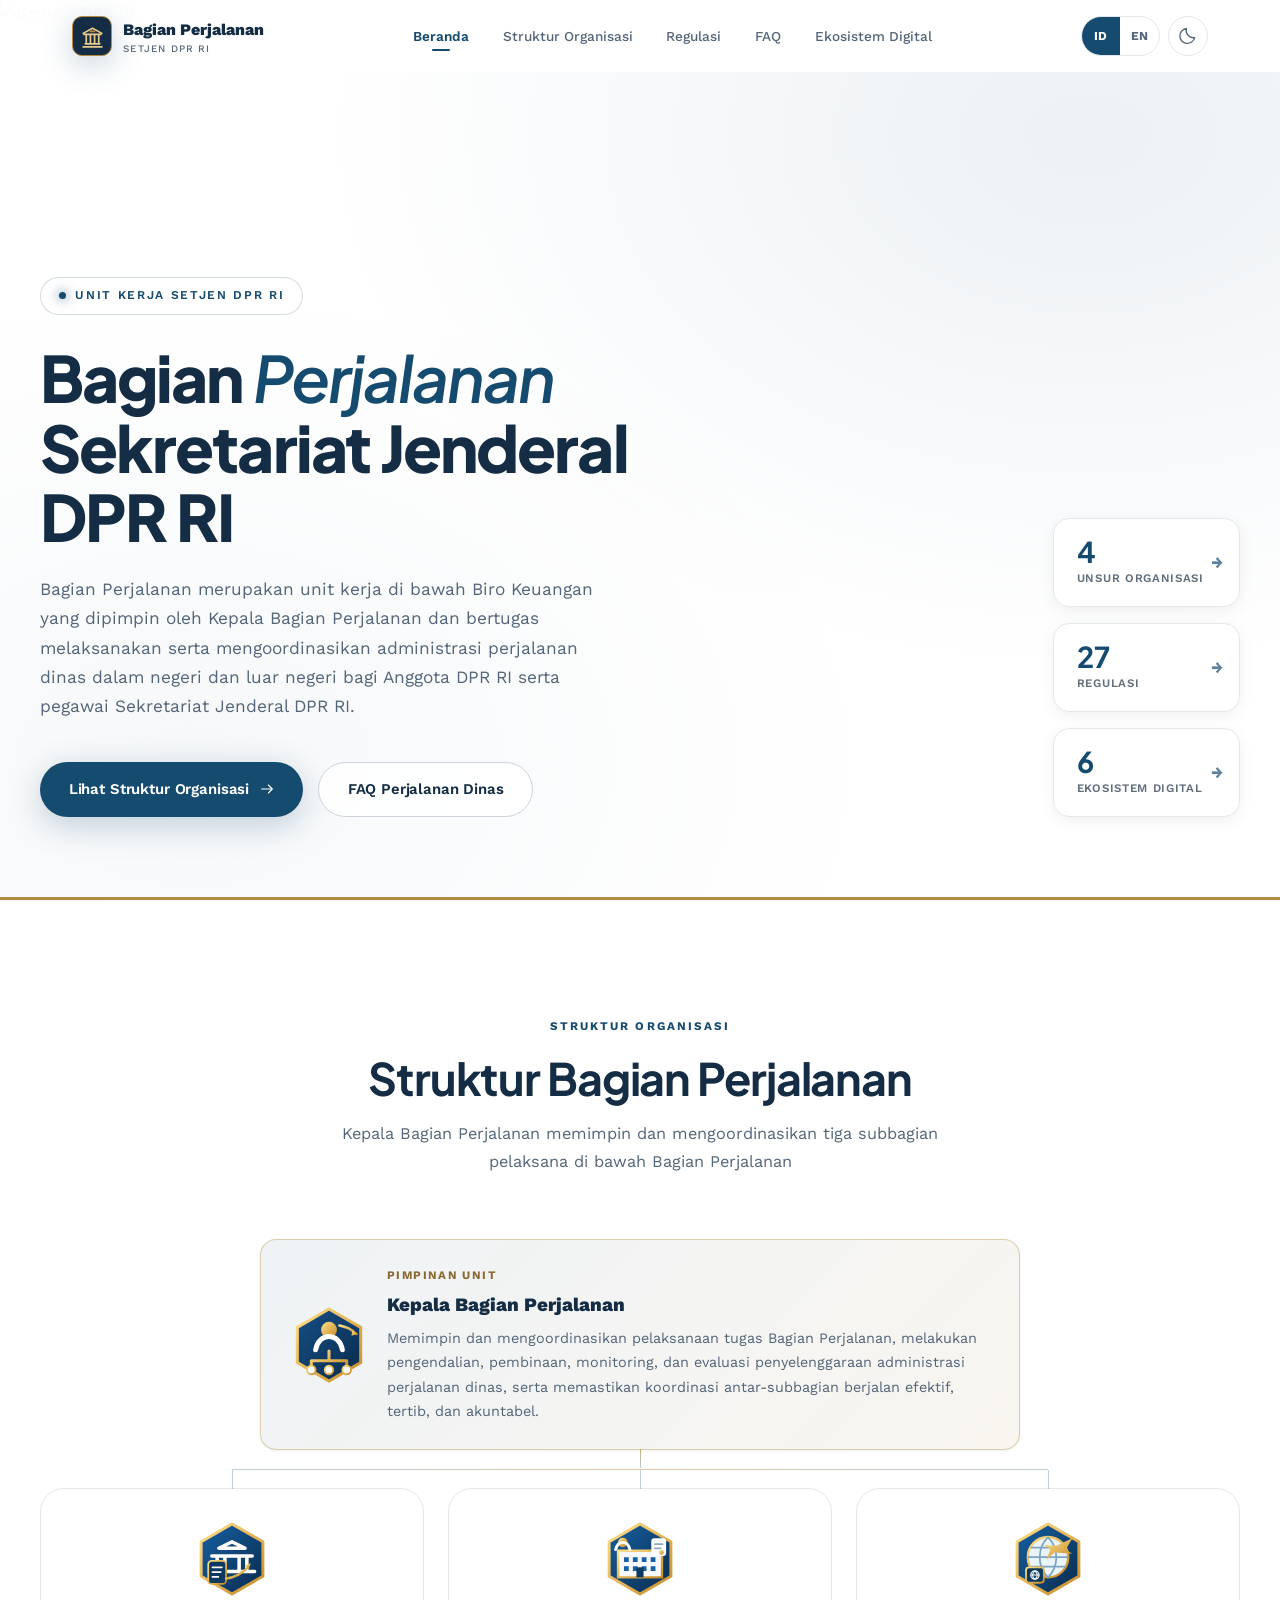
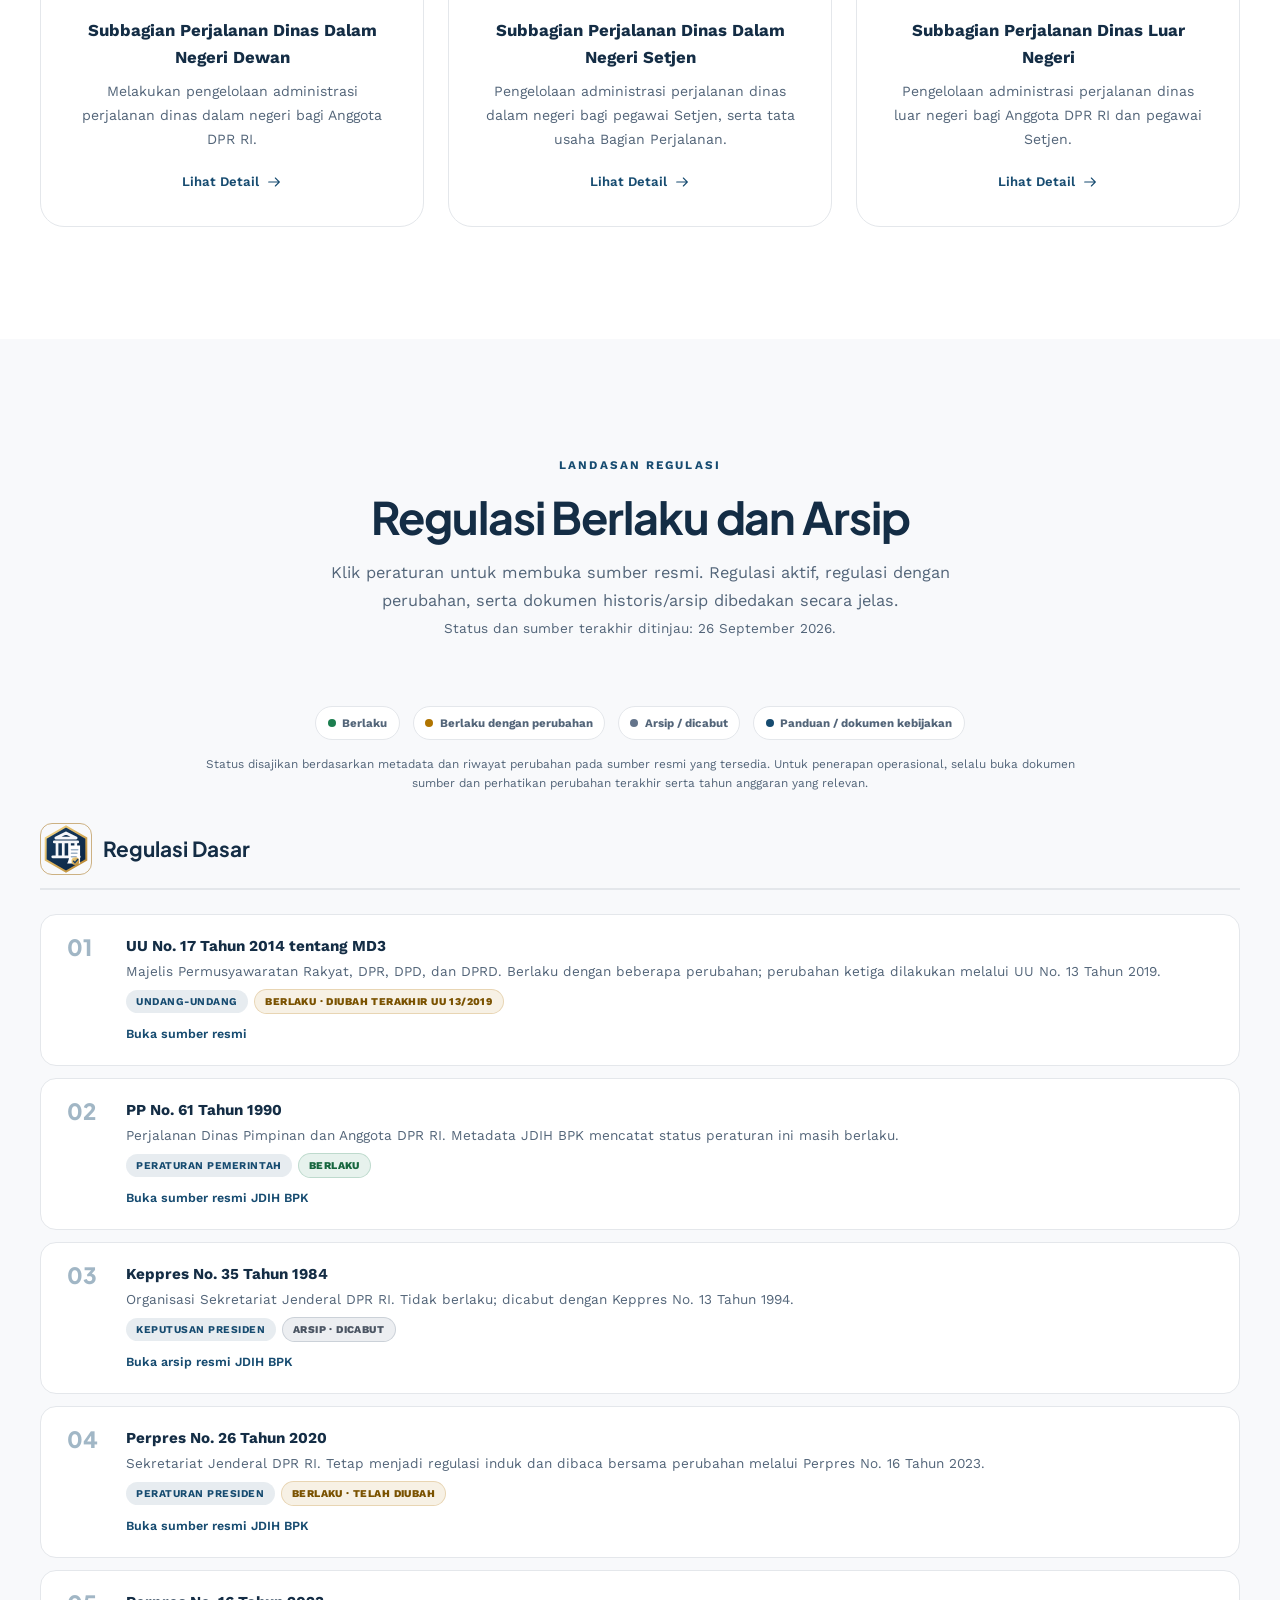
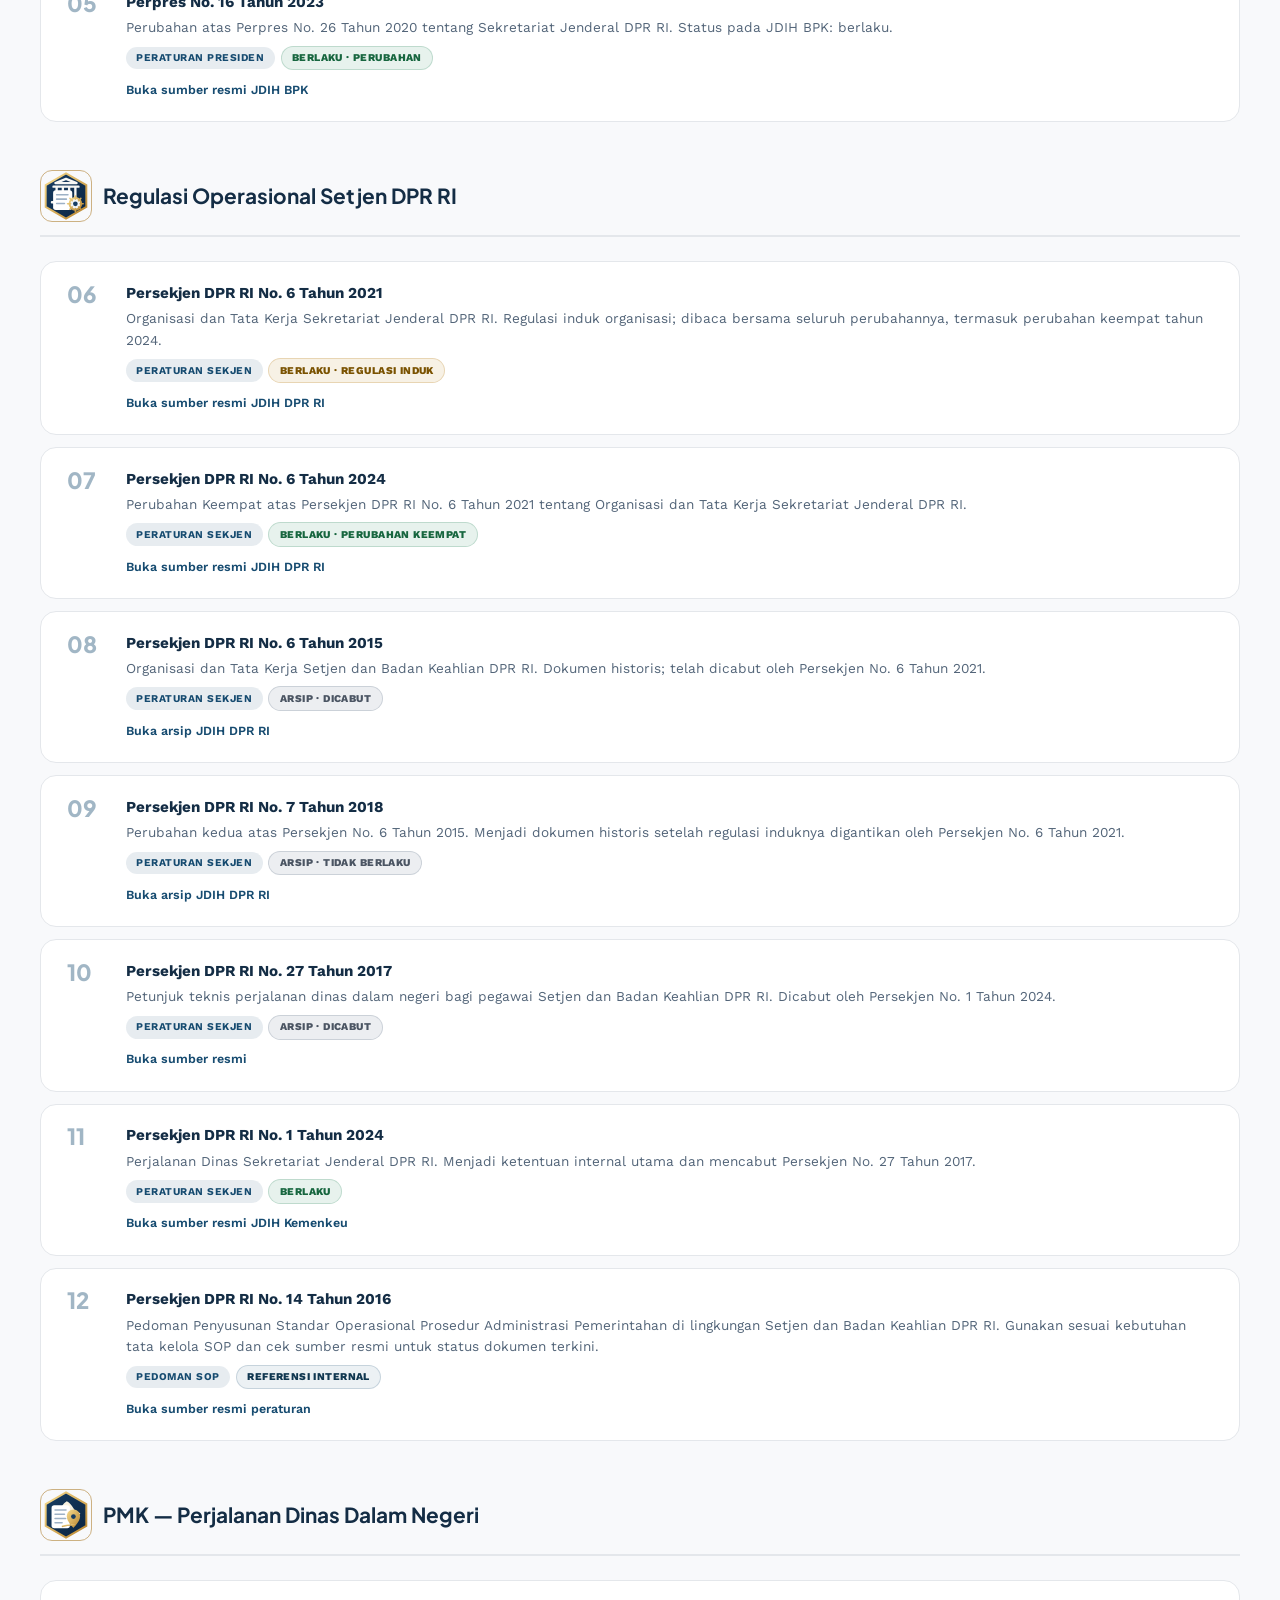
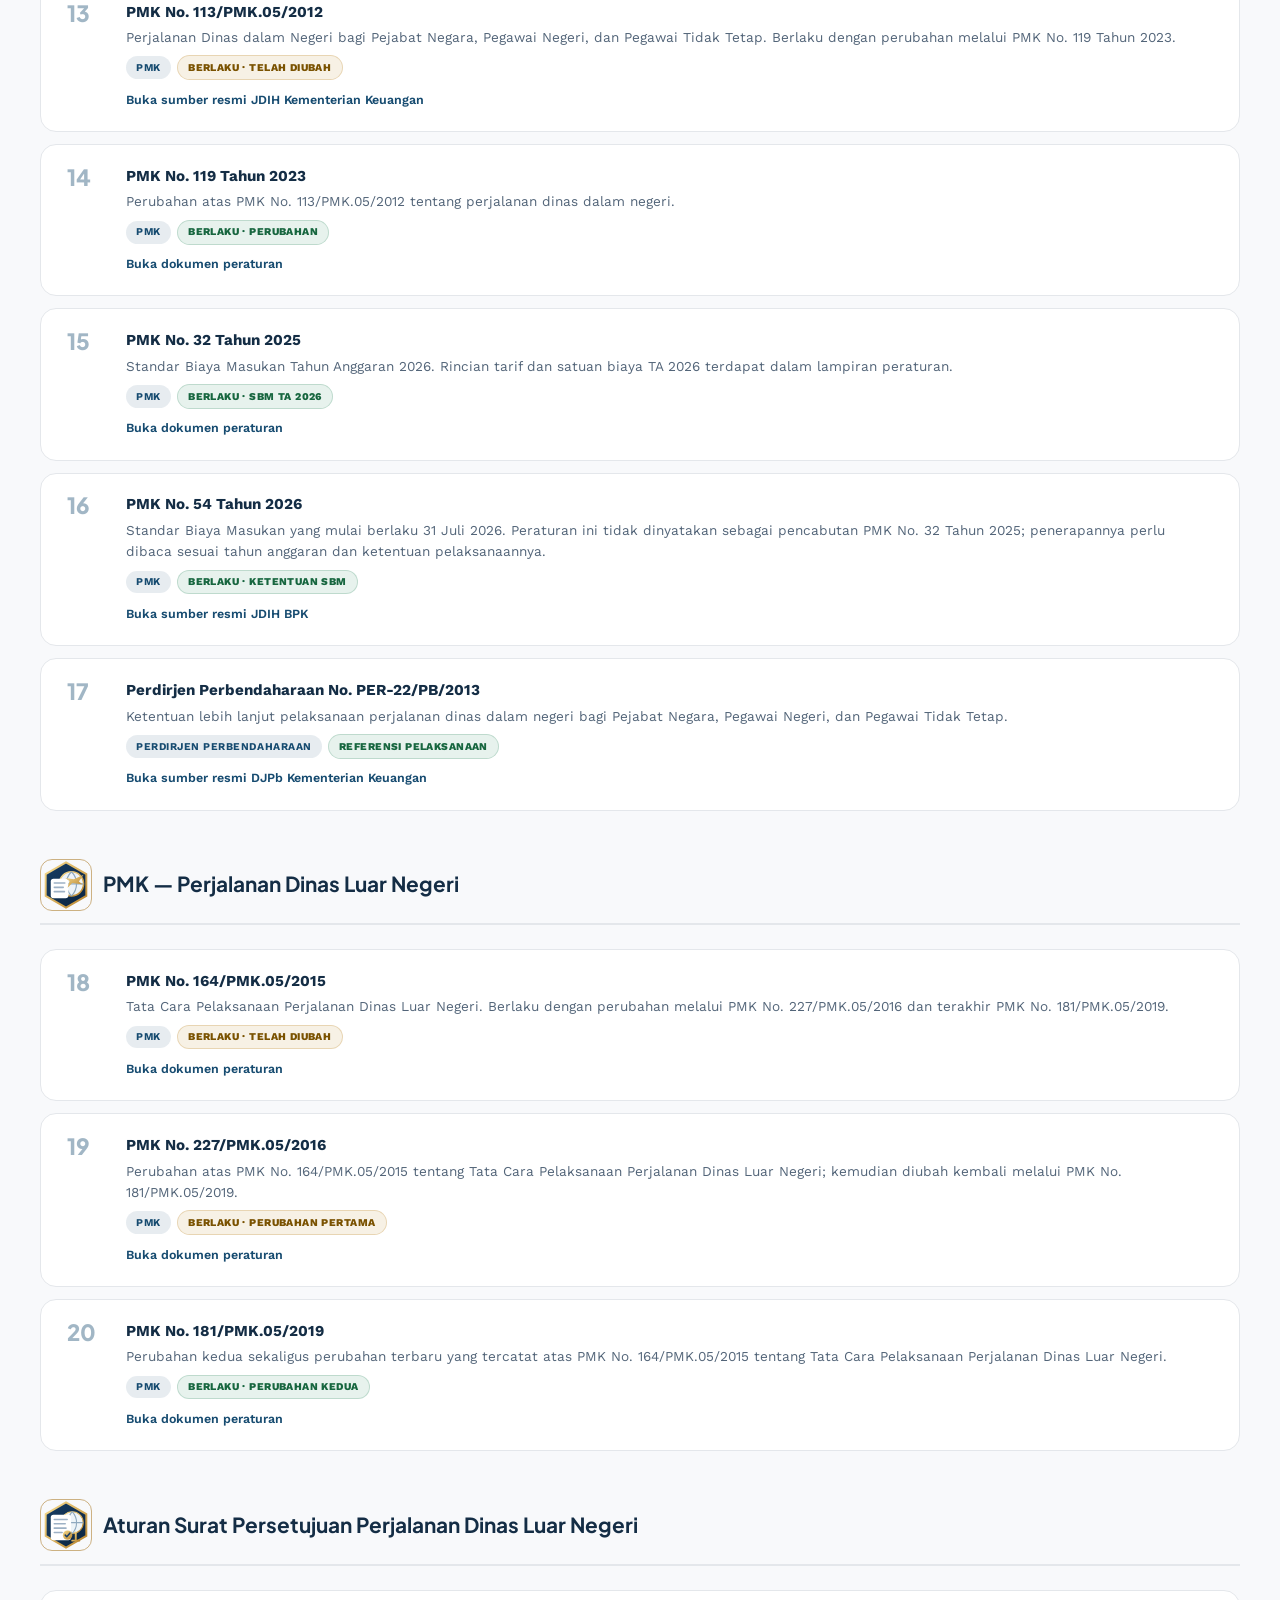
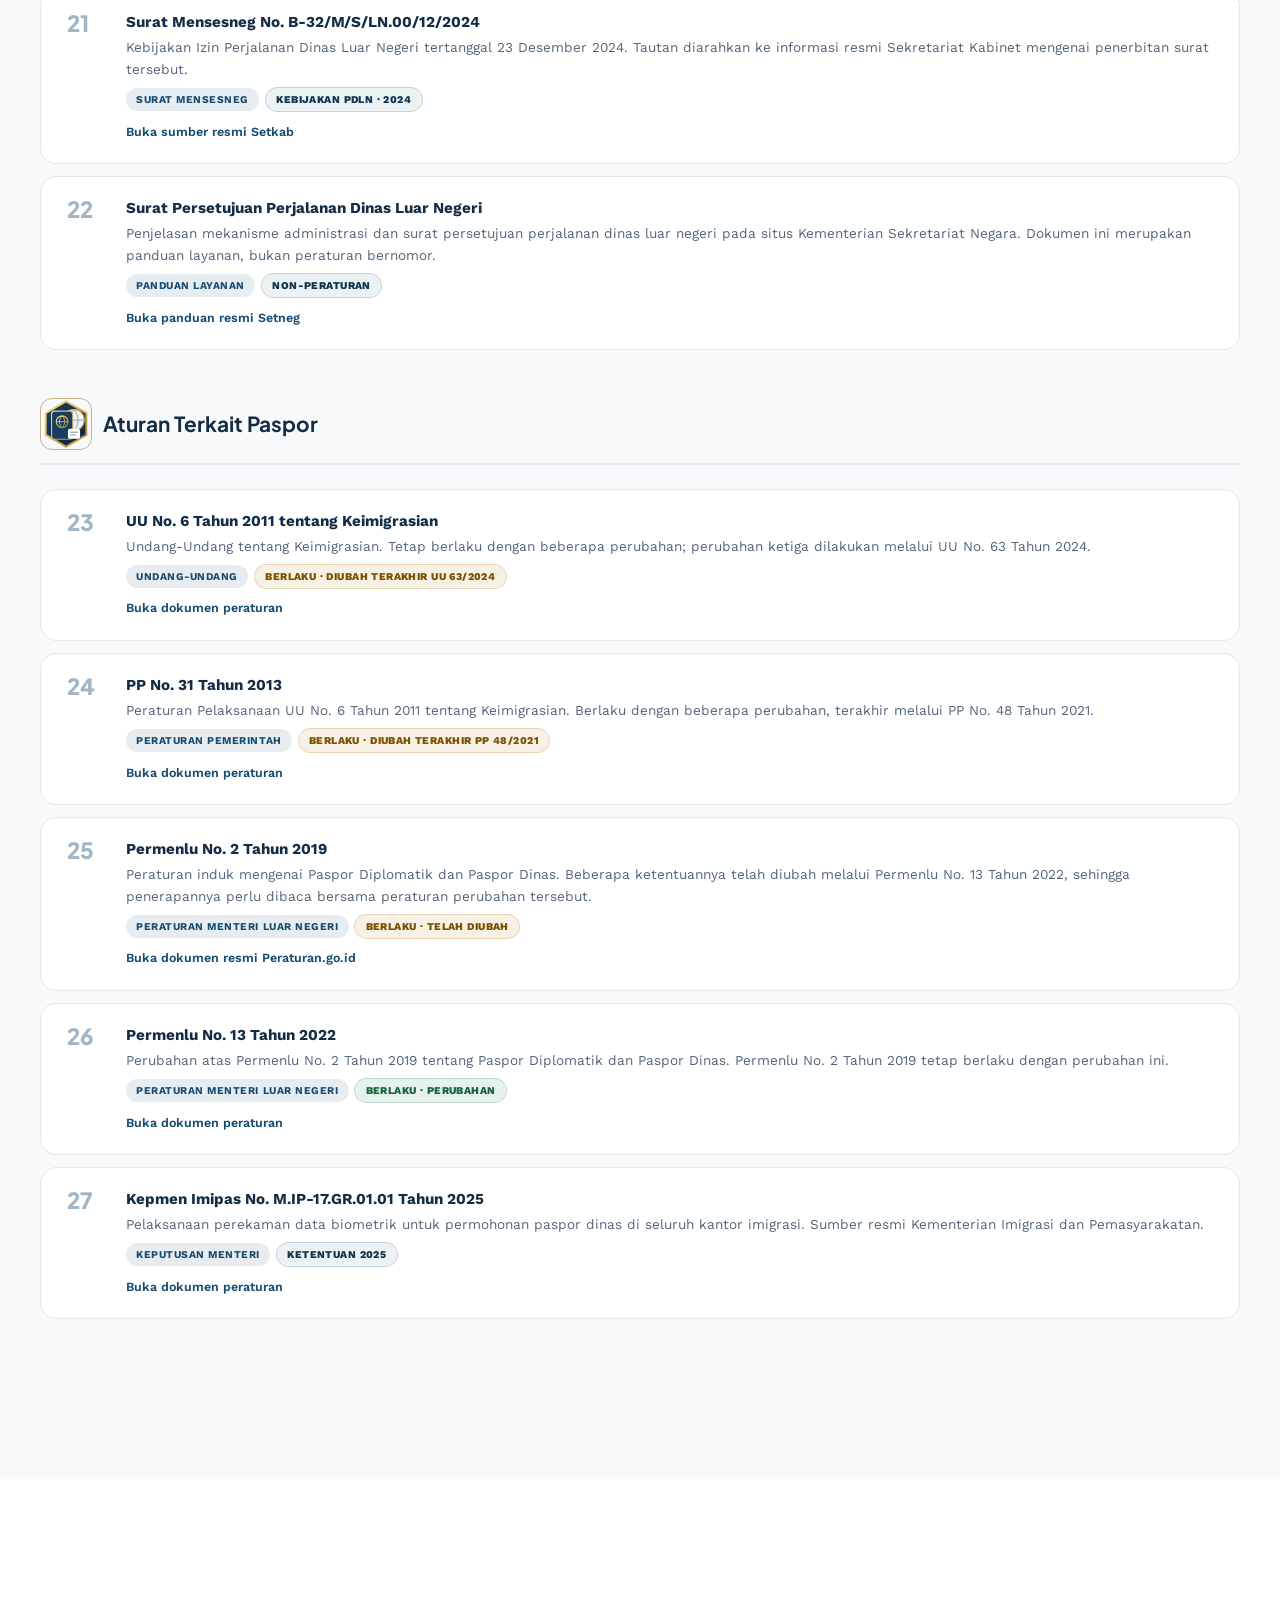
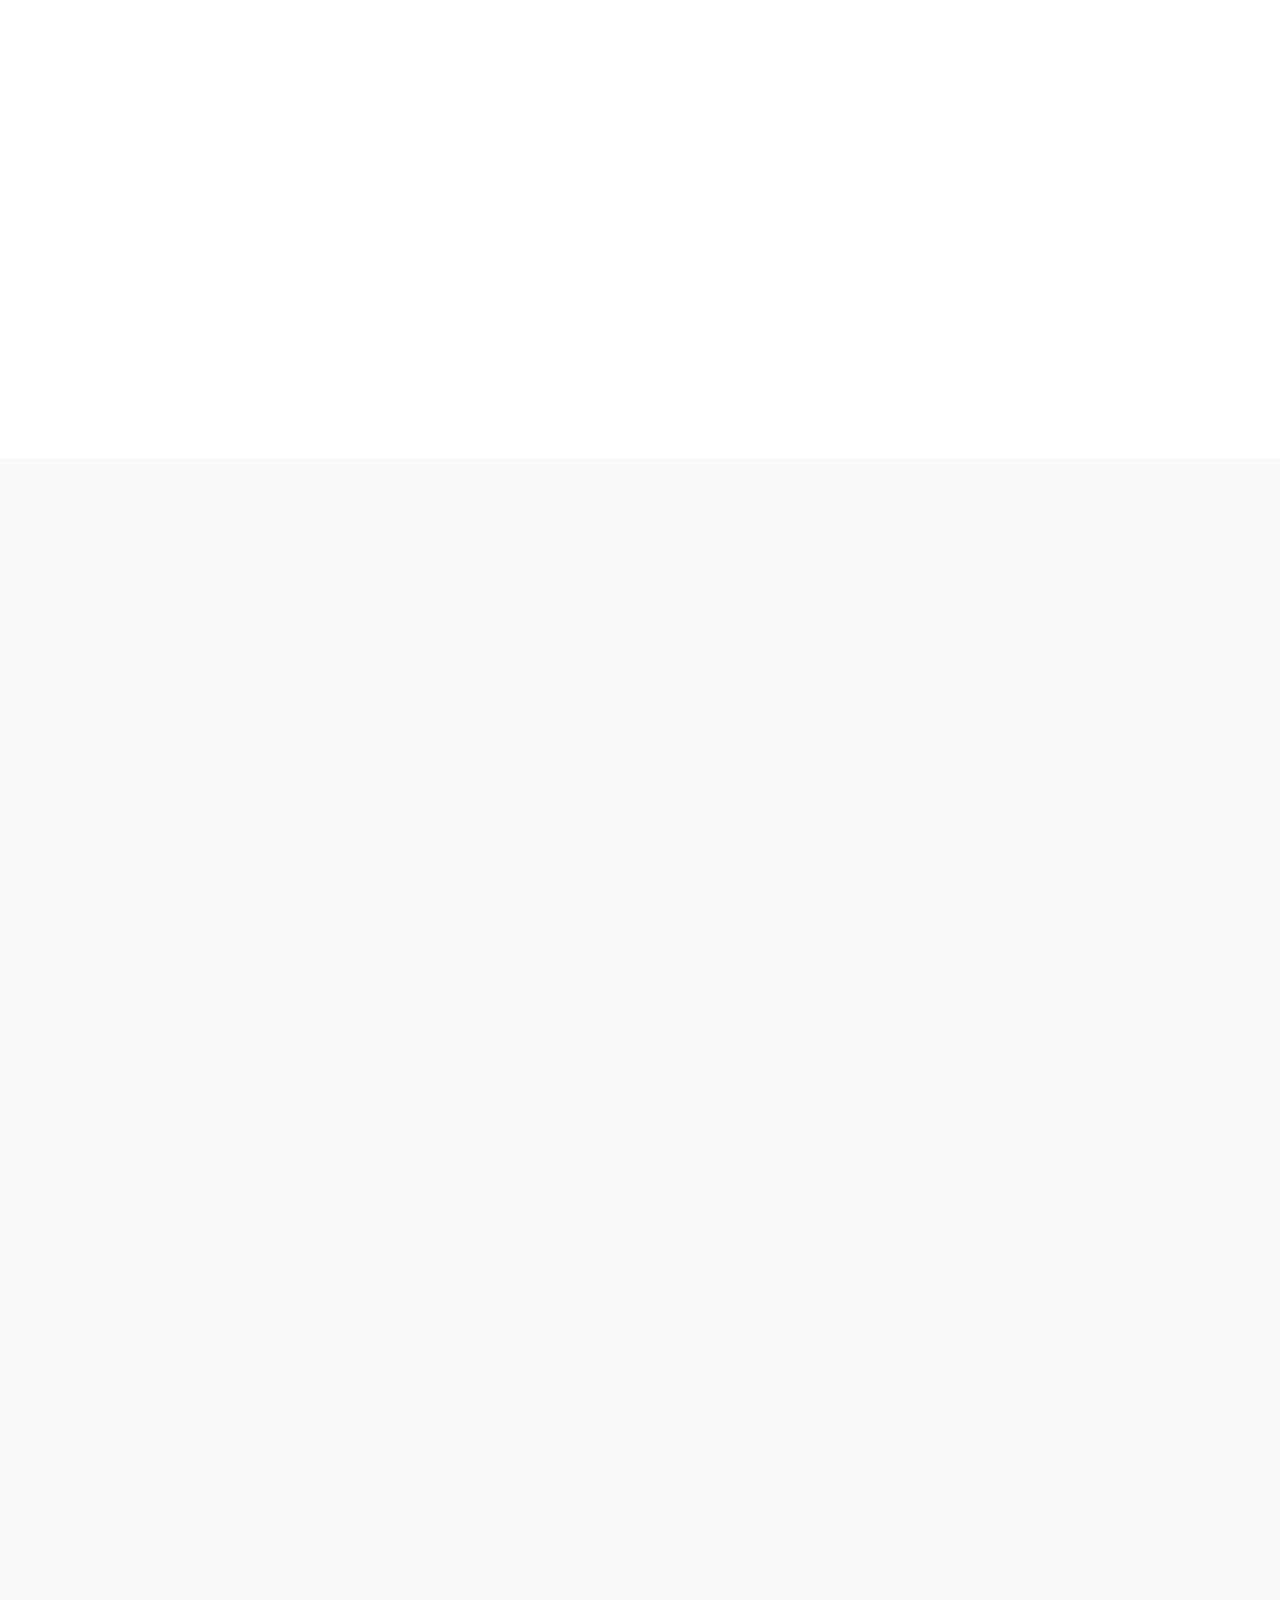
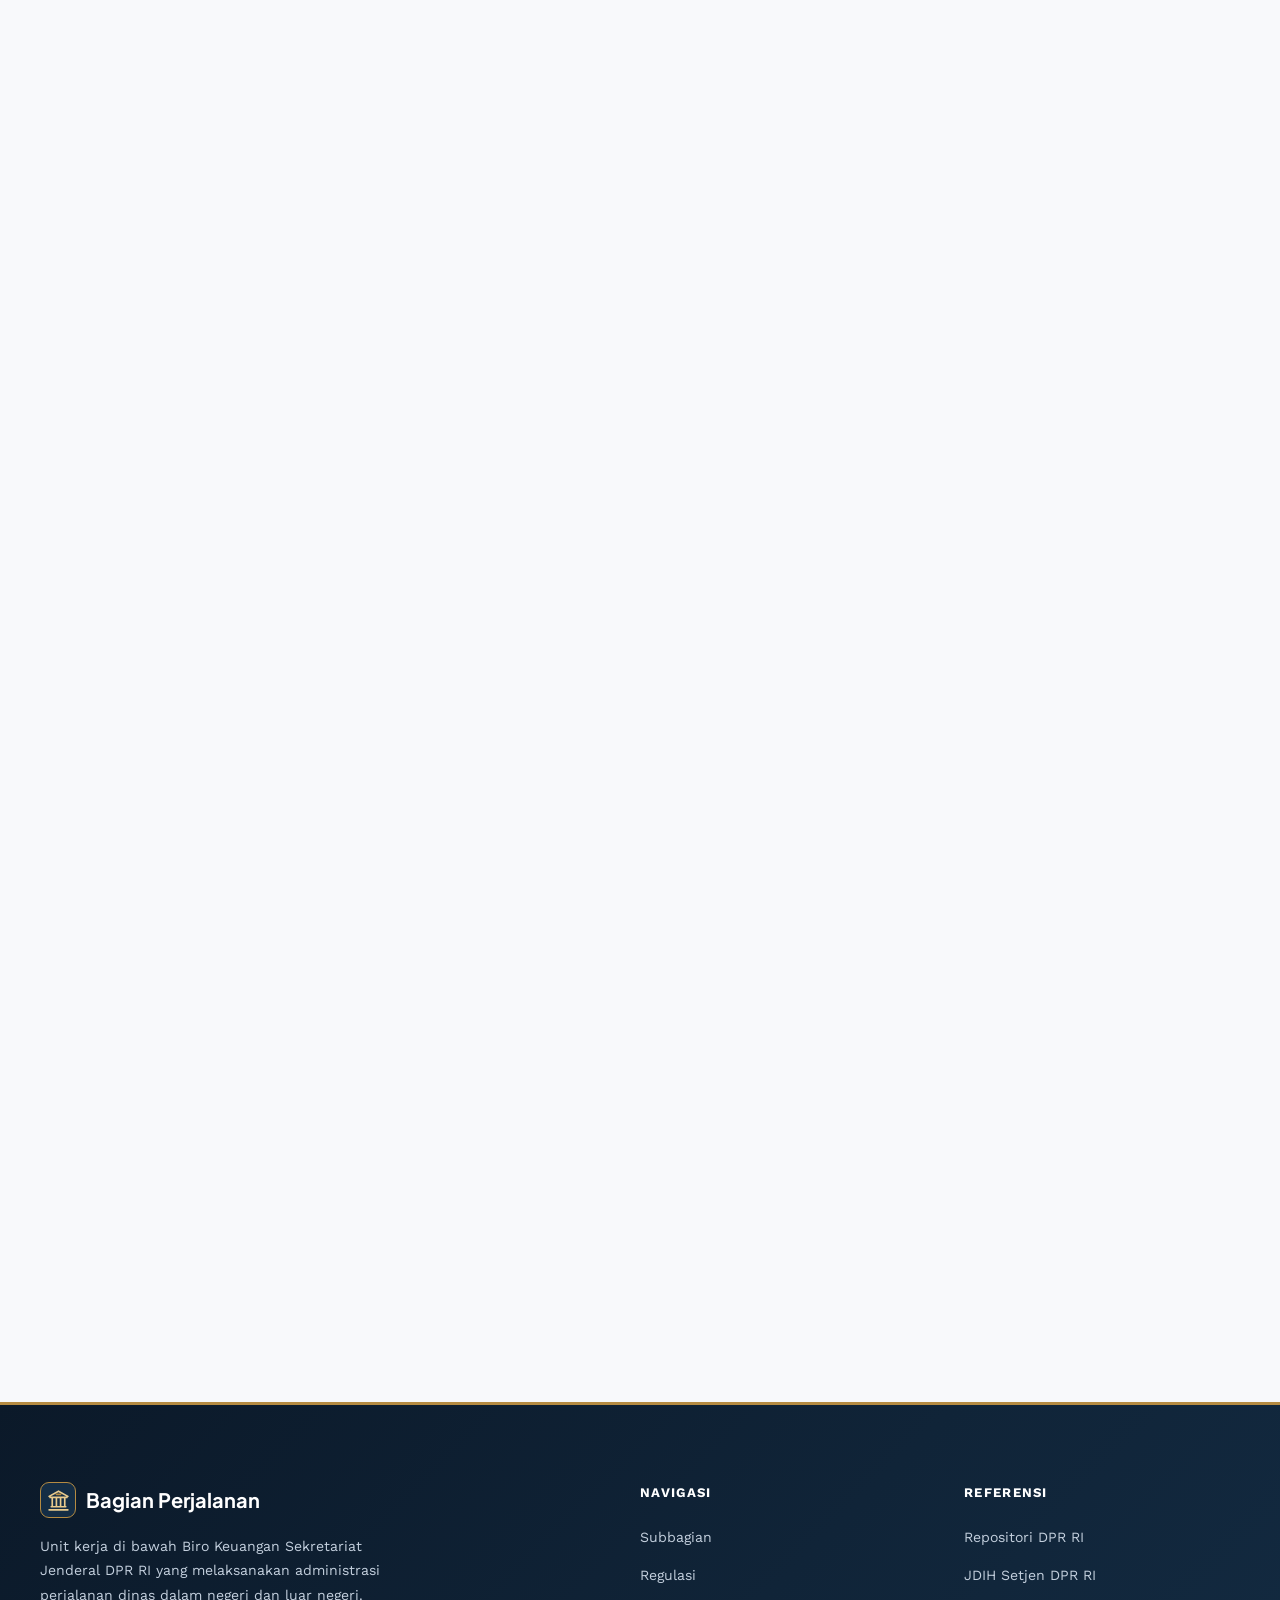
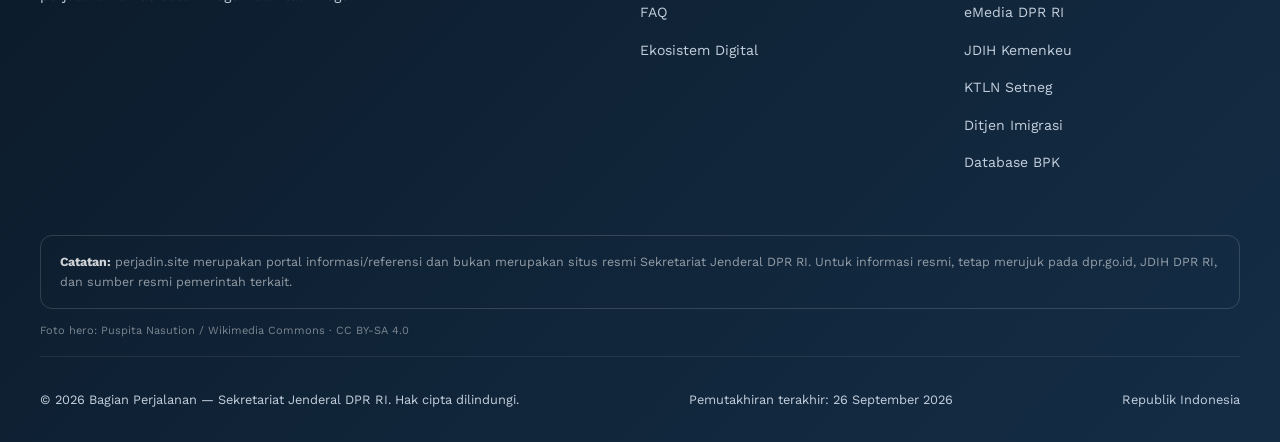
==== commit 63b344d5: "Update total regulasi menjadi 27" ====
--- a/index.html
+++ b/index.html
@@ -116,7 +116,7 @@
     </div>
     <div class="hero-stats">
       <a class="hero-stat quick-nav" href="#struktur" aria-label="Lihat Struktur Organisasi"><div class="hero-stat-value"><span class="counter" data-target="4">0</span></div><div class="hero-stat-label">Unsur Organisasi</div></a>
-      <a class="hero-stat quick-nav" href="#regulasi" aria-label="Lihat Regulasi"><div class="hero-stat-value"><span class="counter" data-target="26">0</span></div><div class="hero-stat-label">Regulasi</div></a>
+      <a class="hero-stat quick-nav" href="#regulasi" aria-label="Lihat Regulasi"><div class="hero-stat-value"><span class="counter" data-target="27">0</span></div><div class="hero-stat-label">Regulasi</div></a>
       <a class="hero-stat quick-nav" href="#digital" aria-label="Lihat Ekosistem Digital"><div class="hero-stat-value"><span class="counter" data-target="6">0</span></div><div class="hero-stat-label">Ekosistem Digital</div></a>
     </div>
   </div>
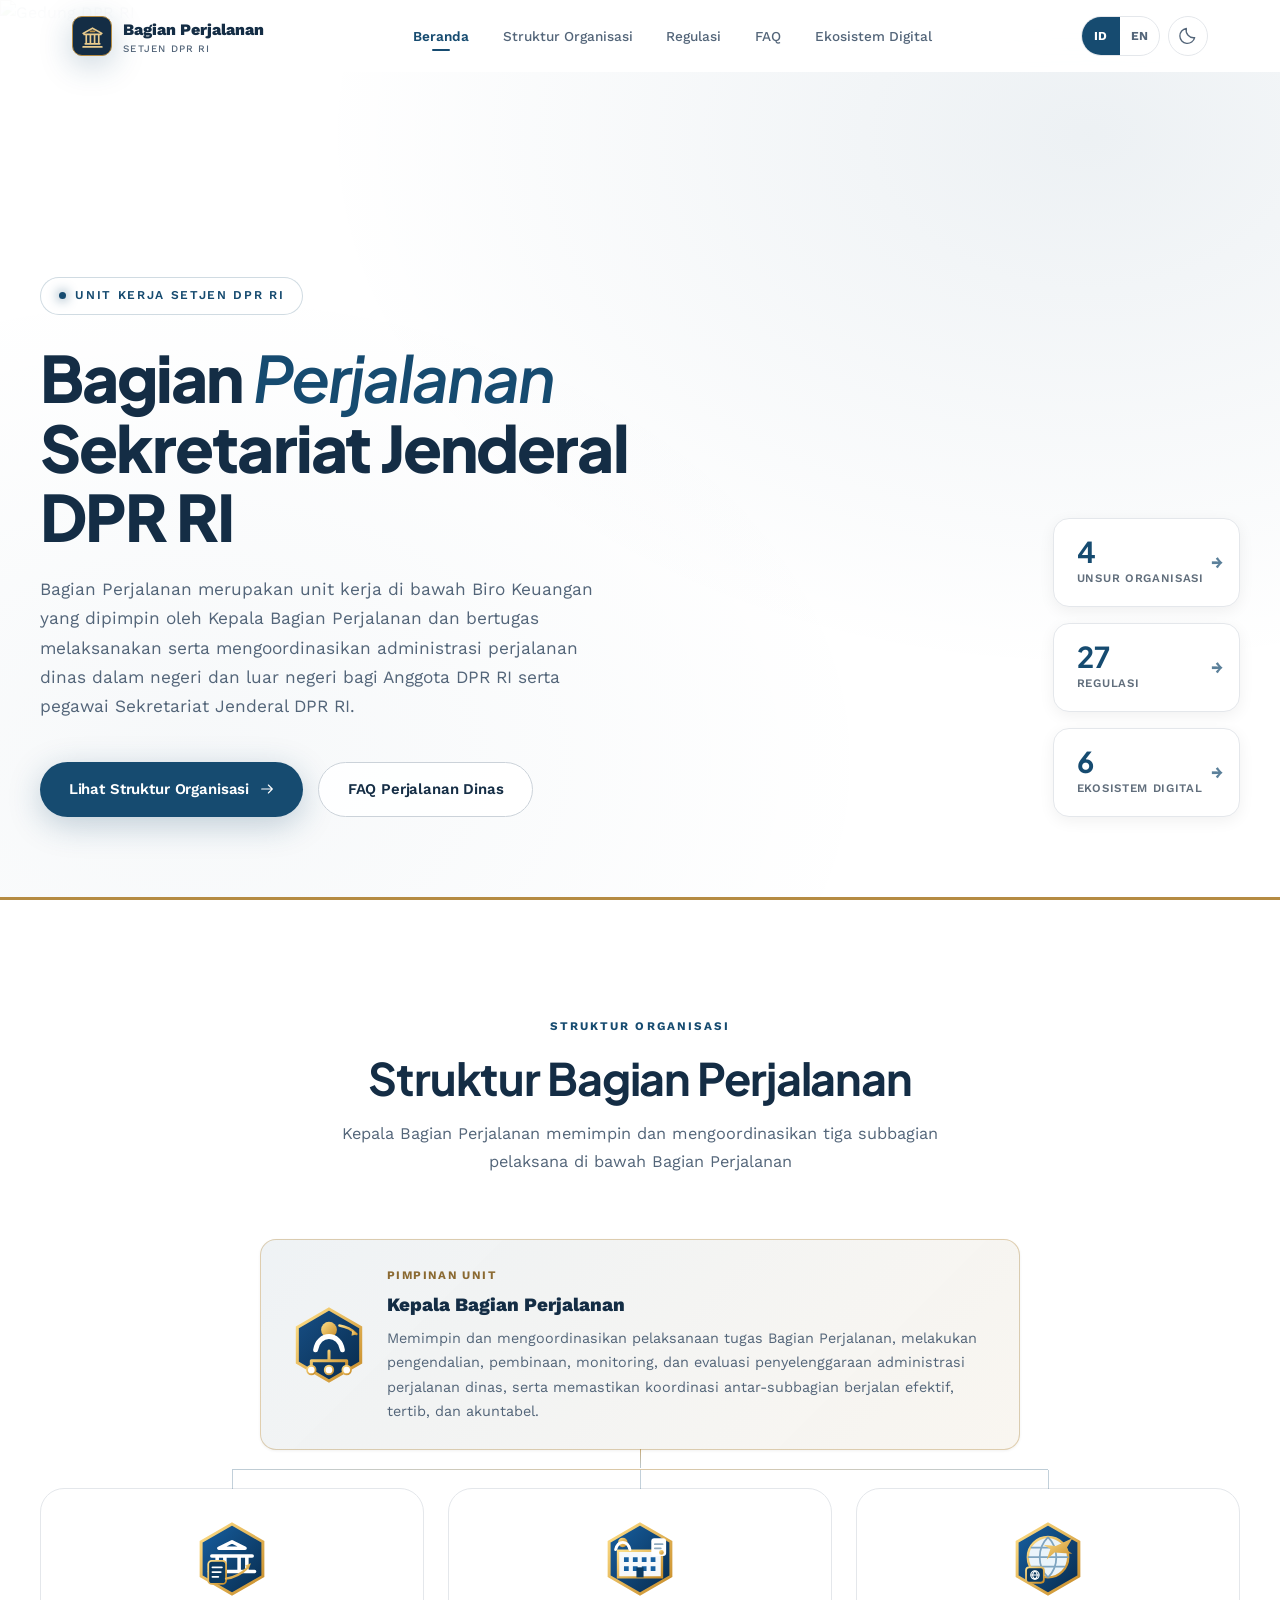
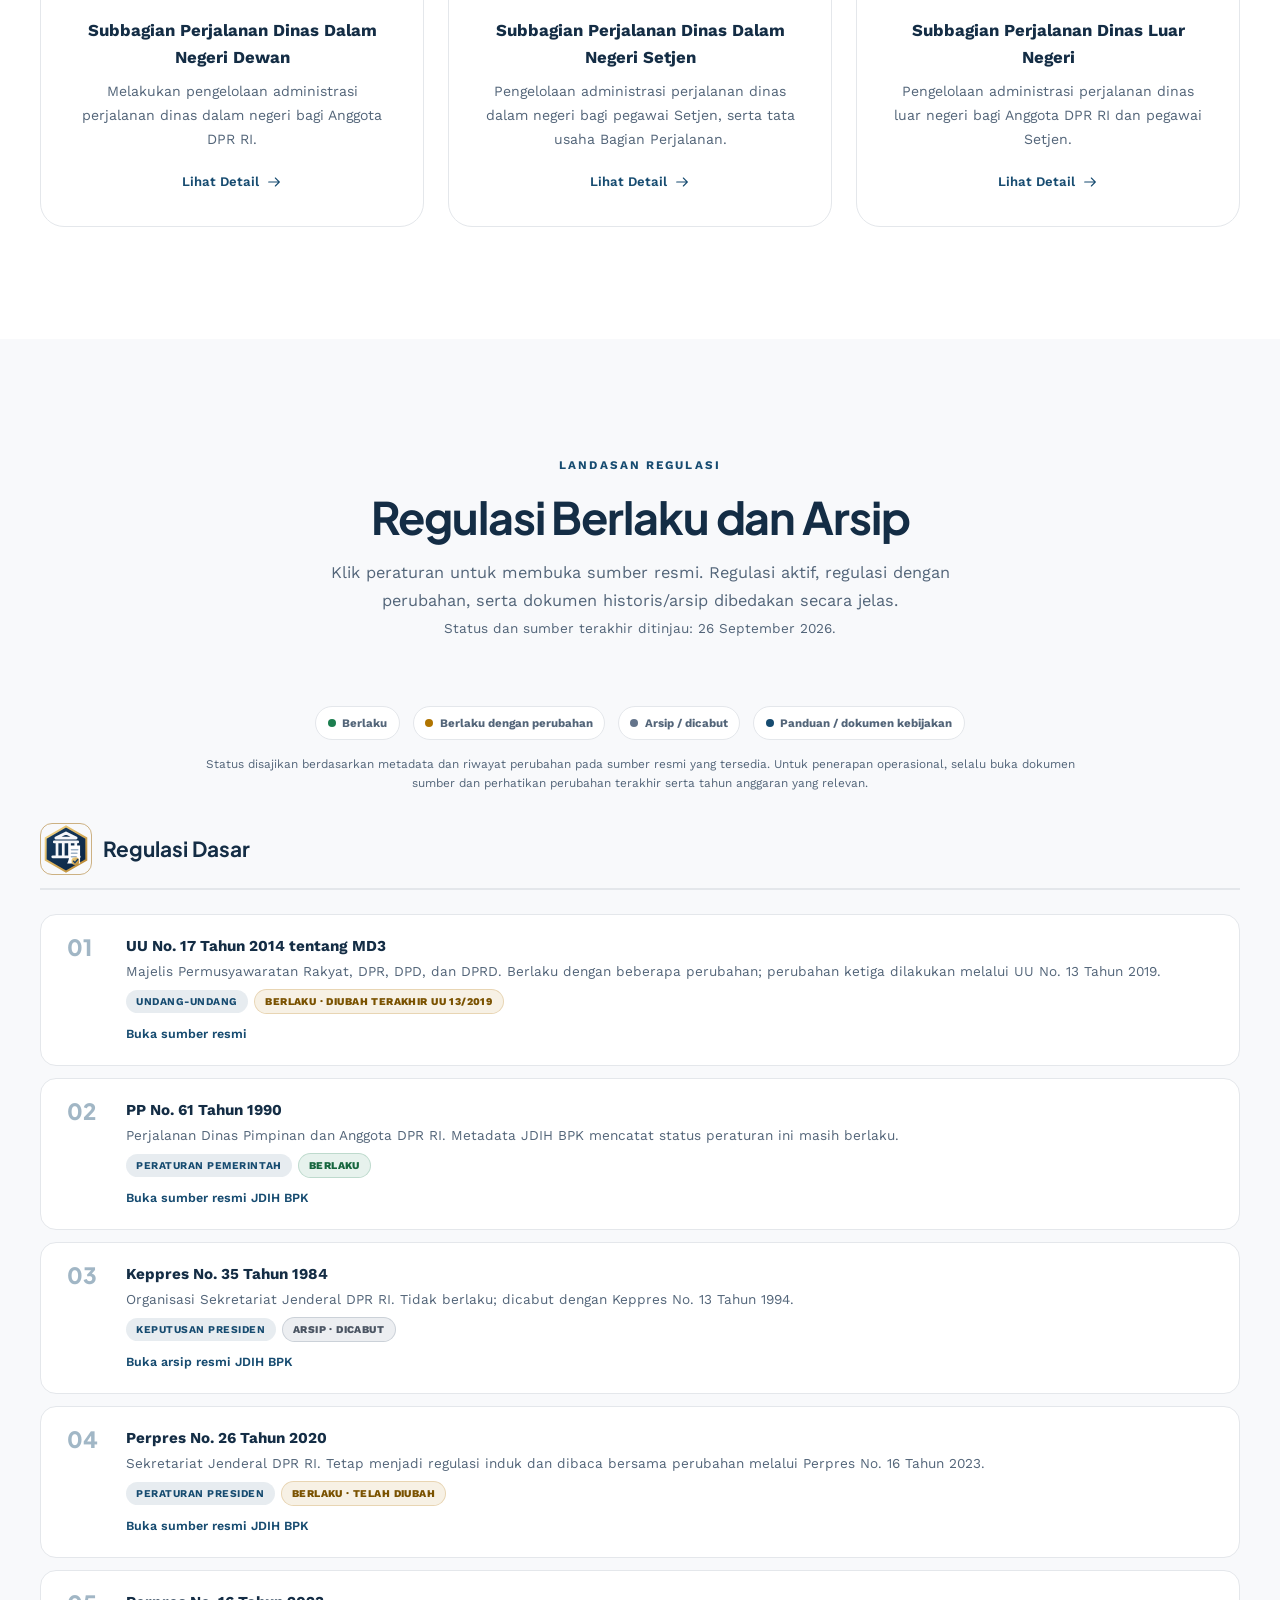
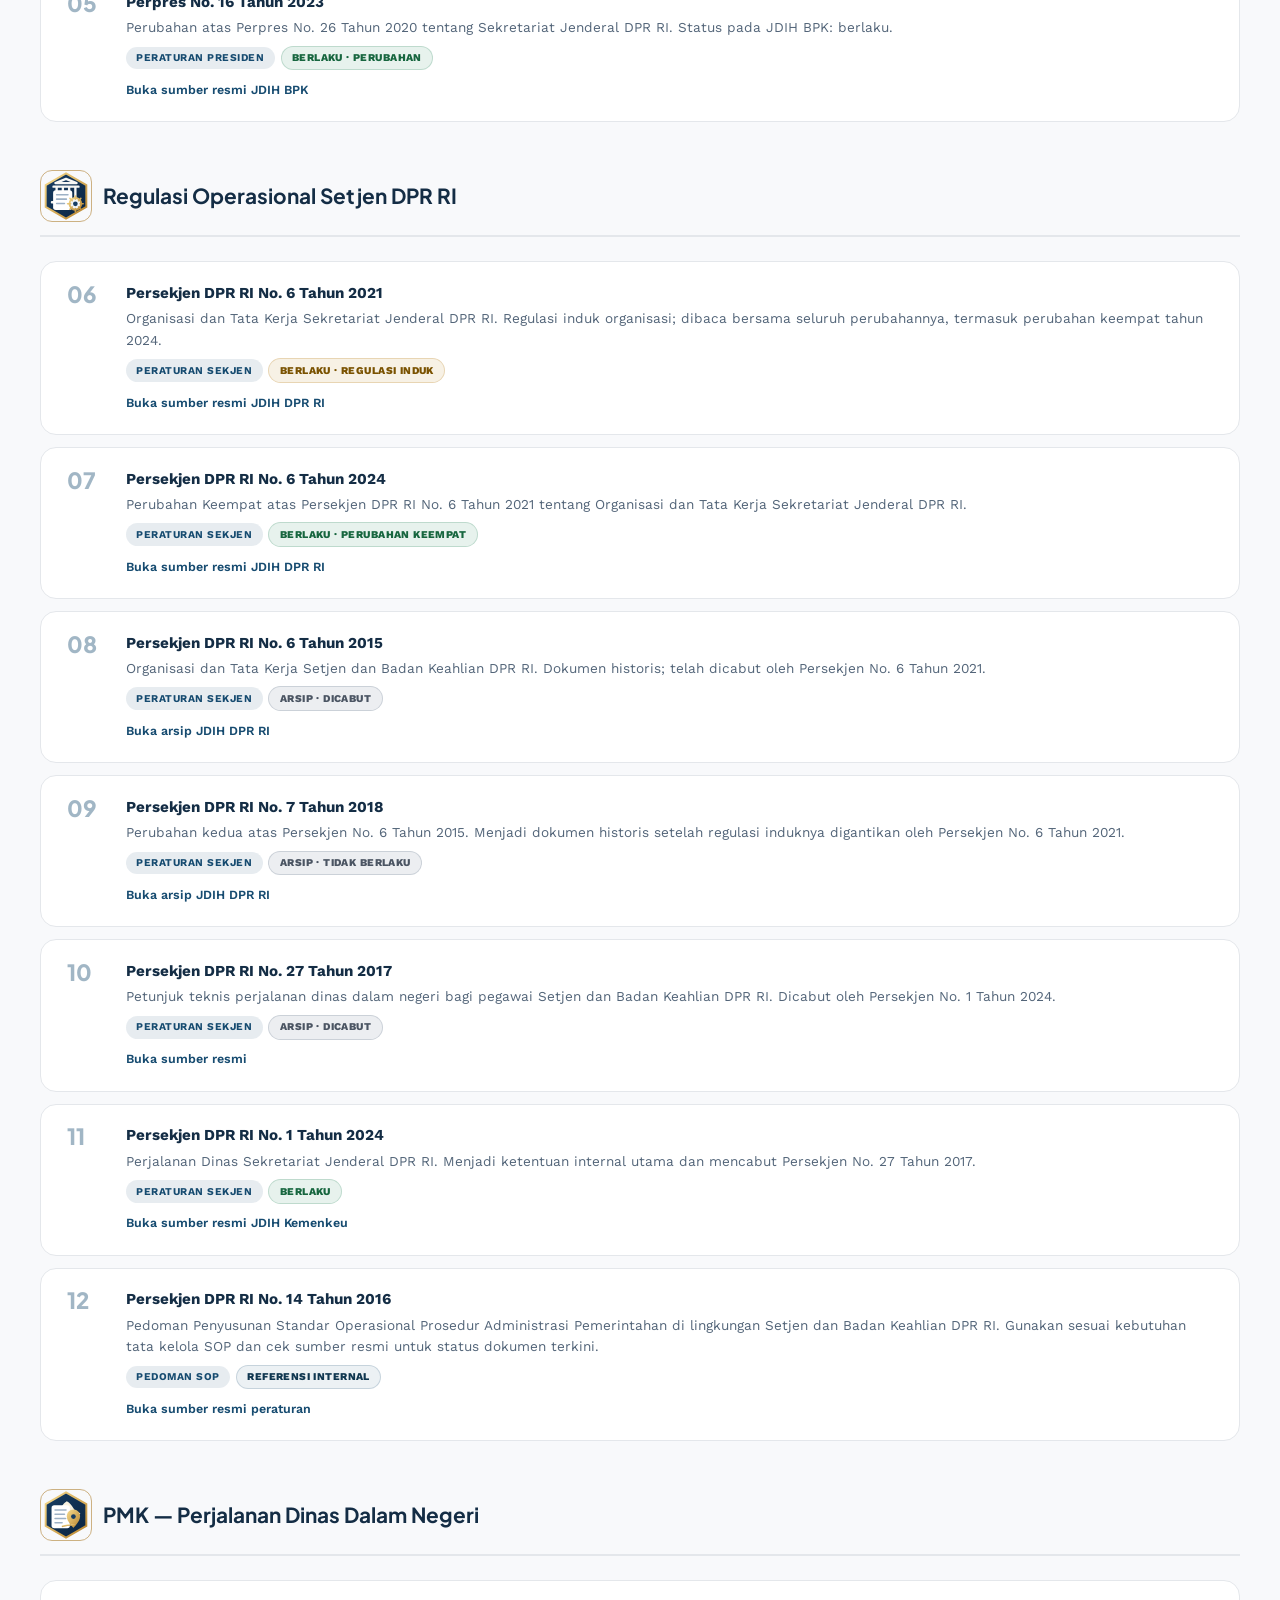
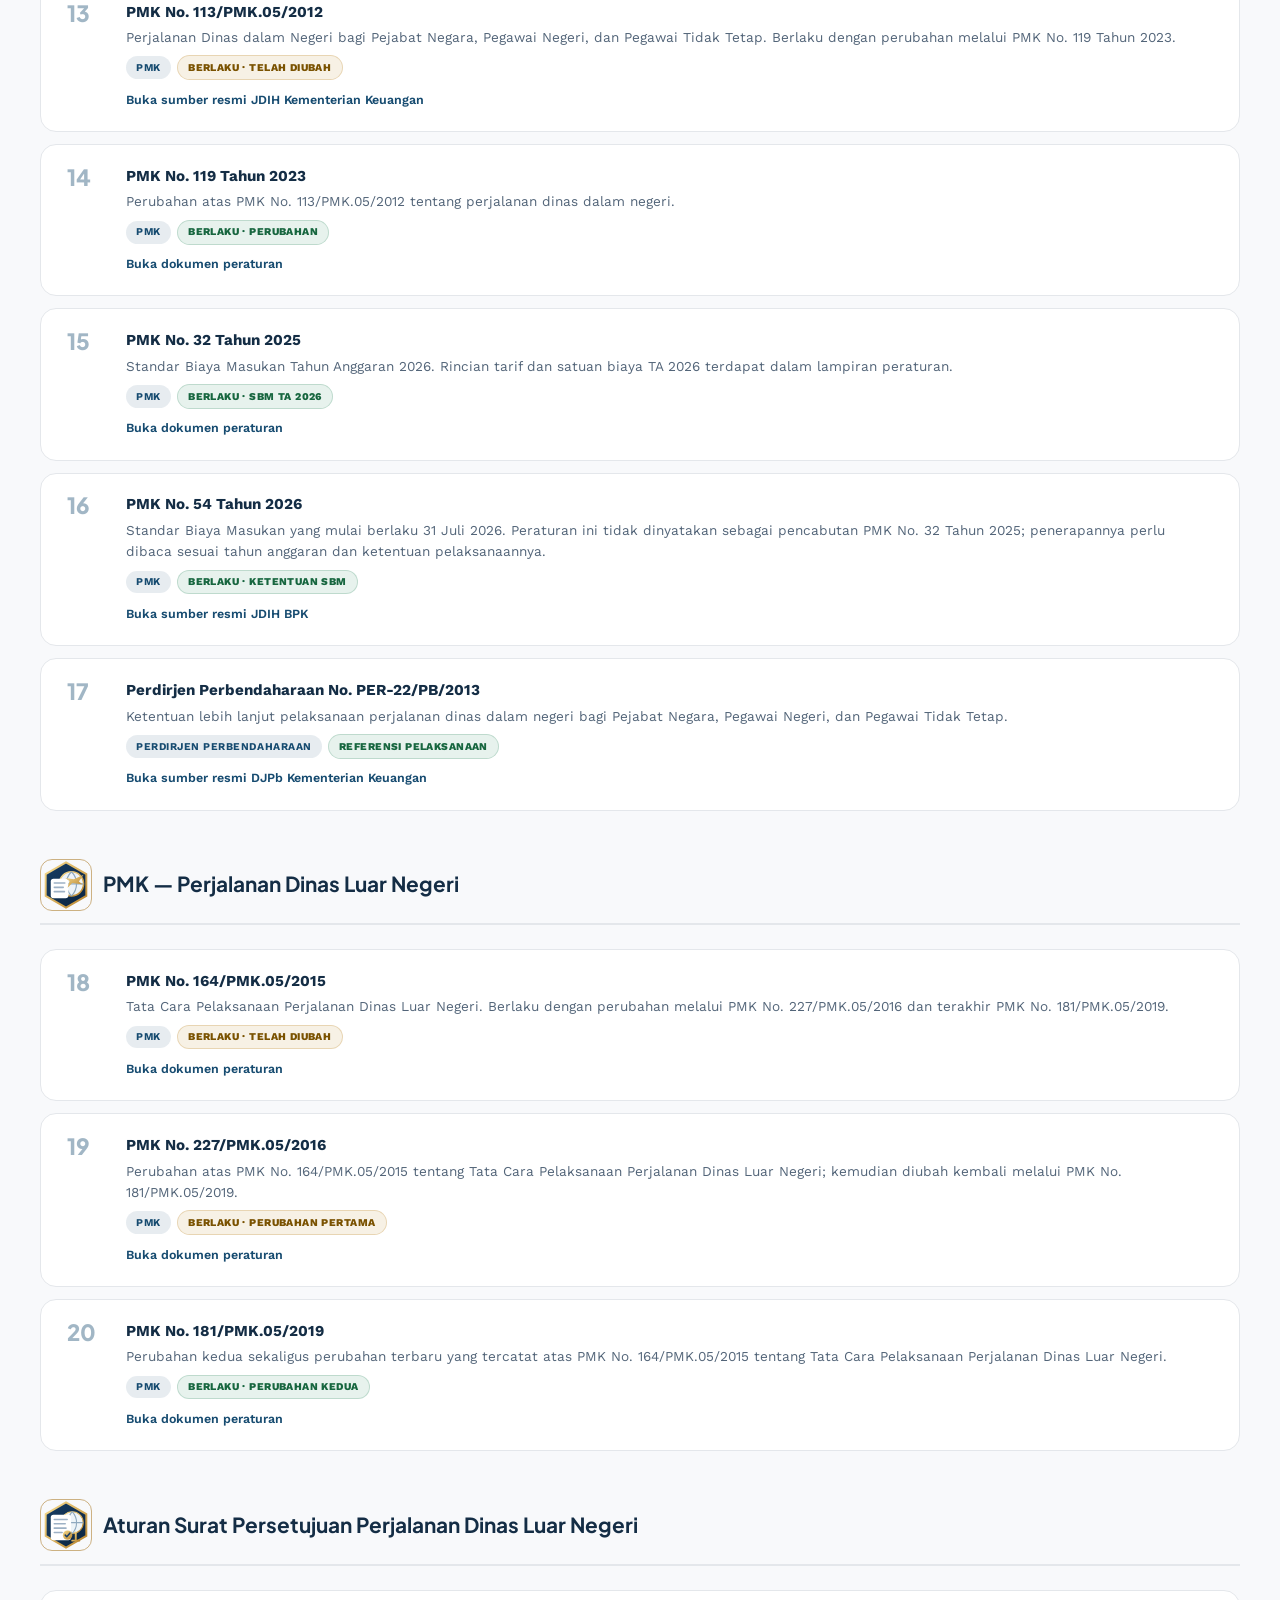
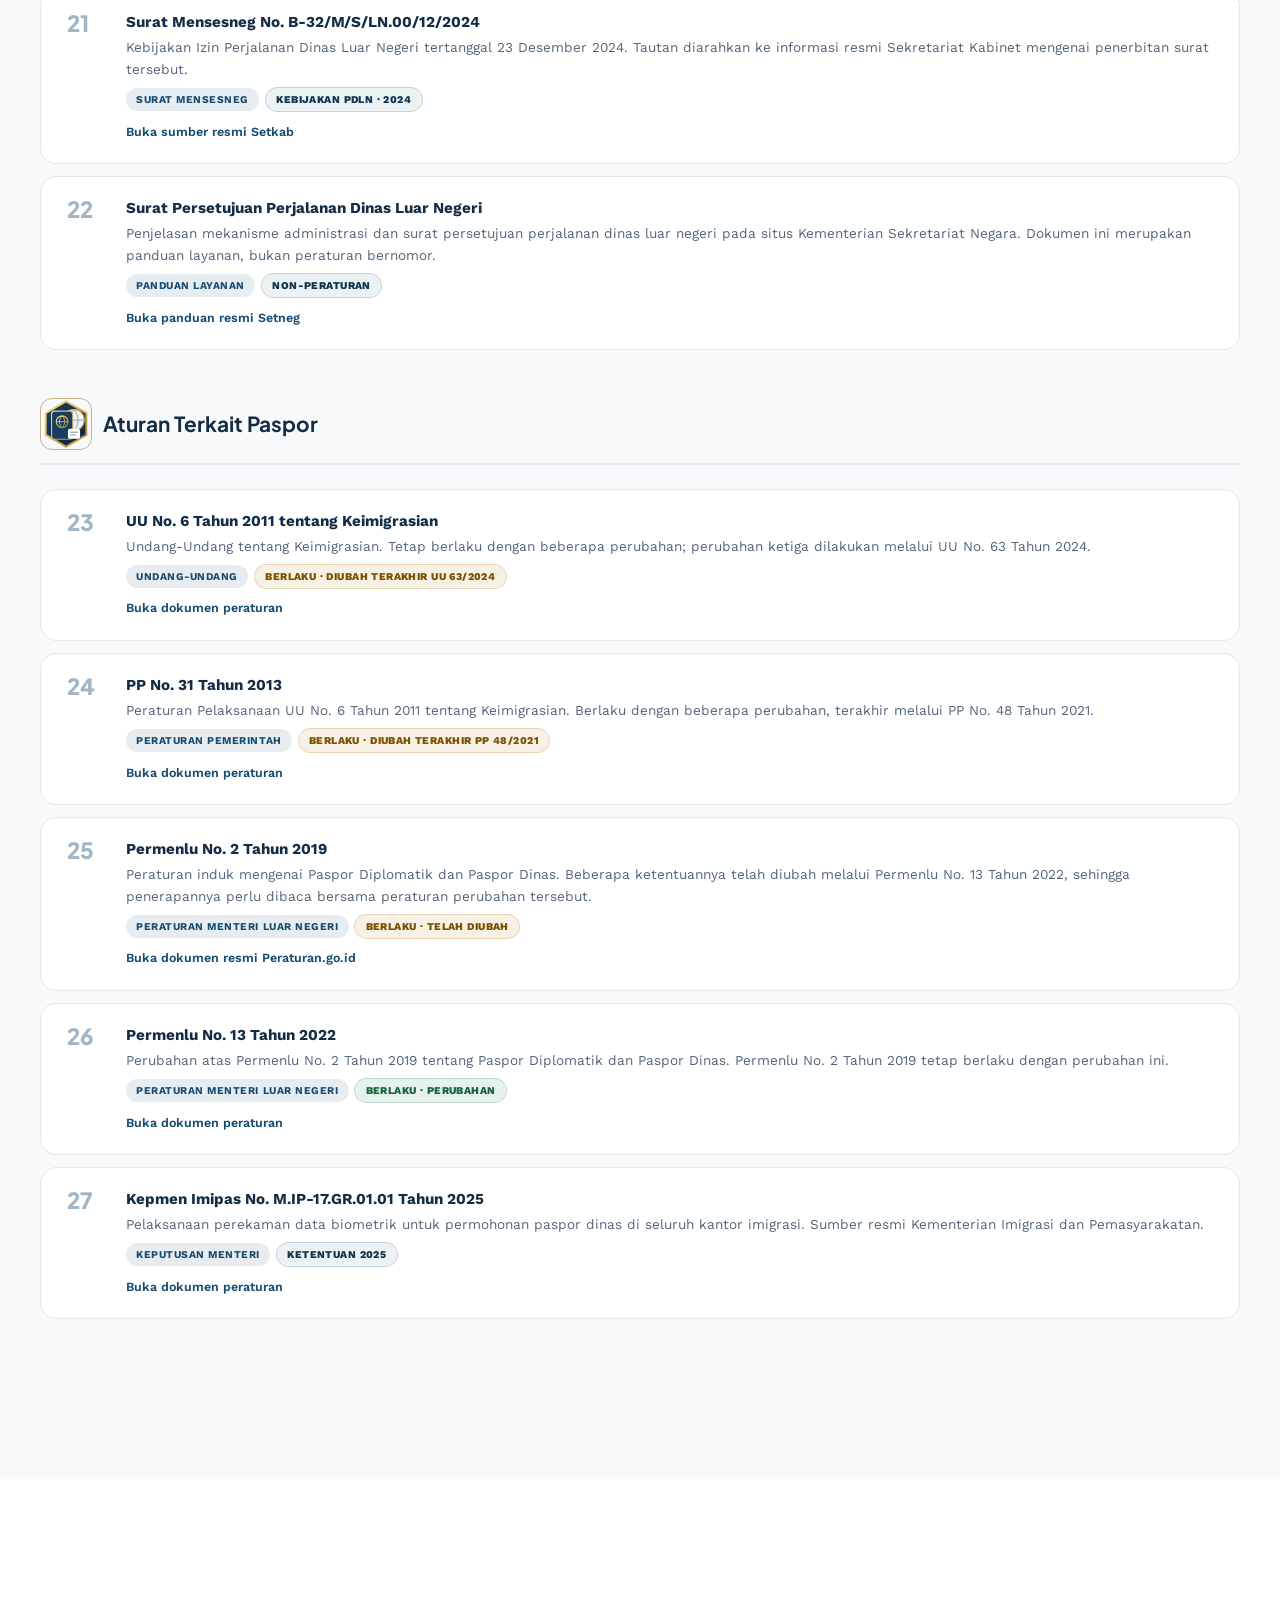
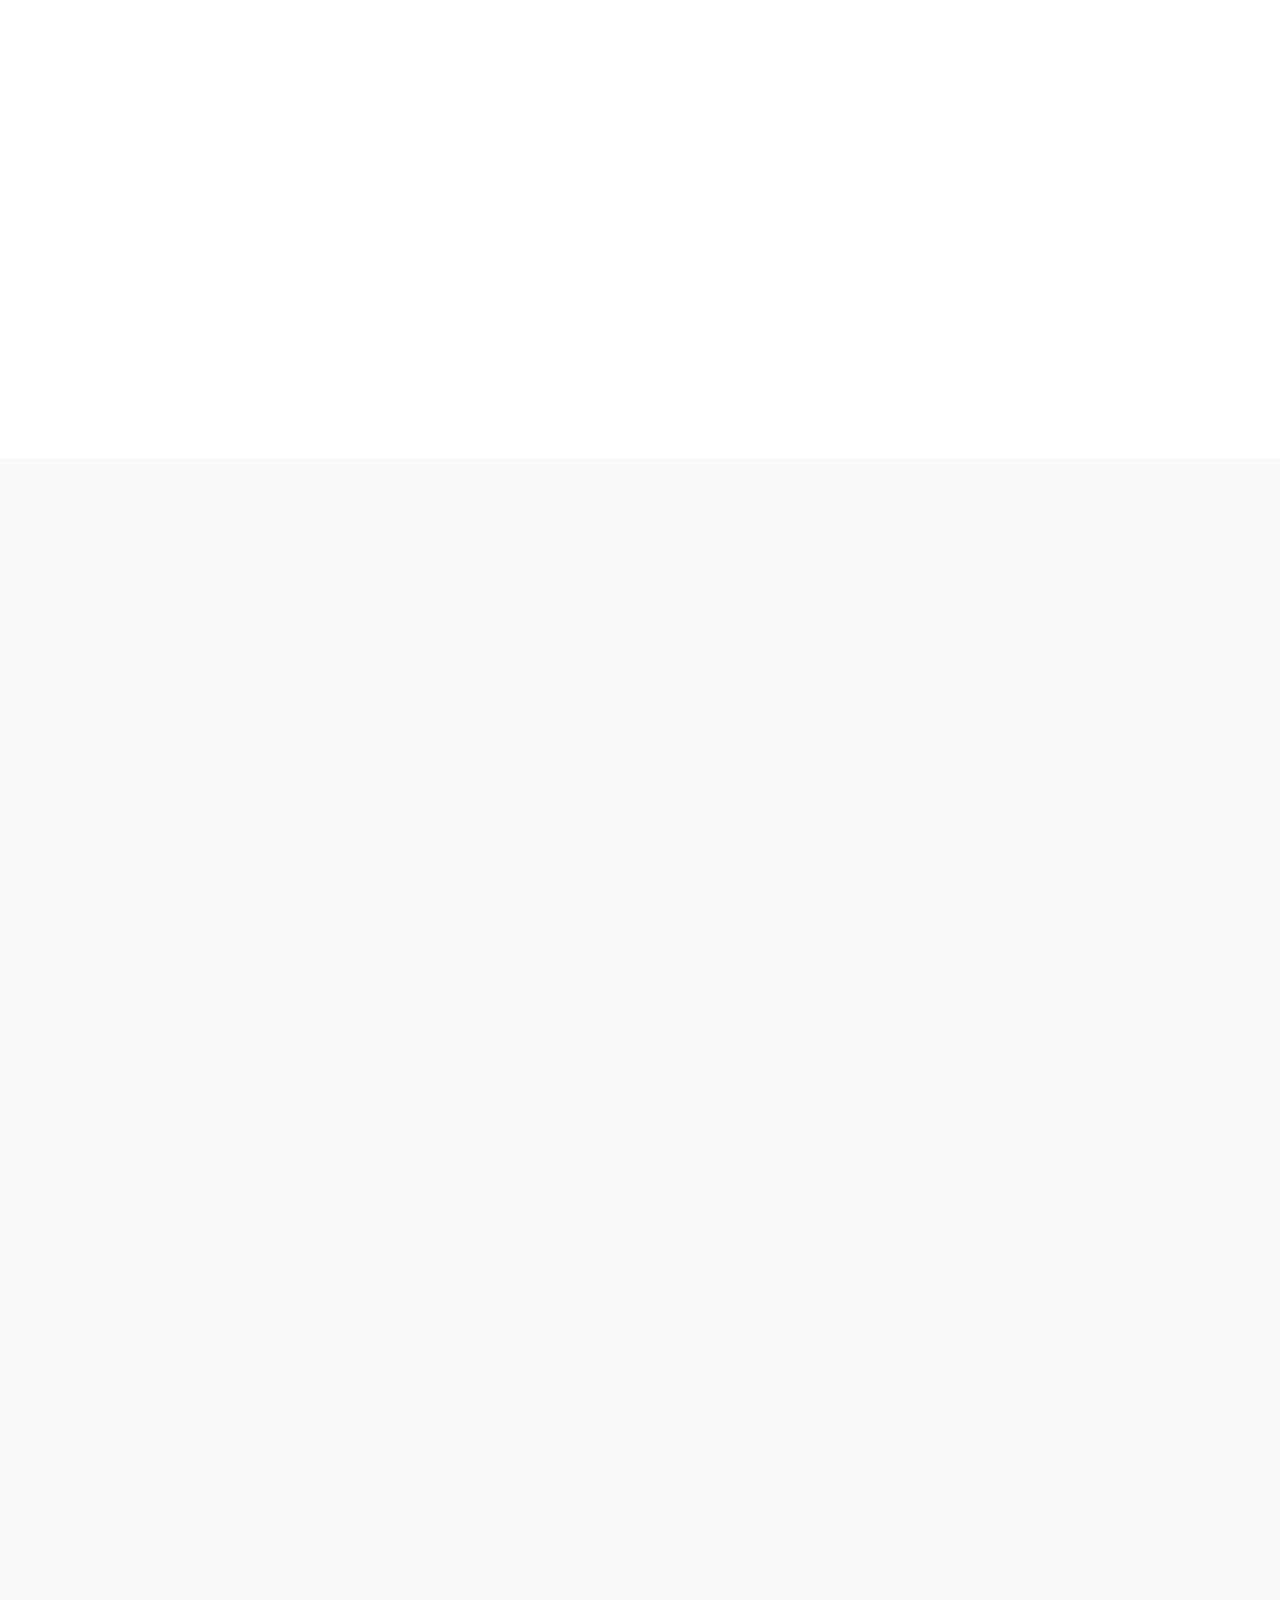
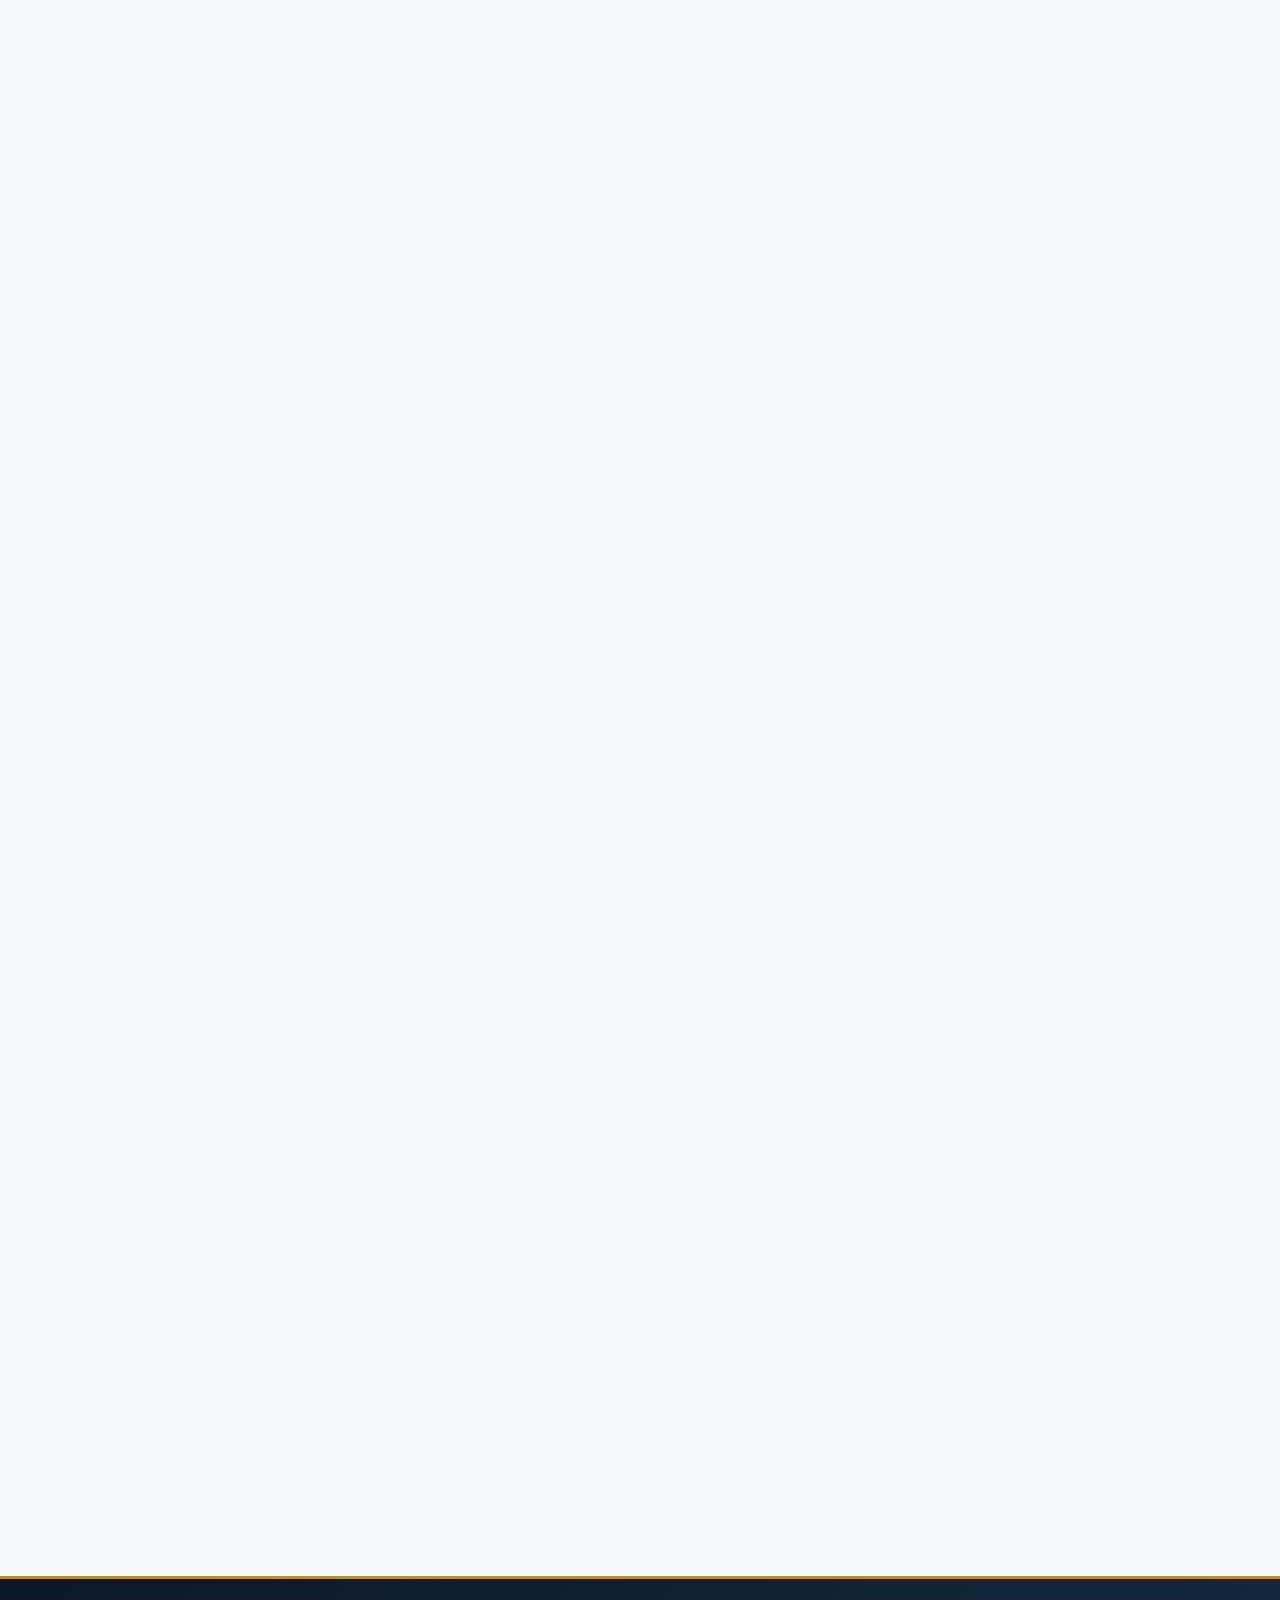
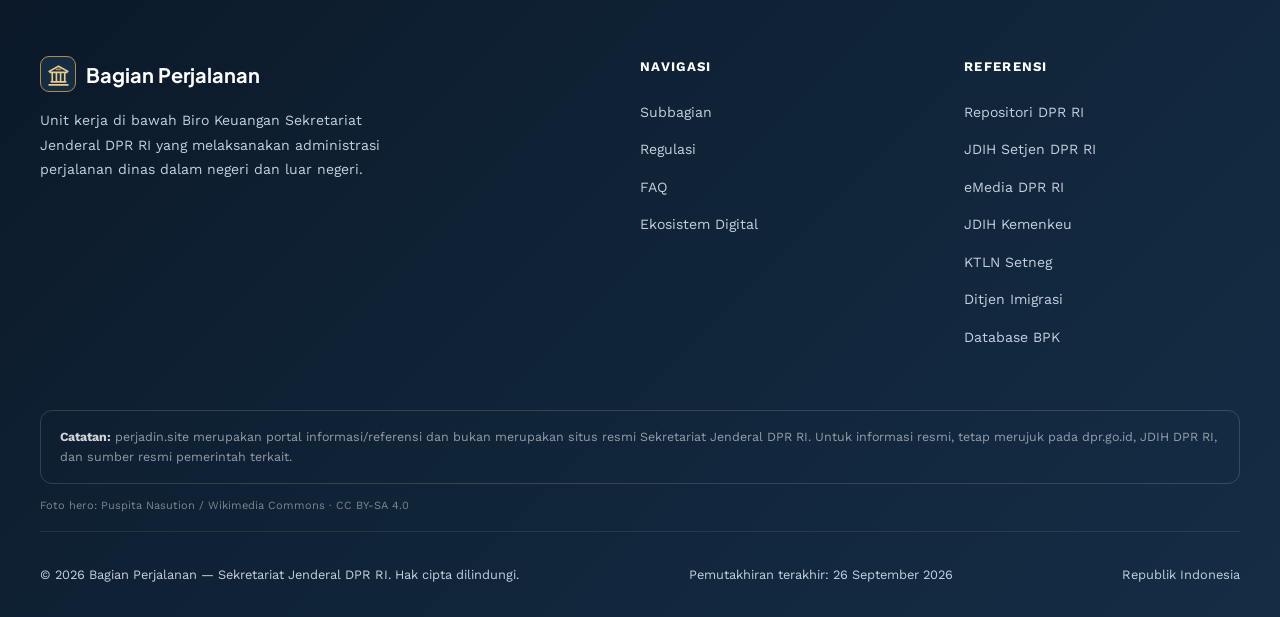
==== commit 983f5b4b: "Tambahkan berita resmi PANDORA pada jejak transformasi digital" ====
--- a/index.html
+++ b/index.html
@@ -411,6 +411,10 @@
         <div class="digital-history-icon"><img src="/assets/logo-pandora.webp?v=20261008-1" alt="PANDORA" width="256" height="256" loading="lazy" decoding="async"></div>
         <div><h3>Launching PANDORA</h3><p>Momentum peluncuran PANDORA sebagai bagian dari transformasi layanan perjalanan dinas berbasis digital. Catatan ini dipertahankan sebagai jejak perkembangan inovasi Bagian Perjalanan.</p><span class="digital-history-date">19 November 2025 · Arsip Transformasi</span></div>
       </a>
+      <a class="digital-history-card reveal" href="https://www.dpr.go.id/kegiatan-dpr/berita/Setjen-DPR-Hadirkan-PANDORA-untuk-Perkuat-Pengendalian-Perjalanan-Dinas-70260" target="_blank" rel="noopener noreferrer">
+        <div class="digital-history-icon"><img src="/assets/logo-pandora.webp?v=20261008-1" alt="PANDORA" width="256" height="256" loading="lazy" decoding="async"></div>
+        <div><h3>PANDORA untuk Memperkuat Pengendalian Perjalanan Dinas</h3><p>Publikasi resmi DPR RI mengenai pemanfaatan PANDORA untuk memperkuat pengawasan dan akuntabilitas perjalanan dinas melalui integrasi data secara real time, termasuk pemantauan pengajuan, pertanggungjawaban, dan realisasi anggaran.</p><span class="digital-history-date">26 Oktober 2026 · Berita DPR RI</span></div>
+      </a>
       <a class="digital-history-card reveal" href="https://emedia.dpr.go.id/news/2026/02/03/menuju-parlemen-modern-setjen-dpr-ri-integrasikan-sistem-perjalanan-dinas" target="_blank" rel="noopener noreferrer">
         <div class="digital-history-icon"><img src="/assets/logo-integrasi-sistem-perjalanan-dinas.svg?v=20260926-1" alt="Integrasi Sistem Perjalanan Dinas" width="256" height="256" loading="lazy" decoding="async"></div>
         <div><h3>Sosialisasi Integrasi Sistem Perjalanan Dinas</h3><p>Sosialisasi integrasi sistem perjalanan dinas sebagai tonggak penguatan ekosistem digital untuk proses yang lebih efektif, efisien, dan akuntabel.</p><span class="digital-history-date">2 Februari 2026 · Gedung Nusantara</span></div>
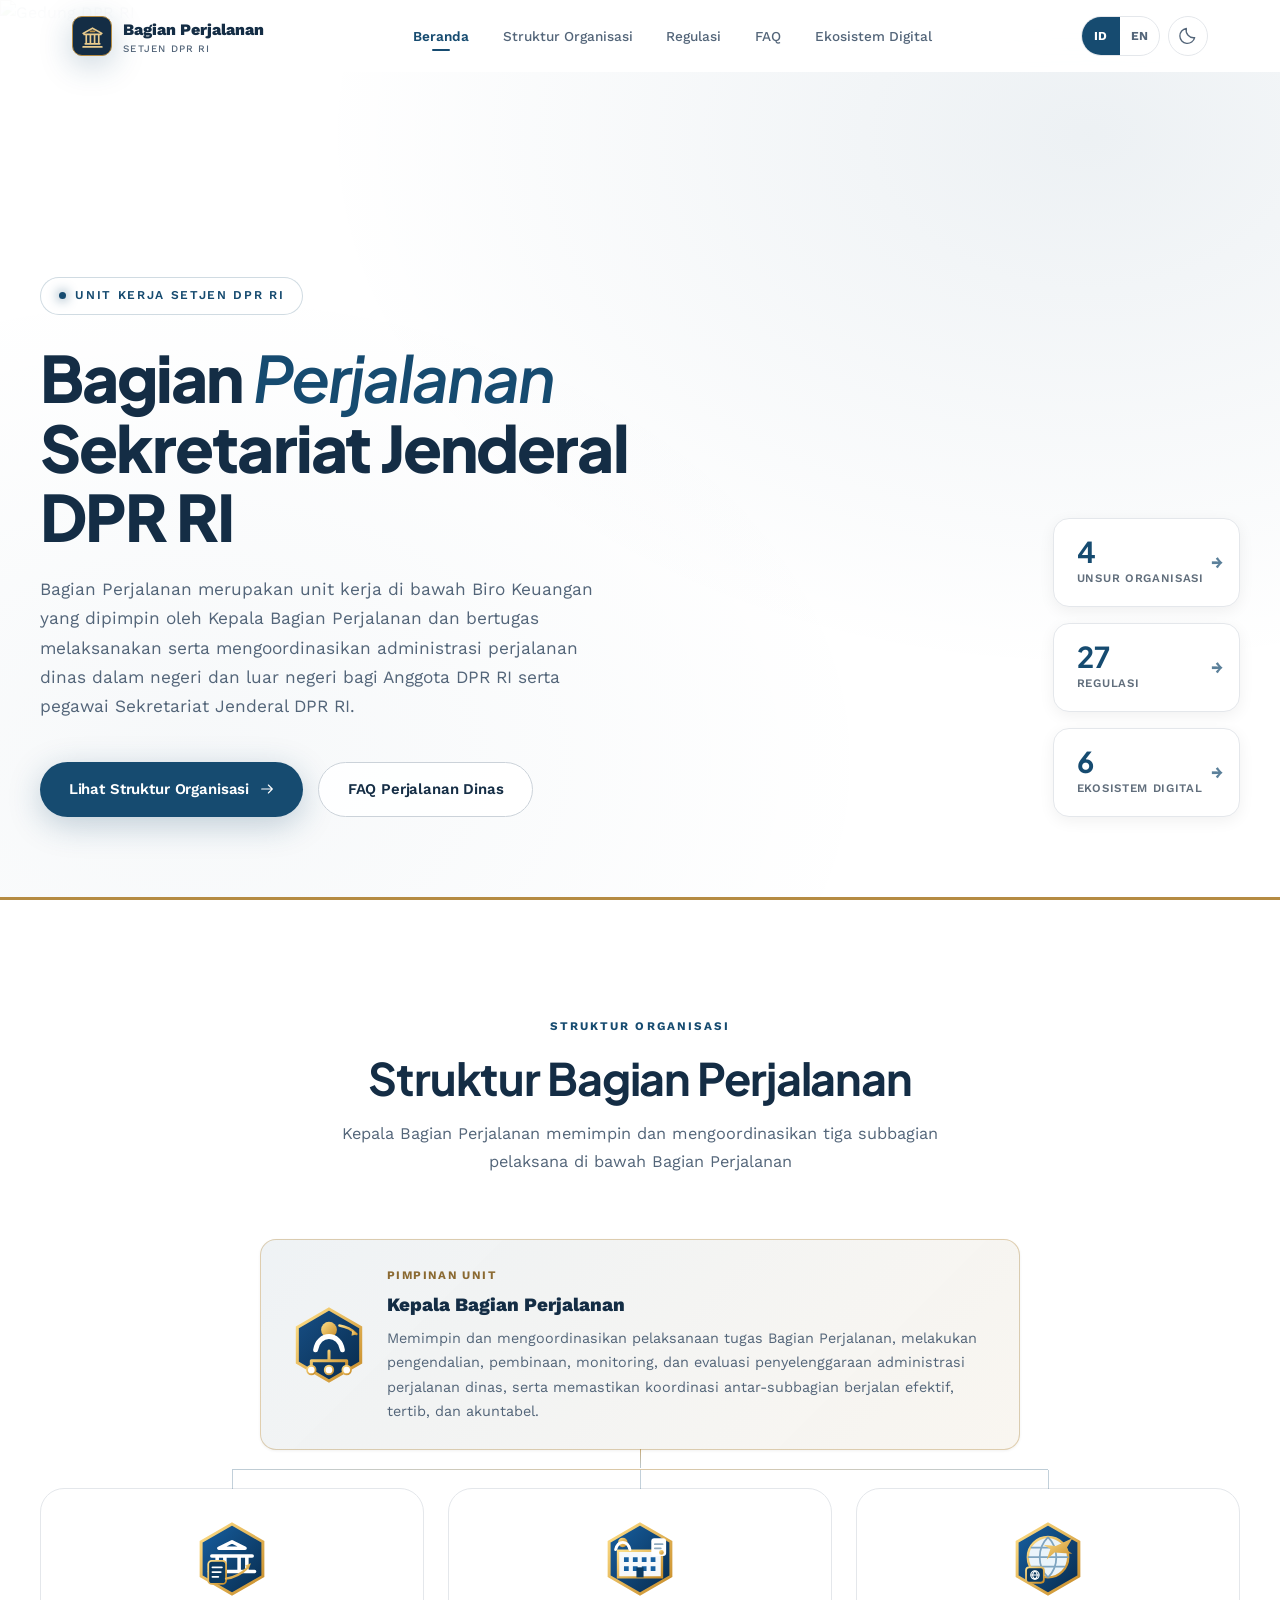
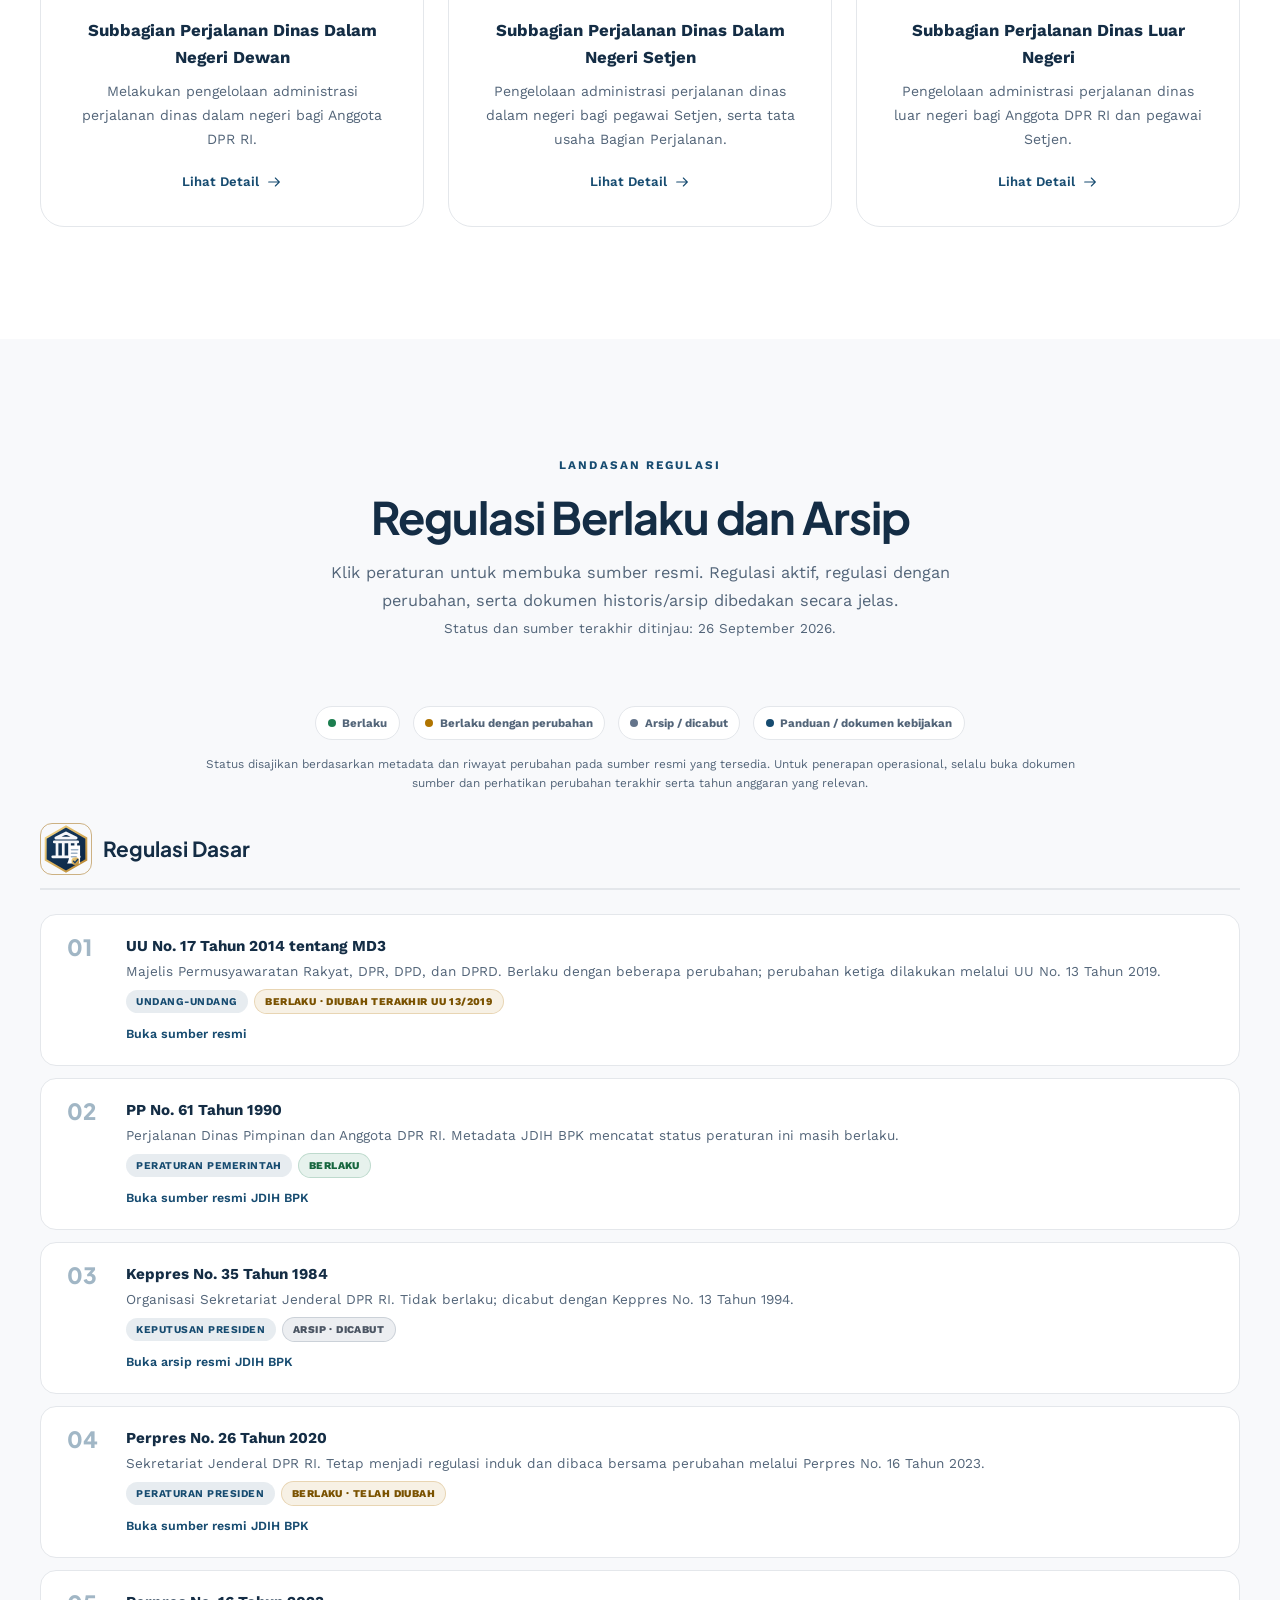
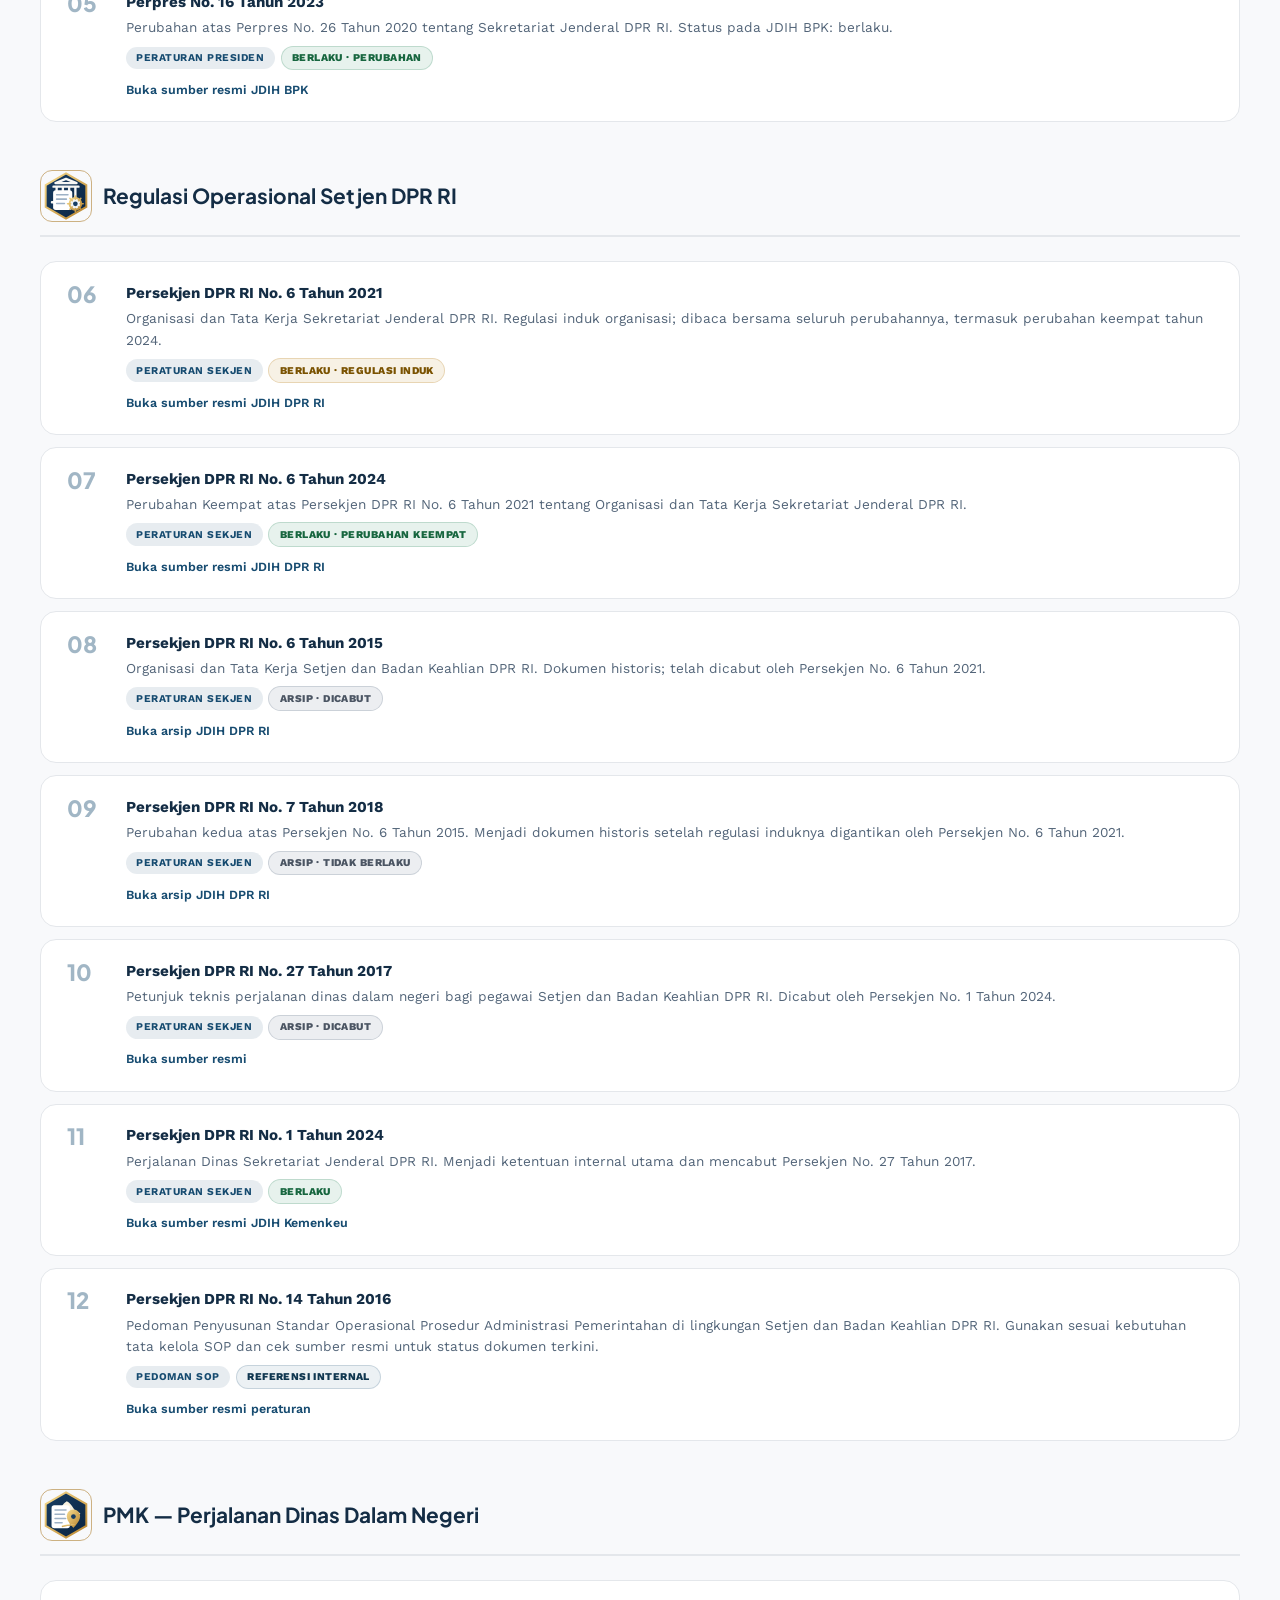
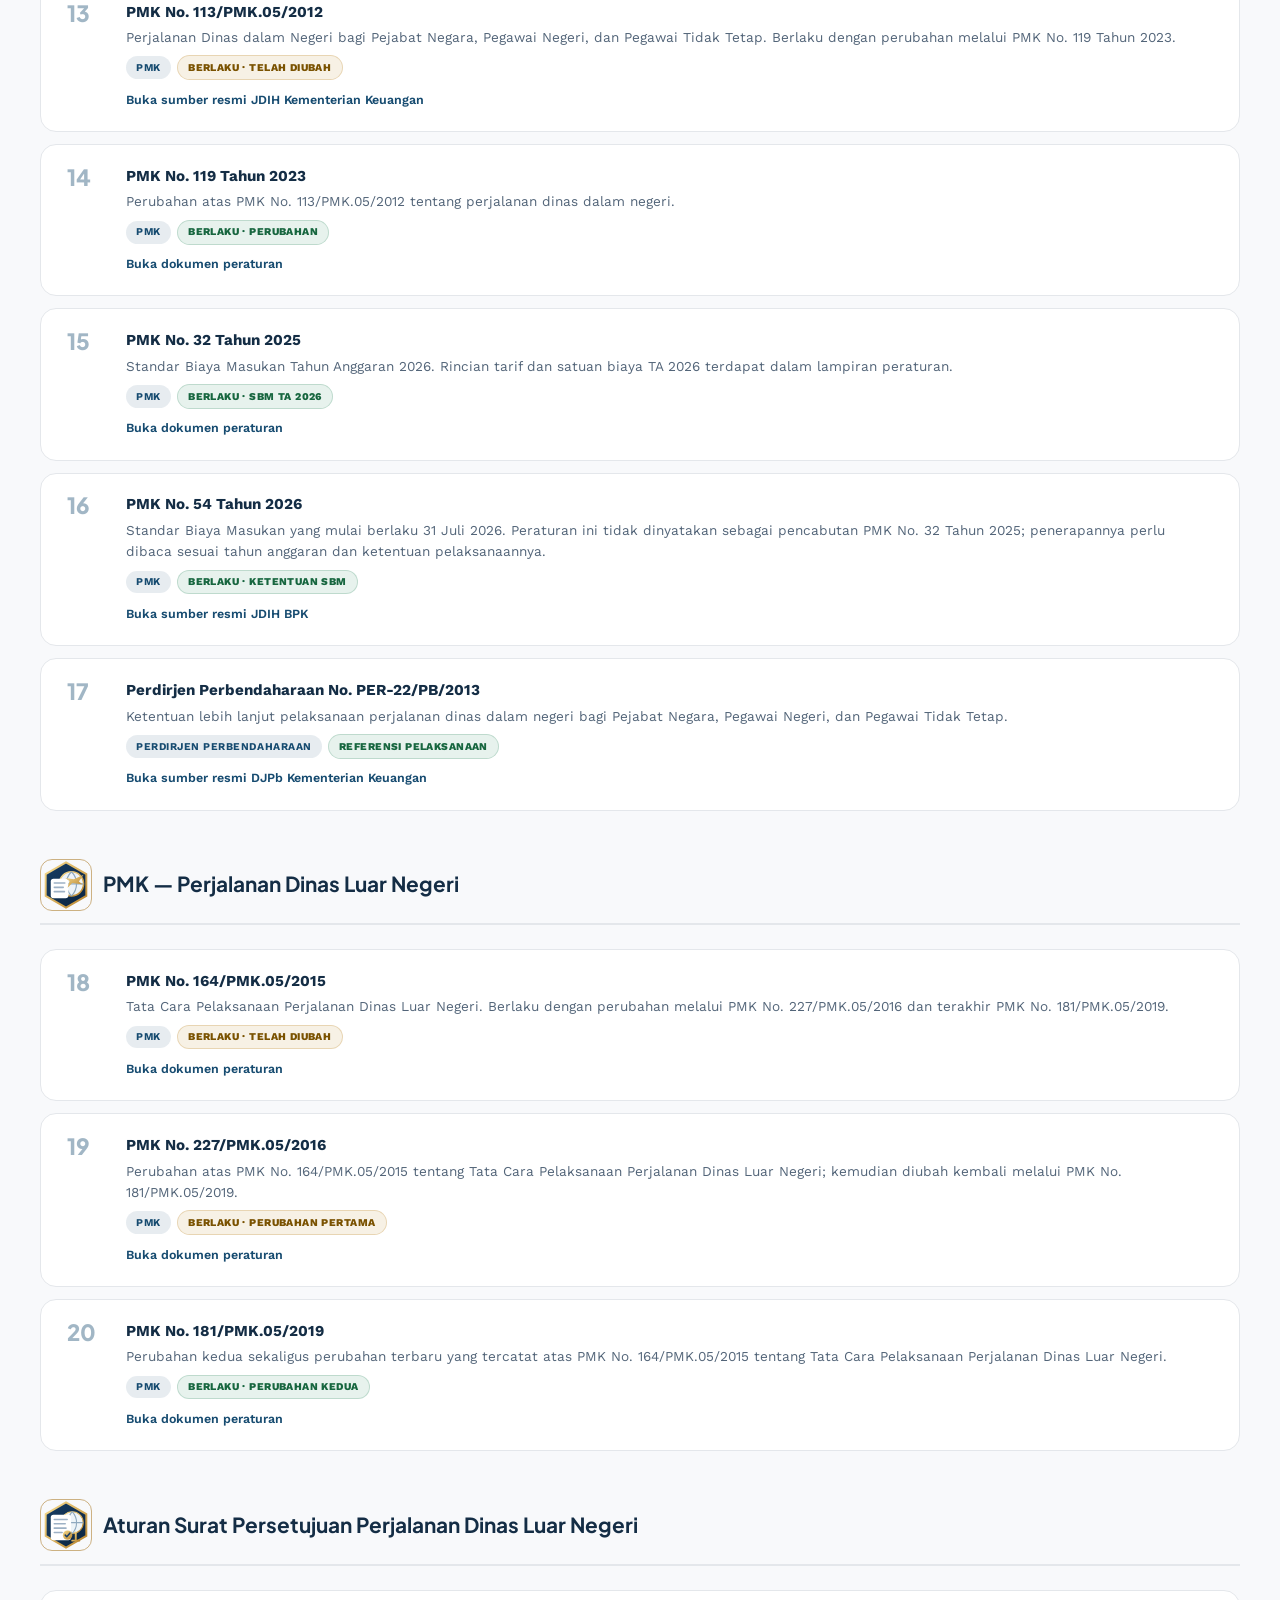
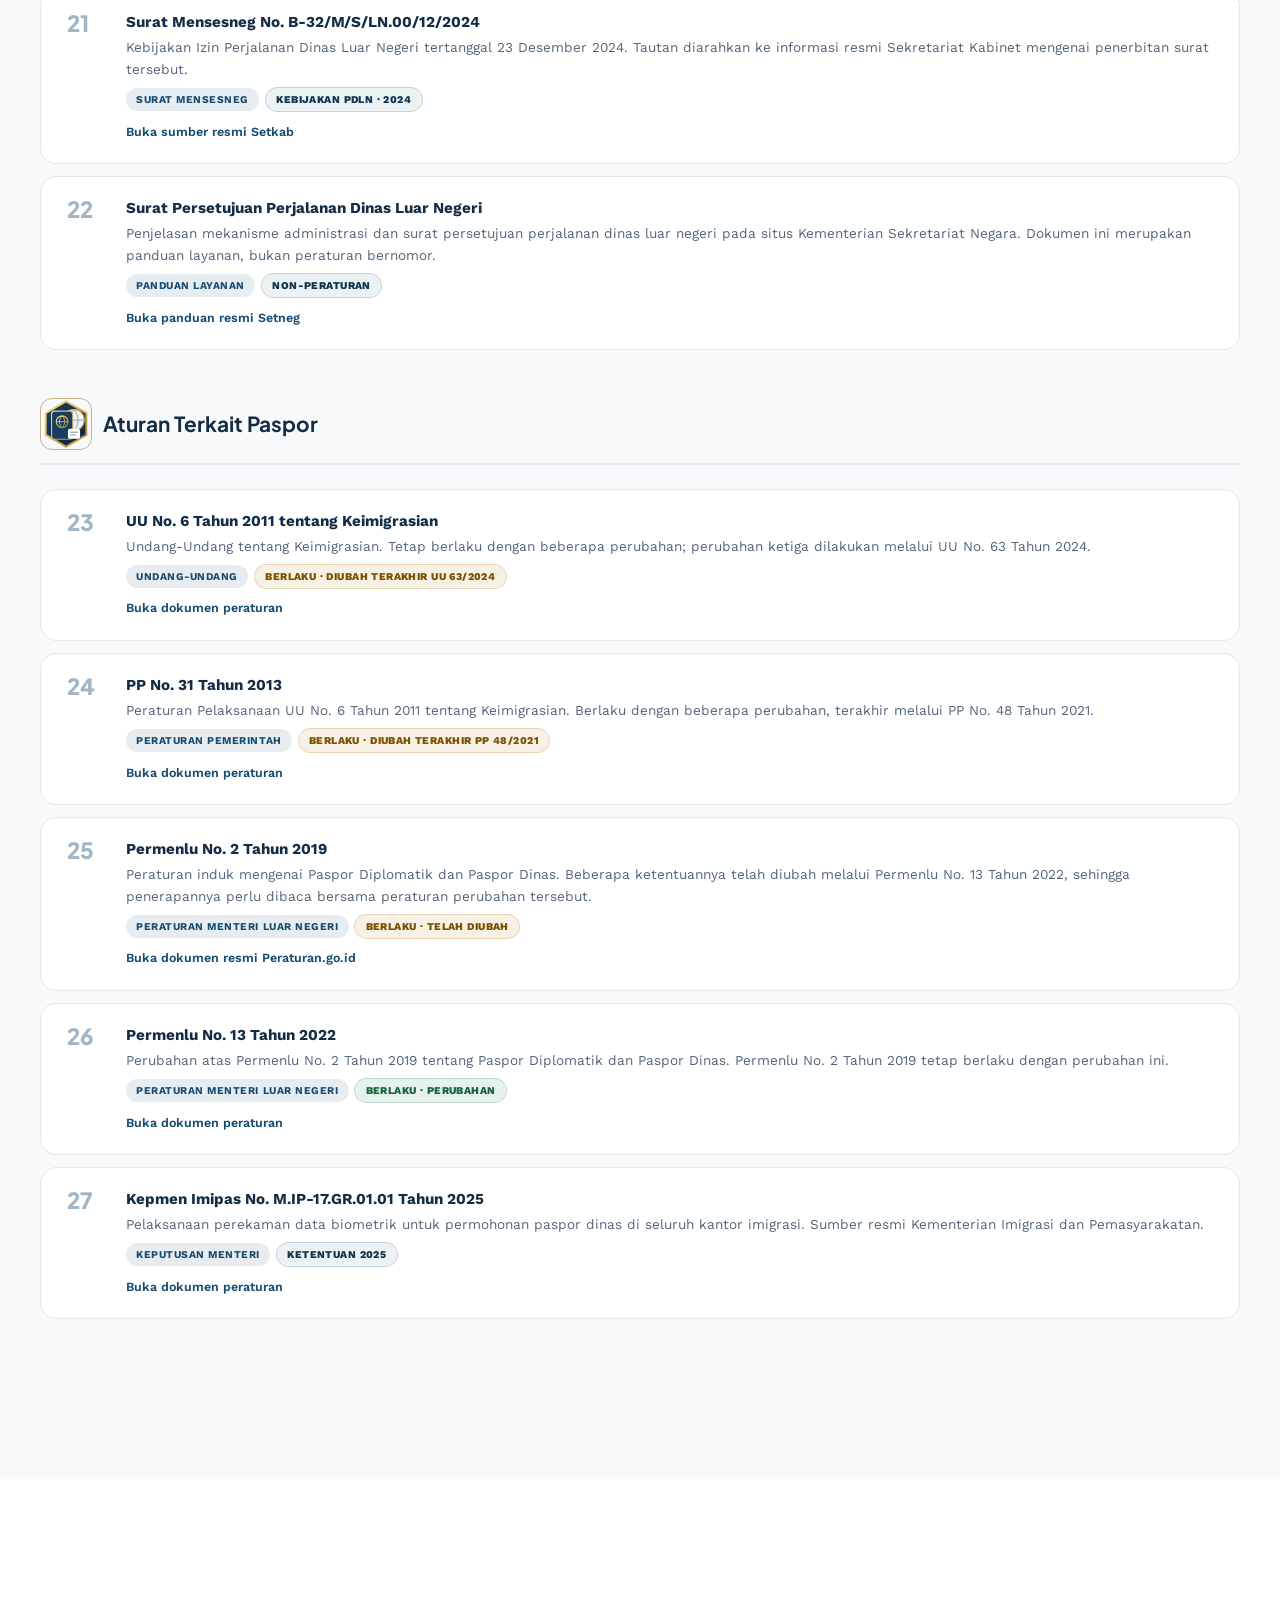
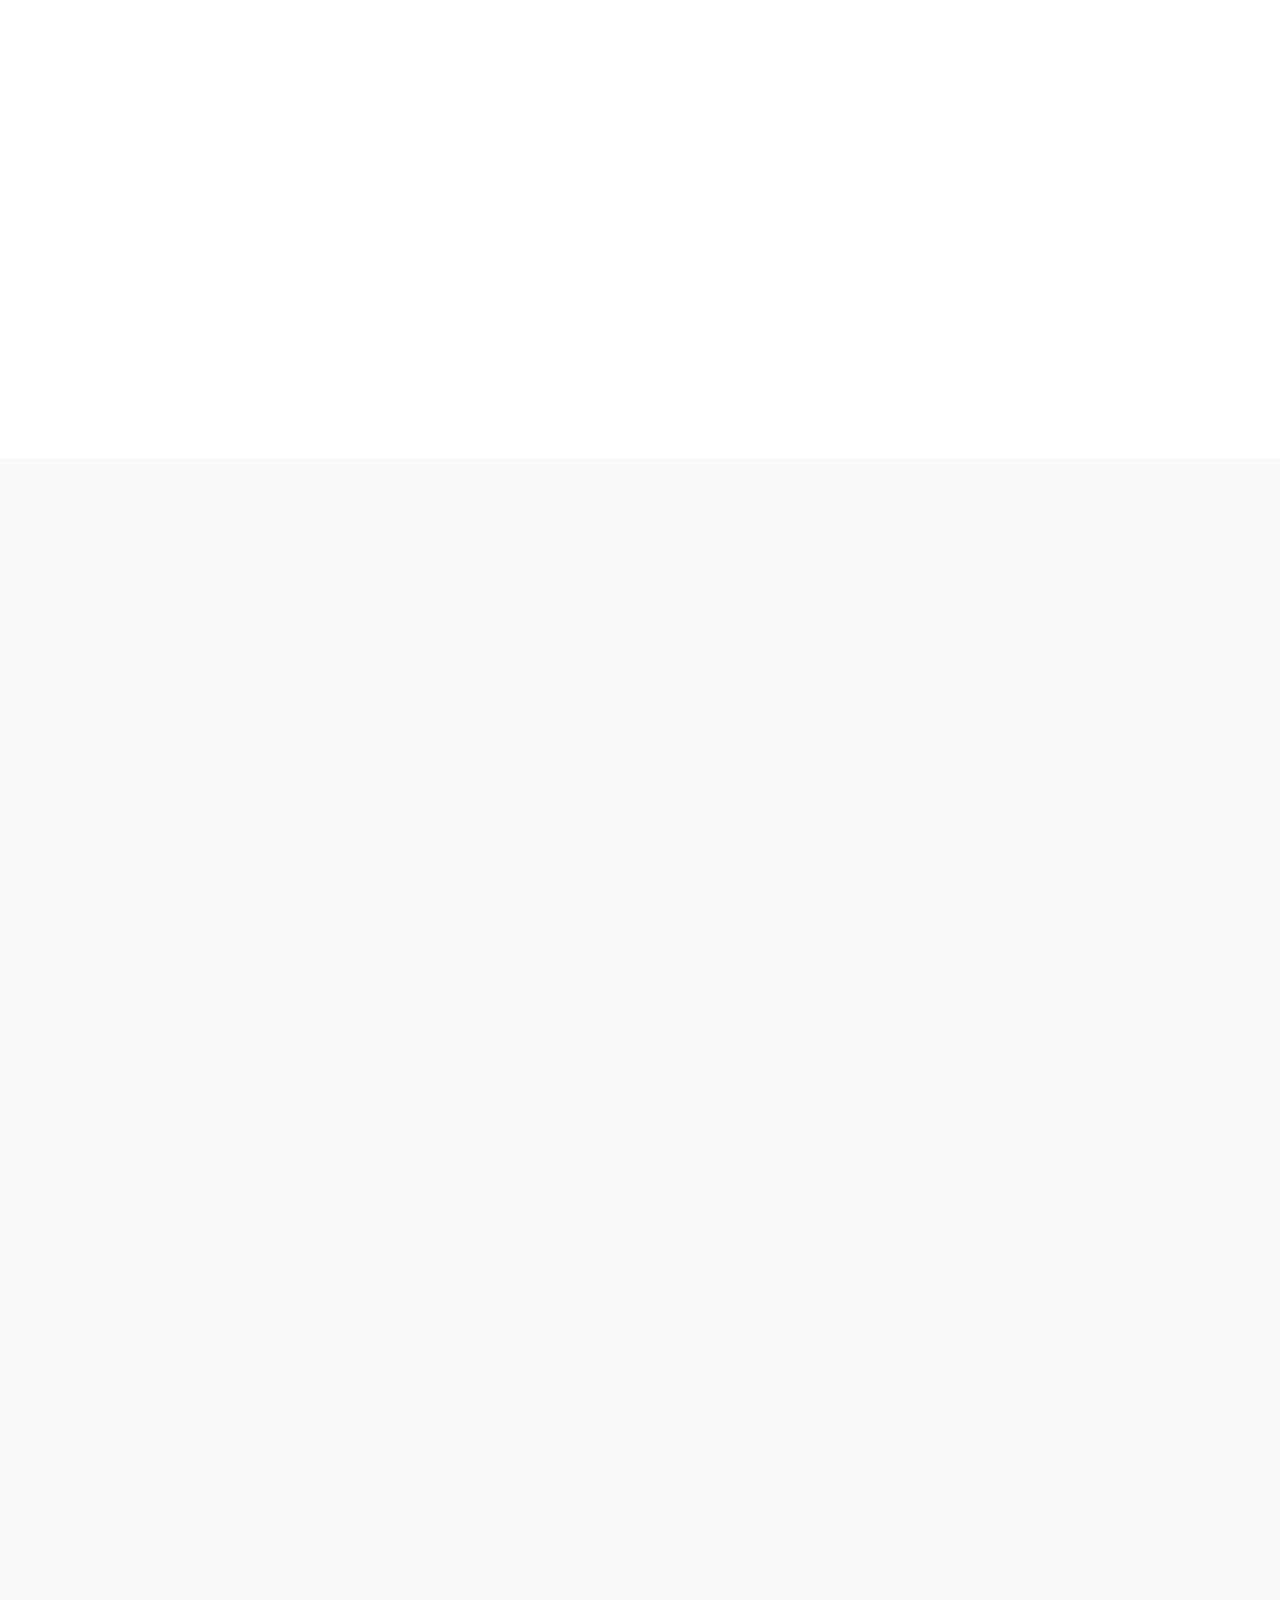
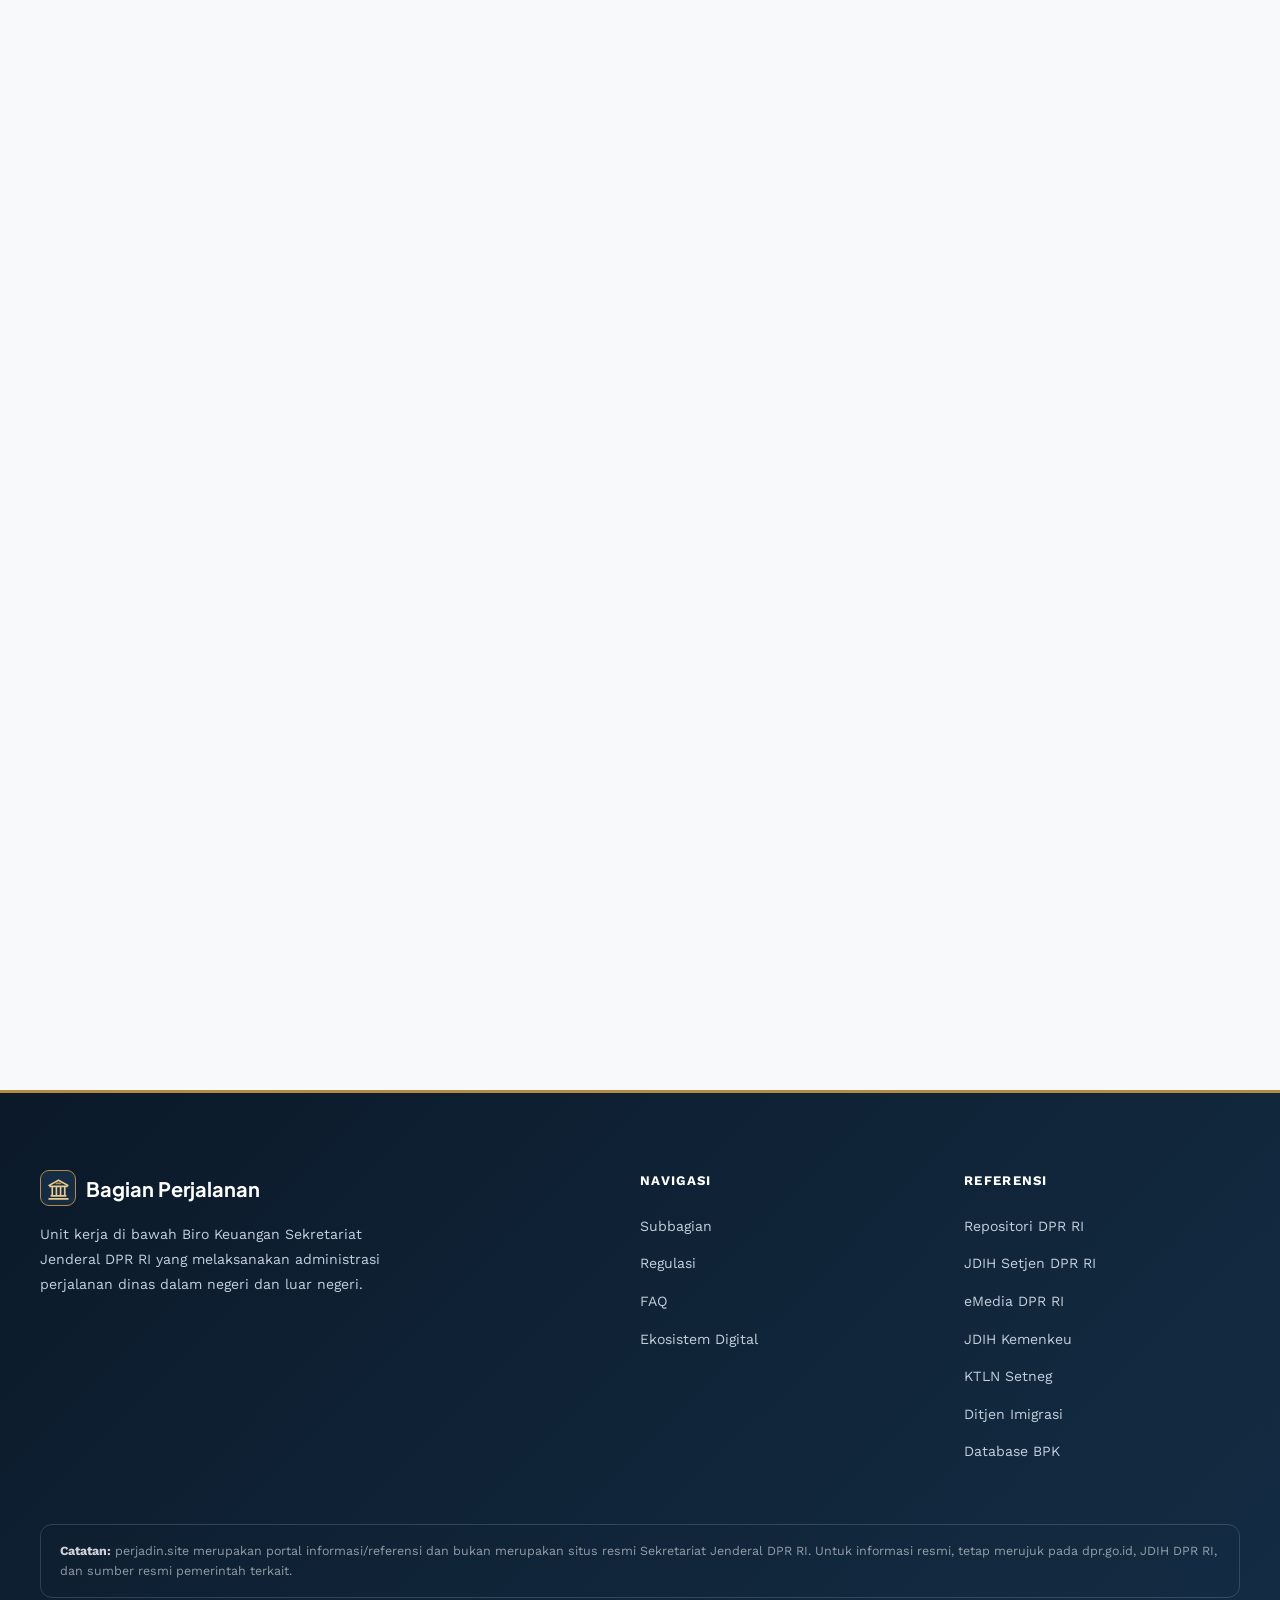
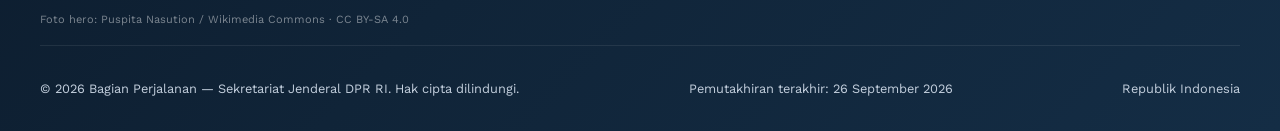
==== commit 7f98f848: "Urutkan jejak transformasi digital berdasarkan tanggal" ====
--- a/index.html
+++ b/index.html
@@ -407,18 +407,6 @@
       </div>
       <div class="digital-history-title">Jejak Transformasi Digital Bagian Perjalanan</div>
       <div class="digital-timeline" aria-label="Linimasa transformasi digital">
-      <a class="digital-history-card reveal" href="https://jdih.dpr.go.id/berita/detail/id/61090" target="_blank" rel="noopener noreferrer">
-        <div class="digital-history-icon"><img src="/assets/logo-pandora.webp?v=20261008-1" alt="PANDORA" width="256" height="256" loading="lazy" decoding="async"></div>
-        <div><h3>Launching PANDORA</h3><p>Momentum peluncuran PANDORA sebagai bagian dari transformasi layanan perjalanan dinas berbasis digital. Catatan ini dipertahankan sebagai jejak perkembangan inovasi Bagian Perjalanan.</p><span class="digital-history-date">19 November 2025 · Arsip Transformasi</span></div>
-      </a>
-      <a class="digital-history-card reveal" href="https://www.dpr.go.id/kegiatan-dpr/berita/Setjen-DPR-Hadirkan-PANDORA-untuk-Perkuat-Pengendalian-Perjalanan-Dinas-70260" target="_blank" rel="noopener noreferrer">
-        <div class="digital-history-icon"><img src="/assets/logo-pandora.webp?v=20261008-1" alt="PANDORA" width="256" height="256" loading="lazy" decoding="async"></div>
-        <div><h3>PANDORA untuk Memperkuat Pengendalian Perjalanan Dinas</h3><p>Publikasi resmi DPR RI mengenai pemanfaatan PANDORA untuk memperkuat pengawasan dan akuntabilitas perjalanan dinas melalui integrasi data secara real time, termasuk pemantauan pengajuan, pertanggungjawaban, dan realisasi anggaran.</p><span class="digital-history-date">26 Oktober 2026 · Berita DPR RI</span></div>
-      </a>
-      <a class="digital-history-card reveal" href="https://emedia.dpr.go.id/news/2026/02/03/menuju-parlemen-modern-setjen-dpr-ri-integrasikan-sistem-perjalanan-dinas" target="_blank" rel="noopener noreferrer">
-        <div class="digital-history-icon"><img src="/assets/logo-integrasi-sistem-perjalanan-dinas.svg?v=20260926-1" alt="Integrasi Sistem Perjalanan Dinas" width="256" height="256" loading="lazy" decoding="async"></div>
-        <div><h3>Sosialisasi Integrasi Sistem Perjalanan Dinas</h3><p>Sosialisasi integrasi sistem perjalanan dinas sebagai tonggak penguatan ekosistem digital untuk proses yang lebih efektif, efisien, dan akuntabel.</p><span class="digital-history-date">2 Februari 2026 · Gedung Nusantara</span></div>
-      </a>
             </div>
       <div class="ecosystem-reference-title">Referensi Terkait</div>
       <a class="bento-card bento-half reveal" href="https://emedia.dpr.go.id/" target="_blank" rel="noopener noreferrer"><div class="bento-card-icon institutional-logo-wrap"><img src="/assets/logo-berita-dpr.svg?v=20260926-1" alt="Berita DPR RI" class="institutional-logo-img" width="256" height="256" loading="lazy" decoding="async"></div><h3>Berita DPR RI</h3><p>Ikuti berita kegiatan DPR RI melalui eMedia. Redaksi memperbarui berita di portal sumber sehingga Anda tidak perlu mengubah kode halaman ini.</p><div class="bento-meta">Sumber <strong>eMedia DPR RI</strong></div><span class="bento-link">Buka berita terkini <svg class="ui-icon" viewbox="0 0 24 24" fill="none" stroke="currentColor" stroke-width="1.6" stroke-linecap="round" stroke-linejoin="round" aria-hidden="true" focusable="false"><path d="M14 3h7v7m0-7L10 14M10 3H4v17h17v-6"></path></svg></span></a>
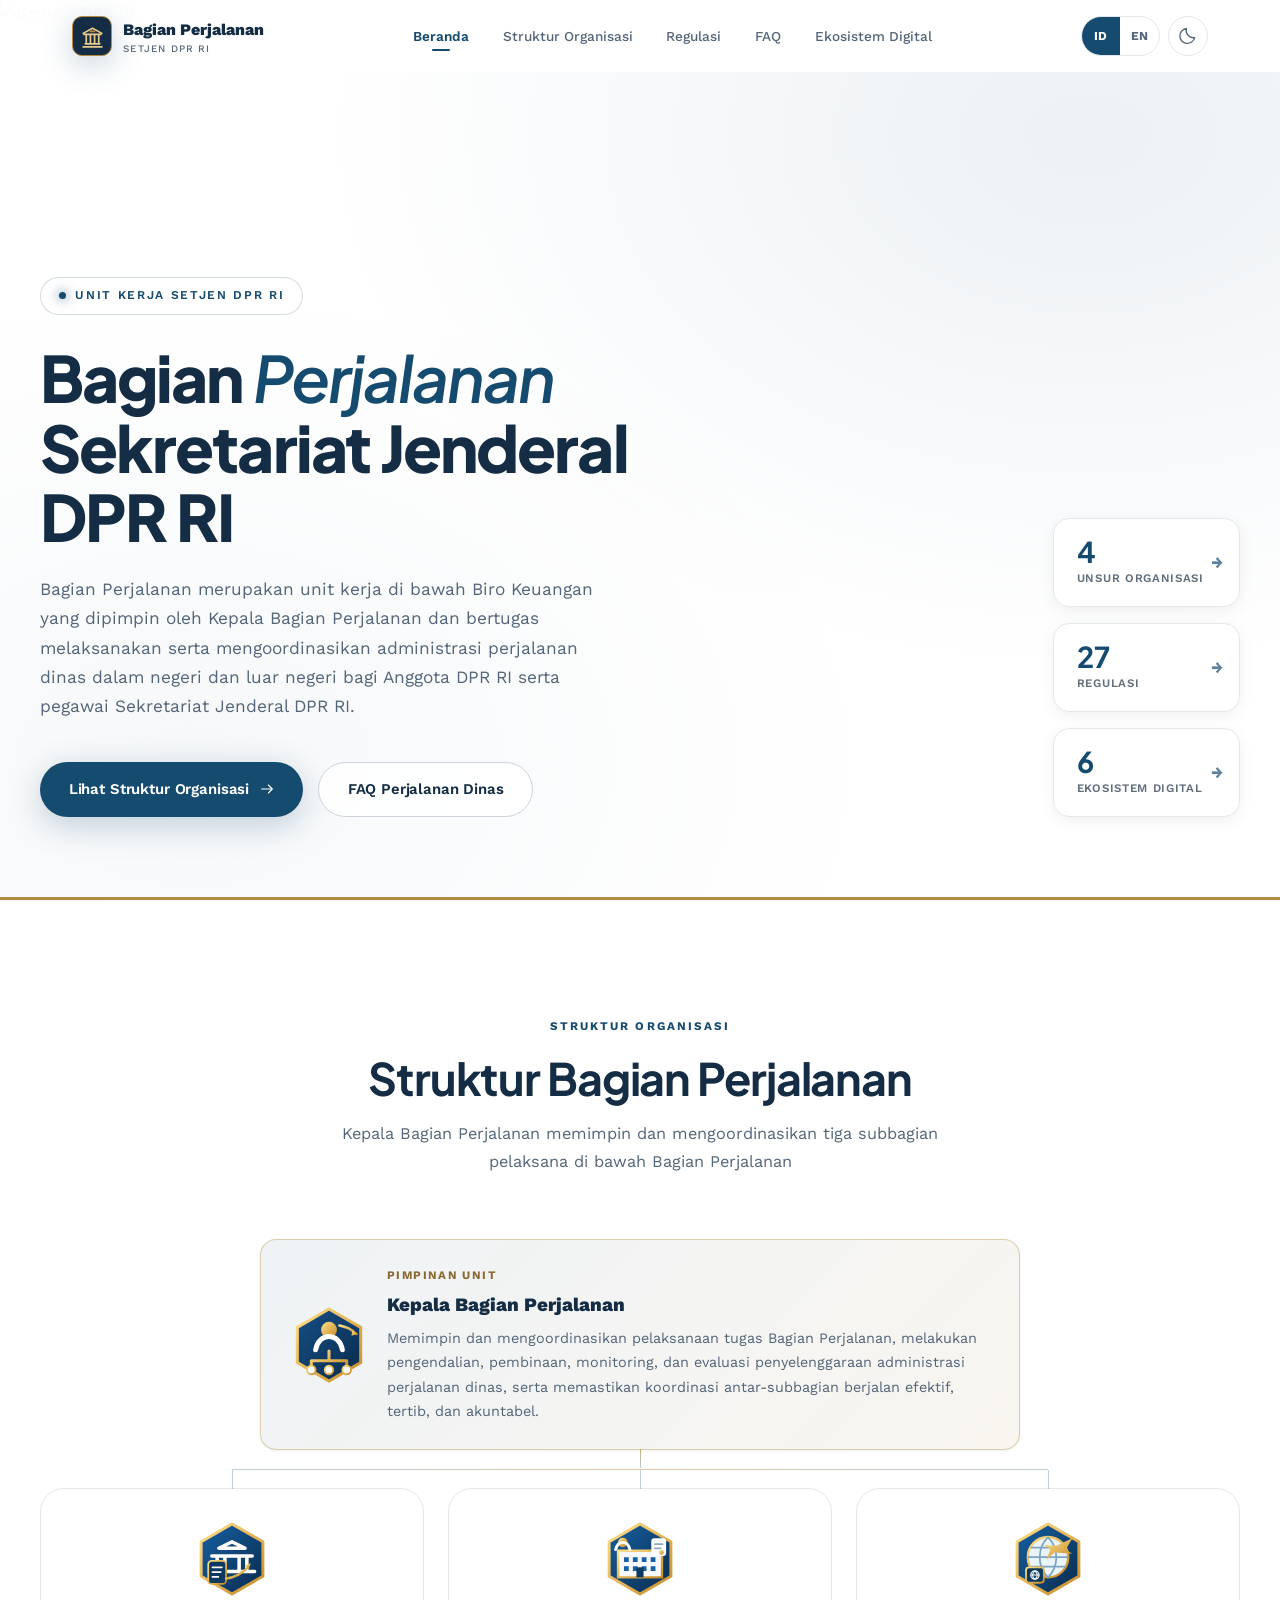
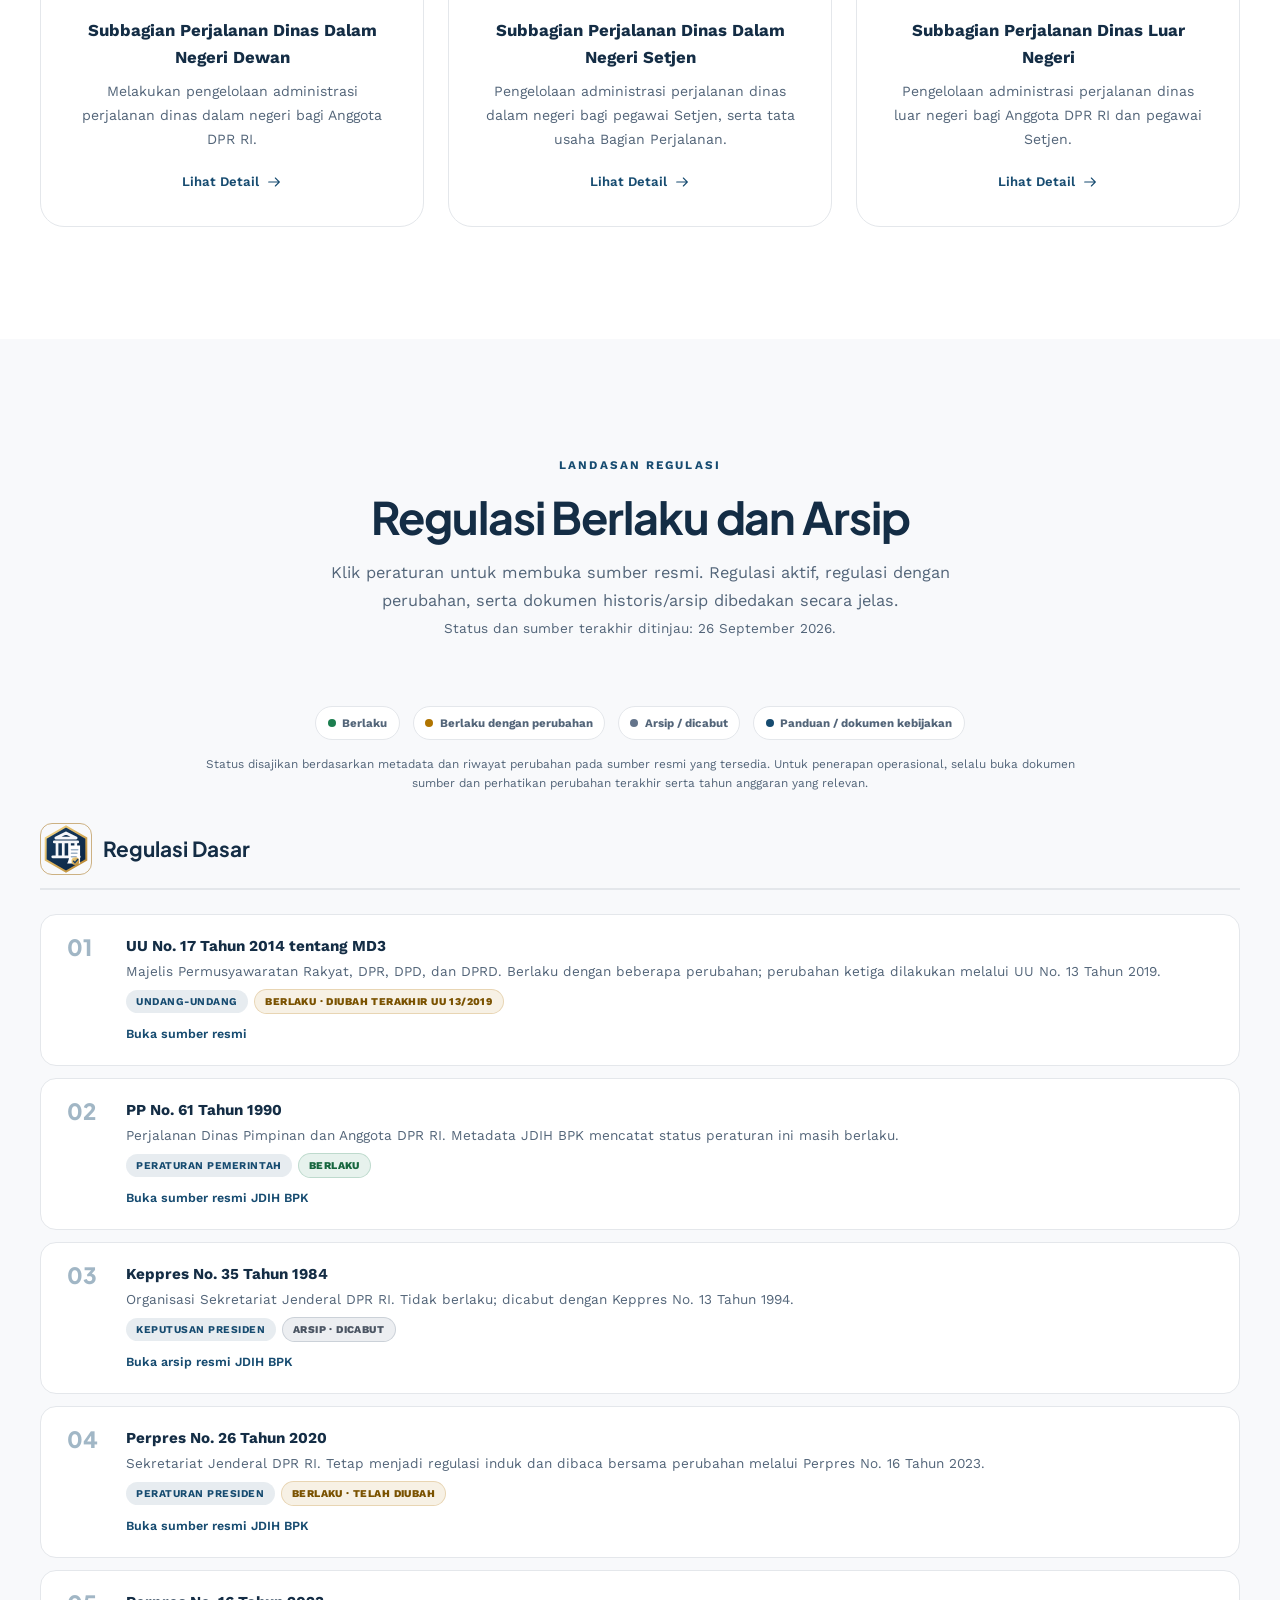
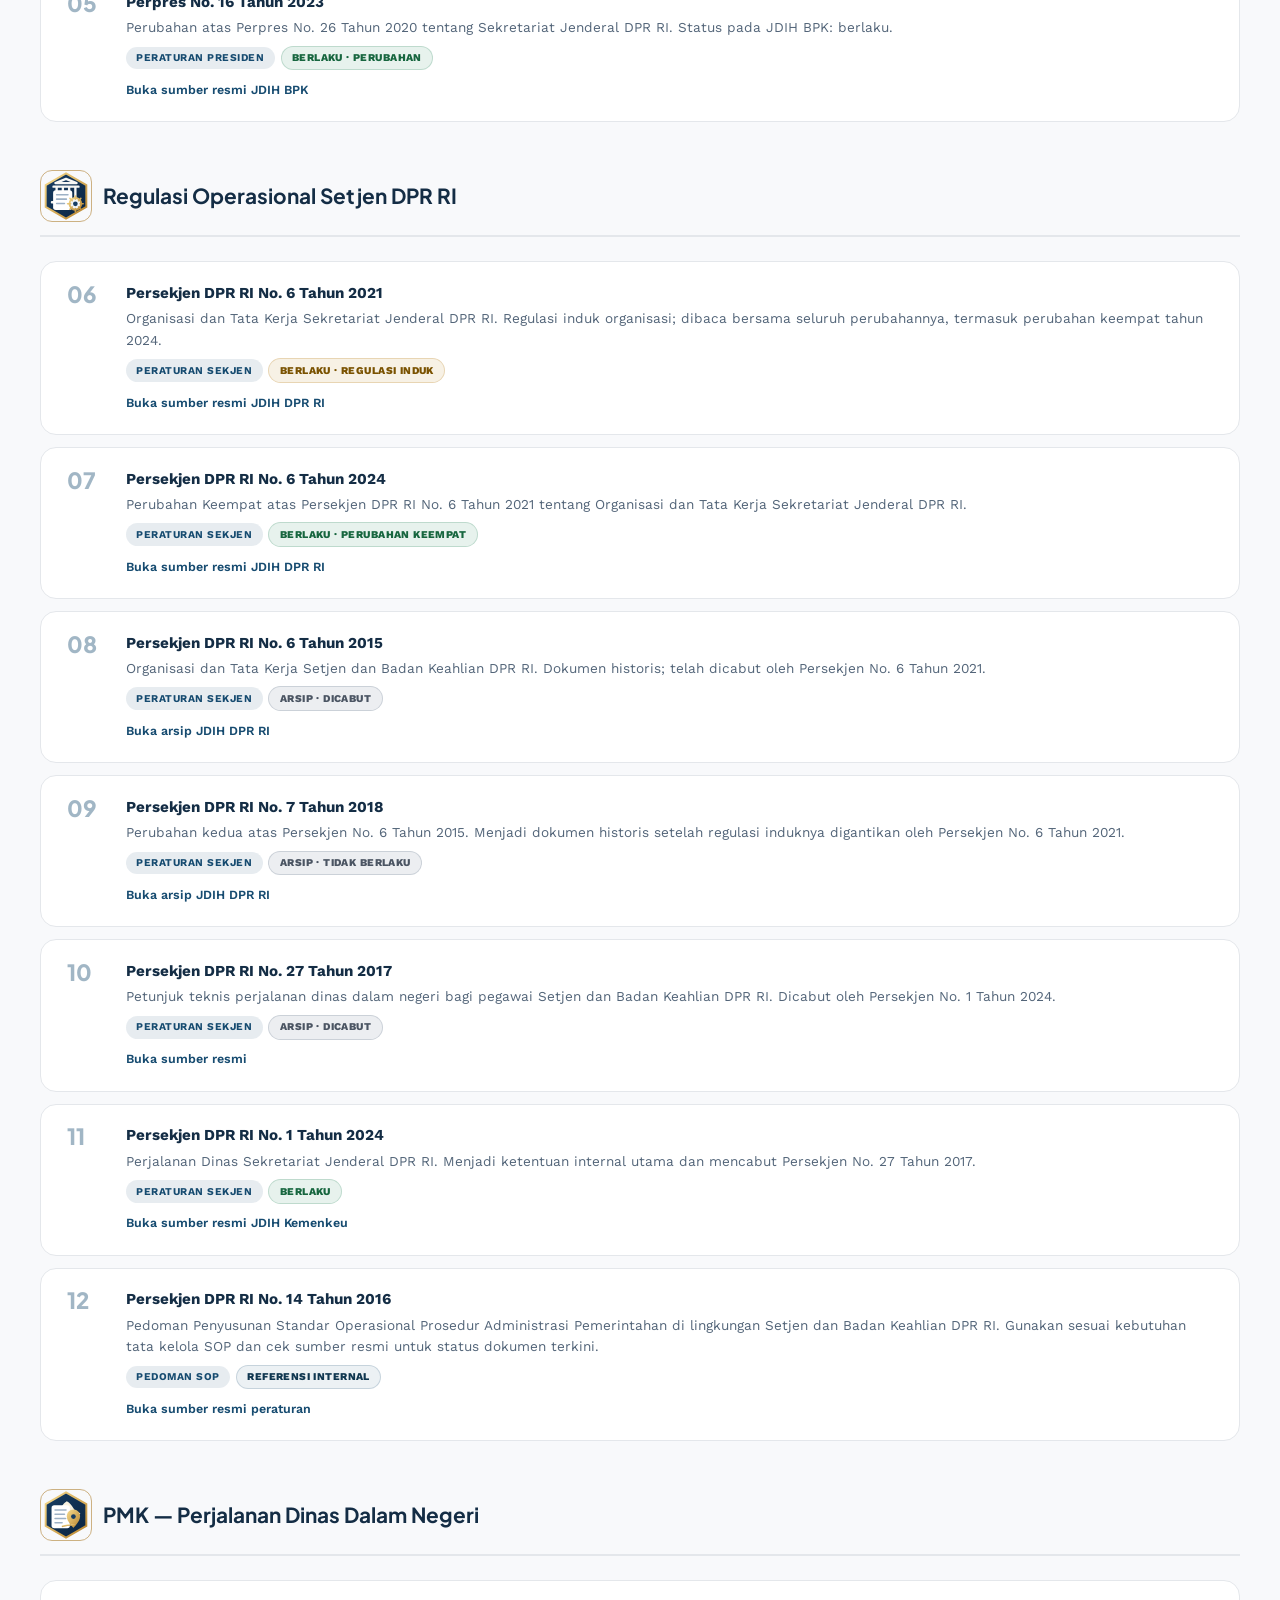
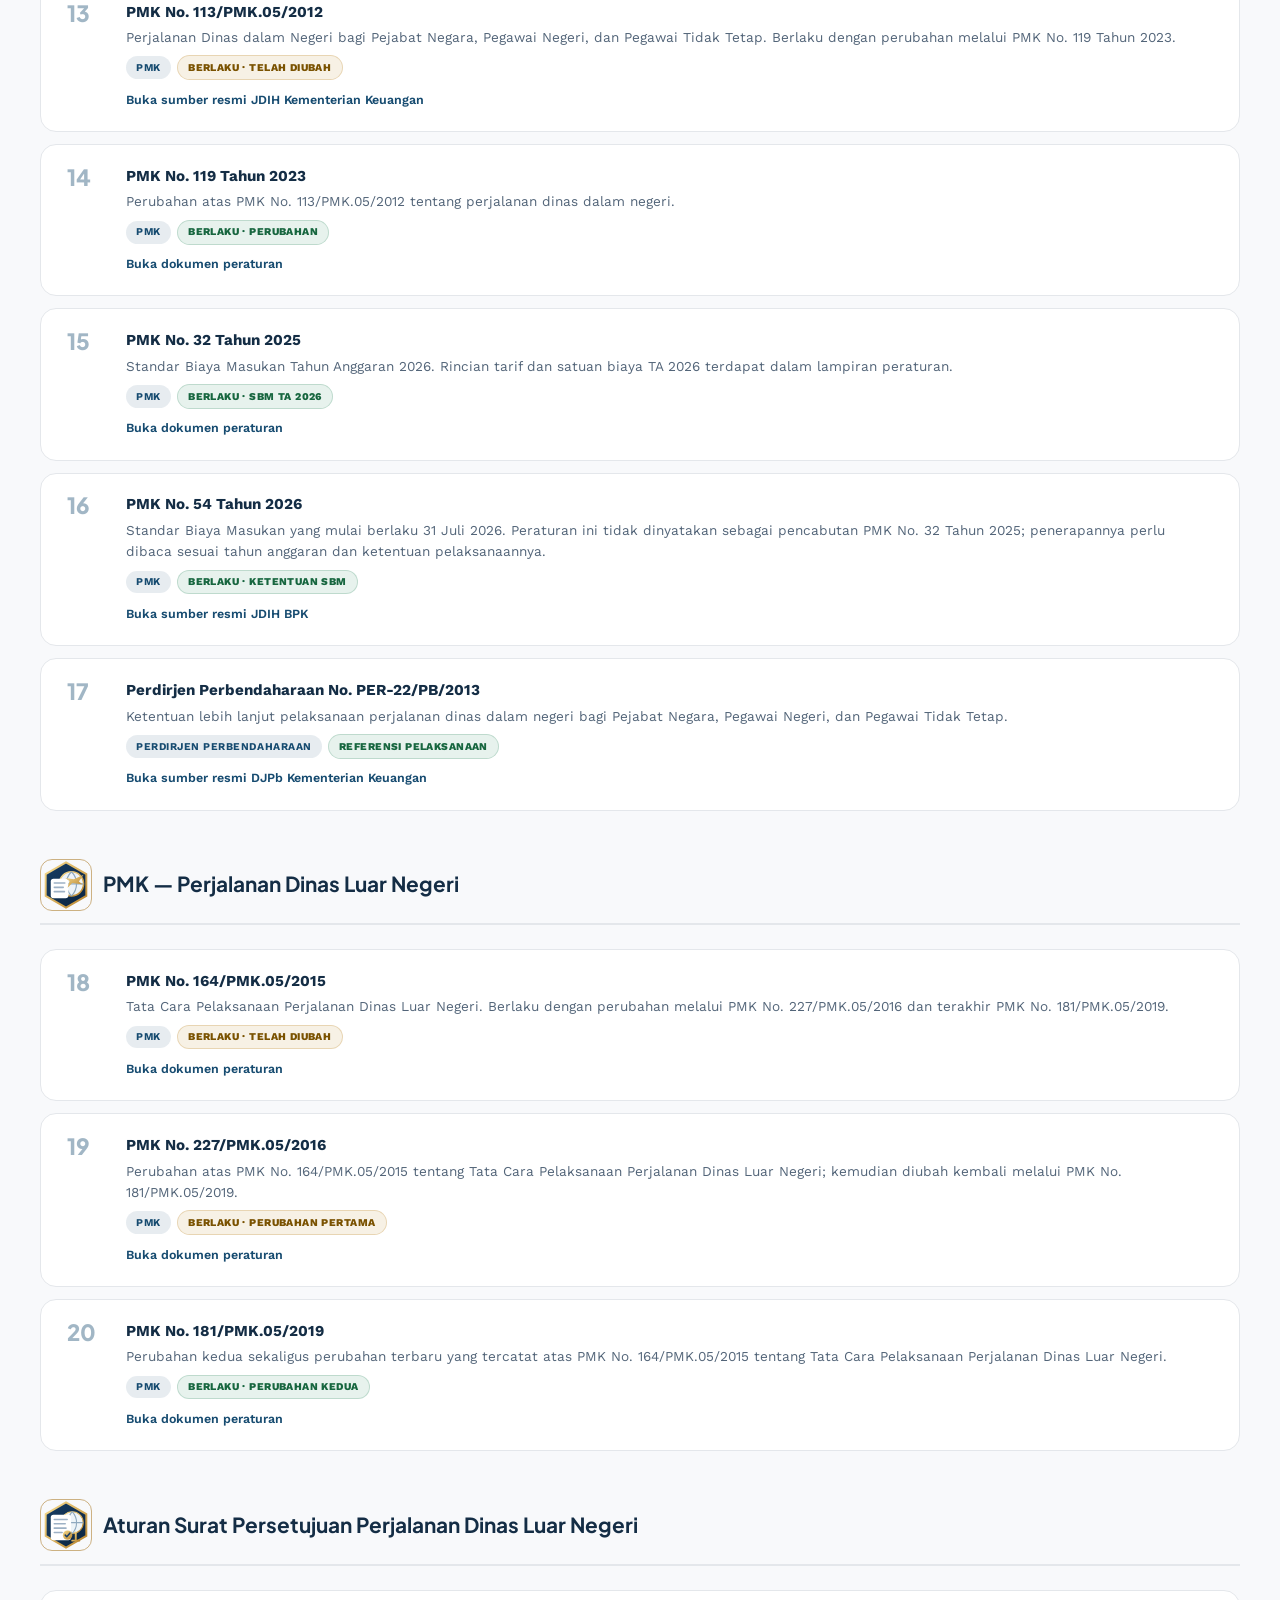
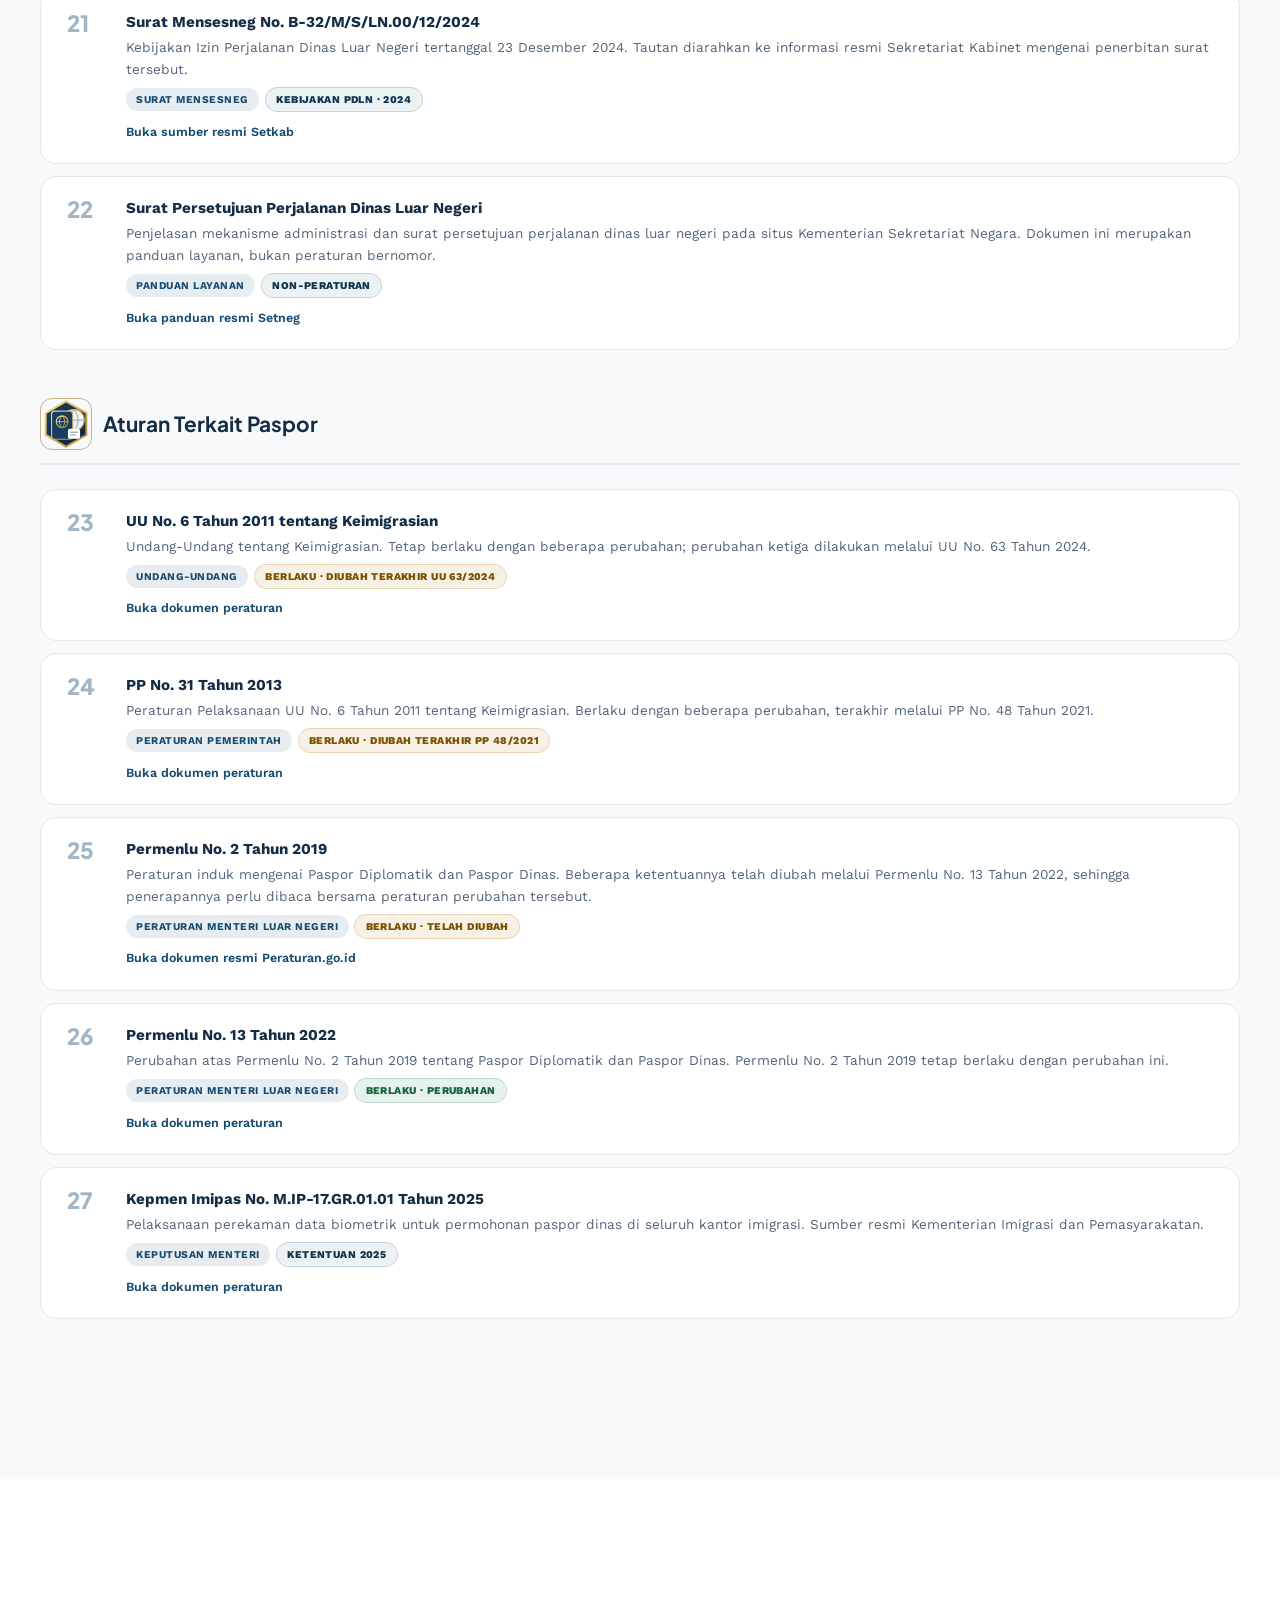
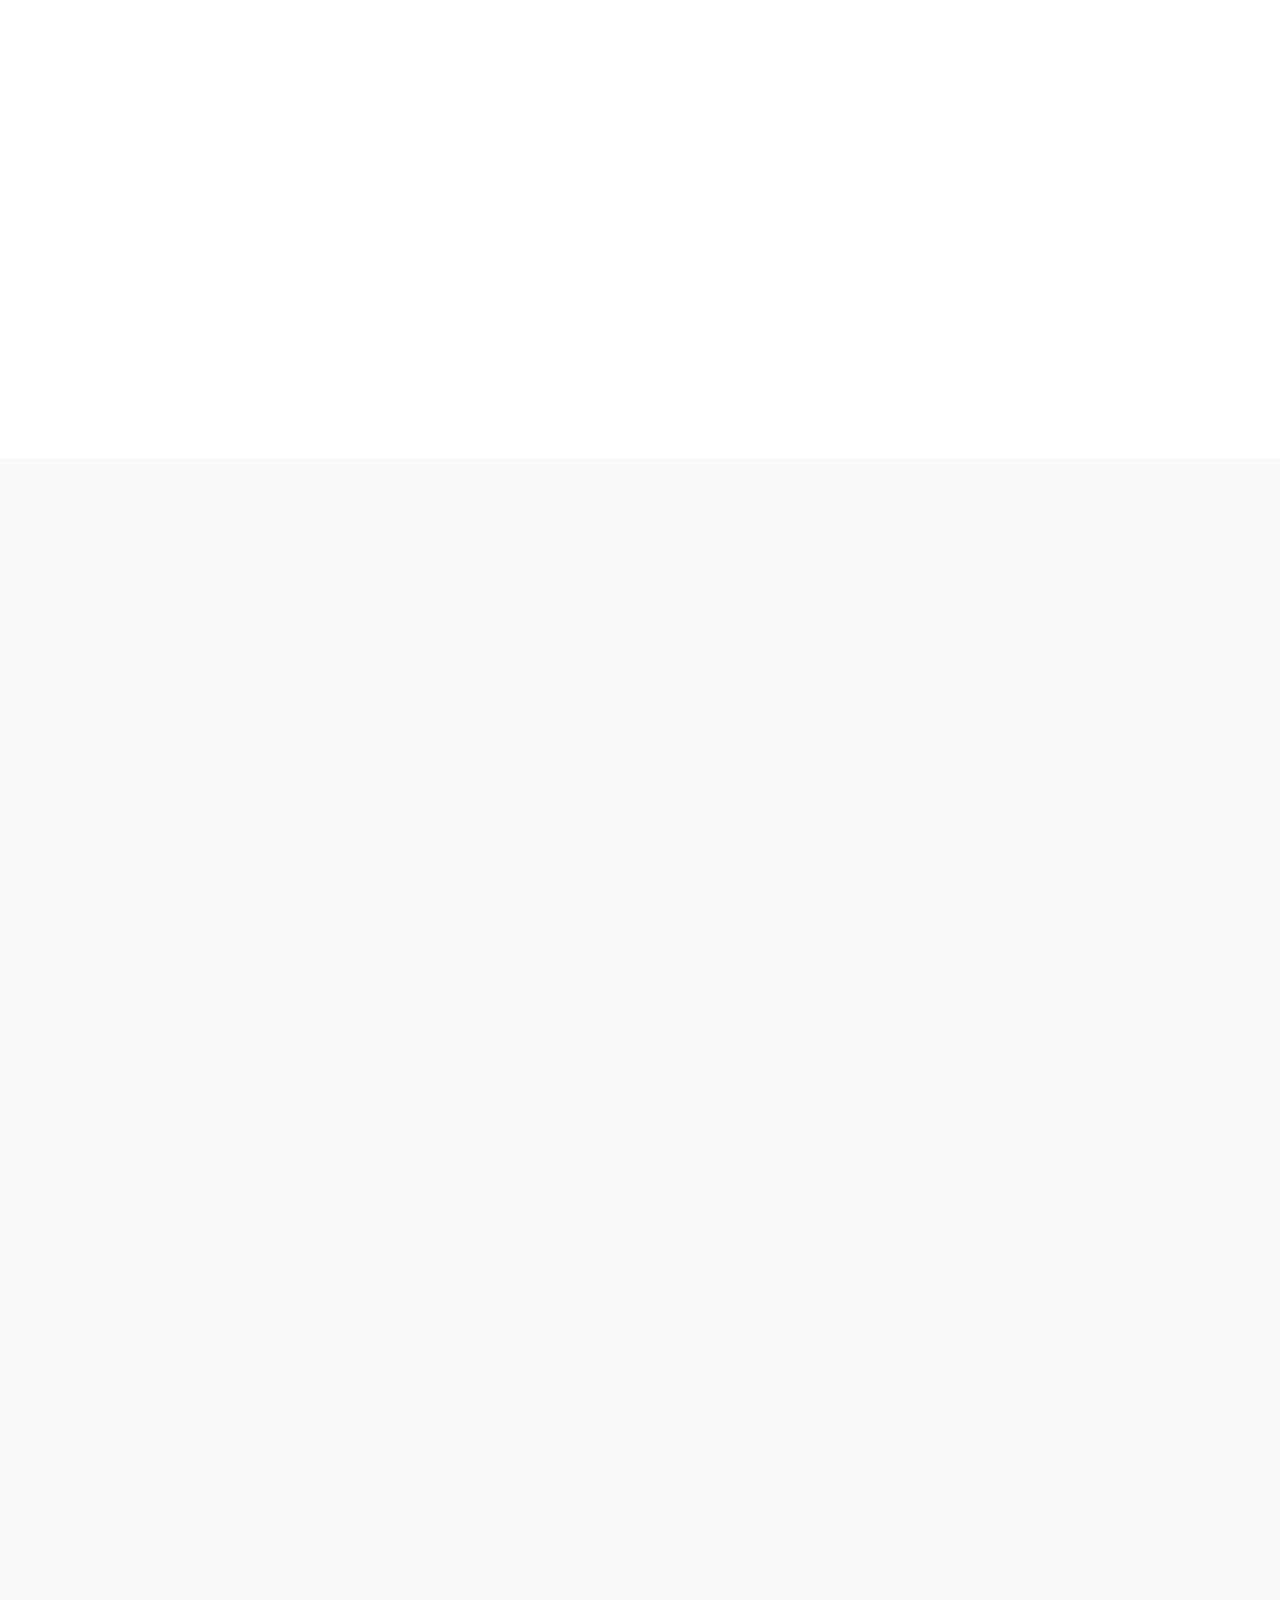
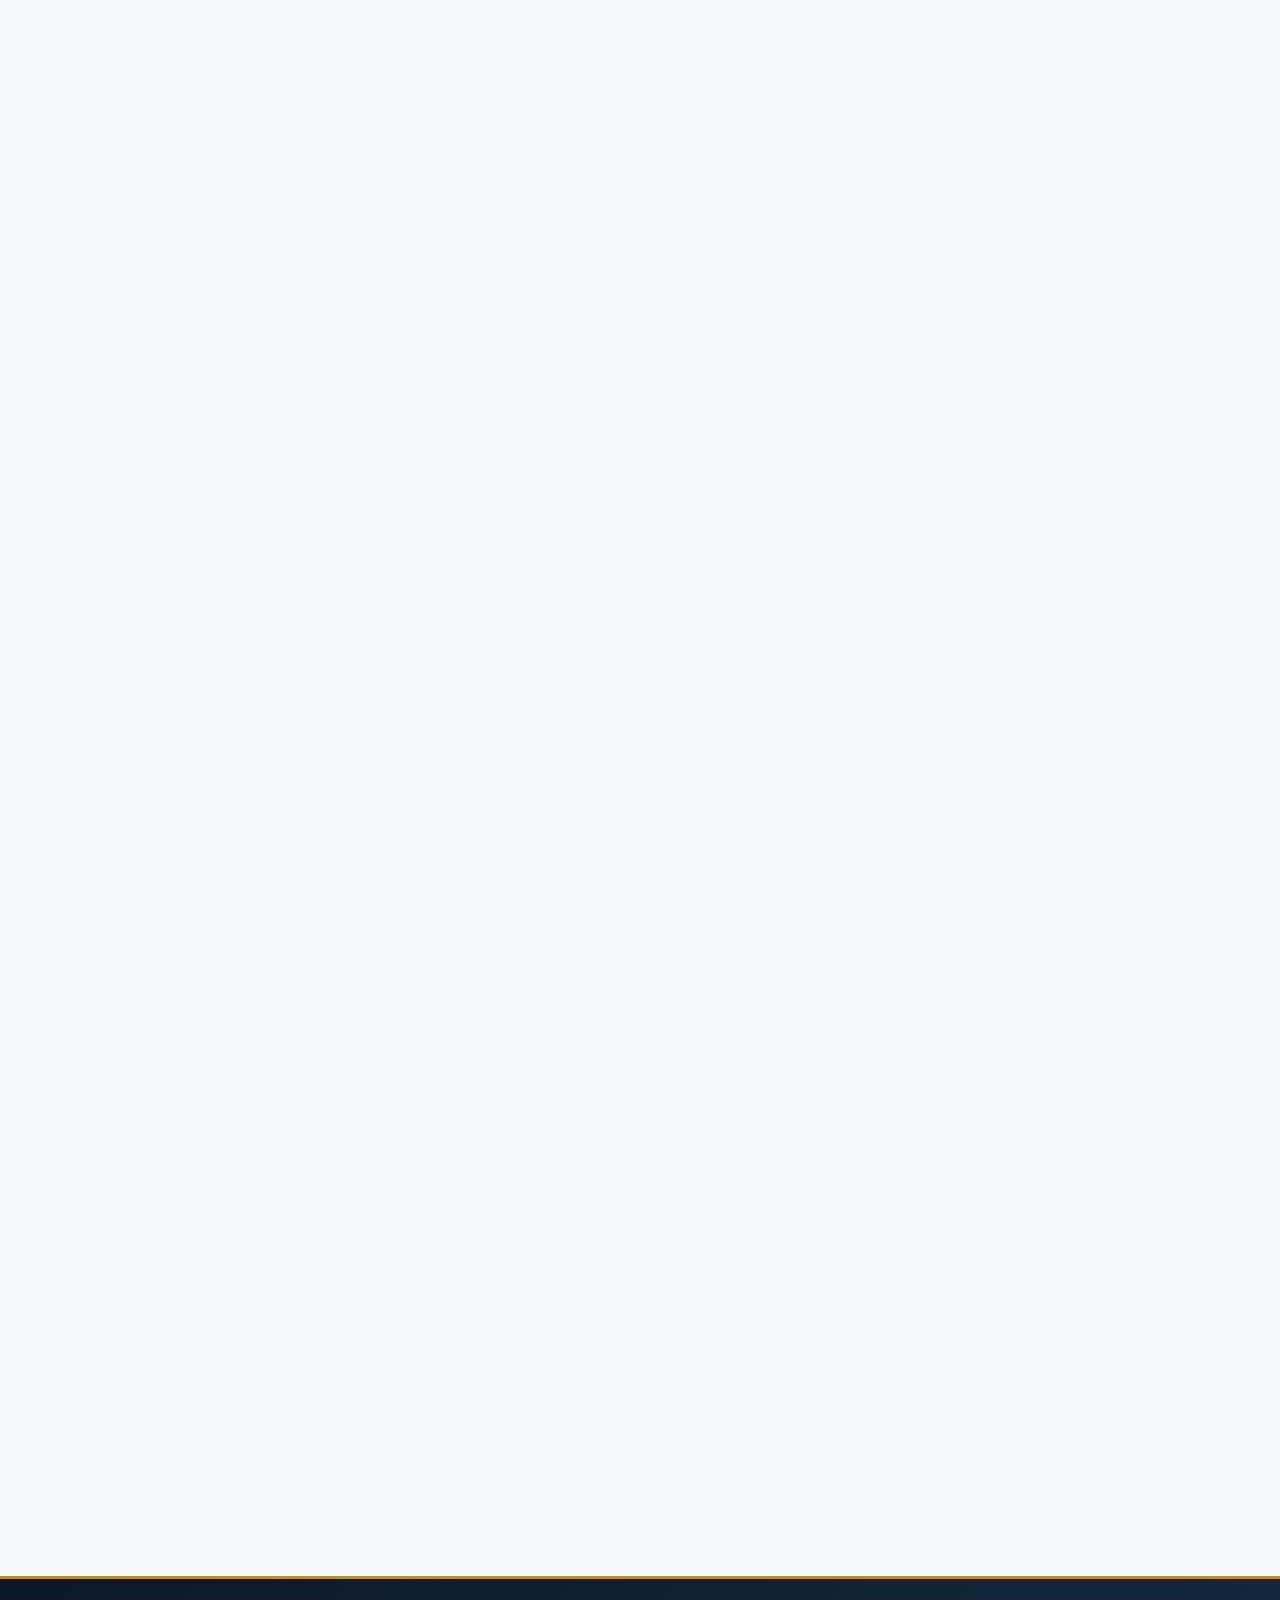
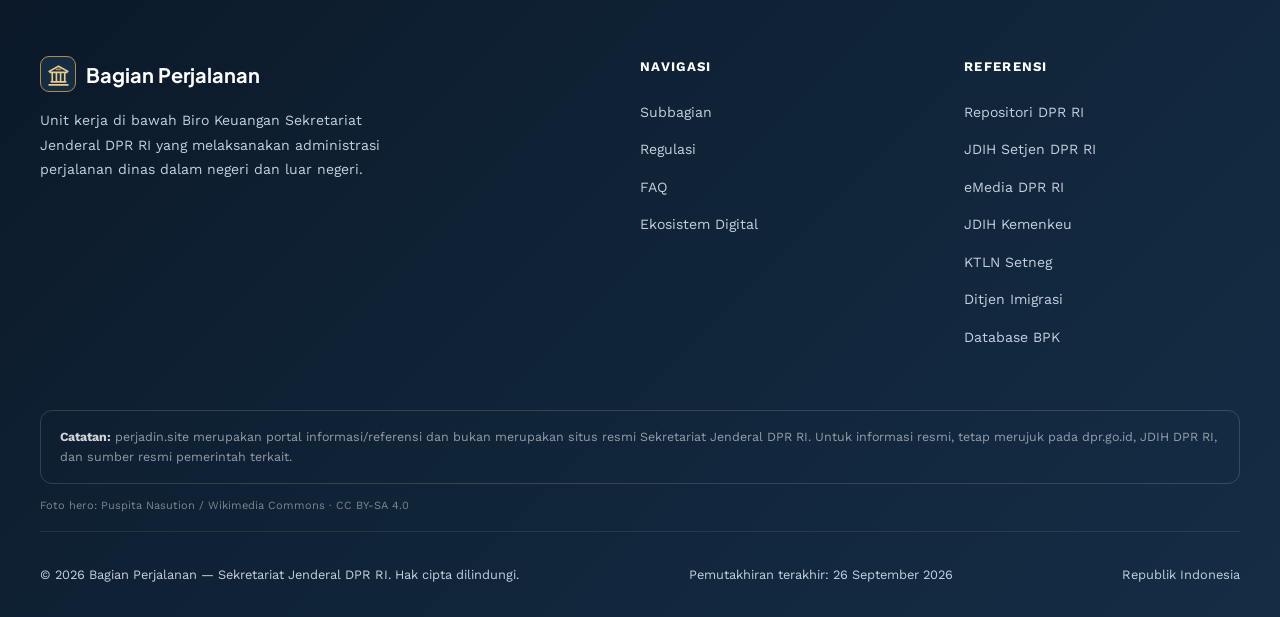
==== commit cd70d9b2: "Restore and order digital transformation timeline" ====
--- a/index.html
+++ b/index.html
@@ -407,6 +407,18 @@
       </div>
       <div class="digital-history-title">Jejak Transformasi Digital Bagian Perjalanan</div>
       <div class="digital-timeline" aria-label="Linimasa transformasi digital">
+      <a class="digital-history-card reveal" href="https://jdih.dpr.go.id/berita/detail/id/61090" target="_blank" rel="noopener noreferrer">
+        <div class="digital-history-icon"><img src="/assets/logo-pandora.webp?v=20261008-1" alt="PANDORA" width="256" height="256" loading="lazy" decoding="async"></div>
+        <div><h3>Launching PANDORA</h3><p>Momentum peluncuran PANDORA sebagai bagian dari transformasi layanan perjalanan dinas berbasis digital. Catatan ini dipertahankan sebagai jejak perkembangan inovasi Bagian Perjalanan.</p><span class="digital-history-date">19 November 2025 · Arsip Transformasi</span></div>
+      </a>
+      <a class="digital-history-card reveal" href="https://emedia.dpr.go.id/news/2026/02/03/menuju-parlemen-modern-setjen-dpr-ri-integrasikan-sistem-perjalanan-dinas" target="_blank" rel="noopener noreferrer">
+        <div class="digital-history-icon"><img src="/assets/logo-integrasi-sistem-perjalanan-dinas.svg?v=20260926-1" alt="Integrasi Sistem Perjalanan Dinas" width="256" height="256" loading="lazy" decoding="async"></div>
+        <div><h3>Sosialisasi Integrasi Sistem Perjalanan Dinas</h3><p>Sosialisasi integrasi sistem perjalanan dinas sebagai tonggak penguatan ekosistem digital untuk proses yang lebih efektif, efisien, dan akuntabel.</p><span class="digital-history-date">2 Februari 2026 · Gedung Nusantara</span></div>
+      </a>
+      <a class="digital-history-card reveal" href="https://www.dpr.go.id/kegiatan-dpr/berita/Setjen-DPR-Hadirkan-PANDORA-untuk-Perkuat-Pengendalian-Perjalanan-Dinas-70260" target="_blank" rel="noopener noreferrer">
+        <div class="digital-history-icon"><img src="/assets/logo-pandora.webp?v=20261008-1" alt="PANDORA" width="256" height="256" loading="lazy" decoding="async"></div>
+        <div><h3>PANDORA untuk Memperkuat Pengendalian Perjalanan Dinas</h3><p>Publikasi resmi DPR RI mengenai pemanfaatan PANDORA untuk memperkuat pengawasan dan akuntabilitas perjalanan dinas melalui integrasi data secara real time, termasuk pemantauan pengajuan, pertanggungjawaban, dan realisasi anggaran.</p><span class="digital-history-date">26 Oktober 2026 · Berita DPR RI</span></div>
+      </a>
             </div>
       <div class="ecosystem-reference-title">Referensi Terkait</div>
       <a class="bento-card bento-half reveal" href="https://emedia.dpr.go.id/" target="_blank" rel="noopener noreferrer"><div class="bento-card-icon institutional-logo-wrap"><img src="/assets/logo-berita-dpr.svg?v=20260926-1" alt="Berita DPR RI" class="institutional-logo-img" width="256" height="256" loading="lazy" decoding="async"></div><h3>Berita DPR RI</h3><p>Ikuti berita kegiatan DPR RI melalui eMedia. Redaksi memperbarui berita di portal sumber sehingga Anda tidak perlu mengubah kode halaman ini.</p><div class="bento-meta">Sumber <strong>eMedia DPR RI</strong></div><span class="bento-link">Buka berita terkini <svg class="ui-icon" viewbox="0 0 24 24" fill="none" stroke="currentColor" stroke-width="1.6" stroke-linecap="round" stroke-linejoin="round" aria-hidden="true" focusable="false"><path d="M14 3h7v7m0-7L10 14M10 3H4v17h17v-6"></path></svg></span></a>
